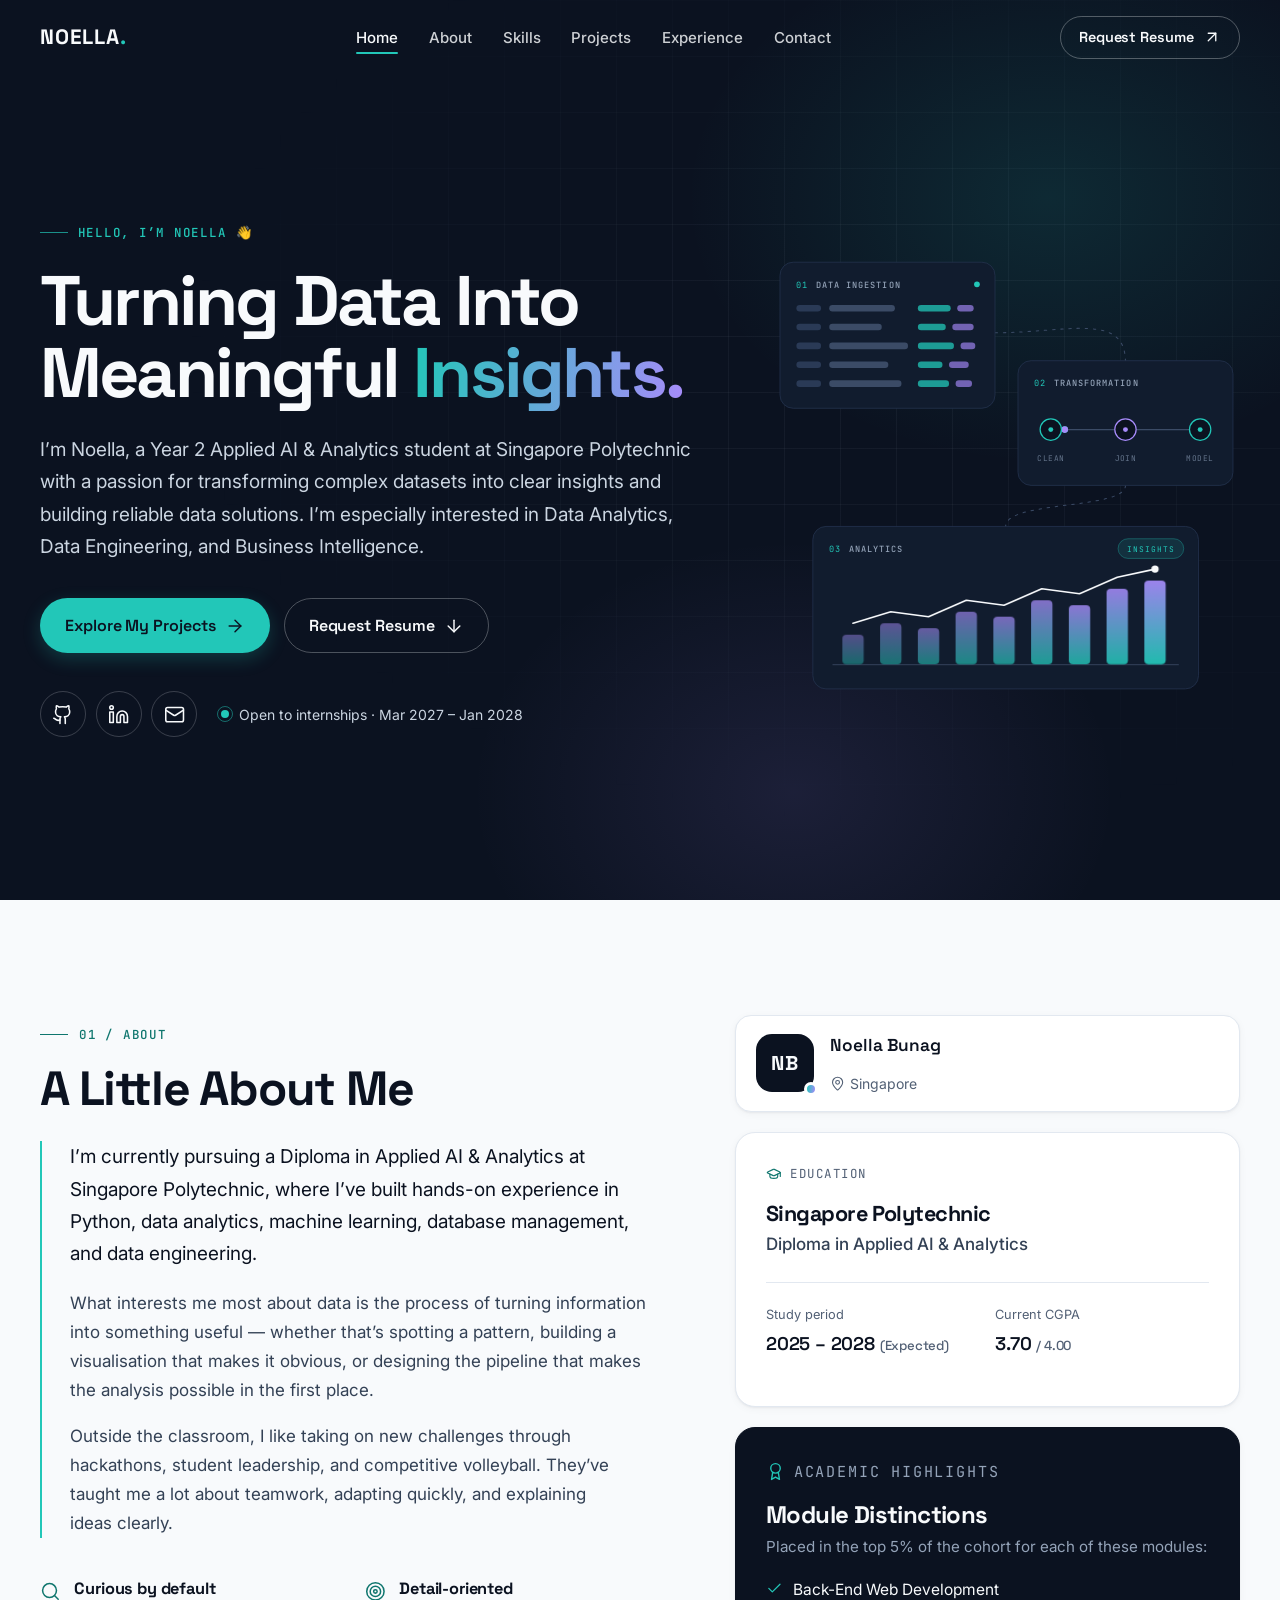
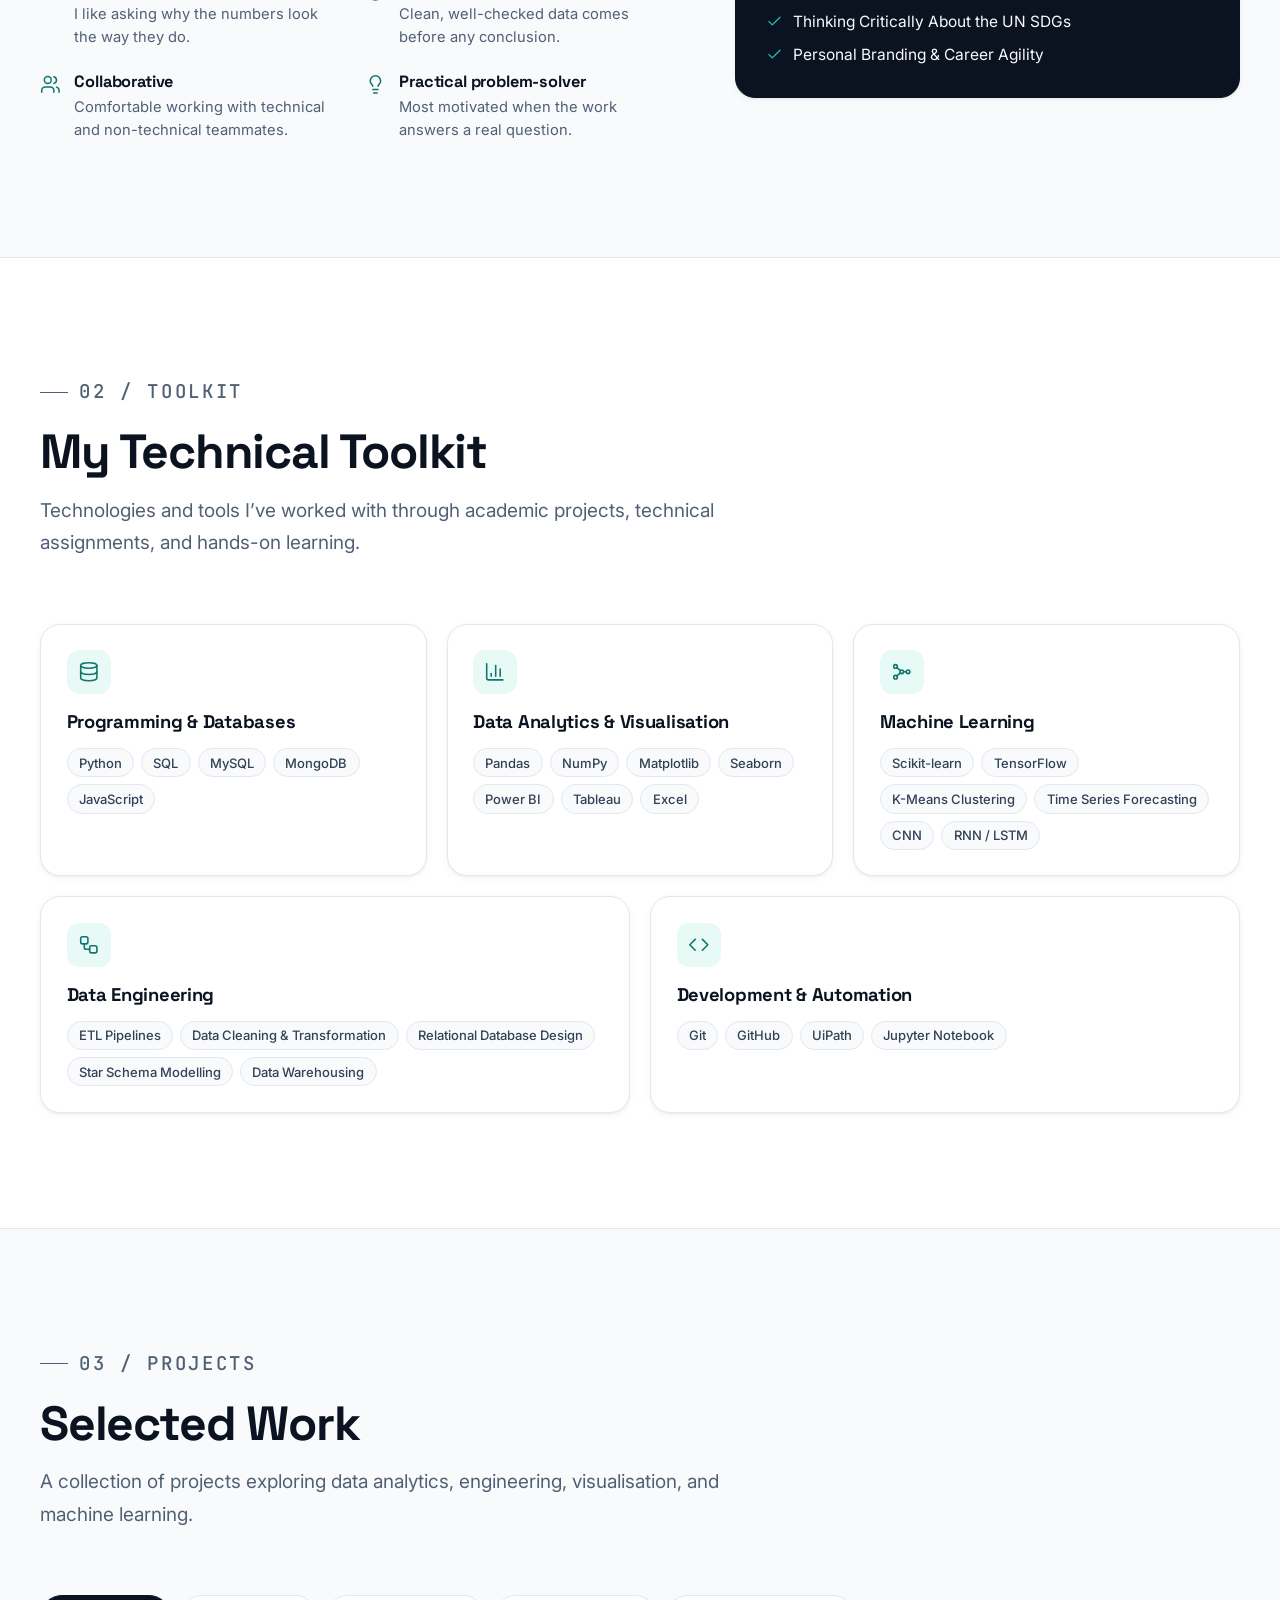
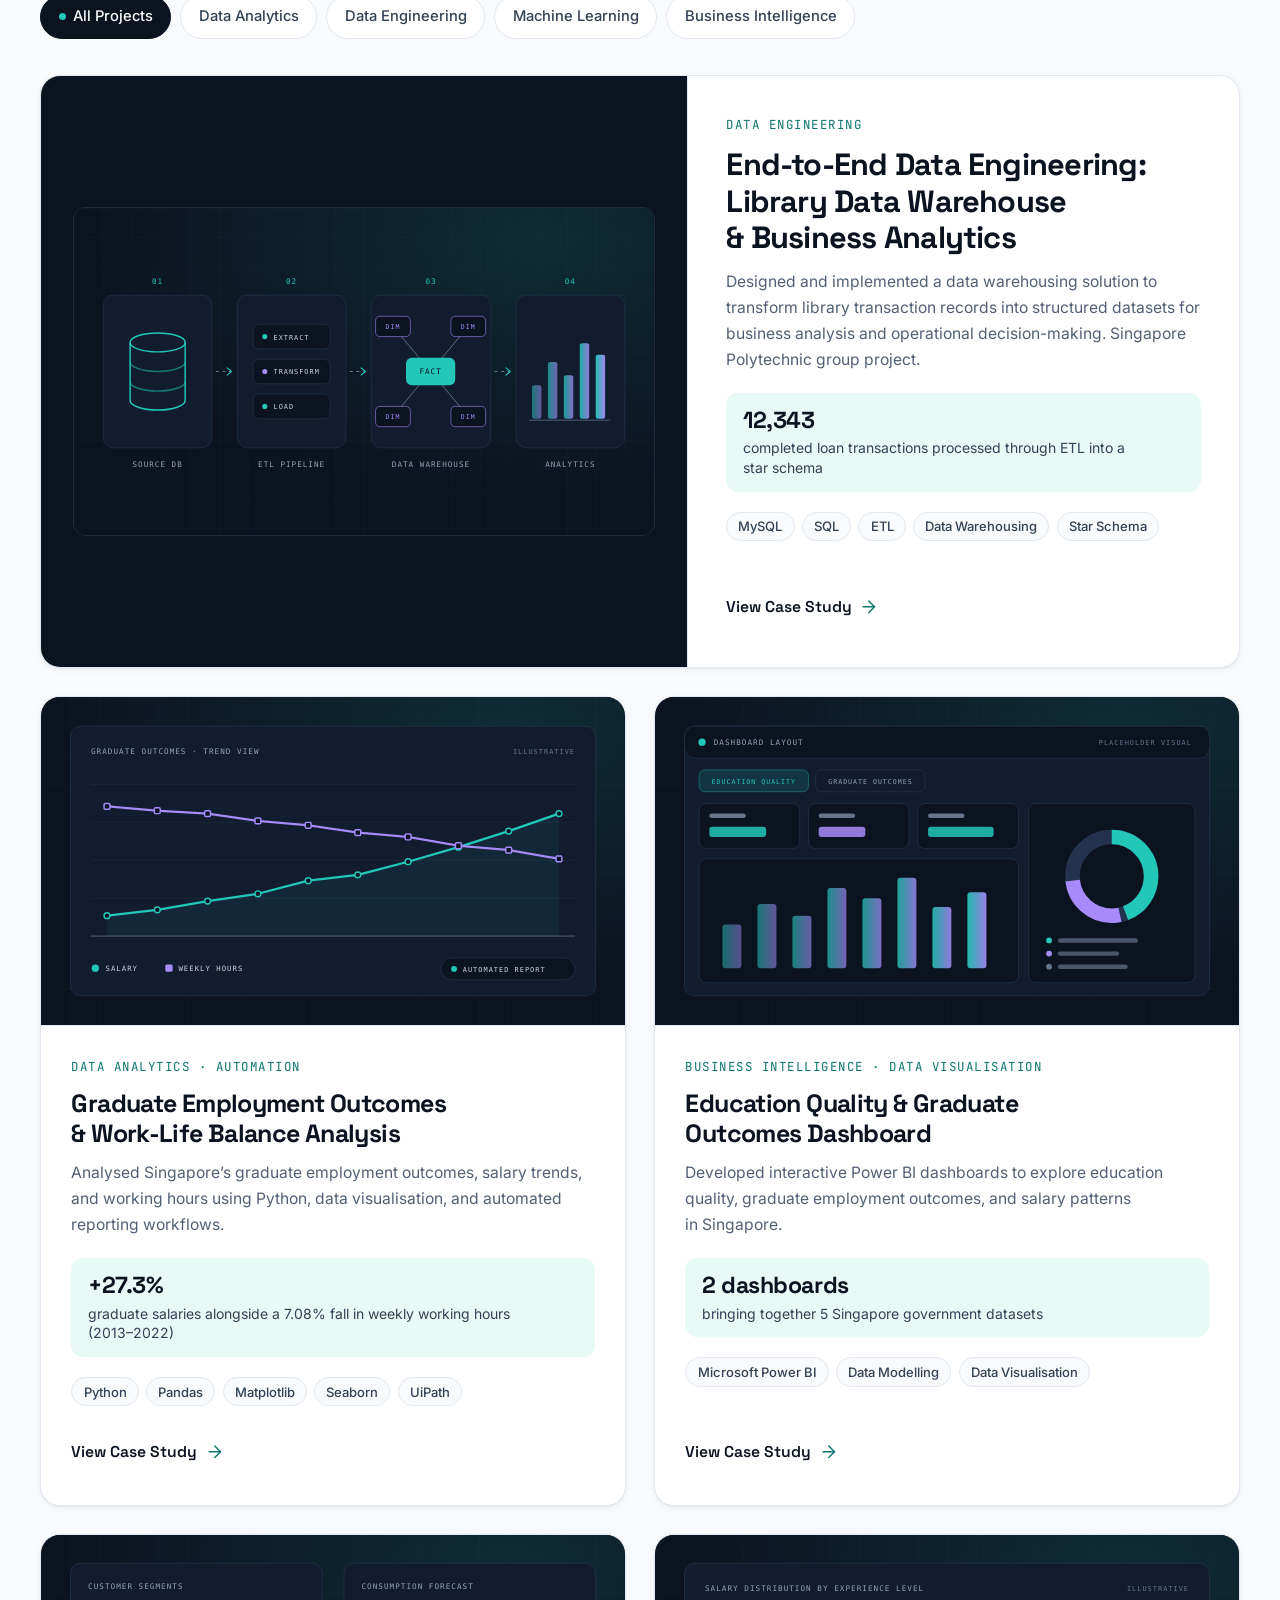
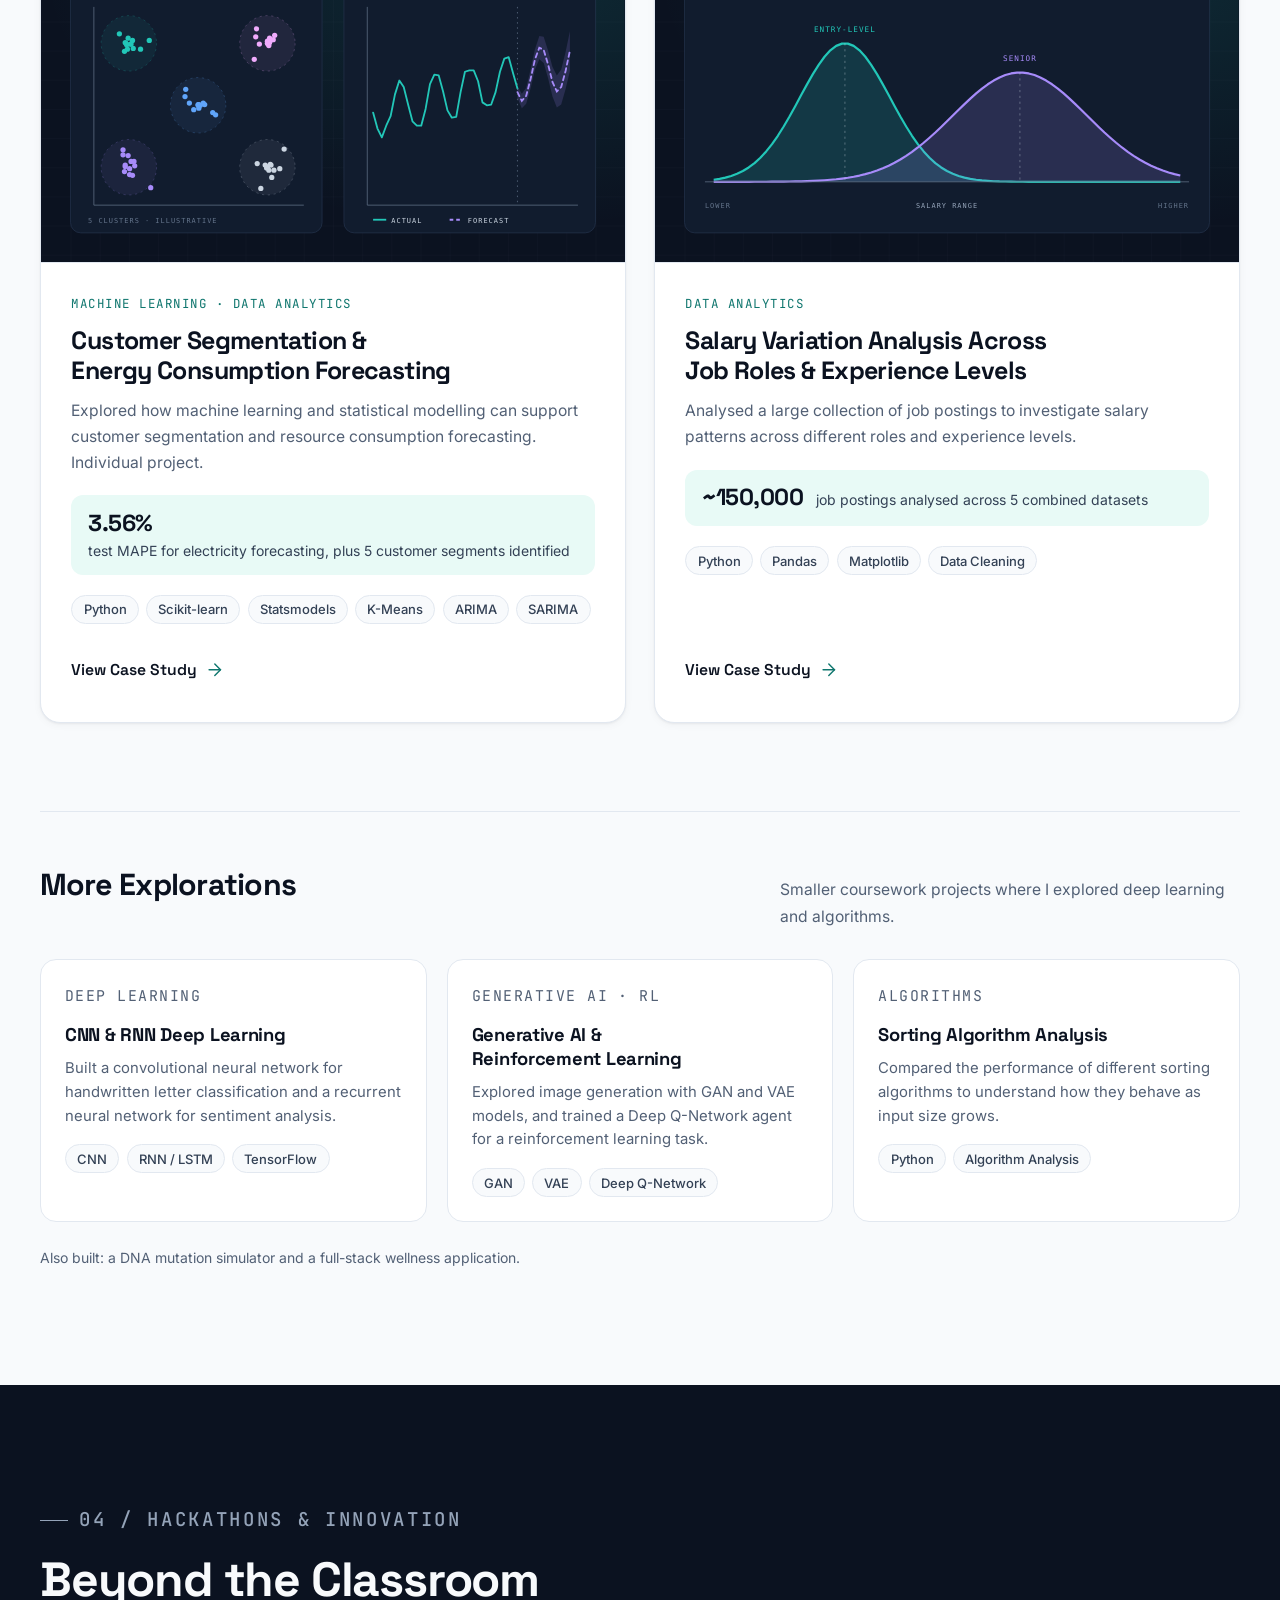
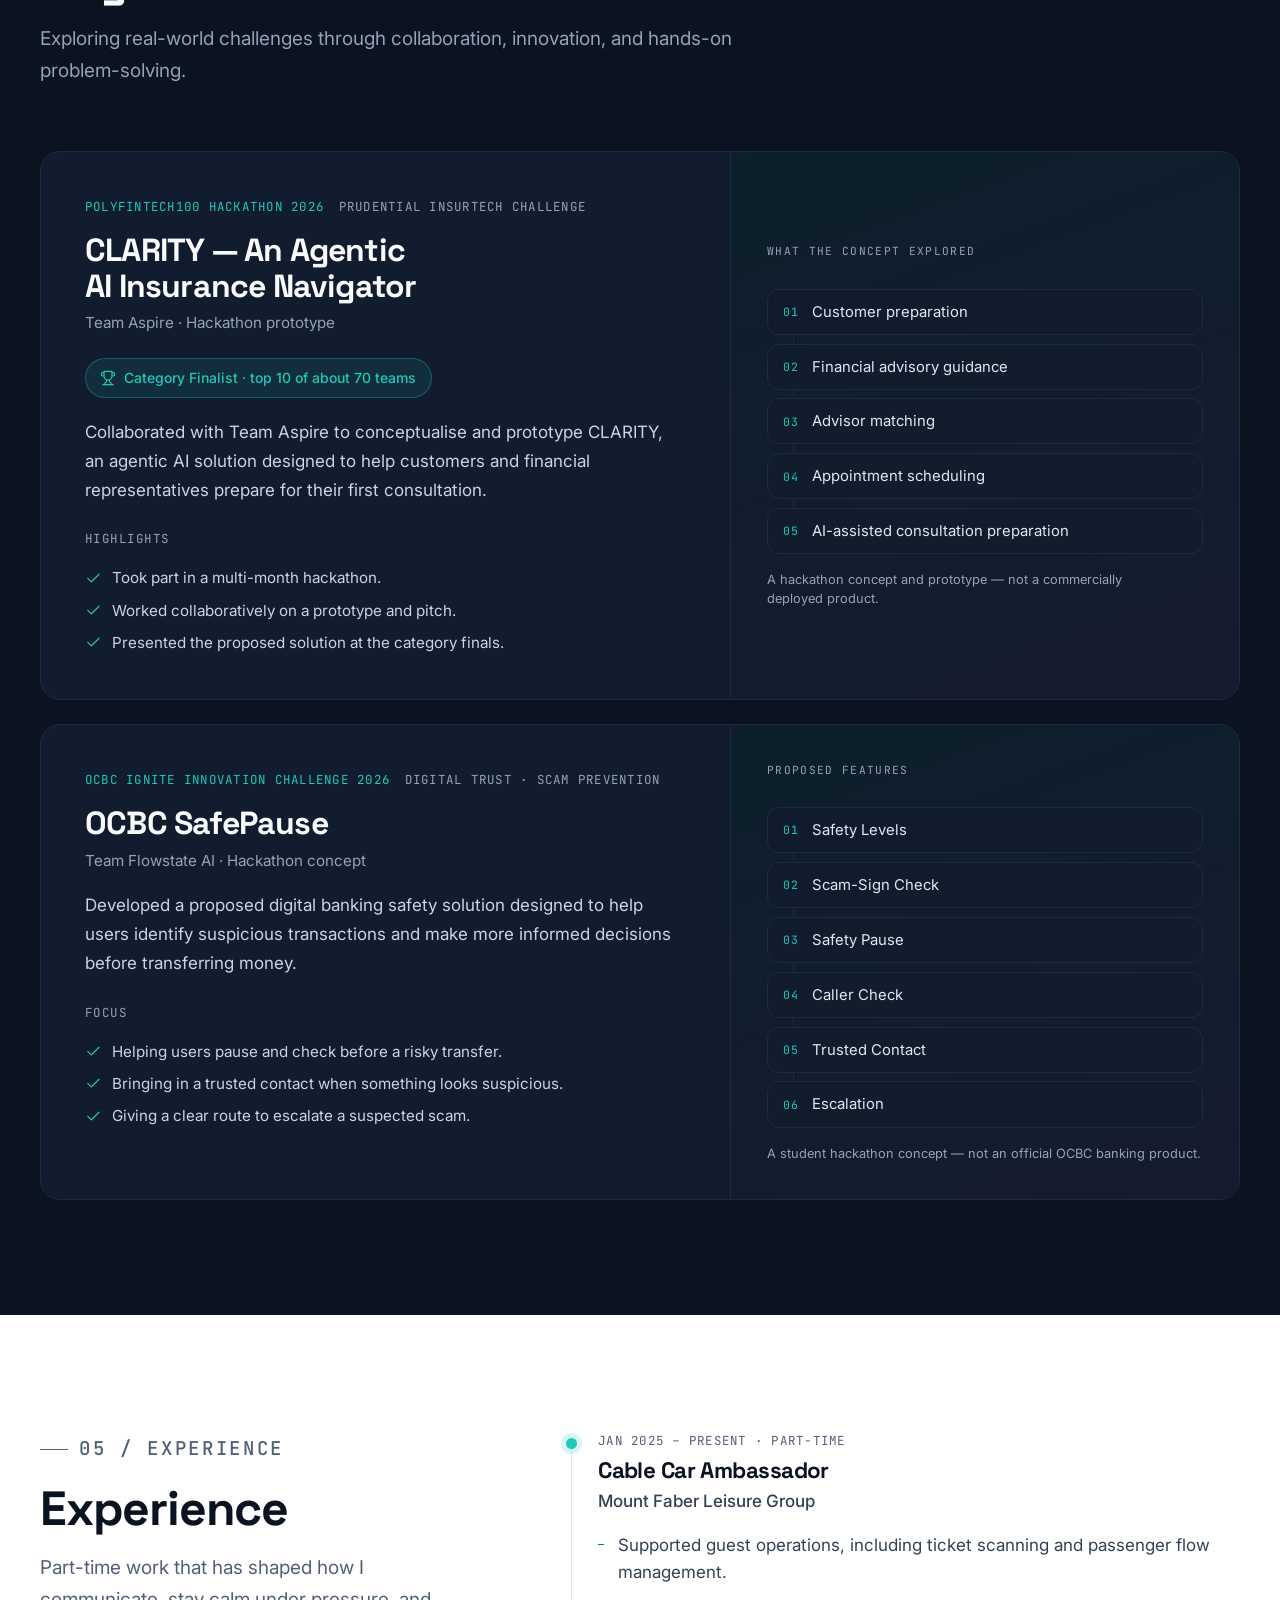
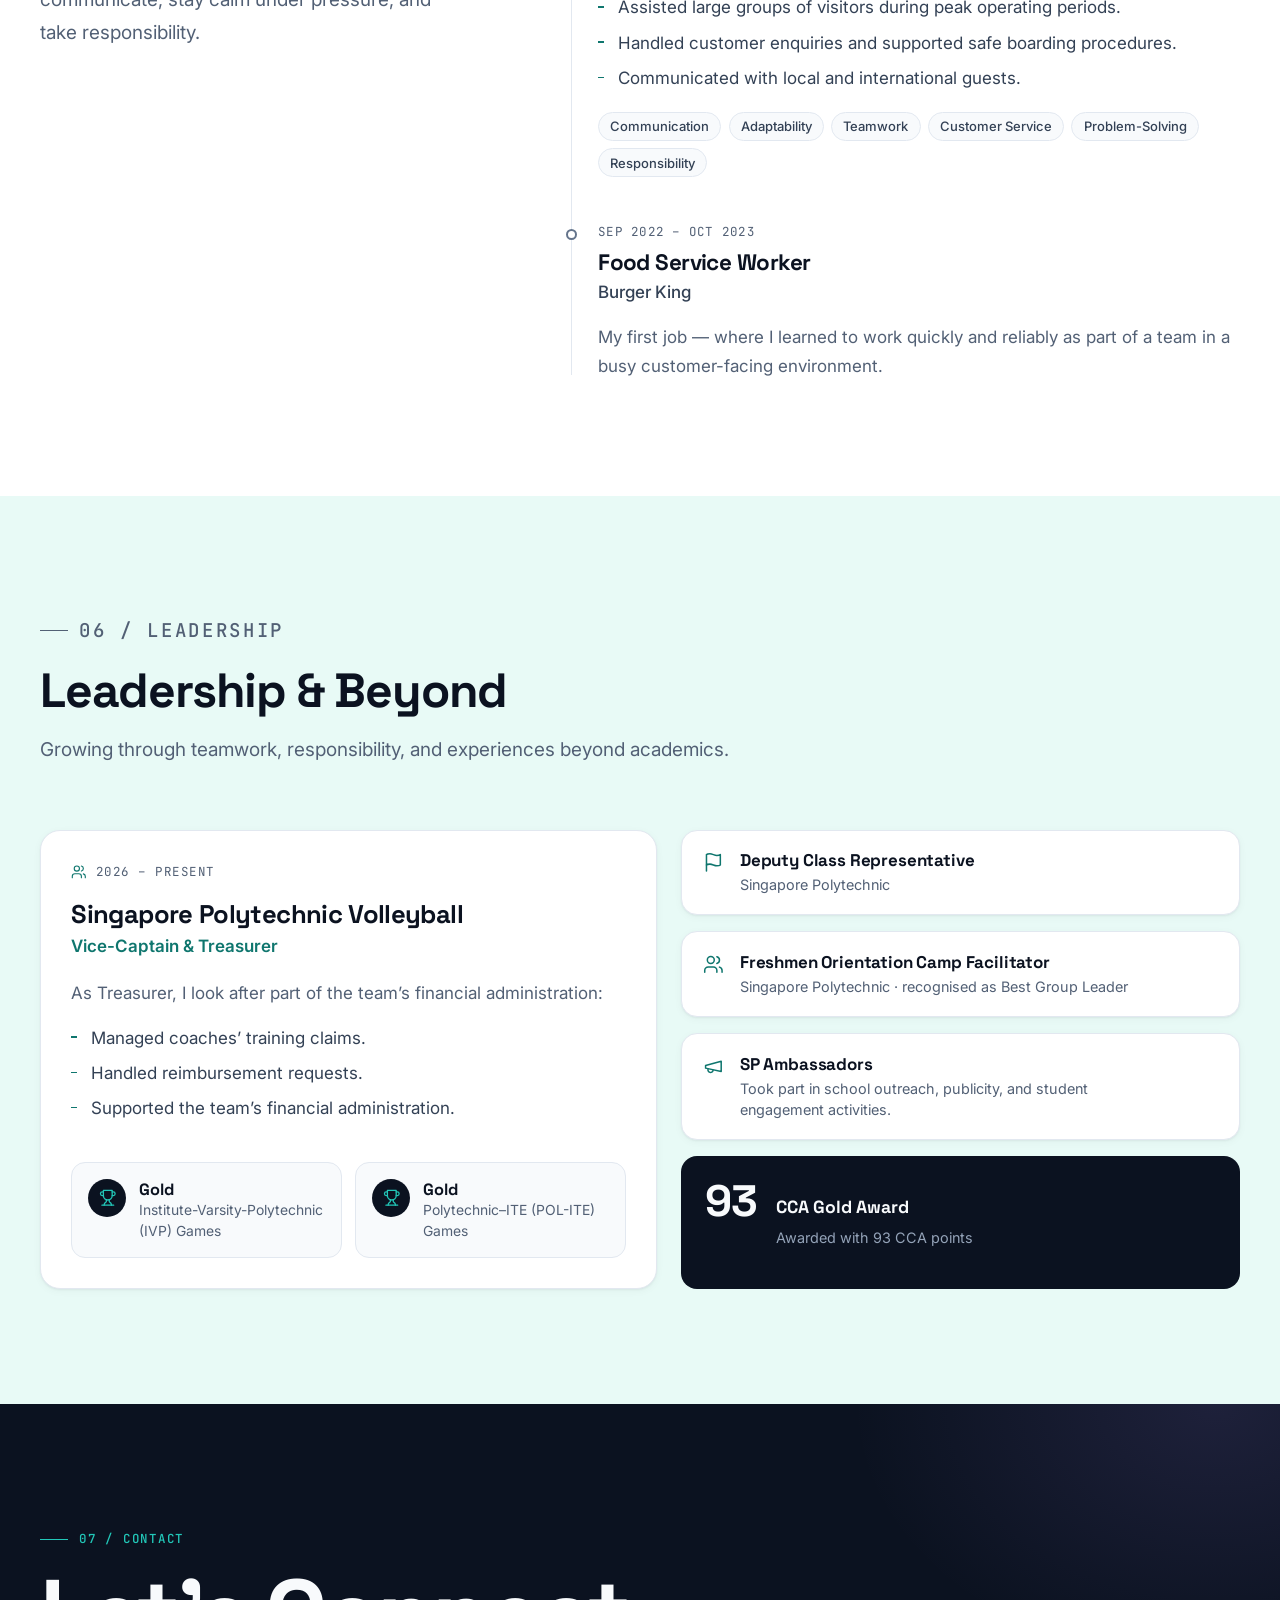
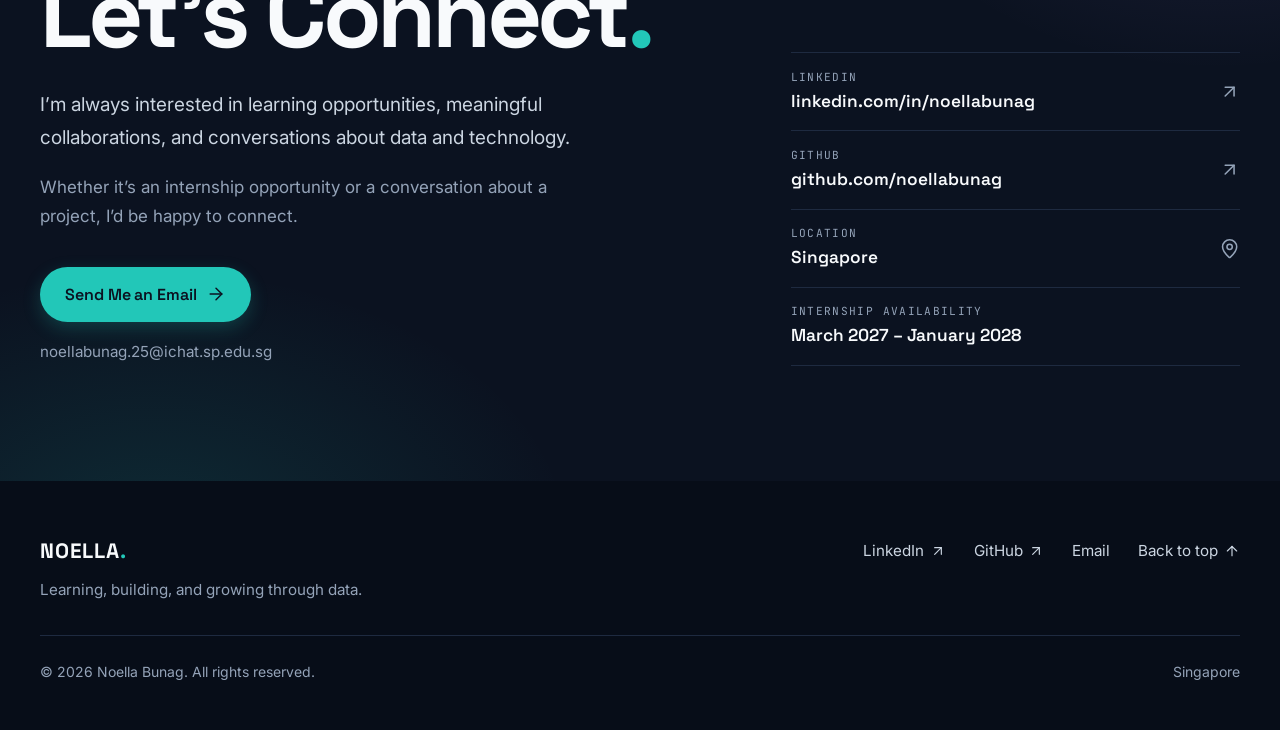
==== index.html @ 925e1ce2 "first commit" ====
<!DOCTYPE html>
<html lang="en-SG" data-root="">
<head>
  <meta charset="utf-8">
  <meta name="viewport" content="width=device-width, initial-scale=1">
  <title>Noella Bunag | Data Analytics &amp; Data Engineering Portfolio</title>
  <meta name="description" content="Explore Noella Bunag's portfolio featuring projects in data analytics, data engineering, machine learning, Power BI, SQL, and Python.">
  <meta name="author" content="Noella Bunag">
  <meta name="theme-color" content="#0B1220">
  <link rel="canonical" href="https://noellabunag.github.io/">

  <!-- Open Graph / social sharing preview -->
  <meta property="og:type" content="website">
  <meta property="og:site_name" content="Noella Bunag — Portfolio">
  <meta property="og:title" content="Noella Bunag | Data Analytics &amp; Data Engineering Portfolio">
  <meta property="og:description" content="Explore Noella Bunag's portfolio featuring projects in data analytics, data engineering, machine learning, Power BI, SQL, and Python.">
  <meta property="og:url" content="https://noellabunag.github.io/">
  <meta property="og:image" content="https://noellabunag.github.io/assets/images/og-image.png">
  <meta property="og:image:width" content="1200">
  <meta property="og:image:height" content="630">
  <meta name="twitter:card" content="summary_large_image">

  <link rel="icon" href="assets/icons/favicon.svg" type="image/svg+xml">
  <link rel="apple-touch-icon" href="assets/icons/apple-touch-icon.png">

  <!-- Fonts: Space Grotesk (headings), Inter (body), JetBrains Mono (small labels) -->
  <link rel="preconnect" href="https://fonts.googleapis.com">
  <link rel="preconnect" href="https://fonts.gstatic.com" crossorigin>
  <link href="https://fonts.googleapis.com/css2?family=Inter:wght@400;500;600&family=JetBrains+Mono:wght@500&family=Space+Grotesk:wght@500;600;700&display=swap" rel="stylesheet">

  <link rel="stylesheet" href="css/styles.css">
  <!-- Marks that JavaScript is available, so scroll-reveal can safely hide content first -->
  <script>document.documentElement.classList.add('js');</script>
</head>
<body id="top">
  <script type="application/ld+json">
  {"@context":"https://schema.org","@type":"Person","name":"Noella Bunag","url":"https://noellabunag.github.io/","jobTitle":"Applied AI & Analytics student","affiliation":{"@type":"CollegeOrUniversity","name":"Singapore Polytechnic"},"address":{"@type":"PostalAddress","addressCountry":"SG"},"sameAs":["https://www.linkedin.com/in/noellabunag","https://github.com/noellabunag"]}
  </script>

  <a class="skip-link" href="#main">Skip to main content</a>

  <!-- ===== NAVIGATION ===== -->
  <header class="nav on-dark">
    <div class="container nav__inner">
      <a class="logo" href="index.html" aria-label="Noella Bunag — home">NOELLA<span>.</span></a>
      <nav aria-label="Primary">
        <ul class="nav__links">
        <li><a class="nav__link" href="#home" data-nav-link="home">Home</a></li>
        <li><a class="nav__link" href="#about" data-nav-link="about">About</a></li>
        <li><a class="nav__link" href="#skills" data-nav-link="skills">Skills</a></li>
        <li><a class="nav__link" href="#projects" data-nav-link="projects">Projects</a></li>
        <li><a class="nav__link" href="#experience" data-nav-link="experience">Experience</a></li>
        <li><a class="nav__link" href="#contact" data-nav-link="contact">Contact</a></li>
        </ul>
      </nav>
      <div class="nav__right">
        <a class="btn btn--sm nav__resume" data-resume="view" href="mailto:noellabunag.25@ichat.sp.edu.sg?subject=Resume%20request%20%E2%80%94%20Noella%20Bunag"><span data-resume-label>Request Resume</span><svg class="icon icon--move-xy" viewBox="0 0 24 24" aria-hidden="true" focusable="false"><path d="M7 7h10v10"/><path d="M7 17 17 7"/></svg></a>
        <button class="nav__toggle" type="button" aria-label="Open menu" aria-expanded="false" aria-controls="mobile-menu">
          <span class="nav__toggle-box" aria-hidden="true"><span></span><span></span><span></span></span>
        </button>
      </div>
    </div>
  </header>

  <!-- Mobile menu (opened by the hamburger button) -->
  <div class="mobile-menu" id="mobile-menu" aria-label="Mobile navigation" role="dialog">
    <ul class="mobile-menu__links">
      <li><a href="#home" data-nav-link="home">Home<svg class="icon" viewBox="0 0 24 24" aria-hidden="true" focusable="false"><path d="M5 12h14"/><path d="m12 5 7 7-7 7"/></svg></a></li>
      <li><a href="#about" data-nav-link="about">About<svg class="icon" viewBox="0 0 24 24" aria-hidden="true" focusable="false"><path d="M5 12h14"/><path d="m12 5 7 7-7 7"/></svg></a></li>
      <li><a href="#skills" data-nav-link="skills">Skills<svg class="icon" viewBox="0 0 24 24" aria-hidden="true" focusable="false"><path d="M5 12h14"/><path d="m12 5 7 7-7 7"/></svg></a></li>
      <li><a href="#projects" data-nav-link="projects">Projects<svg class="icon" viewBox="0 0 24 24" aria-hidden="true" focusable="false"><path d="M5 12h14"/><path d="m12 5 7 7-7 7"/></svg></a></li>
      <li><a href="#experience" data-nav-link="experience">Experience<svg class="icon" viewBox="0 0 24 24" aria-hidden="true" focusable="false"><path d="M5 12h14"/><path d="m12 5 7 7-7 7"/></svg></a></li>
      <li><a href="#contact" data-nav-link="contact">Contact<svg class="icon" viewBox="0 0 24 24" aria-hidden="true" focusable="false"><path d="M5 12h14"/><path d="m12 5 7 7-7 7"/></svg></a></li>
    </ul>
    <div class="mobile-menu__footer">
      <a class="btn btn--outline" data-resume="view" href="mailto:noellabunag.25@ichat.sp.edu.sg?subject=Resume%20request%20%E2%80%94%20Noella%20Bunag"><span data-resume-label>Request Resume</span><svg class="icon icon--move-xy" viewBox="0 0 24 24" aria-hidden="true" focusable="false"><path d="M7 7h10v10"/><path d="M7 17 17 7"/></svg></a>
      <div class="social-links">
        <a class="social-link" href="https://github.com/noellabunag" target="_blank" rel="noopener" aria-label="GitHub profile (opens in a new tab)"><svg class="icon" viewBox="0 0 24 24" aria-hidden="true" focusable="false"><path d="M15 22v-4a4.8 4.8 0 0 0-1-3.5c3 0 6-2 6-5.5.08-1.25-.27-2.48-1-3.5.28-1.15.28-2.35 0-3.5 0 0-1 0-3 1.5-2.64-.5-5.36-.5-8 0C6 2 5 2 5 2c-.3 1.15-.3 2.35 0 3.5A5.403 5.403 0 0 0 4 9c0 3.5 3 5.5 6 5.5-.39.49-.68 1.05-.85 1.65-.17.6-.22 1.23-.15 1.85v4"/><path d="M9 18c-4.51 2-5-2-7-2"/></svg></a>
        <a class="social-link" href="https://www.linkedin.com/in/noellabunag" target="_blank" rel="noopener" aria-label="LinkedIn profile (opens in a new tab)"><svg class="icon" viewBox="0 0 24 24" aria-hidden="true" focusable="false"><path d="M16 8a6 6 0 0 1 6 6v7h-4v-7a2 2 0 0 0-2-2 2 2 0 0 0-2 2v7h-4v-7a6 6 0 0 1 6-6z"/><rect width="4" height="12" x="2" y="9"/><circle cx="4" cy="4" r="2"/></svg></a>
        <a class="social-link" href="mailto:noellabunag.25@ichat.sp.edu.sg" aria-label="Email Noella"><svg class="icon" viewBox="0 0 24 24" aria-hidden="true" focusable="false"><rect width="20" height="16" x="2" y="4" rx="2"/><path d="m22 7-8.97 5.7a1.94 1.94 0 0 1-2.06 0L2 7"/></svg></a>
      </div>
    </div>
  </div>

  <main id="main">

    <!-- ===== HERO ===== -->
    <section class="hero on-dark" id="home" data-nav="home" aria-labelledby="hero-title">
      <div class="hero__bg" aria-hidden="true"></div>
      <div class="container hero__grid">
        <div class="hero__content">
          <p class="hero__label hero-in hero-in--fade" style="--i:0">HELLO, I&rsquo;M NOELLA <span aria-hidden="true">👋</span></p>
          <h1 class="hero__title hero-in" id="hero-title" style="--i:1">
            <span>Turning Data Into</span>
            <span>Meaningful <em class="gradient-text" style="font-style:normal">Insights.</em></span>
          </h1>
          <!-- EDIT: hero introduction -->
          <p class="hero__desc hero-in hero-in--fade" style="--i:2">I&rsquo;m Noella, a Year 2 Applied AI &amp; Analytics student at Singapore Polytechnic with a passion for transforming complex datasets into clear insights and building reliable data solutions. I&rsquo;m especially interested in Data Analytics, Data Engineering, and Business Intelligence.</p>
          <div class="hero__actions hero-in" style="--i:3">
            <a class="btn btn--primary" href="#projects">Explore My Projects<svg class="icon icon--move-x" viewBox="0 0 24 24" aria-hidden="true" focusable="false"><path d="M5 12h14"/><path d="m12 5 7 7-7 7"/></svg></a>
            <a class="btn btn--ghost-dark" data-resume="download" href="mailto:noellabunag.25@ichat.sp.edu.sg?subject=Resume%20request%20%E2%80%94%20Noella%20Bunag"><span data-resume-label>Request Resume</span><svg class="icon icon--move-y" viewBox="0 0 24 24" aria-hidden="true" focusable="false"><path d="M12 5v14"/><path d="m19 12-7 7-7-7"/></svg></a>
          </div>
          <div class="hero__meta hero-in hero-in--fade" style="--i:4">
            <div class="social-links">
              <a class="social-link" href="https://github.com/noellabunag" target="_blank" rel="noopener" aria-label="GitHub profile (opens in a new tab)"><svg class="icon" viewBox="0 0 24 24" aria-hidden="true" focusable="false"><path d="M15 22v-4a4.8 4.8 0 0 0-1-3.5c3 0 6-2 6-5.5.08-1.25-.27-2.48-1-3.5.28-1.15.28-2.35 0-3.5 0 0-1 0-3 1.5-2.64-.5-5.36-.5-8 0C6 2 5 2 5 2c-.3 1.15-.3 2.35 0 3.5A5.403 5.403 0 0 0 4 9c0 3.5 3 5.5 6 5.5-.39.49-.68 1.05-.85 1.65-.17.6-.22 1.23-.15 1.85v4"/><path d="M9 18c-4.51 2-5-2-7-2"/></svg></a>
              <a class="social-link" href="https://www.linkedin.com/in/noellabunag" target="_blank" rel="noopener" aria-label="LinkedIn profile (opens in a new tab)"><svg class="icon" viewBox="0 0 24 24" aria-hidden="true" focusable="false"><path d="M16 8a6 6 0 0 1 6 6v7h-4v-7a2 2 0 0 0-2-2 2 2 0 0 0-2 2v7h-4v-7a6 6 0 0 1 6-6z"/><rect width="4" height="12" x="2" y="9"/><circle cx="4" cy="4" r="2"/></svg></a>
              <a class="social-link" href="mailto:noellabunag.25@ichat.sp.edu.sg" aria-label="Email Noella"><svg class="icon" viewBox="0 0 24 24" aria-hidden="true" focusable="false"><rect width="20" height="16" x="2" y="4" rx="2"/><path d="m22 7-8.97 5.7a1.94 1.94 0 0 1-2.06 0L2 7"/></svg></a>
            </div>
            <!-- EDIT: internship availability (also appears in the Contact section) -->
            <p class="availability"><span class="availability__dot" aria-hidden="true"></span>Open to internships &middot; Mar 2027 &ndash; Jan 2028</p>
          </div>
        </div>
        <div class="hero__visual hero-in hero-in--visual">
          <svg class="dataviz" viewBox="0 0 560 540" role="img" aria-labelledby="dv-title">
            <title id="dv-title">Decorative illustration of data moving from ingestion, through transformation, to analytics</title>
            <defs>
              <linearGradient id="dv-grad" x1="0" y1="1" x2="0" y2="0"><stop offset="0" stop-color="#22C7B8"/><stop offset="1" stop-color="#A78BFA"/></linearGradient>
              <linearGradient id="dv-grad-h" x1="0" x2="1"><stop offset="0" stop-color="#22C7B8"/><stop offset="1" stop-color="#A78BFA"/></linearGradient>
            </defs>
            <!-- connectors -->
            <path class="dv-connector" d="M262 96 C 350 96, 421 70, 421 132"/>
            <path class="dv-connector" d="M421 282 C 421 312, 275 300, 275 332"/>
            <!-- 01 ingestion -->
            <g transform="translate(0 10)"><g class="dv-float">
              <rect class="dv-card" width="262" height="178" rx="16"/>
              <text class="dv-num" x="20" y="31">01</text><text class="dv-label" x="44" y="31">DATA INGESTION</text>
              <circle cx="240" cy="27" r="3.5" fill="#22C7B8"/>
              <g class="dv-row"><rect x="20" y="52" width="30" height="8" rx="4" fill="#2A3A56"/><rect x="60" y="52" width="80" height="8" rx="4" fill="#3B4B66"/><rect x="168" y="52" width="40" height="8" rx="4" fill="#22C7B8" fill-opacity=".75"/><rect x="216" y="52" width="20" height="8" rx="4" fill="#A78BFA" fill-opacity=".65"/></g><g class="dv-row"><rect x="20" y="75" width="30" height="8" rx="4" fill="#2A3A56"/><rect x="60" y="75" width="64" height="8" rx="4" fill="#3B4B66"/><rect x="168" y="75" width="34" height="8" rx="4" fill="#22C7B8" fill-opacity=".75"/><rect x="210" y="75" width="26" height="8" rx="4" fill="#A78BFA" fill-opacity=".65"/></g><g class="dv-row"><rect x="20" y="98" width="30" height="8" rx="4" fill="#2A3A56"/><rect x="60" y="98" width="96" height="8" rx="4" fill="#3B4B66"/><rect x="168" y="98" width="44" height="8" rx="4" fill="#22C7B8" fill-opacity=".75"/><rect x="220" y="98" width="18" height="8" rx="4" fill="#A78BFA" fill-opacity=".65"/></g><g class="dv-row"><rect x="20" y="121" width="30" height="8" rx="4" fill="#2A3A56"/><rect x="60" y="121" width="72" height="8" rx="4" fill="#3B4B66"/><rect x="168" y="121" width="30" height="8" rx="4" fill="#22C7B8" fill-opacity=".75"/><rect x="206" y="121" width="24" height="8" rx="4" fill="#A78BFA" fill-opacity=".65"/></g><g class="dv-row"><rect x="20" y="144" width="30" height="8" rx="4" fill="#2A3A56"/><rect x="60" y="144" width="88" height="8" rx="4" fill="#3B4B66"/><rect x="168" y="144" width="38" height="8" rx="4" fill="#22C7B8" fill-opacity=".75"/><rect x="214" y="144" width="20" height="8" rx="4" fill="#A78BFA" fill-opacity=".65"/></g>
            </g></g>
            <!-- 02 transformation -->
            <g transform="translate(290 130)"><g class="dv-float dv-float--2">
              <rect class="dv-card" width="262" height="152" rx="16"/>
              <text class="dv-num" x="20" y="31">02</text><text class="dv-label" x="44" y="31">TRANSFORMATION</text>
              <path d="M40 84H222" stroke="#3B4B66" stroke-width="1.5"/>
              <circle class="dv-packet" cx="57" cy="84" r="4" fill="#22C7B8"/>
              <circle class="dv-packet dv-packet--2" cx="57" cy="84" r="4" fill="#A78BFA"/>
              <circle cx="40" cy="84" r="13" fill="#0B1220" stroke="#22C7B8" stroke-width="1.5"/>
              <circle cx="131" cy="84" r="13" fill="#0B1220" stroke="#A78BFA" stroke-width="1.5"/>
              <circle cx="222" cy="84" r="13" fill="#0B1220" stroke="#22C7B8" stroke-width="1.5"/>
              <circle cx="40" cy="84" r="3" fill="#22C7B8"/><circle cx="131" cy="84" r="3" fill="#A78BFA"/><circle cx="222" cy="84" r="3" fill="#22C7B8"/>
              <text class="dv-muted" x="40" y="122" text-anchor="middle">CLEAN</text><text class="dv-muted" x="131" y="122" text-anchor="middle">JOIN</text><text class="dv-muted" x="222" y="122" text-anchor="middle">MODEL</text>
            </g></g>
            <!-- 03 analytics -->
            <g transform="translate(40 332)"><g class="dv-float dv-float--3">
              <rect class="dv-card" width="470" height="198" rx="16"/>
              <text class="dv-num" x="20" y="31">03</text><text class="dv-label" x="44" y="31">ANALYTICS</text>
              <rect x="372" y="15" width="80" height="24" rx="12" fill="#22C7B8" fill-opacity=".12" stroke="#22C7B8" stroke-opacity=".4"/>
              <text x="412" y="31" text-anchor="middle" font-size="9.5" letter-spacing="1.2" fill="#22C7B8">INSIGHTS</text>
              <path d="M24 168.5H446" stroke="#3B4B66"/>
              <rect class="dv-bar" style="animation-delay:700ms" x="36" y="132" width="26" height="36" rx="5" fill="url(#dv-grad)" fill-opacity="0.45"/><rect class="dv-bar" style="animation-delay:790ms" x="82" y="118" width="26" height="50" rx="5" fill="url(#dv-grad)" fill-opacity="0.51"/><rect class="dv-bar" style="animation-delay:880ms" x="128" y="124" width="26" height="44" rx="5" fill="url(#dv-grad)" fill-opacity="0.57"/><rect class="dv-bar" style="animation-delay:970ms" x="174" y="104" width="26" height="64" rx="5" fill="url(#dv-grad)" fill-opacity="0.63"/><rect class="dv-bar" style="animation-delay:1060ms" x="220" y="110" width="26" height="58" rx="5" fill="url(#dv-grad)" fill-opacity="0.69"/><rect class="dv-bar" style="animation-delay:1150ms" x="266" y="90" width="26" height="78" rx="5" fill="url(#dv-grad)" fill-opacity="0.75"/><rect class="dv-bar" style="animation-delay:1240ms" x="312" y="96" width="26" height="72" rx="5" fill="url(#dv-grad)" fill-opacity="0.81"/><rect class="dv-bar" style="animation-delay:1330ms" x="358" y="76" width="26" height="92" rx="5" fill="url(#dv-grad)" fill-opacity="0.87"/><rect class="dv-bar" style="animation-delay:1420ms" x="404" y="66" width="26" height="102" rx="5" fill="url(#dv-grad)" fill-opacity="0.93"/>
              <path class="dv-line" d="M49 118 L95 104 L141 110 L187 90 L233 96 L279 76 L325 82 L371 62 L417 52" fill="none" stroke="#F8FAFC" stroke-width="2" stroke-linecap="round" stroke-linejoin="round"/>
              <circle class="dv-point" cx="417" cy="52" r="4.5" fill="#F8FAFC"/>
            </g></g>
          </svg>
        </div>
      </div>
    </section>

    <!-- ===== ABOUT ===== -->
    <section class="section section--off" id="about" data-nav="about" aria-labelledby="about-title">
      <div class="container about__grid">
        <div class="about__intro">
          <p class="eyebrow" data-reveal>01 / ABOUT</p>
          <h2 id="about-title" data-reveal>A Little About Me</h2>
          <!-- EDIT: About Me text -->
          <div class="about__text" data-reveal>
            <p>I&rsquo;m currently pursuing a Diploma in Applied AI &amp; Analytics at Singapore Polytechnic, where I&rsquo;ve built hands-on experience in Python, data analytics, machine learning, database management, and data engineering.</p>
            <p>What interests me most about data is the process of turning information into something useful &mdash; whether that&rsquo;s spotting a pattern, building a visualisation that makes it obvious, or designing the pipeline that makes the analysis possible in the first place.</p>
            <p>Outside the classroom, I like taking on new challenges through hackathons, student leadership, and competitive volleyball. They&rsquo;ve taught me a lot about teamwork, adapting quickly, and explaining ideas clearly.</p>
          </div>
          <ul class="values" data-reveal-group>
            <li class="value" data-reveal><svg class="icon" viewBox="0 0 24 24" aria-hidden="true" focusable="false"><circle cx="11" cy="11" r="8"/><path d="m21 21-4.3-4.3"/></svg><h3>Curious by default</h3><p>I like asking why the numbers look the way they do.</p></li>
            <li class="value" data-reveal><svg class="icon" viewBox="0 0 24 24" aria-hidden="true" focusable="false"><circle cx="12" cy="12" r="10"/><circle cx="12" cy="12" r="6"/><circle cx="12" cy="12" r="2"/></svg><h3>Detail-oriented</h3><p>Clean, well-checked data comes before any conclusion.</p></li>
            <li class="value" data-reveal><svg class="icon" viewBox="0 0 24 24" aria-hidden="true" focusable="false"><path d="M16 21v-2a4 4 0 0 0-4-4H6a4 4 0 0 0-4 4v2"/><circle cx="9" cy="7" r="4"/><path d="M22 21v-2a4 4 0 0 0-3-3.87"/><path d="M16 3.13a4 4 0 0 1 0 7.75"/></svg><h3>Collaborative</h3><p>Comfortable working with technical and non-technical teammates.</p></li>
            <li class="value" data-reveal><svg class="icon" viewBox="0 0 24 24" aria-hidden="true" focusable="false"><path d="M15 14c.2-1 .7-1.7 1.5-2.5 1-.9 1.5-2.2 1.5-3.5A6 6 0 0 0 6 8c0 1 .2 2.2 1.5 3.5.7.7 1.3 1.5 1.5 2.5"/><path d="M9 18h6"/><path d="M10 22h4"/></svg><h3>Practical problem-solver</h3><p>Most motivated when the work answers a real question.</p></li>
          </ul>
        </div>

        <div class="about__aside" data-reveal-group>
          <!-- Optional: to use a profile photo instead of the "NB" monogram, see README > "Adding a profile photo" -->
          <div class="id-card" data-reveal>
            <div class="monogram" aria-hidden="true">NB</div>
            <div>
              <p class="id-card__name">Noella Bunag</p>
              <p class="id-card__meta"><svg class="icon" viewBox="0 0 24 24" aria-hidden="true" focusable="false"><path d="M20 10c0 4.993-5.539 10.193-7.399 11.799a1 1 0 0 1-1.202 0C9.539 20.193 4 14.993 4 10a8 8 0 0 1 16 0"/><circle cx="12" cy="10" r="3"/></svg>Singapore</p>
            </div>
          </div>

          <!-- EDIT: education details and CGPA -->
          <article class="card edu-card" data-reveal>
            <p class="card__label"><svg class="icon" viewBox="0 0 24 24" aria-hidden="true" focusable="false"><path d="M21.42 10.922a1 1 0 0 0-.019-1.838L12.83 5.18a2 2 0 0 0-1.66 0L2.6 9.08a1 1 0 0 0 0 1.832l8.57 3.908a2 2 0 0 0 1.66 0z"/><path d="M22 10v6"/><path d="M6 12.5V16a6 3 0 0 0 12 0v-3.5"/></svg>EDUCATION</p>
            <h3>Singapore Polytechnic</h3>
            <p class="edu-card__course">Diploma in Applied AI &amp; Analytics</p>
            <dl class="edu-card__facts">
              <div class="fact"><dt>Study period</dt><dd>2025 &ndash; 2028 <small>(Expected)</small></dd></div>
              <div class="fact"><dt>Current CGPA</dt><dd>3.70 <small>/ 4.00</small></dd></div>
            </dl>
          </article>

          <!-- EDIT: academic highlights. The Top 5% distinction applies to these modules only, not the overall CGPA. -->
          <article class="card highlight-card" data-reveal>
            <p class="card__label"><svg class="icon" viewBox="0 0 24 24" aria-hidden="true" focusable="false"><circle cx="12" cy="8" r="6"/><path d="M15.477 12.89 17 22l-5-3-5 3 1.523-9.11"/></svg>ACADEMIC HIGHLIGHTS</p>
            <h3>Module Distinctions</h3>
            <p>Placed in the top 5% of the cohort for each of these modules:</p>
            <ul class="check-list"><li><svg class="icon" viewBox="0 0 24 24" aria-hidden="true" focusable="false"><path d="M20 6 9 17l-5-5"/></svg><span>Back-End Web Development</span></li><li><svg class="icon" viewBox="0 0 24 24" aria-hidden="true" focusable="false"><path d="M20 6 9 17l-5-5"/></svg><span>Thinking Critically About the UN SDGs</span></li><li><svg class="icon" viewBox="0 0 24 24" aria-hidden="true" focusable="false"><path d="M20 6 9 17l-5-5"/></svg><span>Personal Branding &amp; Career Agility</span></li></ul>
          </article>
        </div>
      </div>
    </section>

    <!-- ===== SKILLS ===== -->
    <section class="section section--white section--bordered" id="skills" data-nav="skills" aria-labelledby="skills-title">
      <div class="container">
        <header class="section-head">
          <p class="eyebrow" data-reveal>02 / TOOLKIT</p>
          <h2 id="skills-title" data-reveal>My Technical Toolkit</h2>
          <p data-reveal>Technologies and tools I&rsquo;ve worked with through academic projects, technical assignments, and hands-on learning.</p>
        </header>
        <!-- EDIT: skills. Each <li class="tag"> is one skill — add, remove or reorder freely. -->
        <div class="skills__grid" data-reveal-group>
          <article class="skill-card" data-reveal>
            <div class="skill-card__icon"><svg class="icon" viewBox="0 0 24 24" aria-hidden="true" focusable="false"><ellipse cx="12" cy="5" rx="9" ry="3"/><path d="M3 5v14a9 3 0 0 0 18 0V5"/><path d="M3 12a9 3 0 0 0 18 0"/></svg></div>
            <h3>Programming &amp; Databases</h3>
            <ul class="tag-list"><li class="tag">Python</li><li class="tag">SQL</li><li class="tag">MySQL</li><li class="tag">MongoDB</li><li class="tag">JavaScript</li></ul>
          </article>
          <article class="skill-card" data-reveal>
            <div class="skill-card__icon"><svg class="icon" viewBox="0 0 24 24" aria-hidden="true" focusable="false"><path d="M3 3v16a2 2 0 0 0 2 2h16"/><path d="M18 17V9"/><path d="M13 17V5"/><path d="M8 17v-3"/></svg></div>
            <h3>Data Analytics &amp; Visualisation</h3>
            <ul class="tag-list"><li class="tag">Pandas</li><li class="tag">NumPy</li><li class="tag">Matplotlib</li><li class="tag">Seaborn</li><li class="tag">Power BI</li><li class="tag">Tableau</li><li class="tag">Excel</li></ul>
          </article>
          <article class="skill-card" data-reveal>
            <div class="skill-card__icon"><svg class="icon" viewBox="0 0 24 24" aria-hidden="true" focusable="false"><circle cx="5" cy="6" r="2"/><circle cx="5" cy="18" r="2"/><circle cx="12" cy="12" r="2"/><circle cx="19" cy="12" r="2"/><path d="m6.5 7.4 4 3.3"/><path d="m6.5 16.6 4-3.3"/><path d="M14 12h3"/></svg></div>
            <h3>Machine Learning</h3>
            <ul class="tag-list"><li class="tag">Scikit-learn</li><li class="tag">TensorFlow</li><li class="tag">K-Means Clustering</li><li class="tag">Time Series Forecasting</li><li class="tag">CNN</li><li class="tag">RNN / LSTM</li></ul>
          </article>
          <article class="skill-card" data-reveal>
            <div class="skill-card__icon"><svg class="icon" viewBox="0 0 24 24" aria-hidden="true" focusable="false"><rect width="8" height="8" x="3" y="3" rx="2"/><path d="M7 11v4a2 2 0 0 0 2 2h4"/><rect width="8" height="8" x="13" y="13" rx="2"/></svg></div>
            <h3>Data Engineering</h3>
            <ul class="tag-list"><li class="tag">ETL Pipelines</li><li class="tag">Data Cleaning &amp; Transformation</li><li class="tag">Relational Database Design</li><li class="tag">Star Schema Modelling</li><li class="tag">Data Warehousing</li></ul>
          </article>
          <article class="skill-card" data-reveal>
            <div class="skill-card__icon"><svg class="icon" viewBox="0 0 24 24" aria-hidden="true" focusable="false"><path d="m16 18 6-6-6-6"/><path d="m8 6-6 6 6 6"/></svg></div>
            <h3>Development &amp; Automation</h3>
            <ul class="tag-list"><li class="tag">Git</li><li class="tag">GitHub</li><li class="tag">UiPath</li><li class="tag">Jupyter Notebook</li></ul>
          </article>
        </div>
        <!-- OPTIONAL "Currently Exploring" row. Un-comment and edit once you want to show tools you are still learning.
        <p class="skills__note"><strong>Currently exploring:</strong> Docker &middot; AWS &middot; MLflow &middot; Prefect</p>
        -->
      </div>
    </section>

    <!-- ===== PROJECTS ===== -->
    <section class="section section--off section--bordered" id="projects" data-nav="projects" aria-labelledby="projects-title">
      <div class="container">
        <header class="section-head">
          <p class="eyebrow" data-reveal>03 / PROJECTS</p>
          <h2 id="projects-title" data-reveal>Selected Work</h2>
          <p data-reveal>A collection of projects exploring data analytics, engineering, visualisation, and machine learning.</p>
        </header>

        <div class="filters" role="group" aria-label="Filter projects by category" data-reveal>
          <button class="filter-btn" type="button" data-filter="all" aria-pressed="true">All Projects</button>
          <button class="filter-btn" type="button" data-filter="data-analytics" aria-pressed="false">Data Analytics</button>
          <button class="filter-btn" type="button" data-filter="data-engineering" aria-pressed="false">Data Engineering</button>
          <button class="filter-btn" type="button" data-filter="machine-learning" aria-pressed="false">Machine Learning</button>
          <button class="filter-btn" type="button" data-filter="business-intelligence" aria-pressed="false">Business Intelligence</button>
        </div>
        <p class="sr-only" id="filter-status" role="status" aria-live="polite"></p>

        <div class="projects__grid" id="projects-grid">
          <!-- PROJECT 1: library-data-warehouse
               To add a GitHub link later, un-comment the "card-link--secondary" line below and paste the real repository URL. -->
          <article class="project-card project-card--featured" data-category="data-engineering" data-reveal>
            <div class="project-card__thumb">
              <img src="assets/images/thumbs/library-data-warehouse.svg" width="800" height="450" alt="Illustrative diagram: a source database flows through an ETL pipeline into a star-schema data warehouse and on to analytics">
            </div>
            <div class="project-card__body">
              <p class="project-card__cat">DATA ENGINEERING</p>
              <h3>End-to-End Data Engineering: Library Data Warehouse &amp; Business Analytics</h3>
              <p class="project-card__desc">Designed and implemented a data warehousing solution to transform library transaction records into structured datasets for business analysis and operational decision-making. Singapore Polytechnic group project.</p>
              <p class="project-card__result"><strong>12,343</strong><span>completed loan transactions processed through ETL into a star schema</span></p>
              <ul class="tag-list"><li class="tag">MySQL</li><li class="tag">SQL</li><li class="tag">ETL</li><li class="tag">Data Warehousing</li><li class="tag">Star Schema</li></ul>
              <div class="project-card__footer">
                <a class="card-link" href="projects/library-data-warehouse.html" aria-label="View case study: End-to-End Data Engineering: Library Data Warehouse and Business Analytics">View Case Study<svg class="icon" viewBox="0 0 24 24" aria-hidden="true" focusable="false"><path d="M5 12h14"/><path d="m12 5 7 7-7 7"/></svg></a>
                <!-- <a class="card-link card-link--secondary" href="[ADD VERIFIED GITHUB REPOSITORY LINK]" target="_blank" rel="noopener">GitHub ↗</a> -->
              </div>
            </div>
          </article>
          <!-- PROJECT 2: graduate-employment-analysis
               To add a GitHub link later, un-comment the "card-link--secondary" line below and paste the real repository URL. -->
          <article class="project-card" data-category="data-analytics" data-reveal>
            <div class="project-card__thumb">
              <img src="assets/images/thumbs/graduate-employment-analysis.svg" width="800" height="450" alt="Illustrative chart with one rising trend line and one falling trend line" loading="lazy">
            </div>
            <div class="project-card__body">
              <p class="project-card__cat">DATA ANALYTICS · AUTOMATION</p>
              <h3>Graduate Employment Outcomes &amp; Work-Life Balance Analysis</h3>
              <p class="project-card__desc">Analysed Singapore&rsquo;s graduate employment outcomes, salary trends, and working hours using Python, data visualisation, and automated reporting workflows.</p>
              <p class="project-card__result"><strong>+27.3%</strong><span>graduate salaries alongside a 7.08% fall in weekly working hours (2013&ndash;2022)</span></p>
              <ul class="tag-list"><li class="tag">Python</li><li class="tag">Pandas</li><li class="tag">Matplotlib</li><li class="tag">Seaborn</li><li class="tag">UiPath</li></ul>
              <div class="project-card__footer">
                <a class="card-link" href="projects/graduate-employment-analysis.html" aria-label="View case study: Graduate Employment Outcomes and Work-Life Balance Analysis">View Case Study<svg class="icon" viewBox="0 0 24 24" aria-hidden="true" focusable="false"><path d="M5 12h14"/><path d="m12 5 7 7-7 7"/></svg></a>
                <!-- <a class="card-link card-link--secondary" href="[ADD VERIFIED GITHUB REPOSITORY LINK]" target="_blank" rel="noopener">GitHub ↗</a> -->
              </div>
            </div>
          </article>
          <!-- PROJECT 3: education-dashboard
               To add a GitHub link later, un-comment the "card-link--secondary" line below and paste the real repository URL. -->
          <article class="project-card" data-category="business-intelligence" data-reveal>
            <div class="project-card__thumb">
              <img src="assets/images/thumbs/education-dashboard.svg" width="800" height="450" alt="Abstract wireframe of a dashboard layout with tiles, a bar chart and a donut chart" loading="lazy">
            </div>
            <div class="project-card__body">
              <p class="project-card__cat">BUSINESS INTELLIGENCE · DATA VISUALISATION</p>
              <h3>Education Quality &amp; Graduate Outcomes Dashboard</h3>
              <p class="project-card__desc">Developed interactive Power BI dashboards to explore education quality, graduate employment outcomes, and salary patterns in Singapore.</p>
              <p class="project-card__result"><strong>2 dashboards</strong><span>bringing together 5 Singapore government datasets</span></p>
              <ul class="tag-list"><li class="tag">Microsoft Power BI</li><li class="tag">Data Modelling</li><li class="tag">Data Visualisation</li></ul>
              <div class="project-card__footer">
                <a class="card-link" href="projects/education-dashboard.html" aria-label="View case study: Education Quality and Graduate Outcomes Dashboard">View Case Study<svg class="icon" viewBox="0 0 24 24" aria-hidden="true" focusable="false"><path d="M5 12h14"/><path d="m12 5 7 7-7 7"/></svg></a>
                <!-- <a class="card-link card-link--secondary" href="[ADD VERIFIED GITHUB REPOSITORY LINK]" target="_blank" rel="noopener">GitHub ↗</a> -->
              </div>
            </div>
          </article>
          <!-- PROJECT 4: customer-segmentation
               To add a GitHub link later, un-comment the "card-link--secondary" line below and paste the real repository URL. -->
          <article class="project-card" data-category="machine-learning data-analytics" data-reveal>
            <div class="project-card__thumb">
              <img src="assets/images/thumbs/customer-segmentation.svg" width="800" height="450" alt="Illustrative graphic: a scatter plot with five clusters beside a time-series line with a dashed forecast" loading="lazy">
            </div>
            <div class="project-card__body">
              <p class="project-card__cat">MACHINE LEARNING · DATA ANALYTICS</p>
              <h3>Customer Segmentation &amp; Energy Consumption Forecasting</h3>
              <p class="project-card__desc">Explored how machine learning and statistical modelling can support customer segmentation and resource consumption forecasting. Individual project.</p>
              <p class="project-card__result"><strong>3.56%</strong><span>test MAPE for electricity forecasting, plus 5 customer segments identified</span></p>
              <ul class="tag-list"><li class="tag">Python</li><li class="tag">Scikit-learn</li><li class="tag">Statsmodels</li><li class="tag">K-Means</li><li class="tag">ARIMA</li><li class="tag">SARIMA</li></ul>
              <div class="project-card__footer">
                <a class="card-link" href="projects/customer-segmentation.html" aria-label="View case study: Customer Segmentation and Energy Consumption Forecasting">View Case Study<svg class="icon" viewBox="0 0 24 24" aria-hidden="true" focusable="false"><path d="M5 12h14"/><path d="m12 5 7 7-7 7"/></svg></a>
                <!-- <a class="card-link card-link--secondary" href="[ADD VERIFIED GITHUB REPOSITORY LINK]" target="_blank" rel="noopener">GitHub ↗</a> -->
              </div>
            </div>
          </article>
          <!-- PROJECT 5: salary-analysis
               To add a GitHub link later, un-comment the "card-link--secondary" line below and paste the real repository URL. -->
          <article class="project-card" data-category="data-analytics" data-reveal>
            <div class="project-card__thumb">
              <img src="assets/images/thumbs/salary-analysis.svg" width="800" height="450" alt="Illustrative graphic: two overlapping salary distribution curves for entry-level and senior roles" loading="lazy">
            </div>
            <div class="project-card__body">
              <p class="project-card__cat">DATA ANALYTICS</p>
              <h3>Salary Variation Analysis Across Job Roles &amp; Experience Levels</h3>
              <p class="project-card__desc">Analysed a large collection of job postings to investigate salary patterns across different roles and experience levels.</p>
              <p class="project-card__result"><strong>~150,000</strong><span>job postings analysed across 5 combined datasets</span></p>
              <ul class="tag-list"><li class="tag">Python</li><li class="tag">Pandas</li><li class="tag">Matplotlib</li><li class="tag">Data Cleaning</li></ul>
              <div class="project-card__footer">
                <a class="card-link" href="projects/salary-analysis.html" aria-label="View case study: Salary Variation Analysis Across Job Roles and Experience Levels">View Case Study<svg class="icon" viewBox="0 0 24 24" aria-hidden="true" focusable="false"><path d="M5 12h14"/><path d="m12 5 7 7-7 7"/></svg></a>
                <!-- <a class="card-link card-link--secondary" href="[ADD VERIFIED GITHUB REPOSITORY LINK]" target="_blank" rel="noopener">GitHub ↗</a> -->
              </div>
            </div>
          </article>
        </div>
        <p class="projects__empty" id="projects-empty" hidden>No projects in this category yet.</p>

        <!-- More explorations: smaller, secondary projects -->
        <div class="more">
          <div class="more__head" data-reveal>
            <h3>More Explorations</h3>
            <p>Smaller coursework projects where I explored deep learning and algorithms.</p>
          </div>
          <div class="more__grid" data-reveal-group>
            <article class="mini-card" data-reveal>
              <p class="mini-card__num">DEEP LEARNING</p>
              <h4>CNN &amp; RNN Deep Learning</h4>
              <p>Built a convolutional neural network for handwritten letter classification and a recurrent neural network for sentiment analysis.</p>
              <ul class="tag-list"><li class="tag">CNN</li><li class="tag">RNN / LSTM</li><li class="tag">TensorFlow</li></ul>
            </article>
            <article class="mini-card" data-reveal>
              <p class="mini-card__num">GENERATIVE AI · RL</p>
              <h4>Generative AI &amp; Reinforcement Learning</h4>
              <p>Explored image generation with GAN and VAE models, and trained a Deep Q-Network agent for a reinforcement learning task.</p>
              <ul class="tag-list"><li class="tag">GAN</li><li class="tag">VAE</li><li class="tag">Deep Q-Network</li></ul>
            </article>
            <article class="mini-card" data-reveal>
              <p class="mini-card__num">ALGORITHMS</p>
              <h4>Sorting Algorithm Analysis</h4>
              <p>Compared the performance of different sorting algorithms to understand how they behave as input size grows.</p>
              <ul class="tag-list"><li class="tag">Python</li><li class="tag">Algorithm Analysis</li></ul>
            </article>
          </div>
          <p class="more__also" data-reveal>Also built: a DNA mutation simulator and a full-stack wellness application.</p>
        </div>
      </div>
    </section>

    <!-- ===== HACKATHONS & INNOVATION ===== -->
    <section class="section section--dark on-dark" id="beyond" data-nav="projects" aria-labelledby="beyond-title">
      <div class="container">
        <header class="section-head">
          <p class="eyebrow" data-reveal>04 / HACKATHONS &amp; INNOVATION</p>
          <h2 id="beyond-title" data-reveal>Beyond the Classroom</h2>
          <p data-reveal>Exploring real-world challenges through collaboration, innovation, and hands-on problem-solving.</p>
        </header>

        <div class="hack-list">
          <!-- HACKATHON 1 -->
          <article class="hack-card" data-reveal>
            <div class="hack-card__body">
              <p class="hack-card__event"><span>POLYFINTECH100 HACKATHON 2026</span><span>PRUDENTIAL INSURTECH CHALLENGE</span></p>
              <h3>CLARITY &mdash; An Agentic AI Insurance Navigator</h3>
              <p class="hack-card__team">Team Aspire &middot; Hackathon prototype</p>
              <p class="badge"><svg class="icon" viewBox="0 0 24 24" aria-hidden="true" focusable="false"><path d="M6 9H4.5a2.5 2.5 0 0 1 0-5H6"/><path d="M18 9h1.5a2.5 2.5 0 0 0 0-5H18"/><path d="M4 22h16"/><path d="M10 14.66V17c0 .55-.47.98-.97 1.21C7.85 18.75 7 20.24 7 22"/><path d="M14 14.66V17c0 .55.47.98.97 1.21C16.15 18.75 17 20.24 17 22"/><path d="M18 2H6v7a6 6 0 0 0 12 0V2Z"/></svg>Category Finalist &middot; top 10 of about 70 teams</p>
              <p class="hack-card__desc">Collaborated with Team Aspire to conceptualise and prototype CLARITY, an agentic AI solution designed to help customers and financial representatives prepare for their first consultation.</p>
              <p class="hack-card__sub">HIGHLIGHTS</p>
              <ul class="check-list"><li><svg class="icon" viewBox="0 0 24 24" aria-hidden="true" focusable="false"><path d="M20 6 9 17l-5-5"/></svg><span>Took part in a multi-month hackathon.</span></li><li><svg class="icon" viewBox="0 0 24 24" aria-hidden="true" focusable="false"><path d="M20 6 9 17l-5-5"/></svg><span>Worked collaboratively on a prototype and pitch.</span></li><li><svg class="icon" viewBox="0 0 24 24" aria-hidden="true" focusable="false"><path d="M20 6 9 17l-5-5"/></svg><span>Presented the proposed solution at the category finals.</span></li></ul>
            </div>
            <div class="hack-card__visual">
              <!-- [ADD ACTUAL PHOTO] To show a team photo / prototype screenshot here, see README > "Adding hackathon photos".
              <figure class="hack-card__photo"><img src="assets/images/hackathons/clarity-team.jpg" alt="Team Aspire at the PolyFinTech100 category finals" loading="lazy"></figure>
              -->
              <p class="concept-label">WHAT THE CONCEPT EXPLORED</p>
              <ol class="flow">
                <li>Customer preparation</li>
                <li>Financial advisory guidance</li>
                <li>Advisor matching</li>
                <li>Appointment scheduling</li>
                <li>AI-assisted consultation preparation</li>
              </ol>
              <p class="concept-note">A hackathon concept and prototype &mdash; not a commercially deployed product.</p>
            </div>
          </article>

          <!-- HACKATHON 2 -->
          <article class="hack-card" data-reveal>
            <div class="hack-card__body">
              <p class="hack-card__event"><span>OCBC IGNITE INNOVATION CHALLENGE 2026</span><span>DIGITAL TRUST · SCAM PREVENTION</span></p>
              <h3>OCBC SafePause</h3>
              <p class="hack-card__team">Team Flowstate AI &middot; Hackathon concept</p>
              <p class="hack-card__desc">Developed a proposed digital banking safety solution designed to help users identify suspicious transactions and make more informed decisions before transferring money.</p>
              <p class="hack-card__sub">FOCUS</p>
              <ul class="check-list"><li><svg class="icon" viewBox="0 0 24 24" aria-hidden="true" focusable="false"><path d="M20 6 9 17l-5-5"/></svg><span>Helping users pause and check before a risky transfer.</span></li><li><svg class="icon" viewBox="0 0 24 24" aria-hidden="true" focusable="false"><path d="M20 6 9 17l-5-5"/></svg><span>Bringing in a trusted contact when something looks suspicious.</span></li><li><svg class="icon" viewBox="0 0 24 24" aria-hidden="true" focusable="false"><path d="M20 6 9 17l-5-5"/></svg><span>Giving a clear route to escalate a suspected scam.</span></li></ul>
            </div>
            <div class="hack-card__visual">
              <!-- [ADD ACTUAL PROJECT SCREENSHOT] Replace/extend with a mock-up from your real slides — see README.
              <figure class="hack-card__photo"><img src="assets/images/hackathons/safepause-mockup.jpg" alt="SafePause concept mock-up from the team's pitch slides" loading="lazy"></figure>
              -->
              <p class="concept-label">PROPOSED FEATURES</p>
              <ol class="flow">
                <li>Safety Levels</li>
                <li>Scam-Sign Check</li>
                <li>Safety Pause</li>
                <li>Caller Check</li>
                <li>Trusted Contact</li>
                <li>Escalation</li>
              </ol>
              <p class="concept-note">A student hackathon concept &mdash; not an official OCBC banking product.</p>
            </div>
          </article>
        </div>
      </div>
    </section>

    <!-- ===== EXPERIENCE ===== -->
    <section class="section section--white" id="experience" data-nav="experience" aria-labelledby="experience-title">
      <div class="container exp__grid">
        <header class="section-head">
          <p class="eyebrow" data-reveal>05 / EXPERIENCE</p>
          <h2 id="experience-title" data-reveal>Experience</h2>
          <p data-reveal>Part-time work that has shaped how I communicate, stay calm under pressure, and take responsibility.</p>
        </header>

        <ol class="timeline">
          <li class="timeline__item timeline__item--current" data-reveal>
            <p class="timeline__date">JAN 2025 &ndash; PRESENT &middot; PART-TIME</p>
            <h3>Cable Car Ambassador</h3>
            <p class="timeline__org">Mount Faber Leisure Group</p>
            <ul class="bullet-list"><li>Supported guest operations, including ticket scanning and passenger flow management.</li><li>Assisted large groups of visitors during peak operating periods.</li><li>Handled customer enquiries and supported safe boarding procedures.</li><li>Communicated with local and international guests.</li></ul>
            <ul class="tag-list"><li class="tag">Communication</li><li class="tag">Adaptability</li><li class="tag">Teamwork</li><li class="tag">Customer Service</li><li class="tag">Problem-Solving</li><li class="tag">Responsibility</li></ul>
          </li>
          <li class="timeline__item" data-reveal>
            <p class="timeline__date">SEP 2022 &ndash; OCT 2023</p>
            <h3>Food Service Worker</h3>
            <p class="timeline__org">Burger King</p>
            <p class="text-muted">My first job &mdash; where I learned to work quickly and reliably as part of a team in a busy customer-facing environment.</p>
          </li>
        </ol>
      </div>
    </section>

    <!-- ===== LEADERSHIP & ACHIEVEMENTS ===== -->
    <section class="section section--tint" id="leadership" data-nav="experience" aria-labelledby="leadership-title">
      <div class="container">
        <header class="section-head">
          <p class="eyebrow" data-reveal>06 / LEADERSHIP</p>
          <h2 id="leadership-title" data-reveal>Leadership &amp; Beyond</h2>
          <p data-reveal>Growing through teamwork, responsibility, and experiences beyond academics.</p>
        </header>

        <div class="lead__grid">
          <article class="card lead-main" data-reveal>
            <p class="card__label"><svg class="icon" viewBox="0 0 24 24" aria-hidden="true" focusable="false"><path d="M16 21v-2a4 4 0 0 0-4-4H6a4 4 0 0 0-4 4v2"/><circle cx="9" cy="7" r="4"/><path d="M22 21v-2a4 4 0 0 0-3-3.87"/><path d="M16 3.13a4 4 0 0 1 0 7.75"/></svg>2026 &ndash; PRESENT</p>
            <h3>Singapore Polytechnic Volleyball</h3>
            <p class="lead-main__role">Vice-Captain &amp; Treasurer</p>
            <p class="text-muted">As Treasurer, I look after part of the team&rsquo;s financial administration:</p>
            <ul class="bullet-list"><li>Managed coaches&rsquo; training claims.</li><li>Handled reimbursement requests.</li><li>Supported the team&rsquo;s financial administration.</li></ul>
            <div class="honours">
              <div class="honour"><div class="honour__icon"><svg class="icon" viewBox="0 0 24 24" aria-hidden="true" focusable="false"><path d="M6 9H4.5a2.5 2.5 0 0 1 0-5H6"/><path d="M18 9h1.5a2.5 2.5 0 0 0 0-5H18"/><path d="M4 22h16"/><path d="M10 14.66V17c0 .55-.47.98-.97 1.21C7.85 18.75 7 20.24 7 22"/><path d="M14 14.66V17c0 .55.47.98.97 1.21C16.15 18.75 17 20.24 17 22"/><path d="M18 2H6v7a6 6 0 0 0 12 0V2Z"/></svg></div><div><strong>Gold</strong><span>Institute-Varsity-Polytechnic (IVP) Games</span></div></div>
              <div class="honour"><div class="honour__icon"><svg class="icon" viewBox="0 0 24 24" aria-hidden="true" focusable="false"><path d="M6 9H4.5a2.5 2.5 0 0 1 0-5H6"/><path d="M18 9h1.5a2.5 2.5 0 0 0 0-5H18"/><path d="M4 22h16"/><path d="M10 14.66V17c0 .55-.47.98-.97 1.21C7.85 18.75 7 20.24 7 22"/><path d="M14 14.66V17c0 .55.47.98.97 1.21C16.15 18.75 17 20.24 17 22"/><path d="M18 2H6v7a6 6 0 0 0 12 0V2Z"/></svg></div><div><strong>Gold</strong><span>Polytechnic&ndash;ITE (POL-ITE) Games</span></div></div>
            </div>
          </article>

          <div class="lead-side" data-reveal-group>
            <article class="role-row" data-reveal><svg class="icon" viewBox="0 0 24 24" aria-hidden="true" focusable="false"><path d="M4 15s1-1 4-1 5 2 8 2 4-1 4-1V3s-1 1-4 1-5-2-8-2-4 1-4 1z"/><path d="M4 22v-7"/></svg><h3>Deputy Class Representative</h3><p>Singapore Polytechnic</p></article>
            <article class="role-row" data-reveal><svg class="icon" viewBox="0 0 24 24" aria-hidden="true" focusable="false"><path d="M16 21v-2a4 4 0 0 0-4-4H6a4 4 0 0 0-4 4v2"/><circle cx="9" cy="7" r="4"/><path d="M22 21v-2a4 4 0 0 0-3-3.87"/><path d="M16 3.13a4 4 0 0 1 0 7.75"/></svg><h3>Freshmen Orientation Camp Facilitator</h3><p>Singapore Polytechnic &middot; recognised as Best Group Leader</p></article>
            <article class="role-row" data-reveal><svg class="icon" viewBox="0 0 24 24" aria-hidden="true" focusable="false"><path d="m3 11 18-5v12L3 14v-3z"/><path d="M11.6 16.8a3 3 0 1 1-5.8-1.6"/></svg><h3>SP Ambassadors</h3><p>Took part in school outreach, publicity, and student engagement activities.</p></article>
            <div class="cca-card" data-reveal>
              <p class="cca-card__num" aria-hidden="true">93</p>
              <p><strong>CCA Gold Award</strong><span>Awarded with 93 CCA points</span></p>
            </div>
          </div>
        </div>
      </div>
    </section>

    <!-- ===== CONTACT ===== -->
    <section class="section section--dark on-dark contact" id="contact" data-nav="contact" aria-labelledby="contact-title">
      <div class="container contact__grid">
        <div>
          <p class="eyebrow" data-reveal>07 / CONTACT</p>
          <h2 id="contact-title" data-reveal>Let&rsquo;s Connect<span>.</span></h2>
          <p class="contact__lede" data-reveal>I&rsquo;m always interested in learning opportunities, meaningful collaborations, and conversations about data and technology.</p>
          <p class="contact__sub" data-reveal>Whether it&rsquo;s an internship opportunity or a conversation about a project, I&rsquo;d be happy to connect.</p>
          <div data-reveal>
            <a class="btn btn--primary" href="mailto:noellabunag.25@ichat.sp.edu.sg">Send Me an Email<svg class="icon icon--move-x" viewBox="0 0 24 24" aria-hidden="true" focusable="false"><path d="M5 12h14"/><path d="m12 5 7 7-7 7"/></svg></a><br>
            <a class="contact__email" href="mailto:noellabunag.25@ichat.sp.edu.sg">noellabunag.25@ichat.sp.edu.sg</a>
          </div>
        </div>
        <div class="contact__list" data-reveal>
          <a class="contact__item" href="https://www.linkedin.com/in/noellabunag" target="_blank" rel="noopener"><span><small>LINKEDIN</small><strong>linkedin.com/in/noellabunag</strong></span><svg class="icon" viewBox="0 0 24 24" aria-hidden="true" focusable="false"><path d="M7 7h10v10"/><path d="M7 17 17 7"/></svg><span class="sr-only">(opens in a new tab)</span></a>
          <a class="contact__item" href="https://github.com/noellabunag" target="_blank" rel="noopener"><span><small>GITHUB</small><strong>github.com/noellabunag</strong></span><svg class="icon" viewBox="0 0 24 24" aria-hidden="true" focusable="false"><path d="M7 7h10v10"/><path d="M7 17 17 7"/></svg><span class="sr-only">(opens in a new tab)</span></a>
          <div class="contact__item"><span><small>LOCATION</small><strong>Singapore</strong></span><svg class="icon" viewBox="0 0 24 24" aria-hidden="true" focusable="false"><path d="M20 10c0 4.993-5.539 10.193-7.399 11.799a1 1 0 0 1-1.202 0C9.539 20.193 4 14.993 4 10a8 8 0 0 1 16 0"/><circle cx="12" cy="10" r="3"/></svg></div>
          <!-- EDIT: internship availability (also appears in the hero) -->
          <div class="contact__item"><span><small>INTERNSHIP AVAILABILITY</small><strong>March 2027 &ndash; January 2028</strong></span></div>
        </div>
      </div>
    </section>
  </main>

  <!-- ===== FOOTER ===== -->
  <footer class="footer on-dark">
    <div class="container">
      <div class="footer__top">
        <div>
          <a class="logo" href="index.html" aria-label="Noella Bunag — home">NOELLA<span>.</span></a>
          <p class="footer__tagline">Learning, building, and growing through data.</p>
        </div>
        <ul class="footer__links">
          <li><a href="https://www.linkedin.com/in/noellabunag" target="_blank" rel="noopener">LinkedIn<svg class="icon" viewBox="0 0 24 24" aria-hidden="true" focusable="false"><path d="M7 7h10v10"/><path d="M7 17 17 7"/></svg><span class="sr-only">(opens in a new tab)</span></a></li>
          <li><a href="https://github.com/noellabunag" target="_blank" rel="noopener">GitHub<svg class="icon" viewBox="0 0 24 24" aria-hidden="true" focusable="false"><path d="M7 7h10v10"/><path d="M7 17 17 7"/></svg><span class="sr-only">(opens in a new tab)</span></a></li>
          <li><a href="mailto:noellabunag.25@ichat.sp.edu.sg">Email</a></li>
          <li><a href="#top" data-to-top>Back to top<svg class="icon" viewBox="0 0 24 24" aria-hidden="true" focusable="false"><path d="m5 12 7-7 7 7"/><path d="M12 19V5"/></svg></a></li>
        </ul>
      </div>
      <div class="footer__bottom">
        <p>&copy; <span data-year>2026</span> Noella Bunag. All rights reserved.</p>
        <p>Singapore</p>
      </div>
    </div>
  </footer>

  <button class="to-top" type="button" data-to-top aria-label="Back to top"><svg class="icon" viewBox="0 0 24 24" aria-hidden="true" focusable="false"><path d="m5 12 7-7 7 7"/><path d="M12 19V5"/></svg></button>
  <div class="draft-banner" role="status">Draft mode — purple boxes are notes only you can see</div>

  <script src="js/main.js" defer></script>
  <script src="js/projects.js" defer></script>
</body>
</html>
---- css/styles.css ----
/* ==========================================================================
   NOELLA BUNAG — PORTFOLIO STYLESHEET
   --------------------------------------------------------------------------
   Contents
   01. Design tokens (colours, type, spacing)  <- edit colours/fonts here
   02. Reset & base
   03. Utilities & layout
   04. Buttons, tags, icons
   05. Navigation (desktop + mobile menu)
   06. Hero
   07. Section headers
   08. About
   09. Skills
   10. Projects (filters, cards, more explorations)
   11. Hackathons
   12. Experience
   13. Leadership
   14. Contact & footer
   15. Back-to-top
   16. Case study pages
   17. Animations (hero entrance, scroll reveal)
   18. Reduced motion & print
   ========================================================================== */

/* 01. DESIGN TOKENS ======================================================== */
:root {
  /* Brand palette */
  --navy: #0B1220;
  --navy-deep: #070D18;
  --navy-card: #111C2E;
  --navy-line: #1E2A40;
  --off-white: #F8FAFC;
  --white: #FFFFFF;
  --teal: #22C7B8;
  --teal-ink: #0F766E;
  /* teal for TEXT on light backgrounds (passes AA) */
  --teal-tint: #E8FAF6;
  --lavender: #A78BFA;
  --slate: #64748B;
  /* icons, borders, large metadata */
  --slate-ink: #526075;
  /* secondary TEXT on light backgrounds (passes AA) */
  --slate-on-dark: #94A3B8;
  /* secondary text on navy */
  --border: #E2E8F0;

  --gradient-accent: linear-gradient(100deg, var(--teal) 0%, var(--lavender) 100%);

  /* Typography */
  --font-display: "Space Grotesk", "Segoe UI", system-ui, -apple-system, sans-serif;
  --font-body: "Inter", system-ui, -apple-system, "Segoe UI", Roboto, sans-serif;
  --font-mono: "JetBrains Mono", ui-monospace, "SF Mono", Menlo, Consolas, monospace;

  --fs-hero: clamp(2.5rem, 1.5rem + 3.6vw, 4.5rem);
  --fs-h2: clamp(2.125rem, 1.6rem + 1.9vw, 3rem);
  --fs-h3: clamp(1.3rem, 1.2rem + 0.45vw, 1.6rem);
  --fs-body: clamp(1rem, 0.97rem + 0.15vw, 1.0625rem);
  --fs-lede: clamp(1.0625rem, 1rem + 0.35vw, 1.1875rem);
  --fs-small: 0.875rem;
  --fs-label: 0.78rem;

  /* Layout */
  --container: 1200px;
  --gutter: clamp(1.25rem, 4.5vw, 2.5rem);
  --section-y: clamp(4.5rem, 9vw, 8rem);
  --nav-h: 76px;
  --nav-h-compact: 64px;

  /* Shape & depth */
  --radius-sm: 10px;
  --radius: 16px;
  --radius-lg: 20px;
  --radius-pill: 999px;
  --shadow-sm: 0 1px 2px rgba(11, 18, 32, 0.05), 0 2px 8px rgba(11, 18, 32, 0.04);
  --shadow-md: 0 2px 4px rgba(11, 18, 32, 0.04), 0 12px 28px rgba(11, 18, 32, 0.08);
  --shadow-lg: 0 4px 8px rgba(11, 18, 32, 0.05), 0 24px 48px rgba(11, 18, 32, 0.12);

  /* Motion */
  --ease: cubic-bezier(0.22, 1, 0.36, 1);
  --t-fast: 200ms;
  --t-med: 300ms;
}

/* 02. RESET & BASE ========================================================= */
*,
*::before,
*::after {
  box-sizing: border-box;
}

html {
  scroll-behavior: smooth;
  scroll-padding-top: calc(var(--nav-h-compact) + 16px);
  -webkit-text-size-adjust: 100%;
}

body {
  margin: 0;
  font-family: var(--font-body);
  font-size: var(--fs-body);
  line-height: 1.7;
  color: var(--navy);
  background: var(--off-white);
  -webkit-font-smoothing: antialiased;
  text-rendering: optimizeLegibility;
  overflow-x: hidden;
}

body.is-locked {
  overflow: hidden;
}

h1,
h2,
h3,
h4 {
  font-family: var(--font-display);
  font-weight: 700;
  line-height: 1.1;
  letter-spacing: -0.025em;
  margin: 0;
  text-wrap: balance;
}

p {
  margin: 0 0 1em;
  text-wrap: pretty;
}

p:last-child {
  margin-bottom: 0;
}

ul,
ol {
  margin: 0;
  padding: 0;
  list-style: none;
}

img,
svg {
  display: block;
  max-width: 100%;
}

img {
  height: auto;
}

a {
  color: inherit;
  text-decoration: none;
}

button {
  font: inherit;
  color: inherit;
  background: none;
  border: 0;
  padding: 0;
  cursor: pointer;
}

[hidden] {
  display: none !important;
}

:focus-visible {
  outline: 2px solid var(--teal-ink);
  outline-offset: 3px;
  border-radius: 6px;
}

.on-dark :focus-visible,
.on-dark:focus-visible {
  outline-color: var(--teal);
}

::selection {
  background: var(--teal);
  color: var(--navy);
}

/* 03. UTILITIES & LAYOUT =================================================== */
.container {
  width: 100%;
  max-width: calc(var(--container) + var(--gutter) * 2);
  margin-inline: auto;
  padding-inline: var(--gutter);
}

.sr-only {
  position: absolute;
  width: 1px;
  height: 1px;
  padding: 0;
  margin: -1px;
  overflow: hidden;
  clip: rect(0, 0, 0, 0);
  white-space: nowrap;
  border: 0;
}

.skip-link {
  position: fixed;
  top: 12px;
  left: 12px;
  z-index: 200;
  padding: 0.75rem 1.1rem;
  background: var(--teal);
  color: var(--navy);
  font-weight: 600;
  border-radius: var(--radius-sm);
  transform: translateY(-200%);
  transition: transform var(--t-fast) var(--ease);
}

.skip-link:focus {
  transform: none;
  outline-color: var(--white);
}

.section {
  padding-block: var(--section-y);
  position: relative;
}

.section--white {
  background: var(--white);
}

.section--off {
  background: var(--off-white);
}

.section--tint {
  background: var(--teal-tint);
}

.section--dark {
  background: var(--navy);
  color: var(--off-white);
}

.section--bordered {
  border-top: 1px solid var(--border);
}

.text-muted {
  color: var(--slate-ink);
}

.on-dark .text-muted,
.section--dark .text-muted {
  color: var(--slate-on-dark);
}

.gradient-text {
  background: var(--gradient-accent);
  -webkit-background-clip: text;
  background-clip: text;
  -webkit-text-fill-color: transparent;
  color: var(--teal);
}

/* Subtle dotted texture used behind a few sections */
.dots {
  position: absolute;
  inset: 0;
  pointer-events: none;
  background-image: radial-gradient(rgba(100, 116, 139, 0.22) 1px, transparent 1px);
  background-size: 22px 22px;
  -webkit-mask-image: linear-gradient(180deg, #000, transparent 55%);
  mask-image: linear-gradient(180deg, #000, transparent 55%);
  opacity: 0.6;
}

/* 04. BUTTONS, TAGS, ICONS ================================================= */
.icon {
  width: 1.25em;
  height: 1.25em;
  flex: none;
  fill: none;
  stroke: currentColor;
  stroke-width: 1.75;
  stroke-linecap: round;
  stroke-linejoin: round;
}

.btn {
  display: inline-flex;
  align-items: center;
  justify-content: center;
  gap: 0.6rem;
  min-height: 48px;
  padding: 0.8rem 1.5rem;
  font-family: var(--font-display);
  font-weight: 600;
  font-size: 1rem;
  letter-spacing: -0.005em;
  border-radius: var(--radius-pill);
  border: 1.5px solid transparent;
  transition: background-color var(--t-fast) ease, border-color var(--t-fast) ease,
    color var(--t-fast) ease, box-shadow var(--t-med) ease, transform var(--t-fast) var(--ease);
  white-space: nowrap;
}

.btn .icon {
  transition: transform var(--t-fast) var(--ease);
}

.btn:hover .icon--move-x {
  transform: translateX(4px);
}

.btn:hover .icon--move-y {
  transform: translateY(3px);
}

.btn:hover .icon--move-xy {
  transform: translate(2px, -2px);
}

.btn:active {
  transform: translateY(1px) scale(0.985);
}

.btn--primary {
  background: var(--teal);
  color: var(--navy);
  box-shadow: 0 6px 18px rgba(34, 199, 184, 0.22);
}

.btn--primary:hover {
  background: #3AD6C8;
  box-shadow: 0 10px 26px rgba(34, 199, 184, 0.34);
}

.btn--ghost-dark {
  color: var(--off-white);
  border-color: rgba(248, 250, 252, 0.28);
}

.btn--ghost-dark:hover {
  border-color: var(--teal);
  background: rgba(34, 199, 184, 0.08);
}

.btn--outline {
  color: var(--navy);
  border-color: var(--navy);
}

.btn--outline:hover {
  background: var(--navy);
  color: var(--off-white);
}

.btn--sm {
  min-height: 42px;
  padding: 0.5rem 1.1rem;
  font-size: 0.9rem;
}

.tag-list {
  display: flex;
  flex-wrap: wrap;
  gap: 0.45rem;
}

.tag {
  display: inline-flex;
  align-items: center;
  padding: 0.28rem 0.7rem;
  font-size: 0.8125rem;
  font-weight: 500;
  line-height: 1.4;
  color: #334155;
  background: var(--off-white);
  border: 1px solid var(--border);
  border-radius: var(--radius-pill);
}

.section--dark .tag,
.on-dark .tag {
  color: #CBD5E1;
  background: rgba(248, 250, 252, 0.05);
  border-color: var(--navy-line);
}

.social-links {
  display: flex;
  gap: 0.6rem;
}

.social-link {
  display: inline-flex;
  align-items: center;
  justify-content: center;
  width: 46px;
  height: 46px;
  border-radius: 50%;
  border: 1.5px solid rgba(248, 250, 252, 0.2);
  color: var(--off-white);
  transition: border-color var(--t-fast) ease, color var(--t-fast) ease,
    background-color var(--t-fast) ease, transform var(--t-fast) var(--ease);
}

.social-link:hover {
  border-color: var(--teal);
  color: var(--teal);
  background: rgba(34, 199, 184, 0.08);
  transform: translateY(-2px);
}

/* 05. NAVIGATION =========================================================== */
.nav {
  position: fixed;
  inset: 0 0 auto 0;
  z-index: 100;
  height: var(--nav-h);
  color: var(--off-white);
  border-bottom: 1px solid transparent;
  transition: height var(--t-med) var(--ease), background-color var(--t-med) ease,
    border-color var(--t-med) ease, box-shadow var(--t-med) ease, color var(--t-med) ease;
}

.nav__inner {
  height: 100%;
  display: flex;
  align-items: center;
  justify-content: space-between;
  gap: 1.5rem;
}

.nav.is-scrolled,
.nav.is-open {
  height: var(--nav-h-compact);
  color: var(--navy);
  background: rgba(248, 250, 252, 0.88);
  -webkit-backdrop-filter: saturate(160%) blur(14px);
  backdrop-filter: saturate(160%) blur(14px);
  border-bottom-color: var(--border);
  box-shadow: 0 6px 24px rgba(11, 18, 32, 0.06);
}

.nav.is-open {
  background: var(--off-white);
  box-shadow: none;
}

.logo {
  font-family: var(--font-display);
  font-weight: 700;
  font-size: 1.3rem;
  letter-spacing: 0.04em;
  display: inline-flex;
  align-items: center;
  min-height: 44px;
}

.logo span {
  color: var(--teal);
}

.nav.is-scrolled .logo span,
.nav.is-open .logo span {
  color: var(--teal-ink);
}

.nav__links {
  display: flex;
  align-items: center;
  gap: clamp(1.1rem, 2.4vw, 2.1rem);
}

.nav__link {
  position: relative;
  display: inline-flex;
  align-items: center;
  min-height: 44px;
  font-size: 0.94rem;
  font-weight: 500;
  opacity: 0.82;
  transition: opacity var(--t-fast) ease;
}

.nav__link::after {
  content: "";
  position: absolute;
  left: 0;
  right: 0;
  bottom: 6px;
  height: 2px;
  background: var(--teal);
  border-radius: 2px;
  transform: scaleX(0);
  transform-origin: left;
  transition: transform var(--t-med) var(--ease);
}

.nav__link:hover,
.nav__link.is-active {
  opacity: 1;
}

.nav__link:hover::after,
.nav__link.is-active::after {
  transform: scaleX(1);
}

.nav.is-scrolled .nav__link::after {
  background: var(--teal-ink);
}

.nav__right {
  display: flex;
  align-items: center;
  gap: 0.75rem;
}

.nav__resume {
  border-color: rgba(248, 250, 252, 0.3);
  color: inherit;
}

.nav__resume:hover {
  border-color: var(--teal);
  background: rgba(34, 199, 184, 0.1);
}

.nav.is-scrolled .nav__resume,
.nav.is-open .nav__resume {
  border-color: var(--navy);
}

.nav.is-scrolled .nav__resume:hover {
  background: var(--navy);
  color: var(--off-white);
}

.nav__toggle {
  display: none;
  width: 46px;
  height: 46px;
  border-radius: 50%;
  align-items: center;
  justify-content: center;
}

.nav__toggle-box {
  position: relative;
  width: 22px;
  height: 16px;
}

.nav__toggle-box span {
  position: absolute;
  left: 0;
  width: 100%;
  height: 2px;
  border-radius: 2px;
  background: currentColor;
  transition: transform var(--t-med) var(--ease), opacity var(--t-fast) ease, top var(--t-med) var(--ease);
}

.nav__toggle-box span:nth-child(1) {
  top: 0;
}

.nav__toggle-box span:nth-child(2) {
  top: 7px;
}

.nav__toggle-box span:nth-child(3) {
  top: 14px;
}

.nav.is-open .nav__toggle-box span:nth-child(1) {
  top: 7px;
  transform: rotate(45deg);
}

.nav.is-open .nav__toggle-box span:nth-child(2) {
  opacity: 0;
}

.nav.is-open .nav__toggle-box span:nth-child(3) {
  top: 7px;
  transform: rotate(-45deg);
}

/* Mobile menu panel */
.mobile-menu {
  position: fixed;
  inset: var(--nav-h-compact) 0 0 0;
  z-index: 99;
  background: var(--off-white);
  color: var(--navy);
  padding: 1.5rem var(--gutter) 2rem;
  display: flex;
  flex-direction: column;
  gap: 1.5rem;
  overflow-y: auto;
  opacity: 0;
  visibility: hidden;
  transform: translateY(-10px);
  transition: opacity var(--t-med) ease, transform var(--t-med) var(--ease), visibility 0s linear var(--t-med);
}

.mobile-menu.is-open {
  opacity: 1;
  visibility: visible;
  transform: none;
  transition-delay: 0s;
}

.mobile-menu__links a {
  display: flex;
  align-items: center;
  justify-content: space-between;
  min-height: 60px;
  padding: 0.5rem 0;
  font-family: var(--font-display);
  font-size: 1.6rem;
  font-weight: 600;
  letter-spacing: -0.02em;
  border-bottom: 1px solid var(--border);
}

.mobile-menu__links a .icon {
  color: var(--slate);
  width: 1.1rem;
  height: 1.1rem;
}

.mobile-menu__links a.is-active {
  color: var(--teal-ink);
}

.mobile-menu__footer {
  margin-top: auto;
  display: grid;
  gap: 1rem;
}

.mobile-menu__footer .btn {
  width: 100%;
}

.mobile-menu .social-link {
  color: var(--navy);
  border-color: var(--border);
  background: var(--white);
}

@media (max-width: 899px) {

  .nav__links,
  .nav__resume {
    display: none;
  }

  .nav__toggle {
    display: inline-flex;
  }
}

@media (min-width: 900px) {
  .mobile-menu {
    display: none;
  }
}

/* 06. HERO ================================================================= */
.hero {
  position: relative;
  isolation: isolate;
  overflow: hidden;
  background: var(--navy);
  color: var(--off-white);
  padding-top: calc(var(--nav-h) + clamp(2.5rem, 6vw, 5rem));
  padding-bottom: clamp(4rem, 8vw, 7rem);
  min-height: min(100svh, 920px);
  display: flex;
  align-items: center;
}

.hero__bg {
  position: absolute;
  inset: 0;
  z-index: -1;
  pointer-events: none;
}

.hero__bg::before {
  /* fine grid */
  content: "";
  position: absolute;
  inset: 0;
  background-image:
    linear-gradient(rgba(148, 163, 184, 0.07) 1px, transparent 1px),
    linear-gradient(90deg, rgba(148, 163, 184, 0.07) 1px, transparent 1px);
  background-size: 56px 56px;
  -webkit-mask-image: radial-gradient(ellipse 75% 70% at 70% 40%, #000 20%, transparent 75%);
  mask-image: radial-gradient(ellipse 75% 70% at 70% 40%, #000 20%, transparent 75%);
}

.hero__bg::after {
  /* very soft colour wash */
  content: "";
  position: absolute;
  inset: 0;
  background:
    radial-gradient(520px 380px at 82% 22%, rgba(34, 199, 184, 0.13), transparent 70%),
    radial-gradient(460px 360px at 62% 88%, rgba(167, 139, 250, 0.11), transparent 70%);
}

.hero__grid {
  display: grid;
  align-items: center;
  grid-template-columns: minmax(0, 1.2fr) minmax(0, 0.8fr);
  gap: clamp(2rem, 4vw, 3.5rem);
}

.hero__label {
  display: inline-flex;
  align-items: center;
  gap: 0.6rem;
  font-family: var(--font-mono);
  font-size: var(--fs-label);
  font-weight: 500;
  letter-spacing: 0.14em;
  color: var(--teal);
  margin-bottom: 1.4rem;
}

.hero__label::before {
  content: "";
  width: 28px;
  height: 1px;
  background: currentColor;
  opacity: 0.7;
}

.hero__title {
  font-size: var(--fs-hero);
  line-height: 1.02;
  letter-spacing: -0.04em;
  margin-bottom: 1.6rem;
}

.hero__title span {
  display: block;
}

.hero__desc {
  font-size: var(--fs-lede);
  line-height: 1.7;
  color: #CBD5E1;
  max-width: 56ch;
  margin-bottom: 2.2rem;
}

.hero__actions {
  display: flex;
  flex-wrap: wrap;
  gap: 0.85rem;
  margin-bottom: 2.4rem;
}

.hero__meta {
  display: flex;
  flex-wrap: wrap;
  align-items: center;
  gap: 1.1rem 1.5rem;
}

.availability {
  display: inline-flex;
  align-items: center;
  gap: 0.6rem;
  font-size: var(--fs-small);
  color: #CBD5E1;
}

.availability__dot {
  position: relative;
  width: 8px;
  height: 8px;
  border-radius: 50%;
  background: var(--teal);
  flex: none;
}

.availability__dot::after {
  content: "";
  position: absolute;
  inset: -4px;
  border-radius: 50%;
  border: 1px solid var(--teal);
  opacity: 0.5;
  animation: pulse-ring 3s ease-out infinite;
}

/* Hero data visual (inline SVG) */
.hero__visual {
  position: relative;
  width: 100%;
  max-width: 560px;
  justify-self: end;
}

.dataviz {
  width: 100%;
  height: auto;
  overflow: visible;
}

.dataviz text {
  font-family: var(--font-mono);
}

.dv-card {
  fill: var(--navy-card);
  stroke: #24334D;
  stroke-width: 1;
}

.dv-label {
  fill: #94A3B8;
  font-size: 10.5px;
  letter-spacing: 0.12em;
  font-weight: 500;
}

.dv-num {
  fill: var(--teal);
  font-size: 10.5px;
  letter-spacing: 0.08em;
}

.dv-muted {
  fill: #64748B;
  font-size: 9.5px;
  letter-spacing: 0.06em;
}

.dv-connector {
  fill: none;
  stroke: #3B4B66;
  stroke-width: 1.25;
  stroke-dasharray: 3 7;
  stroke-linecap: round;
  animation: dash-flow 6s linear infinite;
}

.dv-float {
  animation: float-y 7s ease-in-out infinite;
}

.dv-float--2 {
  animation-duration: 8s;
  animation-delay: -2.5s;
}

.dv-float--3 {
  animation-duration: 9s;
  animation-delay: -5s;
}

.dv-row {
  animation: row-shimmer 6s ease-in-out infinite;
}

.dv-row:nth-of-type(2) {
  animation-delay: 0.5s;
}

.dv-row:nth-of-type(3) {
  animation-delay: 1s;
}

.dv-row:nth-of-type(4) {
  animation-delay: 1.5s;
}

.dv-row:nth-of-type(5) {
  animation-delay: 2s;
}

.dv-packet {
  animation: packet-move 5s cubic-bezier(0.45, 0, 0.55, 1) infinite;
}

.dv-packet--2 {
  animation-delay: 2.5s;
}

.dv-bar {
  transform-box: fill-box;
  transform-origin: 50% 100%;
  animation: bar-grow 900ms var(--ease) both;
}

.dv-line {
  stroke-dasharray: 420;
  stroke-dashoffset: 420;
  animation: line-draw 1800ms var(--ease) 1300ms forwards;
}

.dv-point {
  transform-box: fill-box;
  transform-origin: center;
  animation: point-pulse 4s ease-in-out 3s infinite;
}

@media (max-width: 899px) {
  .hero {
    min-height: 0;
  }

  .hero__grid {
    grid-template-columns: 1fr;
  }

  .hero__visual {
    justify-self: center;
    max-width: 480px;
    margin-top: 1rem;
  }
}

@media (max-width: 420px) {
  .hero__actions .btn {
    width: 100%;
  }
}

/* 07. SECTION HEADERS ====================================================== */
.eyebrow {
  display: inline-flex;
  align-items: center;
  gap: 0.7rem;
  font-family: var(--font-mono);
  font-size: var(--fs-label);
  font-weight: 500;
  letter-spacing: 0.14em;
  color: var(--teal-ink);
  margin-bottom: 1.1rem;
}

.eyebrow::before {
  content: "";
  width: 28px;
  height: 1px;
  background: currentColor;
}

.section--dark .eyebrow,
.on-dark .eyebrow {
  color: var(--teal);
}

.section-head {
  max-width: 720px;
  margin-bottom: clamp(2.5rem, 5vw, 4rem);
}

.section-head h2 {
  font-size: var(--fs-h2);
  margin-bottom: 1rem;
}

.section-head p {
  font-size: var(--fs-lede);
  color: var(--slate-ink);
  max-width: 58ch;
}

.section--dark .section-head p {
  color: var(--slate-on-dark);
}

/* 08. ABOUT ================================================================ */
.about__grid {
  display: grid;
  grid-template-columns: minmax(0, 1.1fr) minmax(0, 0.9fr);
  gap: clamp(2.5rem, 6vw, 5.5rem);
  align-items: start;
}

.about__intro h2 {
  font-size: var(--fs-h2);
  margin-bottom: 1.6rem;
}

.about__text {
  border-left: 2px solid var(--teal);
  padding-left: clamp(1.1rem, 2.5vw, 1.75rem);
  max-width: 60ch;
}

.about__text p {
  color: #334155;
}

.about__text p:first-child {
  font-size: var(--fs-lede);
  color: var(--navy);
}

.values {
  margin-top: 2.5rem;
  display: grid;
  grid-template-columns: repeat(2, minmax(0, 1fr));
  gap: 1.4rem 2rem;
}

.value {
  display: grid;
  grid-template-columns: auto 1fr;
  gap: 0.2rem 0.85rem;
  align-items: start;
}

.value .icon {
  grid-row: span 2;
  color: var(--teal-ink);
  margin-top: 0.2rem;
  width: 1.3rem;
  height: 1.3rem;
}

.value h3 {
  font-size: 1.02rem;
  letter-spacing: -0.01em;
  line-height: 1.35;
}

.value p {
  font-size: 0.92rem;
  line-height: 1.55;
  color: var(--slate-ink);
}

.about__aside {
  display: grid;
  gap: 1.25rem;
}

.id-card {
  display: flex;
  align-items: center;
  gap: 1rem;
  padding: 1.1rem 1.25rem;
  background: var(--white);
  border: 1px solid var(--border);
  border-radius: var(--radius);
  box-shadow: var(--shadow-sm);
}

.monogram {
  flex: none;
  width: 58px;
  height: 58px;
  border-radius: 16px;
  display: grid;
  place-items: center;
  background: var(--navy);
  color: var(--off-white);
  font-family: var(--font-display);
  font-weight: 700;
  font-size: 1.25rem;
  letter-spacing: 0.02em;
  position: relative;
}

.monogram::after {
  content: "";
  position: absolute;
  right: -4px;
  bottom: -4px;
  width: 14px;
  height: 14px;
  border-radius: 50%;
  background: var(--gradient-accent);
  border: 3px solid var(--white);
}

.id-card__name {
  font-family: var(--font-display);
  font-weight: 600;
  font-size: 1.08rem;
  line-height: 1.3;
}

.id-card__meta {
  font-size: var(--fs-small);
  color: var(--slate-ink);
  display: flex;
  align-items: center;
  gap: 0.35rem;
  line-height: 1.4;
}

.id-card__meta .icon {
  width: 0.95rem;
  height: 0.95rem;
}

.card {
  background: var(--white);
  border: 1px solid var(--border);
  border-radius: var(--radius-lg);
  padding: clamp(1.4rem, 3vw, 1.9rem);
  box-shadow: var(--shadow-sm);
}

.card__label {
  display: flex;
  align-items: center;
  gap: 0.55rem;
  font-family: var(--font-mono);
  font-size: var(--fs-label);
  letter-spacing: 0.12em;
  color: var(--slate-ink);
  margin-bottom: 1.1rem;
}

.card__label .icon {
  color: var(--teal-ink);
}

.edu-card h3 {
  font-size: 1.35rem;
  margin-bottom: 0.3rem;
}

.edu-card__course {
  color: #334155;
  font-weight: 500;
}

.edu-card__facts {
  display: grid;
  grid-template-columns: 1fr 1fr;
  gap: 1rem;
  margin-top: 1.4rem;
  padding-top: 1.3rem;
  border-top: 1px solid var(--border);
}

.fact dt {
  font-size: 0.8rem;
  color: var(--slate-ink);
  margin-bottom: 0.15rem;
}

.fact dd {
  margin: 0;
  font-family: var(--font-display);
  font-weight: 600;
  font-size: 1.15rem;
  letter-spacing: -0.01em;
}

.fact dd small {
  font-size: 0.82rem;
  font-weight: 500;
  color: var(--slate-ink);
}

.highlight-card {
  background: var(--navy);
  color: var(--off-white);
  border-color: var(--navy);
}

.highlight-card .card__label {
  color: var(--slate-on-dark);
}

.highlight-card .card__label .icon {
  color: var(--teal);
}

.highlight-card h3 {
  font-size: 1.5rem;
  margin-bottom: 0.35rem;
}

.highlight-card p {
  color: var(--slate-on-dark);
  font-size: 0.95rem;
}

.check-list {
  display: grid;
  gap: 0.6rem;
  margin-top: 1.1rem;
}

.check-list li {
  display: flex;
  gap: 0.65rem;
  align-items: flex-start;
  font-size: 0.97rem;
  line-height: 1.5;
}

.check-list .icon {
  color: var(--teal);
  margin-top: 0.15rem;
  width: 1.05rem;
  height: 1.05rem;
}

@media (max-width: 899px) {
  .about__grid {
    grid-template-columns: 1fr;
  }
}

@media (max-width: 520px) {
  .values {
    grid-template-columns: 1fr;
  }
}

/* 09. SKILLS =============================================================== */
.skills__grid {
  display: grid;
  grid-template-columns: repeat(6, minmax(0, 1fr));
  gap: 1.25rem;
}

.skill-card {
  grid-column: span 2;
  background: var(--white);
  border: 1px solid var(--border);
  border-radius: var(--radius-lg);
  padding: 1.6rem;
  box-shadow: var(--shadow-sm);
  transition: transform var(--t-med) var(--ease), border-color var(--t-med) ease, box-shadow var(--t-med) ease;
}

.skill-card:nth-child(4),
.skill-card:nth-child(5) {
  grid-column: span 3;
}

.skill-card:hover {
  transform: translateY(-4px);
  border-color: rgba(34, 199, 184, 0.65);
  box-shadow: var(--shadow-md);
}

.skill-card__icon {
  width: 44px;
  height: 44px;
  border-radius: 12px;
  display: grid;
  place-items: center;
  background: var(--teal-tint);
  color: var(--teal-ink);
  margin-bottom: 1.1rem;
}

.skill-card__icon .icon {
  width: 1.35rem;
  height: 1.35rem;
}

.skill-card h3 {
  font-size: 1.15rem;
  letter-spacing: -0.015em;
  margin-bottom: 1rem;
}

.skills__note {
  margin-top: 1.5rem;
  font-size: var(--fs-small);
  color: var(--slate-ink);
}

@media (max-width: 899px) {
  .skills__grid {
    grid-template-columns: repeat(2, minmax(0, 1fr));
  }

  .skill-card,
  .skill-card:nth-child(4),
  .skill-card:nth-child(5) {
    grid-column: span 1;
  }

  .skill-card:last-child:nth-child(odd) {
    grid-column: 1 / -1;
  }
}

@media (max-width: 599px) {
  .skills__grid {
    grid-template-columns: 1fr;
  }
}

/* 10. PROJECTS ============================================================= */
.filters {
  display: flex;
  flex-wrap: wrap;
  gap: 0.55rem;
  margin-bottom: 2.25rem;
}

.filter-btn {
  min-height: 44px;
  padding: 0.5rem 1.1rem;
  font-size: 0.92rem;
  font-weight: 500;
  color: #334155;
  background: var(--white);
  border: 1.5px solid var(--border);
  border-radius: var(--radius-pill);
  display: inline-flex;
  align-items: center;
  gap: 0.45rem;
  transition: background-color var(--t-fast) ease, border-color var(--t-fast) ease, color var(--t-fast) ease;
}

.filter-btn:hover {
  border-color: var(--navy);
  color: var(--navy);
}

.filter-btn[aria-pressed="true"] {
  background: var(--navy);
  border-color: var(--navy);
  color: var(--off-white);
}

.filter-btn[aria-pressed="true"]::before {
  /* not colour-only: selected state also gets a marker */
  content: "";
  width: 7px;
  height: 7px;
  border-radius: 50%;
  background: var(--teal);
}

.projects__grid {
  display: grid;
  grid-template-columns: repeat(2, minmax(0, 1fr));
  gap: clamp(1.25rem, 2.5vw, 1.75rem);
}

.project-card {
  position: relative;
  display: flex;
  flex-direction: column;
  background: var(--white);
  border: 1px solid var(--border);
  border-radius: var(--radius-lg);
  overflow: hidden;
  box-shadow: var(--shadow-sm);
  transition: transform 320ms var(--ease), box-shadow 320ms ease, border-color 320ms ease, opacity 220ms ease;
}

.project-card.is-fading {
  opacity: 0;
}

.project-card:hover,
.project-card:focus-within {
  transform: translateY(-5px);
  box-shadow: var(--shadow-lg);
  border-color: rgba(34, 199, 184, 0.7);
}

.project-card::before {
  /* pointer-following highlight (desktop only, set by JS) */
  content: "";
  position: absolute;
  inset: 0;
  z-index: 1;
  pointer-events: none;
  opacity: 0;
  background: radial-gradient(340px circle at var(--mx, 50%) var(--my, 50%), rgba(34, 199, 184, 0.09), transparent 65%);
  transition: opacity var(--t-med) ease;
}

@media (hover: hover) and (pointer: fine) {
  .project-card:hover::before {
    opacity: 1;
  }
}

.project-card__thumb {
  overflow: hidden;
  background: var(--navy);
  aspect-ratio: 16 / 9;
  border-bottom: 1px solid var(--border);
}

.project-card__thumb img {
  width: 100%;
  height: 100%;
  object-fit: cover;
  transition: transform 500ms var(--ease);
}

.project-card:hover .project-card__thumb img {
  transform: scale(1.03);
}

.project-card__body {
  display: flex;
  flex-direction: column;
  flex: 1;
  padding: clamp(1.35rem, 2.6vw, 1.9rem);
}

.project-card__cat {
  font-family: var(--font-mono);
  font-size: var(--fs-label);
  letter-spacing: 0.12em;
  color: var(--teal-ink);
  margin-bottom: 0.7rem;
}

.project-card h3 {
  font-size: var(--fs-h3);
  line-height: 1.2;
  margin-bottom: 0.75rem;
}

.project-card__desc {
  color: var(--slate-ink);
  font-size: 0.98rem;
  line-height: 1.65;
  margin-bottom: 1.25rem;
}

.project-card__result {
  display: flex;
  align-items: baseline;
  flex-wrap: wrap;
  gap: 0.2rem 0.8rem;
  padding: 0.9rem 1.05rem;
  margin-bottom: 1.25rem;
  background: var(--teal-tint);
  border-radius: 12px;
}

.project-card__result strong {
  font-family: var(--font-display);
  font-size: 1.45rem;
  letter-spacing: -0.02em;
  line-height: 1.2;
  color: var(--navy);
}

.project-card__result span {
  font-size: 0.875rem;
  color: #334155;
  line-height: 1.4;
}

.project-card__footer {
  margin-top: auto;
  padding-top: 1.25rem;
  display: flex;
  align-items: center;
  justify-content: space-between;
  gap: 1rem;
}

.project-card .tag-list {
  margin-bottom: 0.25rem;
}

.card-link {
  display: inline-flex;
  align-items: center;
  gap: 0.45rem;
  min-height: 44px;
  font-family: var(--font-display);
  font-weight: 600;
  font-size: 0.98rem;
  color: var(--navy);
}

.card-link::after {
  content: "";
  position: absolute;
  inset: 0;
  z-index: 2;
}

/* whole card is clickable */
.card-link .icon {
  color: var(--teal-ink);
  transition: transform var(--t-med) var(--ease);
}

.project-card:hover .card-link .icon {
  transform: translateX(5px);
}

.card-link:focus-visible {
  outline: none;
}

.project-card:has(.card-link:focus-visible) {
  outline: 2px solid var(--teal-ink);
  outline-offset: 3px;
}

.card-link--secondary {
  position: relative;
  z-index: 3;
  color: var(--slate-ink);
  font-size: 0.9rem;
}

.card-link--secondary::after {
  content: none;
}

/* Featured (first) card spans both columns on desktop */
@media (min-width: 900px) {
  .project-card--featured {
    grid-column: 1 / -1;
    flex-direction: row;
  }

  .project-card--featured .project-card__thumb {
    flex: 0 0 54%;
    aspect-ratio: auto;
    min-height: 0;
    border-bottom: 0;
    border-right: 1px solid var(--border);
  }

  .project-card--featured .project-card__thumb {
    display: flex;
    align-items: center;
    padding: clamp(1.25rem, 2.5vw, 2rem);
  }

  .project-card--featured .project-card__thumb img {
    height: auto;
    border-radius: 12px;
    border: 1px solid var(--navy-line);
  }

  .project-card--featured .project-card__body {
    justify-content: center;
    padding: clamp(1.75rem, 3vw, 2.75rem);
  }

  .project-card--featured h3 {
    font-size: clamp(1.5rem, 1.2rem + 0.9vw, 1.95rem);
  }

  .project-card--featured .project-card__footer {
    margin-top: 1.25rem;
  }
}

@media (max-width: 699px) {
  .projects__grid {
    grid-template-columns: 1fr;
  }
}

.projects__empty {
  padding: 2rem;
  text-align: center;
  color: var(--slate-ink);
  border: 1px dashed var(--border);
  border-radius: var(--radius-lg);
}

/* More explorations */
.more {
  margin-top: clamp(3.5rem, 7vw, 5.5rem);
  padding-top: clamp(2.5rem, 5vw, 3.5rem);
  border-top: 1px solid var(--border);
}

.more__head {
  display: flex;
  flex-wrap: wrap;
  align-items: baseline;
  justify-content: space-between;
  gap: 0.5rem 2rem;
  margin-bottom: 1.75rem;
}

.more__head h3 {
  font-size: clamp(1.5rem, 1.3rem + 0.8vw, 1.9rem);
}

.more__head p {
  color: var(--slate-ink);
  max-width: 46ch;
  font-size: 0.98rem;
}

.more__grid {
  display: grid;
  grid-template-columns: repeat(3, minmax(0, 1fr));
  gap: 1.25rem;
}

.mini-card {
  padding: 1.5rem;
  background: var(--white);
  border: 1px solid var(--border);
  border-radius: var(--radius);
  transition: transform var(--t-med) var(--ease), border-color var(--t-med) ease, box-shadow var(--t-med) ease;
}

.mini-card:hover {
  transform: translateY(-3px);
  border-color: rgba(34, 199, 184, 0.6);
  box-shadow: var(--shadow-md);
}

.mini-card__num {
  font-family: var(--font-mono);
  font-size: var(--fs-label);
  color: var(--teal-ink);
  letter-spacing: 0.1em;
}

.mini-card h4 {
  font-size: 1.15rem;
  letter-spacing: -0.015em;
  margin: 0.55rem 0 0.6rem;
  line-height: 1.3;
}

.mini-card p {
  font-size: 0.93rem;
  color: var(--slate-ink);
  line-height: 1.6;
  margin-bottom: 1rem;
}

.more__also {
  margin-top: 1.5rem;
  font-size: var(--fs-small);
  color: var(--slate-ink);
}

@media (max-width: 899px) {
  .more__grid {
    grid-template-columns: 1fr;
  }
}

/* 11. HACKATHONS =========================================================== */
.hack-list {
  display: grid;
  gap: 1.5rem;
}

.hack-card {
  display: grid;
  grid-template-columns: minmax(0, 1.15fr) minmax(0, 0.85fr);
  background: var(--navy-card);
  border: 1px solid var(--navy-line);
  border-radius: var(--radius-lg);
  overflow: hidden;
  transition: border-color var(--t-med) ease, transform var(--t-med) var(--ease);
}

.hack-card:hover {
  border-color: rgba(34, 199, 184, 0.45);
  transform: translateY(-3px);
}

.hack-card__body {
  padding: clamp(1.5rem, 3.5vw, 2.75rem);
}

.hack-card__event {
  display: flex;
  flex-wrap: wrap;
  gap: 0.35rem 0.9rem;
  align-items: center;
  font-family: var(--font-mono);
  font-size: var(--fs-label);
  letter-spacing: 0.1em;
  color: var(--teal);
  margin-bottom: 1rem;
}

.hack-card__event span+span {
  color: var(--slate-on-dark);
}

.hack-card h3 {
  font-size: clamp(1.5rem, 1.25rem + 1vw, 2rem);
  margin-bottom: 0.4rem;
}

.hack-card__team {
  color: var(--slate-on-dark);
  font-size: 0.95rem;
  margin-bottom: 1.1rem;
}

.hack-card__desc {
  color: #CBD5E1;
  max-width: 58ch;
}

.badge {
  display: inline-flex;
  align-items: center;
  gap: 0.5rem;
  margin: 0.25rem 0 1.25rem;
  padding: 0.45rem 0.9rem;
  border-radius: var(--radius-pill);
  background: rgba(34, 199, 184, 0.1);
  border: 1px solid rgba(34, 199, 184, 0.35);
  color: var(--teal);
  font-size: 0.875rem;
  font-weight: 500;
}

.badge .icon {
  width: 1rem;
  height: 1rem;
}

.hack-card__sub {
  font-family: var(--font-mono);
  font-size: var(--fs-label);
  letter-spacing: 0.12em;
  color: var(--slate-on-dark);
  margin: 1.5rem 0 0.75rem;
}

.hack-card .check-list li {
  color: #CBD5E1;
  font-size: 0.95rem;
}

.hack-card__visual {
  position: relative;
  display: flex;
  flex-direction: column;
  justify-content: center;
  gap: 1rem;
  padding: clamp(1.5rem, 3vw, 2.25rem);
  background: linear-gradient(160deg, rgba(34, 199, 184, 0.07), rgba(167, 139, 250, 0.07)), var(--navy);
  border-left: 1px solid var(--navy-line);
}

.concept-label {
  font-family: var(--font-mono);
  font-size: 0.7rem;
  letter-spacing: 0.12em;
  color: var(--slate-on-dark);
}

.flow {
  display: grid;
  gap: 0.55rem;
  counter-reset: step;
}

.flow li {
  counter-increment: step;
  position: relative;
  display: flex;
  align-items: center;
  gap: 0.85rem;
  padding: 0.75rem 0.95rem;
  border-radius: 12px;
  background: rgba(17, 28, 46, 0.9);
  border: 1px solid var(--navy-line);
  font-size: 0.93rem;
  color: #E2E8F0;
  line-height: 1.35;
}

.flow li::before {
  content: counter(step, decimal-leading-zero);
  font-family: var(--font-mono);
  font-size: 0.72rem;
  color: var(--teal);
  letter-spacing: 0.06em;
}

.flow li:not(:last-child)::after {
  content: "";
  position: absolute;
  left: 1.55rem;
  top: 100%;
  height: 0.55rem;
  width: 1px;
  background: var(--navy-line);
}

.concept-note {
  font-size: 0.8rem;
  color: var(--slate-on-dark);
  line-height: 1.5;
}

/* Optional photo slot for hackathons — see README "Adding hackathon photos" */
.hack-card__photo {
  border-radius: 12px;
  overflow: hidden;
  border: 1px solid var(--navy-line);
}

.hack-card__photo img {
  width: 100%;
  aspect-ratio: 16 / 10;
  object-fit: cover;
}

@media (max-width: 899px) {
  .hack-card {
    grid-template-columns: 1fr;
  }

  .hack-card__visual {
    border-left: 0;
    border-top: 1px solid var(--navy-line);
  }
}

/* 12. EXPERIENCE =========================================================== */
.exp__grid {
  display: grid;
  grid-template-columns: minmax(0, 0.8fr) minmax(0, 1.2fr);
  gap: clamp(2rem, 6vw, 5rem);
  align-items: start;
}

.exp__grid .section-head {
  margin-bottom: 0;
  position: sticky;
  top: calc(var(--nav-h-compact) + 2rem);
}

.timeline {
  position: relative;
  display: grid;
  gap: 2.75rem;
  padding-left: 2rem;
}

.timeline::before {
  content: "";
  position: absolute;
  left: 5px;
  top: 10px;
  bottom: 6px;
  width: 1px;
  background: var(--border);
}

.timeline__item {
  position: relative;
}

.timeline__item::before {
  content: "";
  position: absolute;
  left: -2rem;
  top: 8px;
  width: 11px;
  height: 11px;
  border-radius: 50%;
  background: var(--white);
  border: 2px solid var(--slate);
}

.timeline__item--current::before {
  border-color: var(--teal);
  background: var(--teal);
  box-shadow: 0 0 0 5px rgba(34, 199, 184, 0.18);
}

.timeline__date {
  font-family: var(--font-mono);
  font-size: var(--fs-label);
  letter-spacing: 0.1em;
  color: var(--slate-ink);
  margin-bottom: 0.5rem;
}

.timeline__item h3 {
  font-size: 1.4rem;
  margin-bottom: 0.2rem;
}

.timeline__org {
  color: #334155;
  font-weight: 500;
  margin-bottom: 1rem;
}

.timeline__org span {
  color: var(--slate-ink);
  font-weight: 400;
}

.bullet-list {
  display: grid;
  gap: 0.5rem;
  margin-bottom: 1.25rem;
}

.bullet-list li {
  position: relative;
  padding-left: 1.25rem;
  color: #334155;
  line-height: 1.6;
}

.bullet-list li::before {
  content: "";
  position: absolute;
  left: 0;
  top: 0.7em;
  width: 6px;
  height: 1.5px;
  background: var(--teal-ink);
}

@media (max-width: 899px) {
  .exp__grid {
    grid-template-columns: 1fr;
  }

  .exp__grid .section-head {
    position: static;
  }
}

/* 13. LEADERSHIP =========================================================== */
.lead__grid {
  display: grid;
  grid-template-columns: minmax(0, 1.05fr) minmax(0, 0.95fr);
  gap: 1.5rem;
  align-items: stretch;
}

.lead-main {
  display: flex;
  flex-direction: column;
}

.lead-main h3 {
  font-size: 1.6rem;
  margin-bottom: 0.25rem;
}

.lead-main__role {
  color: var(--teal-ink);
  font-weight: 600;
  margin-bottom: 1.1rem;
}

.lead-main .bullet-list {
  margin-bottom: 1.75rem;
}

.honours {
  margin-top: auto;
  display: grid;
  grid-template-columns: 1fr 1fr;
  gap: 0.85rem;
}

.honour {
  display: flex;
  gap: 0.8rem;
  align-items: flex-start;
  padding: 1rem;
  border-radius: 14px;
  background: var(--off-white);
  border: 1px solid var(--border);
}

.honour__icon {
  flex: none;
  width: 38px;
  height: 38px;
  border-radius: 50%;
  display: grid;
  place-items: center;
  background: var(--navy);
  color: var(--teal);
}

.honour__icon .icon {
  width: 1.1rem;
  height: 1.1rem;
}

.honour strong {
  display: block;
  font-family: var(--font-display);
  font-size: 1.02rem;
  line-height: 1.3;
}

.honour span {
  font-size: 0.87rem;
  color: var(--slate-ink);
  line-height: 1.45;
  display: block;
}

.lead-side {
  display: grid;
  gap: 1rem;
}

.role-row {
  display: grid;
  grid-template-columns: auto 1fr;
  gap: 0.15rem 1rem;
  align-items: start;
  padding: 1.15rem 1.3rem;
  background: var(--white);
  border: 1px solid var(--border);
  border-radius: var(--radius);
  box-shadow: var(--shadow-sm);
}

.role-row .icon {
  grid-row: span 2;
  color: var(--teal-ink);
  margin-top: 0.2rem;
  width: 1.3rem;
  height: 1.3rem;
}

.role-row h3 {
  font-size: 1.06rem;
  letter-spacing: -0.01em;
  line-height: 1.35;
}

.role-row p {
  font-size: 0.9rem;
  color: var(--slate-ink);
  line-height: 1.5;
}

.cca-card {
  display: flex;
  align-items: center;
  gap: 1.25rem;
  padding: 1.4rem 1.5rem;
  border-radius: var(--radius);
  background: var(--navy);
  color: var(--off-white);
}

.cca-card__num {
  font-family: var(--font-display);
  font-weight: 700;
  font-size: 2.75rem;
  line-height: 1;
  letter-spacing: -0.04em;
}

.cca-card strong {
  display: block;
  font-family: var(--font-display);
  font-size: 1.1rem;
}

.cca-card span {
  font-size: 0.9rem;
  color: var(--slate-on-dark);
}

@media (max-width: 899px) {
  .lead__grid {
    grid-template-columns: 1fr;
  }
}

@media (max-width: 480px) {
  .honours {
    grid-template-columns: 1fr;
  }
}

/* 14. CONTACT & FOOTER ===================================================== */
.contact {
  position: relative;
  overflow: hidden;
  isolation: isolate;
}

.contact::before {
  content: "";
  position: absolute;
  inset: 0;
  z-index: -1;
  background:
    radial-gradient(600px 400px at 12% 110%, rgba(34, 199, 184, 0.14), transparent 70%),
    radial-gradient(520px 380px at 95% 0%, rgba(167, 139, 250, 0.12), transparent 70%);
}

.contact__grid {
  display: grid;
  grid-template-columns: minmax(0, 1.2fr) minmax(0, 0.8fr);
  gap: clamp(2.5rem, 6vw, 5rem);
  align-items: end;
}

.contact h2 {
  font-size: clamp(3rem, 1.6rem + 6vw, 6rem);
  letter-spacing: -0.045em;
  line-height: 0.98;
  margin-bottom: 1.75rem;
}

.contact h2 span {
  color: var(--teal);
}

.contact__lede {
  font-size: var(--fs-lede);
  color: #CBD5E1;
  max-width: 52ch;
}

.contact__sub {
  color: var(--slate-on-dark);
  max-width: 52ch;
  margin-bottom: 2.25rem;
}

.contact__email {
  display: inline-block;
  margin-top: 1.1rem;
  font-size: 0.95rem;
  color: var(--slate-on-dark);
  word-break: break-all;
  border-bottom: 1px solid transparent;
  transition: color var(--t-fast) ease, border-color var(--t-fast) ease;
}

.contact__email:hover {
  color: var(--teal);
  border-color: var(--teal);
}

.contact__list {
  display: grid;
}

.contact__item {
  display: flex;
  align-items: center;
  justify-content: space-between;
  gap: 1rem;
  min-height: 68px;
  padding: 0.9rem 0;
  border-top: 1px solid var(--navy-line);
  transition: color var(--t-fast) ease, padding var(--t-med) var(--ease);
}

.contact__item:last-child {
  border-bottom: 1px solid var(--navy-line);
}

.contact__item small {
  display: block;
  font-family: var(--font-mono);
  font-size: 0.7rem;
  letter-spacing: 0.12em;
  color: var(--slate-on-dark);
}

.contact__item strong {
  font-family: var(--font-display);
  font-weight: 600;
  font-size: 1.08rem;
  word-break: break-word;
}

.contact__item .icon {
  color: var(--slate-on-dark);
  transition: transform var(--t-med) var(--ease), color var(--t-fast) ease;
}

a.contact__item:hover {
  color: var(--teal);
}

a.contact__item:hover .icon {
  color: var(--teal);
  transform: translate(3px, -3px);
}

@media (max-width: 899px) {
  .contact__grid {
    grid-template-columns: 1fr;
    align-items: start;
  }
}

.footer {
  background: var(--navy-deep);
  color: var(--off-white);
  padding-block: 3rem 2rem;
}

.footer__top {
  display: flex;
  flex-wrap: wrap;
  justify-content: space-between;
  align-items: flex-start;
  gap: 2rem;
  padding-bottom: 2rem;
  border-bottom: 1px solid var(--navy-line);
}

.footer__tagline {
  color: var(--slate-on-dark);
  font-size: 0.95rem;
  margin-top: 0.25rem;
}

.footer__links {
  display: flex;
  flex-wrap: wrap;
  gap: 0.25rem 1.75rem;
}

.footer__links a {
  display: inline-flex;
  align-items: center;
  gap: 0.35rem;
  min-height: 44px;
  font-size: 0.95rem;
  color: #CBD5E1;
  transition: color var(--t-fast) ease;
}

.footer__links a:hover {
  color: var(--teal);
}

.footer__links .icon {
  width: 1rem;
  height: 1rem;
}

.footer__bottom {
  padding-top: 1.5rem;
  font-size: var(--fs-small);
  color: var(--slate-on-dark);
  display: flex;
  flex-wrap: wrap;
  justify-content: space-between;
  gap: 0.5rem 2rem;
}

/* 15. BACK TO TOP ========================================================== */
.to-top {
  position: fixed;
  right: clamp(1rem, 3vw, 2rem);
  bottom: clamp(1rem, 3vw, 2rem);
  z-index: 90;
  width: 48px;
  height: 48px;
  border-radius: 50%;
  display: grid;
  place-items: center;
  background: var(--navy);
  color: var(--off-white);
  border: 1px solid var(--navy-line);
  box-shadow: var(--shadow-md);
  opacity: 0;
  visibility: hidden;
  transform: translateY(10px);
  transition: opacity var(--t-med) ease, transform var(--t-med) var(--ease), visibility 0s linear var(--t-med), background-color var(--t-fast) ease, color var(--t-fast) ease;
}

.to-top.is-visible {
  opacity: 1;
  visibility: visible;
  transform: none;
  transition-delay: 0s;
}

.to-top:hover {
  background: var(--teal);
  color: var(--navy);
}

/* 16. CASE STUDY PAGES ===================================================== */
.cs-hero {
  position: relative;
  isolation: isolate;
  overflow: hidden;
  background: var(--navy);
  color: var(--off-white);
  padding-top: calc(var(--nav-h) + clamp(2rem, 5vw, 3.5rem));
  padding-bottom: clamp(6rem, 12vw, 10rem);
}

.cs-hero .hero__bg::before {
  -webkit-mask-image: radial-gradient(ellipse 80% 80% at 80% 20%, #000 10%, transparent 75%);
  mask-image: radial-gradient(ellipse 80% 80% at 80% 20%, #000 10%, transparent 75%);
}

.back-link {
  display: inline-flex;
  align-items: center;
  gap: 0.5rem;
  min-height: 44px;
  font-size: 0.93rem;
  font-weight: 500;
  color: #CBD5E1;
  margin-bottom: 2rem;
  transition: color var(--t-fast) ease;
}

.cs-hero .back-link {
  display: flex;
  width: fit-content;
}

.back-link .icon {
  transition: transform var(--t-med) var(--ease);
}

.back-link:hover {
  color: var(--teal);
}

.back-link:hover .icon {
  transform: translateX(-4px);
}

.cs-hero h1 {
  font-size: clamp(2.1rem, 1.3rem + 3.4vw, 3.75rem);
  letter-spacing: -0.035em;
  max-width: 20ch;
  margin-bottom: 1.4rem;
}

.cs-hero__overview {
  font-size: var(--fs-lede);
  color: #CBD5E1;
  max-width: 62ch;
  margin-bottom: 2rem;
}

.cs-meta {
  display: grid;
  grid-template-columns: repeat(4, minmax(0, 1fr));
  gap: 1.5rem;
  margin-top: 2.5rem;
  padding-top: 2rem;
  border-top: 1px solid var(--navy-line);
}

.cs-meta dt {
  font-family: var(--font-mono);
  font-size: 0.7rem;
  letter-spacing: 0.12em;
  color: var(--slate-on-dark);
  margin-bottom: 0.35rem;
}

.cs-meta dd {
  margin: 0;
  font-weight: 500;
  line-height: 1.45;
  font-size: 0.98rem;
}

@media (max-width: 799px) {
  .cs-meta {
    grid-template-columns: repeat(2, minmax(0, 1fr));
  }
}

.cs-cover {
  margin-top: calc(clamp(6rem, 12vw, 10rem) * -0.62);
  position: relative;
  z-index: 2;
}

.cs-cover__frame {
  border-radius: var(--radius-lg);
  overflow: hidden;
  border: 1px solid var(--navy-line);
  box-shadow: var(--shadow-lg);
  background: var(--navy);
}

.cs-cover__frame img {
  width: 100%;
  aspect-ratio: 16 / 9;
  object-fit: cover;
}

.cs-cover figcaption,
.cs-figure figcaption {
  margin-top: 0.75rem;
  font-size: 0.85rem;
  color: var(--slate-ink);
}

.cs-layout {
  display: grid;
  grid-template-columns: 230px minmax(0, 1fr);
  gap: clamp(2rem, 6vw, 5rem);
  padding-block: clamp(3rem, 7vw, 5.5rem);
  align-items: start;
}

.cs-toc {
  position: sticky;
  top: calc(var(--nav-h-compact) + 2rem);
}

.cs-toc__title {
  font-family: var(--font-mono);
  font-size: var(--fs-label);
  letter-spacing: 0.12em;
  color: var(--slate-ink);
  margin-bottom: 0.9rem;
}

.cs-toc ol {
  display: grid;
  border-left: 1px solid var(--border);
}

.cs-toc a {
  display: block;
  padding: 0.42rem 0 0.42rem 1rem;
  margin-left: -1px;
  font-size: 0.92rem;
  color: var(--slate-ink);
  border-left: 2px solid transparent;
  line-height: 1.4;
  transition: color var(--t-fast) ease, border-color var(--t-fast) ease;
}

.cs-toc a:hover {
  color: var(--navy);
}

.cs-toc a.is-active {
  color: var(--navy);
  font-weight: 600;
  border-left-color: var(--teal);
}

@media (max-width: 999px) {
  .cs-layout {
    grid-template-columns: 1fr;
  }

  .cs-toc {
    position: static;
    padding: 1.25rem 1.4rem;
    background: var(--white);
    border: 1px solid var(--border);
    border-radius: var(--radius);
  }

  .cs-toc ol {
    grid-template-columns: repeat(2, minmax(0, 1fr));
    border-left: 0;
    column-gap: 1rem;
  }

  .cs-toc a {
    padding-left: 0;
    border-left: 0;
    min-height: 40px;
    display: flex;
    align-items: center;
  }
}

@media (max-width: 479px) {
  .cs-toc ol {
    grid-template-columns: 1fr;
  }
}

.cs-article {
  max-width: 760px;
  min-width: 0;
}

.cs-section {
  padding-bottom: clamp(2.5rem, 5vw, 3.75rem);
  margin-bottom: clamp(2.5rem, 5vw, 3.75rem);
  border-bottom: 1px solid var(--border);
}

.cs-section:last-child {
  border-bottom: 0;
  margin-bottom: 0;
  padding-bottom: 0;
}

.cs-section__num {
  font-family: var(--font-mono);
  font-size: var(--fs-label);
  letter-spacing: 0.12em;
  color: var(--teal-ink);
  margin-bottom: 0.6rem;
}

.cs-section h2 {
  font-size: clamp(1.6rem, 1.35rem + 1vw, 2.1rem);
  margin-bottom: 1.1rem;
}

.cs-section h3 {
  font-size: 1.2rem;
  letter-spacing: -0.015em;
  margin: 1.75rem 0 0.7rem;
}

.cs-section p,
.cs-section li {
  color: #334155;
}

.cs-section .bullet-list {
  margin: 0.25rem 0 1.25rem;
}

.cs-section .tag-list {
  margin: 1rem 0;
}

.stat-row {
  display: grid;
  grid-template-columns: repeat(auto-fit, minmax(170px, 1fr));
  gap: 1rem;
  margin: 1.5rem 0;
}

.stat {
  padding: 1.25rem 1.3rem;
  background: var(--white);
  border: 1px solid var(--border);
  border-radius: var(--radius);
  box-shadow: var(--shadow-sm);
}

.stat strong {
  display: block;
  font-family: var(--font-display);
  font-size: 1.9rem;
  letter-spacing: -0.03em;
  line-height: 1.1;
  margin-bottom: 0.35rem;
}

.stat span {
  font-size: 0.88rem;
  color: var(--slate-ink);
  line-height: 1.45;
  display: block;
}

.callout {
  display: flex;
  gap: 0.9rem;
  padding: 1.1rem 1.25rem;
  margin: 1.5rem 0;
  background: var(--teal-tint);
  border-radius: var(--radius);
  border: 1px solid rgba(15, 118, 110, 0.18);
}

.callout .icon {
  color: var(--teal-ink);
  margin-top: 0.2rem;
}

.callout p {
  color: #1E293B;
  font-size: 0.96rem;
  line-height: 1.6;
}

/* Pipeline / flow diagram */
.pipeline {
  display: grid;
  grid-auto-flow: column;
  grid-auto-columns: 1fr;
  gap: 1.75rem;
  margin: 1.75rem 0;
}

.pipeline__step {
  position: relative;
  padding: 1.1rem;
  background: var(--navy);
  color: var(--off-white);
  border-radius: 14px;
}

.pipeline__step:not(:last-child)::after {
  content: "";
  position: absolute;
  top: 50%;
  left: 100%;
  width: 1.75rem;
  height: 0;
  border-top: 1.5px dashed var(--slate);
}

.pipeline__step small {
  display: block;
  font-family: var(--font-mono);
  font-size: 0.68rem;
  letter-spacing: 0.12em;
  color: var(--teal);
  margin-bottom: 0.4rem;
}

.pipeline__step strong {
  display: block;
  font-family: var(--font-display);
  font-size: 1.02rem;
  line-height: 1.25;
  margin-bottom: 0.3rem;
}

.pipeline__step span {
  font-size: 0.82rem;
  color: var(--slate-on-dark);
  line-height: 1.45;
  display: block;
}

@media (max-width: 699px) {
  .pipeline {
    grid-auto-flow: row;
  }

  .pipeline__step:not(:last-child)::after {
    top: 100%;
    left: 1.6rem;
    width: 0;
    height: 1.75rem;
    border-top: 0;
    border-left: 1.5px dashed var(--slate);
  }
}

.cs-figure {
  margin: 1.75rem 0;
}

.cs-figure__frame {
  border: 1px solid var(--border);
  border-radius: var(--radius);
  overflow: hidden;
  background: var(--white);
}

.cs-figure__frame--dark {
  background: var(--navy);
  border-color: var(--navy-line);
}

.cs-figure img,
.cs-figure svg {
  width: 100%;
  height: auto;
}

.split {
  display: grid;
  grid-template-columns: 1fr 1fr;
  gap: 1rem;
  margin: 1.5rem 0;
}

.split>div {
  padding: 1.25rem;
  background: var(--white);
  border: 1px solid var(--border);
  border-radius: var(--radius);
}

.split h3 {
  margin-top: 0;
  font-size: 1.05rem;
}

.split p,
.split li {
  font-size: 0.94rem;
}

@media (max-width: 599px) {
  .split {
    grid-template-columns: 1fr;
  }
}

/* Draft-only placeholders: hidden on the live site, visible with ?draft in the URL */
.ph {
  display: none;
}

html.is-draft .ph {
  display: block;
  margin: 1.25rem 0;
  padding: 1.1rem 1.25rem;
  border: 2px dashed var(--lavender);
  border-radius: var(--radius);
  background: #F5F1FF;
  font-family: var(--font-mono);
  font-size: 0.82rem;
  line-height: 1.6;
  color: #4C1D95;
}

.draft-banner {
  display: none;
}

html.is-draft .draft-banner {
  display: block;
  position: fixed;
  left: 50%;
  bottom: 1rem;
  transform: translateX(-50%);
  z-index: 150;
  padding: 0.6rem 1.1rem;
  border-radius: var(--radius-pill);
  background: #4C1D95;
  color: #fff;
  font-size: 0.82rem;
  font-family: var(--font-mono);
  box-shadow: var(--shadow-lg);
  max-width: calc(100vw - 2rem);
  text-align: center;
}

.cs-next {
  background: var(--white);
  border-top: 1px solid var(--border);
  padding-block: clamp(3rem, 6vw, 4.5rem);
}

.cs-next__inner {
  display: flex;
  flex-wrap: wrap;
  justify-content: space-between;
  align-items: center;
  gap: 1.5rem;
}

.cs-next__label {
  font-family: var(--font-mono);
  font-size: var(--fs-label);
  letter-spacing: 0.12em;
  color: var(--slate-ink);
  margin-bottom: 0.5rem;
}

.cs-next__title {
  display: inline-flex;
  align-items: center;
  gap: 0.75rem;
  font-family: var(--font-display);
  font-weight: 700;
  font-size: clamp(1.35rem, 1.1rem + 1.2vw, 2rem);
  letter-spacing: -0.025em;
  line-height: 1.2;
}

.cs-next__title .icon {
  color: var(--teal-ink);
  transition: transform var(--t-med) var(--ease);
  flex: none;
}

.cs-next__title:hover .icon {
  transform: translateX(6px);
}

/* 404 */
.notfound {
  min-height: 100svh;
  display: grid;
  place-items: center;
  text-align: center;
  background: var(--navy);
  color: var(--off-white);
  padding: 2rem;
}

.notfound h1 {
  font-size: clamp(4rem, 14vw, 8rem);
  letter-spacing: -0.05em;
}

.notfound p {
  color: #CBD5E1;
  margin: 1rem 0 2rem;
}

/* 17. ANIMATIONS =========================================================== */
@keyframes rise-in {
  from {
    opacity: 0;
    transform: translateY(20px);
  }

  to {
    opacity: 1;
    transform: none;
  }
}

@keyframes fade-in {
  from {
    opacity: 0;
  }

  to {
    opacity: 1;
  }
}

@keyframes float-y {

  0%,
  100% {
    transform: translateY(0);
  }

  50% {
    transform: translateY(-7px);
  }
}

@keyframes dash-flow {
  to {
    stroke-dashoffset: -100;
  }
}

@keyframes row-shimmer {

  0%,
  100% {
    opacity: 0.35;
  }

  12%,
  40% {
    opacity: 1;
  }

  60% {
    opacity: 0.35;
  }
}

@keyframes packet-move {
  0% {
    transform: translateX(0);
    opacity: 0;
  }

  12% {
    opacity: 1;
  }

  88% {
    opacity: 1;
  }

  100% {
    transform: translateX(148px);
    opacity: 0;
  }
}

@keyframes bar-grow {
  from {
    transform: scaleY(0);
  }

  to {
    transform: scaleY(1);
  }
}

@keyframes line-draw {
  to {
    stroke-dashoffset: 0;
  }
}

@keyframes point-pulse {

  0%,
  100% {
    transform: scale(1);
    opacity: 1;
  }

  50% {
    transform: scale(1.5);
    opacity: 0.65;
  }
}

@keyframes pulse-ring {
  0% {
    transform: scale(0.6);
    opacity: 0.7;
  }

  80%,
  100% {
    transform: scale(1.6);
    opacity: 0;
  }
}

/* Hero entrance — pure CSS, staggered */
.hero-in {
  animation: rise-in 750ms var(--ease) both;
  animation-delay: calc(var(--i, 0) * 110ms + 120ms);
}

.hero-in--fade {
  animation-name: fade-in;
}

.hero-in--visual {
  animation-duration: 900ms;
  animation-delay: 480ms;
}

/* Scroll reveal — only hides content when JS is running (html.js) */
.js [data-reveal] {
  opacity: 0;
  transform: translateY(20px);
  transition: opacity 700ms var(--ease), transform 700ms var(--ease);
  transition-delay: var(--reveal-delay, 0ms);
}

.js [data-reveal].is-visible {
  opacity: 1;
  transform: none;
}

/* 18. REDUCED MOTION & PRINT =============================================== */
@media (prefers-reduced-motion: reduce) {
  html {
    scroll-behavior: auto;
  }

  *,
  *::before,
  *::after {
    animation-duration: 0.01ms !important;
    animation-delay: 0ms !important;
    animation-iteration-count: 1 !important;
    transition-duration: 0.01ms !important;
    transition-delay: 0ms !important;
  }

  .dv-float,
  .dv-connector,
  .dv-row,
  .dv-packet,
  .dv-point,
  .availability__dot::after {
    animation: none !important;
  }

  .dv-packet {
    opacity: 0;
  }

  .dv-line {
    stroke-dashoffset: 0;
  }

  .js [data-reveal] {
    opacity: 1;
    transform: none;
  }

  .project-card:hover,
  .skill-card:hover,
  .hack-card:hover,
  .mini-card:hover,
  .social-link:hover {
    transform: none;
  }

  .project-card:hover .project-card__thumb img {
    transform: none;
  }
}

@media print {

  .nav,
  .mobile-menu,
  .to-top,
  .filters,
  .hero__visual,
  .draft-banner {
    display: none !important;
  }

  .hero,
  .section--dark,
  .cs-hero,
  .footer {
    background: #fff !important;
    color: #000 !important;
  }

  .js [data-reveal] {
    opacity: 1 !important;
    transform: none !important;
  }
}
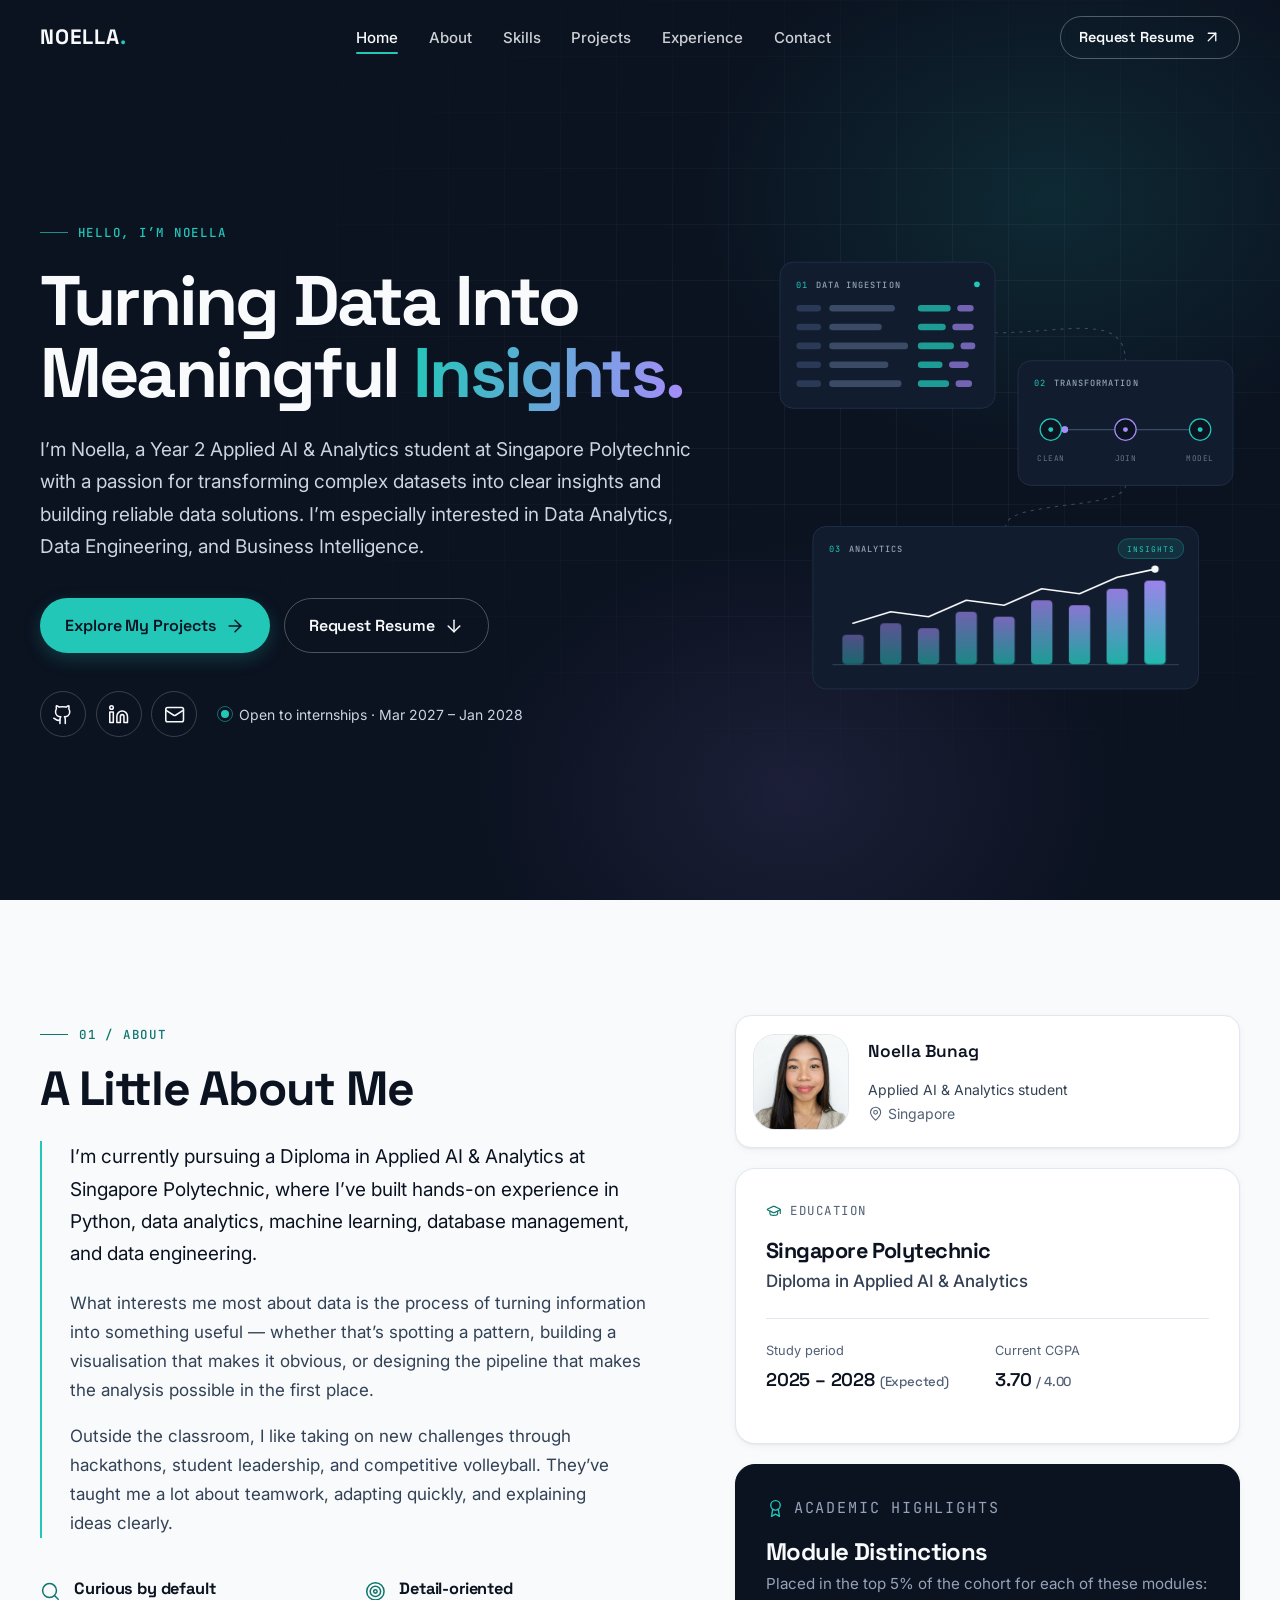
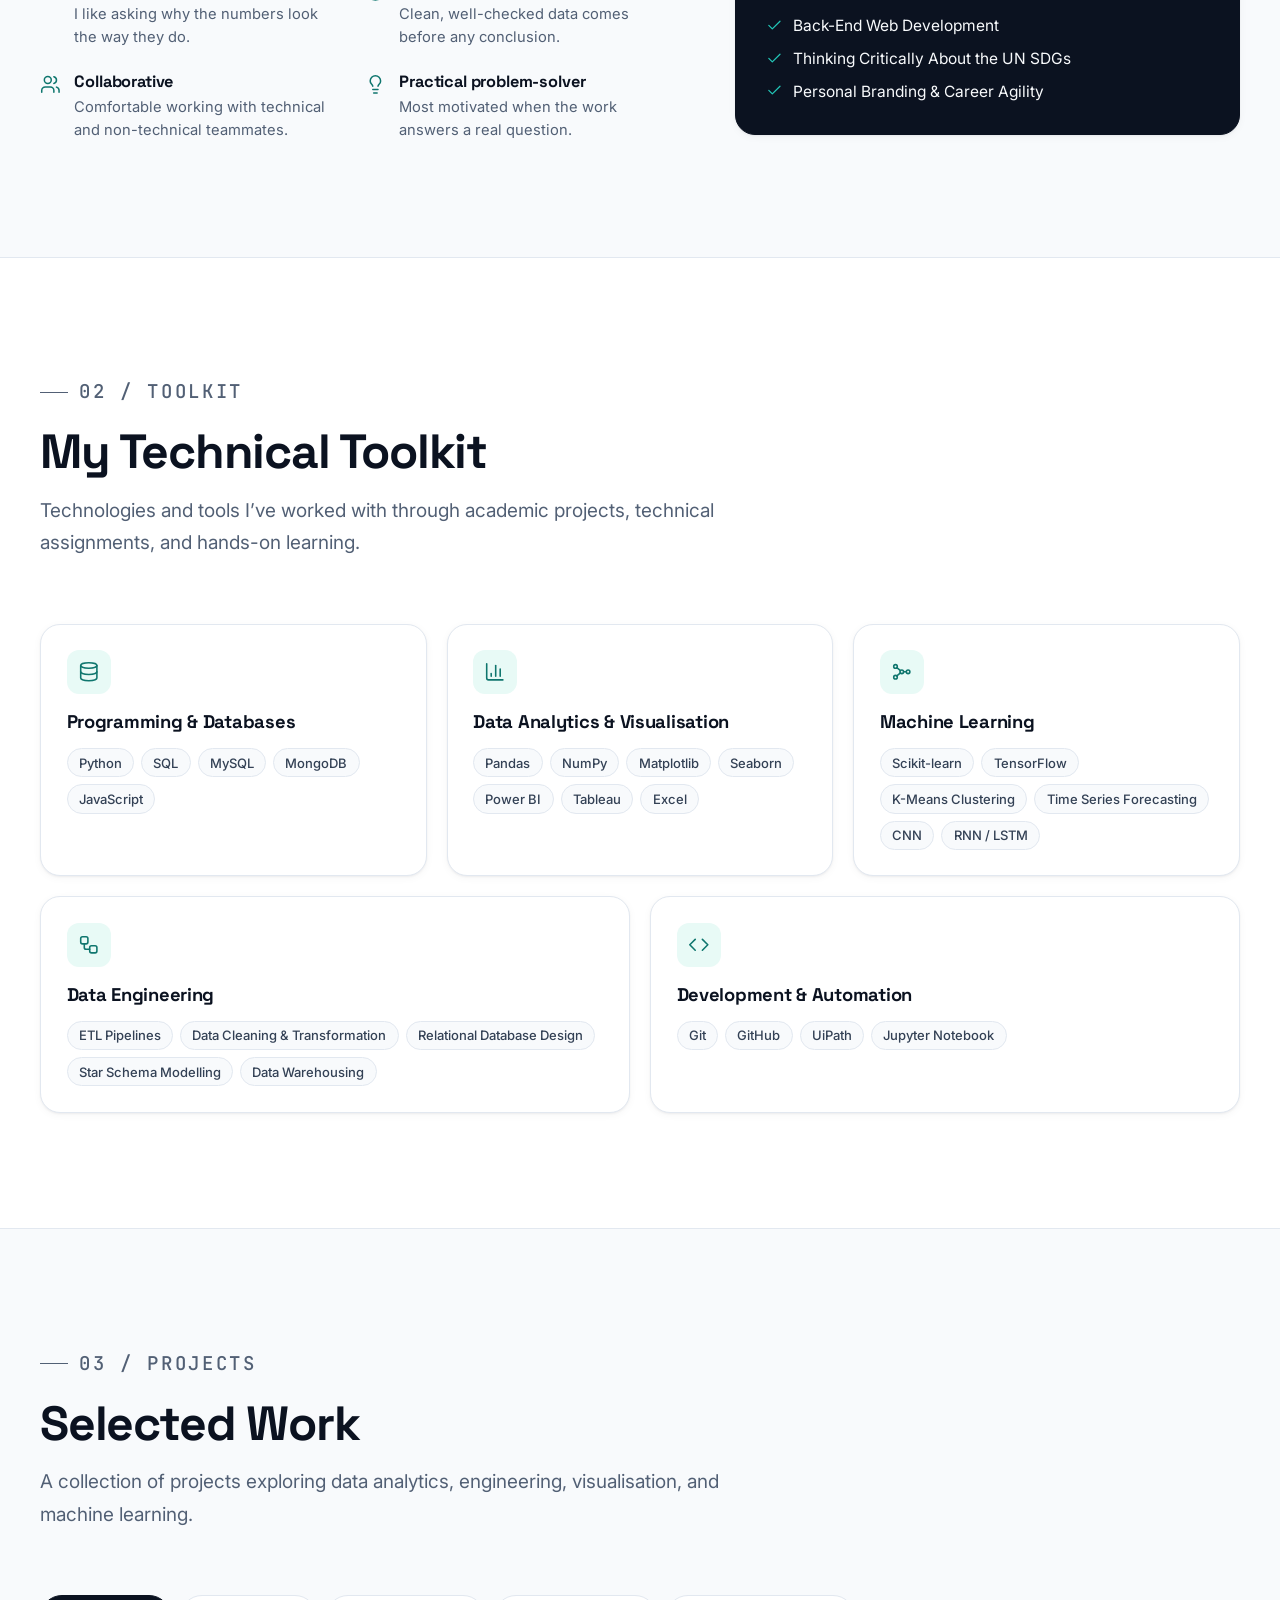
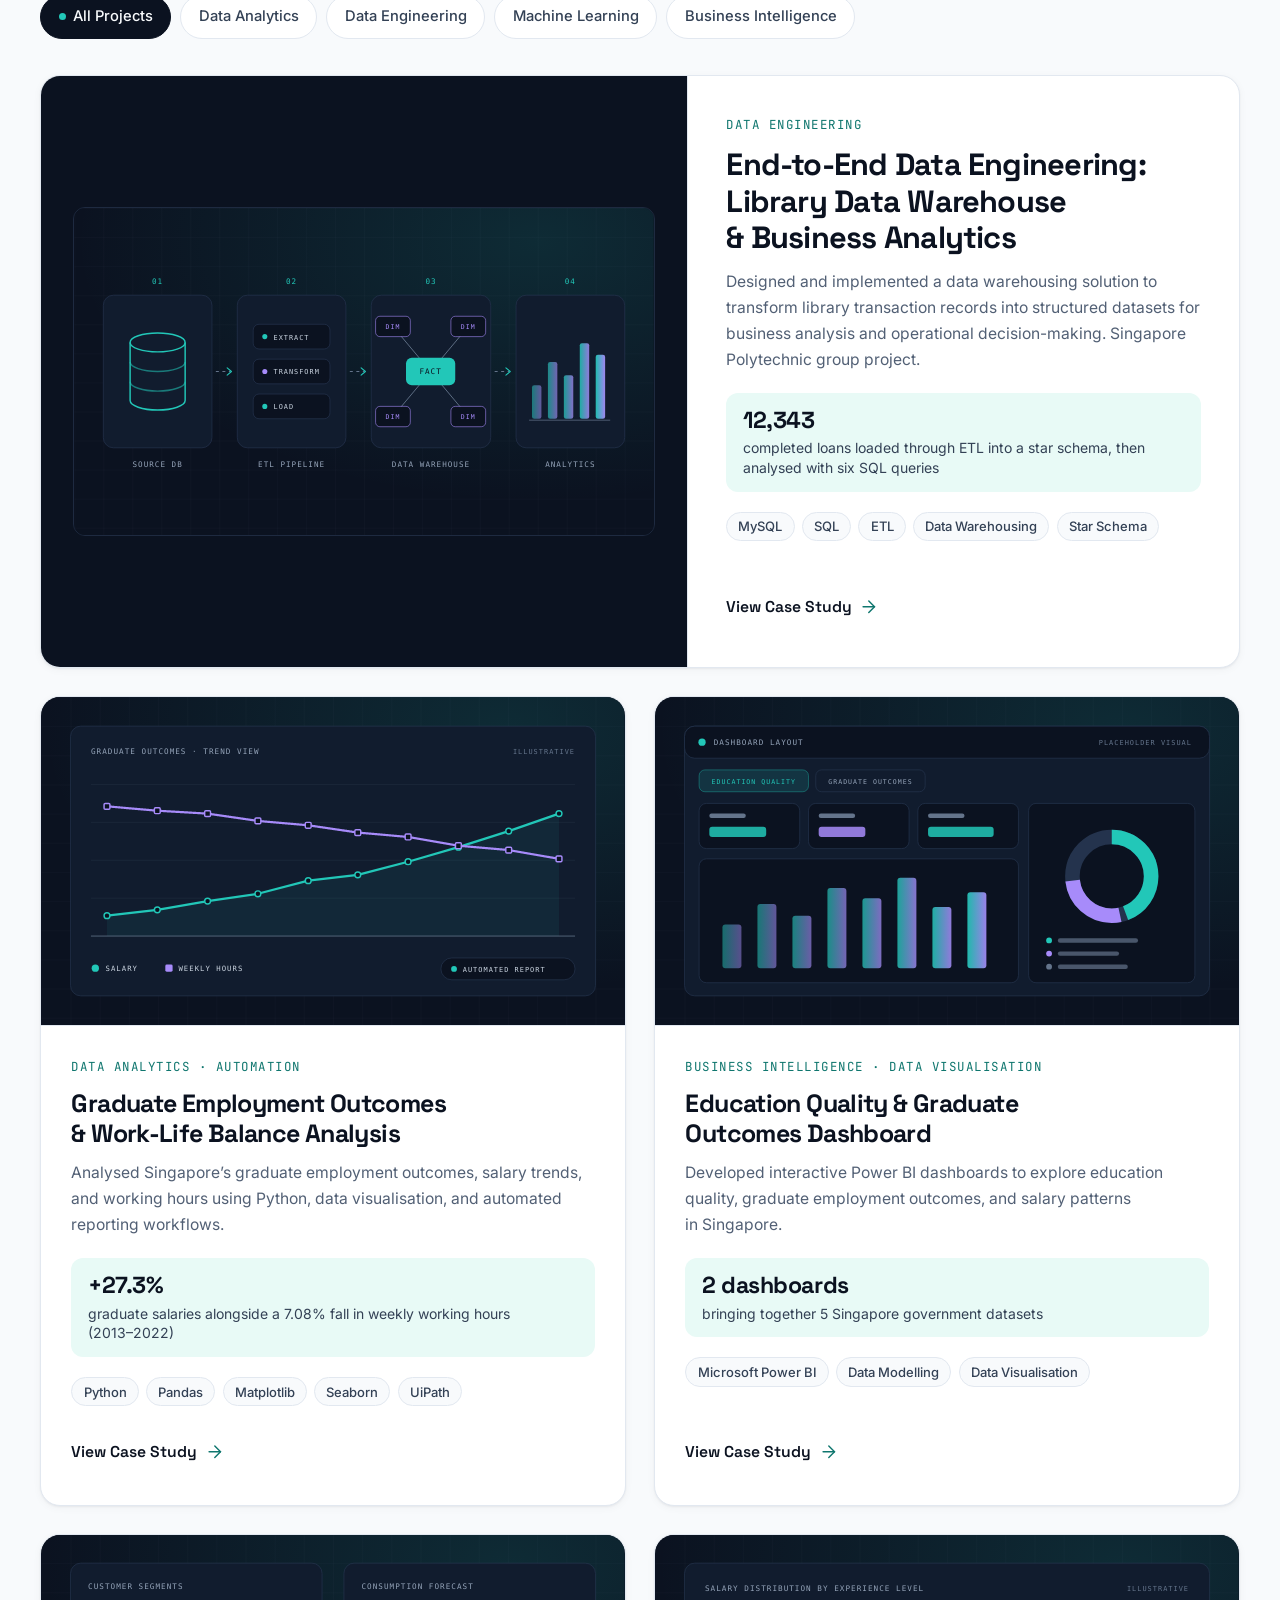
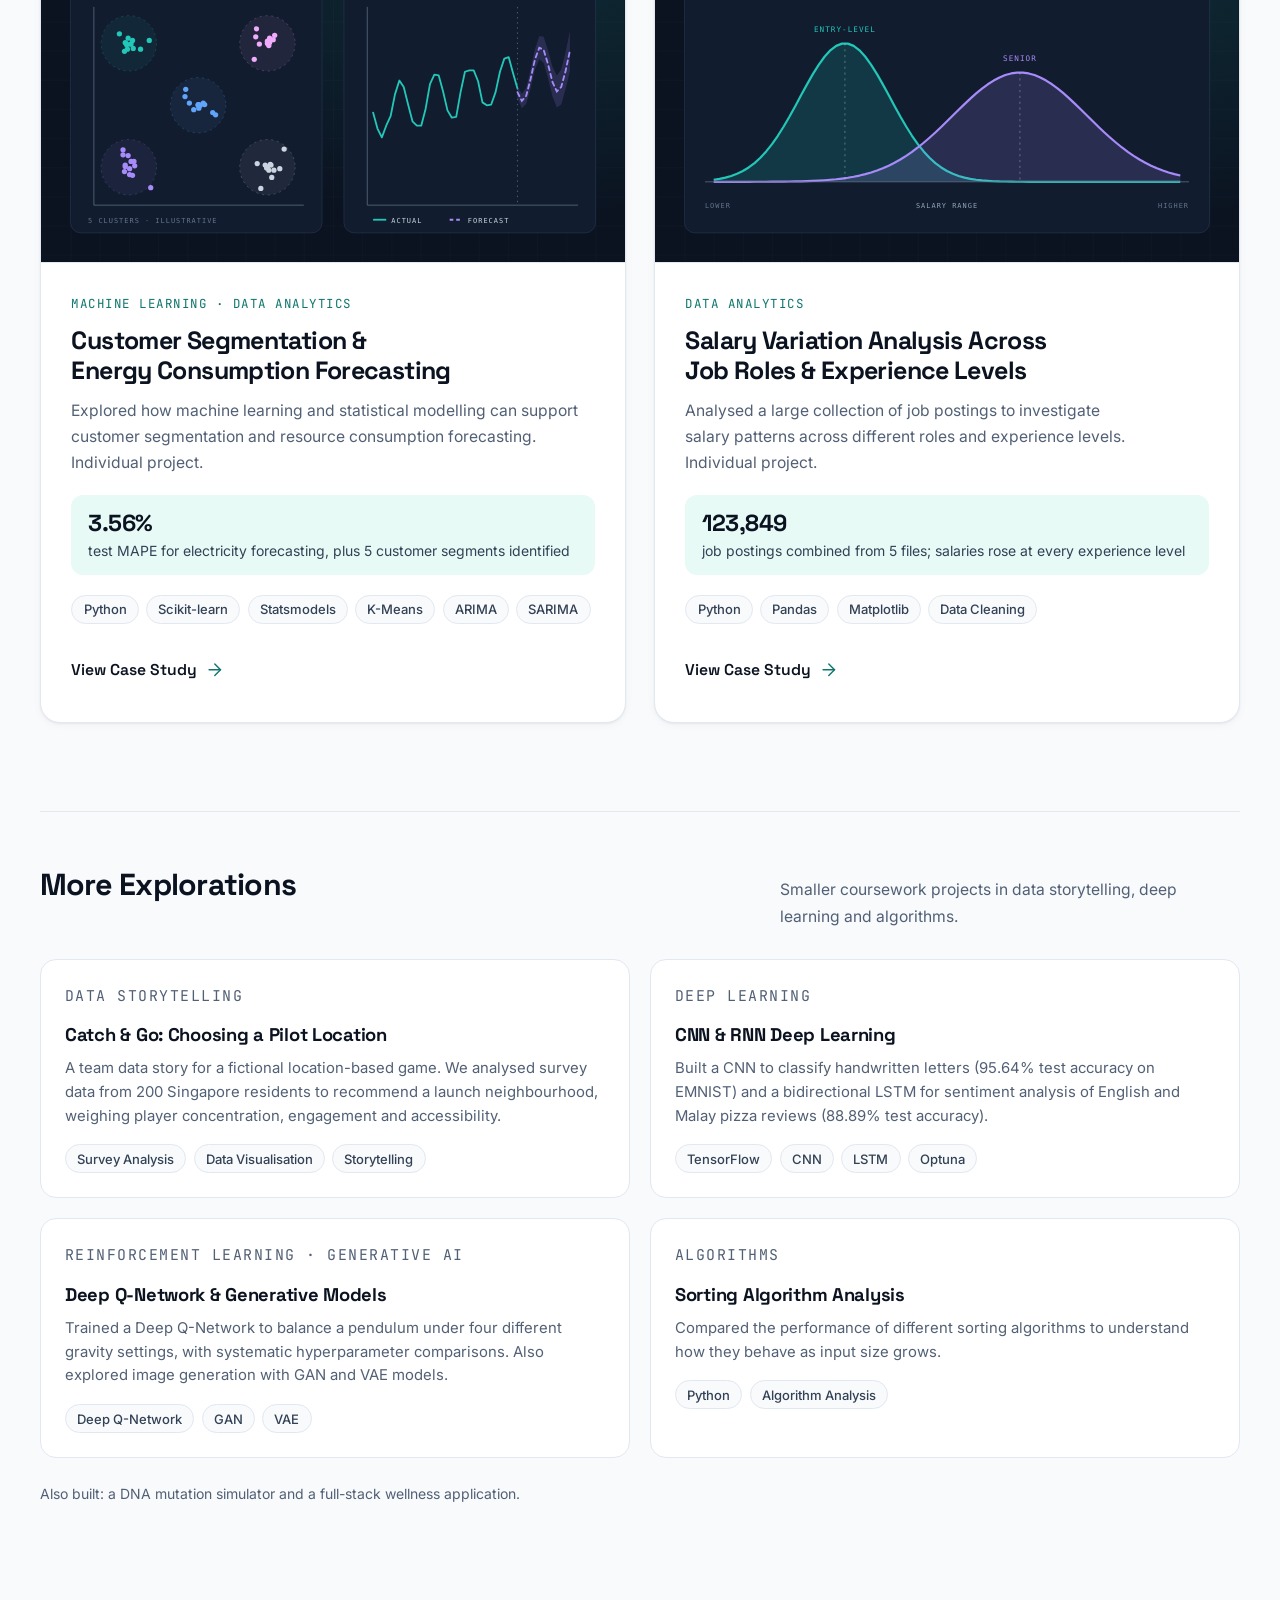
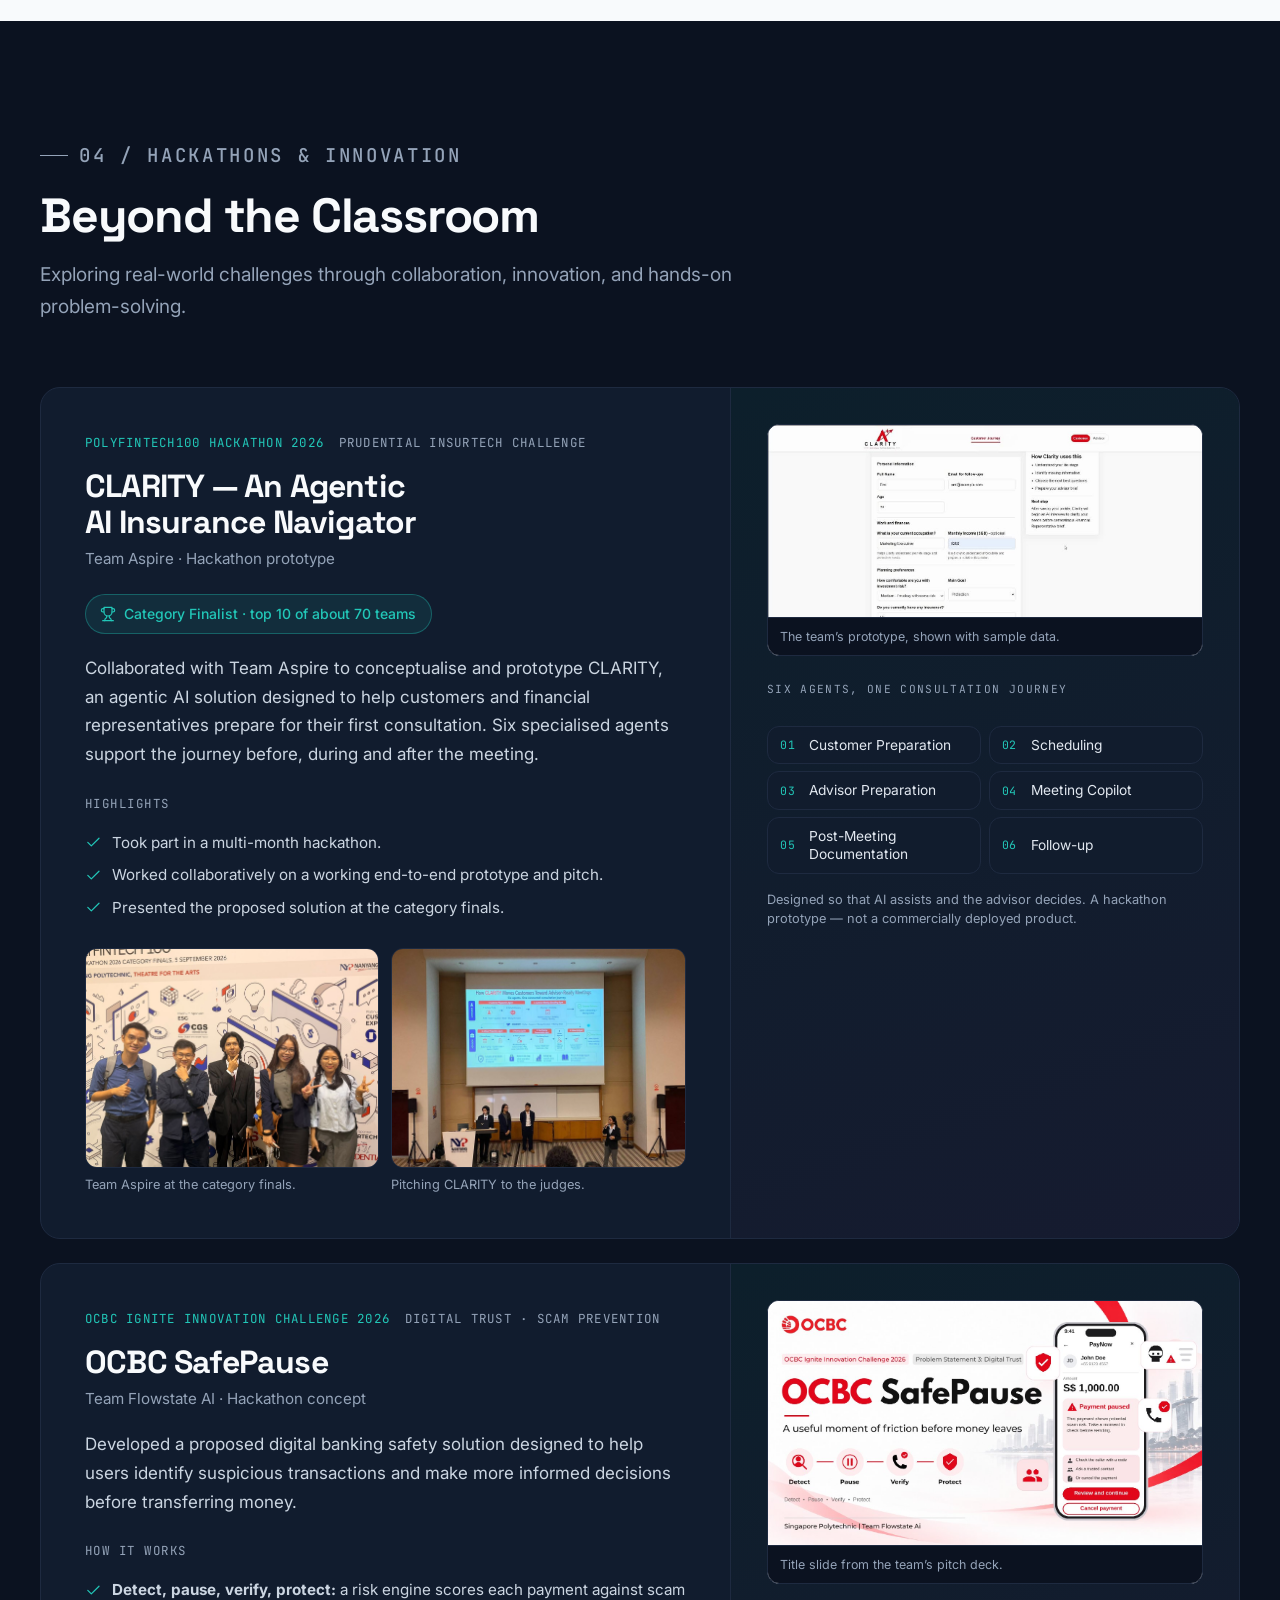
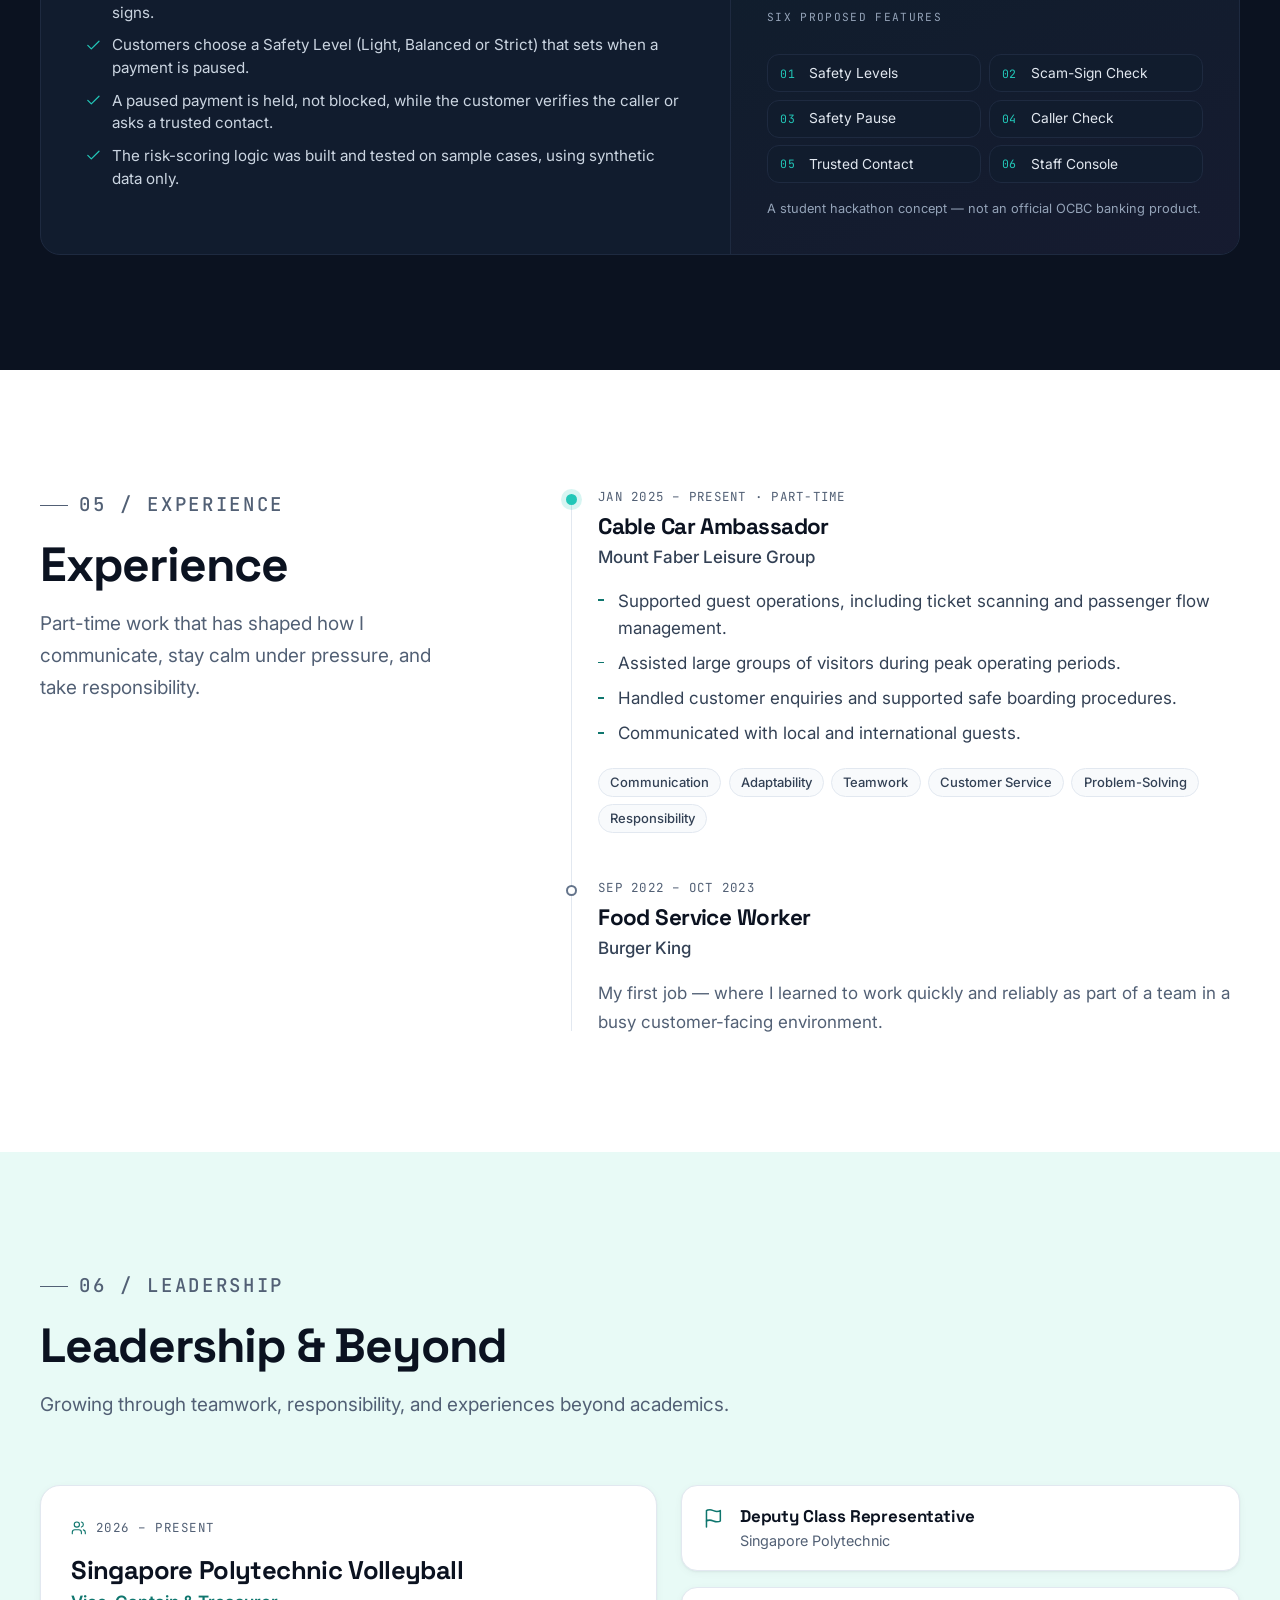
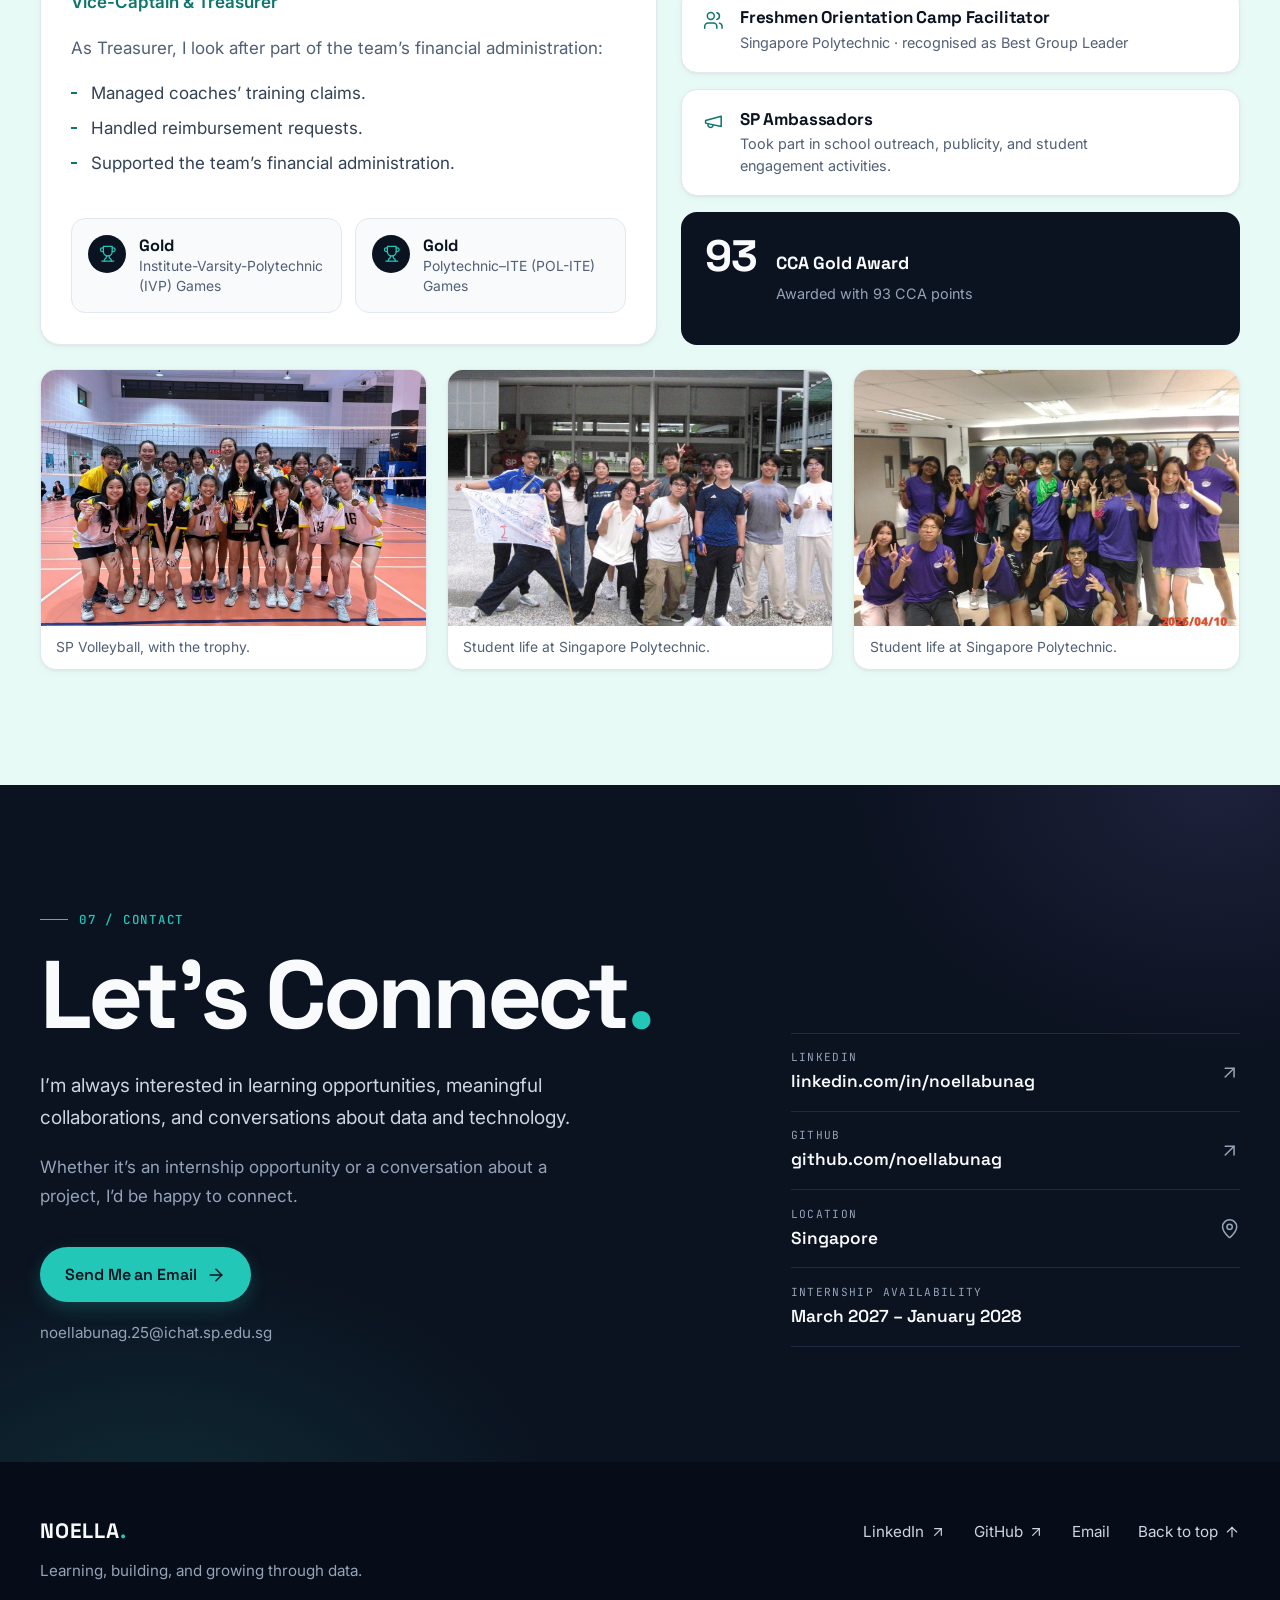
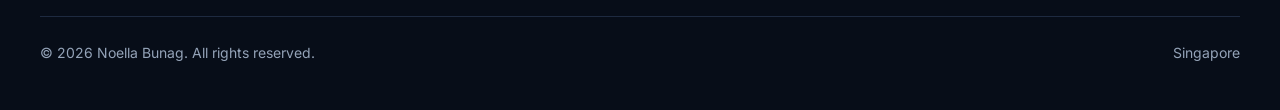
==== commit 081060f3: "Added photos" ====
--- a/index.html
+++ b/index.html
@@ -1,10 +1,12 @@
 <!DOCTYPE html>
 <html lang="en-SG" data-root="">
+
 <head>
   <meta charset="utf-8">
   <meta name="viewport" content="width=device-width, initial-scale=1">
   <title>Noella Bunag | Data Analytics &amp; Data Engineering Portfolio</title>
-  <meta name="description" content="Explore Noella Bunag's portfolio featuring projects in data analytics, data engineering, machine learning, Power BI, SQL, and Python.">
+  <meta name="description"
+    content="Explore Noella Bunag's portfolio featuring projects in data analytics, data engineering, machine learning, Power BI, SQL, and Python.">
   <meta name="author" content="Noella Bunag">
   <meta name="theme-color" content="#0B1220">
   <link rel="canonical" href="https://noellabunag.github.io/">
@@ -13,7 +15,8 @@
   <meta property="og:type" content="website">
   <meta property="og:site_name" content="Noella Bunag — Portfolio">
   <meta property="og:title" content="Noella Bunag | Data Analytics &amp; Data Engineering Portfolio">
-  <meta property="og:description" content="Explore Noella Bunag's portfolio featuring projects in data analytics, data engineering, machine learning, Power BI, SQL, and Python.">
+  <meta property="og:description"
+    content="Explore Noella Bunag's portfolio featuring projects in data analytics, data engineering, machine learning, Power BI, SQL, and Python.">
   <meta property="og:url" content="https://noellabunag.github.io/">
   <meta property="og:image" content="https://noellabunag.github.io/assets/images/og-image.png">
   <meta property="og:image:width" content="1200">
@@ -26,12 +29,15 @@
   <!-- Fonts: Space Grotesk (headings), Inter (body), JetBrains Mono (small labels) -->
   <link rel="preconnect" href="https://fonts.googleapis.com">
   <link rel="preconnect" href="https://fonts.gstatic.com" crossorigin>
-  <link href="https://fonts.googleapis.com/css2?family=Inter:wght@400;500;600&family=JetBrains+Mono:wght@500&family=Space+Grotesk:wght@500;600;700&display=swap" rel="stylesheet">
+  <link
+    href="https://fonts.googleapis.com/css2?family=Inter:wght@400;500;600&family=JetBrains+Mono:wght@500&family=Space+Grotesk:wght@500;600;700&display=swap"
+    rel="stylesheet">
 
   <link rel="stylesheet" href="css/styles.css">
   <!-- Marks that JavaScript is available, so scroll-reveal can safely hide content first -->
   <script>document.documentElement.classList.add('js');</script>
 </head>
+
 <body id="top">
   <script type="application/ld+json">
   {"@context":"https://schema.org","@type":"Person","name":"Noella Bunag","url":"https://noellabunag.github.io/","jobTitle":"Applied AI & Analytics student","affiliation":{"@type":"CollegeOrUniversity","name":"Singapore Polytechnic"},"address":{"@type":"PostalAddress","addressCountry":"SG"},"sameAs":["https://www.linkedin.com/in/noellabunag","https://github.com/noellabunag"]}
@@ -45,17 +51,24 @@
       <a class="logo" href="index.html" aria-label="Noella Bunag — home">NOELLA<span>.</span></a>
       <nav aria-label="Primary">
         <ul class="nav__links">
-        <li><a class="nav__link" href="#home" data-nav-link="home">Home</a></li>
-        <li><a class="nav__link" href="#about" data-nav-link="about">About</a></li>
-        <li><a class="nav__link" href="#skills" data-nav-link="skills">Skills</a></li>
-        <li><a class="nav__link" href="#projects" data-nav-link="projects">Projects</a></li>
-        <li><a class="nav__link" href="#experience" data-nav-link="experience">Experience</a></li>
-        <li><a class="nav__link" href="#contact" data-nav-link="contact">Contact</a></li>
+          <li><a class="nav__link" href="#home" data-nav-link="home">Home</a></li>
+          <li><a class="nav__link" href="#about" data-nav-link="about">About</a></li>
+          <li><a class="nav__link" href="#skills" data-nav-link="skills">Skills</a></li>
+          <li><a class="nav__link" href="#projects" data-nav-link="projects">Projects</a></li>
+          <li><a class="nav__link" href="#experience" data-nav-link="experience">Experience</a></li>
+          <li><a class="nav__link" href="#contact" data-nav-link="contact">Contact</a></li>
         </ul>
       </nav>
       <div class="nav__right">
-        <a class="btn btn--sm nav__resume" data-resume="view" href="mailto:noellabunag.25@ichat.sp.edu.sg?subject=Resume%20request%20%E2%80%94%20Noella%20Bunag"><span data-resume-label>Request Resume</span><svg class="icon icon--move-xy" viewBox="0 0 24 24" aria-hidden="true" focusable="false"><path d="M7 7h10v10"/><path d="M7 17 17 7"/></svg></a>
-        <button class="nav__toggle" type="button" aria-label="Open menu" aria-expanded="false" aria-controls="mobile-menu">
+        <a class="btn btn--sm nav__resume" data-resume="view"
+          href="mailto:noellabunag.25@ichat.sp.edu.sg?subject=Resume%20request%20%E2%80%94%20Noella%20Bunag"><span
+            data-resume-label>Request Resume</span><svg class="icon icon--move-xy" viewBox="0 0 24 24"
+            aria-hidden="true" focusable="false">
+            <path d="M7 7h10v10" />
+            <path d="M7 17 17 7" />
+          </svg></a>
+        <button class="nav__toggle" type="button" aria-label="Open menu" aria-expanded="false"
+          aria-controls="mobile-menu">
           <span class="nav__toggle-box" aria-hidden="true"><span></span><span></span><span></span></span>
         </button>
       </div>
@@ -65,19 +78,65 @@
   <!-- Mobile menu (opened by the hamburger button) -->
   <div class="mobile-menu" id="mobile-menu" aria-label="Mobile navigation" role="dialog">
     <ul class="mobile-menu__links">
-      <li><a href="#home" data-nav-link="home">Home<svg class="icon" viewBox="0 0 24 24" aria-hidden="true" focusable="false"><path d="M5 12h14"/><path d="m12 5 7 7-7 7"/></svg></a></li>
-      <li><a href="#about" data-nav-link="about">About<svg class="icon" viewBox="0 0 24 24" aria-hidden="true" focusable="false"><path d="M5 12h14"/><path d="m12 5 7 7-7 7"/></svg></a></li>
-      <li><a href="#skills" data-nav-link="skills">Skills<svg class="icon" viewBox="0 0 24 24" aria-hidden="true" focusable="false"><path d="M5 12h14"/><path d="m12 5 7 7-7 7"/></svg></a></li>
-      <li><a href="#projects" data-nav-link="projects">Projects<svg class="icon" viewBox="0 0 24 24" aria-hidden="true" focusable="false"><path d="M5 12h14"/><path d="m12 5 7 7-7 7"/></svg></a></li>
-      <li><a href="#experience" data-nav-link="experience">Experience<svg class="icon" viewBox="0 0 24 24" aria-hidden="true" focusable="false"><path d="M5 12h14"/><path d="m12 5 7 7-7 7"/></svg></a></li>
-      <li><a href="#contact" data-nav-link="contact">Contact<svg class="icon" viewBox="0 0 24 24" aria-hidden="true" focusable="false"><path d="M5 12h14"/><path d="m12 5 7 7-7 7"/></svg></a></li>
+      <li><a href="#home" data-nav-link="home">Home<svg class="icon" viewBox="0 0 24 24" aria-hidden="true"
+            focusable="false">
+            <path d="M5 12h14" />
+            <path d="m12 5 7 7-7 7" />
+          </svg></a></li>
+      <li><a href="#about" data-nav-link="about">About<svg class="icon" viewBox="0 0 24 24" aria-hidden="true"
+            focusable="false">
+            <path d="M5 12h14" />
+            <path d="m12 5 7 7-7 7" />
+          </svg></a></li>
+      <li><a href="#skills" data-nav-link="skills">Skills<svg class="icon" viewBox="0 0 24 24" aria-hidden="true"
+            focusable="false">
+            <path d="M5 12h14" />
+            <path d="m12 5 7 7-7 7" />
+          </svg></a></li>
+      <li><a href="#projects" data-nav-link="projects">Projects<svg class="icon" viewBox="0 0 24 24" aria-hidden="true"
+            focusable="false">
+            <path d="M5 12h14" />
+            <path d="m12 5 7 7-7 7" />
+          </svg></a></li>
+      <li><a href="#experience" data-nav-link="experience">Experience<svg class="icon" viewBox="0 0 24 24"
+            aria-hidden="true" focusable="false">
+            <path d="M5 12h14" />
+            <path d="m12 5 7 7-7 7" />
+          </svg></a></li>
+      <li><a href="#contact" data-nav-link="contact">Contact<svg class="icon" viewBox="0 0 24 24" aria-hidden="true"
+            focusable="false">
+            <path d="M5 12h14" />
+            <path d="m12 5 7 7-7 7" />
+          </svg></a></li>
     </ul>
     <div class="mobile-menu__footer">
-      <a class="btn btn--outline" data-resume="view" href="mailto:noellabunag.25@ichat.sp.edu.sg?subject=Resume%20request%20%E2%80%94%20Noella%20Bunag"><span data-resume-label>Request Resume</span><svg class="icon icon--move-xy" viewBox="0 0 24 24" aria-hidden="true" focusable="false"><path d="M7 7h10v10"/><path d="M7 17 17 7"/></svg></a>
+      <a class="btn btn--outline" data-resume="view"
+        href="mailto:noellabunag.25@ichat.sp.edu.sg?subject=Resume%20request%20%E2%80%94%20Noella%20Bunag"><span
+          data-resume-label>Request Resume</span><svg class="icon icon--move-xy" viewBox="0 0 24 24" aria-hidden="true"
+          focusable="false">
+          <path d="M7 7h10v10" />
+          <path d="M7 17 17 7" />
+        </svg></a>
       <div class="social-links">
-        <a class="social-link" href="https://github.com/noellabunag" target="_blank" rel="noopener" aria-label="GitHub profile (opens in a new tab)"><svg class="icon" viewBox="0 0 24 24" aria-hidden="true" focusable="false"><path d="M15 22v-4a4.8 4.8 0 0 0-1-3.5c3 0 6-2 6-5.5.08-1.25-.27-2.48-1-3.5.28-1.15.28-2.35 0-3.5 0 0-1 0-3 1.5-2.64-.5-5.36-.5-8 0C6 2 5 2 5 2c-.3 1.15-.3 2.35 0 3.5A5.403 5.403 0 0 0 4 9c0 3.5 3 5.5 6 5.5-.39.49-.68 1.05-.85 1.65-.17.6-.22 1.23-.15 1.85v4"/><path d="M9 18c-4.51 2-5-2-7-2"/></svg></a>
-        <a class="social-link" href="https://www.linkedin.com/in/noellabunag" target="_blank" rel="noopener" aria-label="LinkedIn profile (opens in a new tab)"><svg class="icon" viewBox="0 0 24 24" aria-hidden="true" focusable="false"><path d="M16 8a6 6 0 0 1 6 6v7h-4v-7a2 2 0 0 0-2-2 2 2 0 0 0-2 2v7h-4v-7a6 6 0 0 1 6-6z"/><rect width="4" height="12" x="2" y="9"/><circle cx="4" cy="4" r="2"/></svg></a>
-        <a class="social-link" href="mailto:noellabunag.25@ichat.sp.edu.sg" aria-label="Email Noella"><svg class="icon" viewBox="0 0 24 24" aria-hidden="true" focusable="false"><rect width="20" height="16" x="2" y="4" rx="2"/><path d="m22 7-8.97 5.7a1.94 1.94 0 0 1-2.06 0L2 7"/></svg></a>
+        <a class="social-link" href="https://github.com/noellabunag" target="_blank" rel="noopener"
+          aria-label="GitHub profile (opens in a new tab)"><svg class="icon" viewBox="0 0 24 24" aria-hidden="true"
+            focusable="false">
+            <path
+              d="M15 22v-4a4.8 4.8 0 0 0-1-3.5c3 0 6-2 6-5.5.08-1.25-.27-2.48-1-3.5.28-1.15.28-2.35 0-3.5 0 0-1 0-3 1.5-2.64-.5-5.36-.5-8 0C6 2 5 2 5 2c-.3 1.15-.3 2.35 0 3.5A5.403 5.403 0 0 0 4 9c0 3.5 3 5.5 6 5.5-.39.49-.68 1.05-.85 1.65-.17.6-.22 1.23-.15 1.85v4" />
+            <path d="M9 18c-4.51 2-5-2-7-2" />
+          </svg></a>
+        <a class="social-link" href="https://www.linkedin.com/in/noellabunag" target="_blank" rel="noopener"
+          aria-label="LinkedIn profile (opens in a new tab)"><svg class="icon" viewBox="0 0 24 24" aria-hidden="true"
+            focusable="false">
+            <path d="M16 8a6 6 0 0 1 6 6v7h-4v-7a2 2 0 0 0-2-2 2 2 0 0 0-2 2v7h-4v-7a6 6 0 0 1 6-6z" />
+            <rect width="4" height="12" x="2" y="9" />
+            <circle cx="4" cy="4" r="2" />
+          </svg></a>
+        <a class="social-link" href="mailto:noellabunag.25@ichat.sp.edu.sg" aria-label="Email Noella"><svg class="icon"
+            viewBox="0 0 24 24" aria-hidden="true" focusable="false">
+            <rect width="20" height="16" x="2" y="4" rx="2" />
+            <path d="m22 7-8.97 5.7a1.94 1.94 0 0 1-2.06 0L2 7" />
+          </svg></a>
       </div>
     </div>
   </div>
@@ -89,68 +148,165 @@
       <div class="hero__bg" aria-hidden="true"></div>
       <div class="container hero__grid">
         <div class="hero__content">
-          <p class="hero__label hero-in hero-in--fade" style="--i:0">HELLO, I&rsquo;M NOELLA <span aria-hidden="true">👋</span></p>
+          <p class="hero__label hero-in hero-in--fade" style="--i:0">HELLO, I&rsquo;M NOELLA <span
+              aria-hidden="true"></span></p>
           <h1 class="hero__title hero-in" id="hero-title" style="--i:1">
             <span>Turning Data Into</span>
             <span>Meaningful <em class="gradient-text" style="font-style:normal">Insights.</em></span>
           </h1>
           <!-- EDIT: hero introduction -->
-          <p class="hero__desc hero-in hero-in--fade" style="--i:2">I&rsquo;m Noella, a Year 2 Applied AI &amp; Analytics student at Singapore Polytechnic with a passion for transforming complex datasets into clear insights and building reliable data solutions. I&rsquo;m especially interested in Data Analytics, Data Engineering, and Business Intelligence.</p>
+          <p class="hero__desc hero-in hero-in--fade" style="--i:2">I&rsquo;m Noella, a Year 2 Applied AI &amp;
+            Analytics student at Singapore Polytechnic with a passion for transforming complex datasets into clear
+            insights and building reliable data solutions. I&rsquo;m especially interested in Data Analytics, Data
+            Engineering, and Business Intelligence.</p>
           <div class="hero__actions hero-in" style="--i:3">
-            <a class="btn btn--primary" href="#projects">Explore My Projects<svg class="icon icon--move-x" viewBox="0 0 24 24" aria-hidden="true" focusable="false"><path d="M5 12h14"/><path d="m12 5 7 7-7 7"/></svg></a>
-            <a class="btn btn--ghost-dark" data-resume="download" href="mailto:noellabunag.25@ichat.sp.edu.sg?subject=Resume%20request%20%E2%80%94%20Noella%20Bunag"><span data-resume-label>Request Resume</span><svg class="icon icon--move-y" viewBox="0 0 24 24" aria-hidden="true" focusable="false"><path d="M12 5v14"/><path d="m19 12-7 7-7-7"/></svg></a>
+            <a class="btn btn--primary" href="#projects">Explore My Projects<svg class="icon icon--move-x"
+                viewBox="0 0 24 24" aria-hidden="true" focusable="false">
+                <path d="M5 12h14" />
+                <path d="m12 5 7 7-7 7" />
+              </svg></a>
+            <a class="btn btn--ghost-dark" data-resume="download"
+              href="mailto:noellabunag.25@ichat.sp.edu.sg?subject=Resume%20request%20%E2%80%94%20Noella%20Bunag"><span
+                data-resume-label>Request Resume</span><svg class="icon icon--move-y" viewBox="0 0 24 24"
+                aria-hidden="true" focusable="false">
+                <path d="M12 5v14" />
+                <path d="m19 12-7 7-7-7" />
+              </svg></a>
           </div>
           <div class="hero__meta hero-in hero-in--fade" style="--i:4">
             <div class="social-links">
-              <a class="social-link" href="https://github.com/noellabunag" target="_blank" rel="noopener" aria-label="GitHub profile (opens in a new tab)"><svg class="icon" viewBox="0 0 24 24" aria-hidden="true" focusable="false"><path d="M15 22v-4a4.8 4.8 0 0 0-1-3.5c3 0 6-2 6-5.5.08-1.25-.27-2.48-1-3.5.28-1.15.28-2.35 0-3.5 0 0-1 0-3 1.5-2.64-.5-5.36-.5-8 0C6 2 5 2 5 2c-.3 1.15-.3 2.35 0 3.5A5.403 5.403 0 0 0 4 9c0 3.5 3 5.5 6 5.5-.39.49-.68 1.05-.85 1.65-.17.6-.22 1.23-.15 1.85v4"/><path d="M9 18c-4.51 2-5-2-7-2"/></svg></a>
-              <a class="social-link" href="https://www.linkedin.com/in/noellabunag" target="_blank" rel="noopener" aria-label="LinkedIn profile (opens in a new tab)"><svg class="icon" viewBox="0 0 24 24" aria-hidden="true" focusable="false"><path d="M16 8a6 6 0 0 1 6 6v7h-4v-7a2 2 0 0 0-2-2 2 2 0 0 0-2 2v7h-4v-7a6 6 0 0 1 6-6z"/><rect width="4" height="12" x="2" y="9"/><circle cx="4" cy="4" r="2"/></svg></a>
-              <a class="social-link" href="mailto:noellabunag.25@ichat.sp.edu.sg" aria-label="Email Noella"><svg class="icon" viewBox="0 0 24 24" aria-hidden="true" focusable="false"><rect width="20" height="16" x="2" y="4" rx="2"/><path d="m22 7-8.97 5.7a1.94 1.94 0 0 1-2.06 0L2 7"/></svg></a>
+              <a class="social-link" href="https://github.com/noellabunag" target="_blank" rel="noopener"
+                aria-label="GitHub profile (opens in a new tab)"><svg class="icon" viewBox="0 0 24 24"
+                  aria-hidden="true" focusable="false">
+                  <path
+                    d="M15 22v-4a4.8 4.8 0 0 0-1-3.5c3 0 6-2 6-5.5.08-1.25-.27-2.48-1-3.5.28-1.15.28-2.35 0-3.5 0 0-1 0-3 1.5-2.64-.5-5.36-.5-8 0C6 2 5 2 5 2c-.3 1.15-.3 2.35 0 3.5A5.403 5.403 0 0 0 4 9c0 3.5 3 5.5 6 5.5-.39.49-.68 1.05-.85 1.65-.17.6-.22 1.23-.15 1.85v4" />
+                  <path d="M9 18c-4.51 2-5-2-7-2" />
+                </svg></a>
+              <a class="social-link" href="https://www.linkedin.com/in/noellabunag" target="_blank" rel="noopener"
+                aria-label="LinkedIn profile (opens in a new tab)"><svg class="icon" viewBox="0 0 24 24"
+                  aria-hidden="true" focusable="false">
+                  <path d="M16 8a6 6 0 0 1 6 6v7h-4v-7a2 2 0 0 0-2-2 2 2 0 0 0-2 2v7h-4v-7a6 6 0 0 1 6-6z" />
+                  <rect width="4" height="12" x="2" y="9" />
+                  <circle cx="4" cy="4" r="2" />
+                </svg></a>
+              <a class="social-link" href="mailto:noellabunag.25@ichat.sp.edu.sg" aria-label="Email Noella"><svg
+                  class="icon" viewBox="0 0 24 24" aria-hidden="true" focusable="false">
+                  <rect width="20" height="16" x="2" y="4" rx="2" />
+                  <path d="m22 7-8.97 5.7a1.94 1.94 0 0 1-2.06 0L2 7" />
+                </svg></a>
             </div>
             <!-- EDIT: internship availability (also appears in the Contact section) -->
-            <p class="availability"><span class="availability__dot" aria-hidden="true"></span>Open to internships &middot; Mar 2027 &ndash; Jan 2028</p>
+            <p class="availability"><span class="availability__dot" aria-hidden="true"></span>Open to internships
+              &middot; Mar 2027 &ndash; Jan 2028</p>
           </div>
         </div>
         <div class="hero__visual hero-in hero-in--visual">
           <svg class="dataviz" viewBox="0 0 560 540" role="img" aria-labelledby="dv-title">
-            <title id="dv-title">Decorative illustration of data moving from ingestion, through transformation, to analytics</title>
+            <title id="dv-title">Decorative illustration of data moving from ingestion, through transformation, to
+              analytics</title>
             <defs>
-              <linearGradient id="dv-grad" x1="0" y1="1" x2="0" y2="0"><stop offset="0" stop-color="#22C7B8"/><stop offset="1" stop-color="#A78BFA"/></linearGradient>
-              <linearGradient id="dv-grad-h" x1="0" x2="1"><stop offset="0" stop-color="#22C7B8"/><stop offset="1" stop-color="#A78BFA"/></linearGradient>
+              <linearGradient id="dv-grad" x1="0" y1="1" x2="0" y2="0">
+                <stop offset="0" stop-color="#22C7B8" />
+                <stop offset="1" stop-color="#A78BFA" />
+              </linearGradient>
+              <linearGradient id="dv-grad-h" x1="0" x2="1">
+                <stop offset="0" stop-color="#22C7B8" />
+                <stop offset="1" stop-color="#A78BFA" />
+              </linearGradient>
             </defs>
             <!-- connectors -->
-            <path class="dv-connector" d="M262 96 C 350 96, 421 70, 421 132"/>
-            <path class="dv-connector" d="M421 282 C 421 312, 275 300, 275 332"/>
+            <path class="dv-connector" d="M262 96 C 350 96, 421 70, 421 132" />
+            <path class="dv-connector" d="M421 282 C 421 312, 275 300, 275 332" />
             <!-- 01 ingestion -->
-            <g transform="translate(0 10)"><g class="dv-float">
-              <rect class="dv-card" width="262" height="178" rx="16"/>
-              <text class="dv-num" x="20" y="31">01</text><text class="dv-label" x="44" y="31">DATA INGESTION</text>
-              <circle cx="240" cy="27" r="3.5" fill="#22C7B8"/>
-              <g class="dv-row"><rect x="20" y="52" width="30" height="8" rx="4" fill="#2A3A56"/><rect x="60" y="52" width="80" height="8" rx="4" fill="#3B4B66"/><rect x="168" y="52" width="40" height="8" rx="4" fill="#22C7B8" fill-opacity=".75"/><rect x="216" y="52" width="20" height="8" rx="4" fill="#A78BFA" fill-opacity=".65"/></g><g class="dv-row"><rect x="20" y="75" width="30" height="8" rx="4" fill="#2A3A56"/><rect x="60" y="75" width="64" height="8" rx="4" fill="#3B4B66"/><rect x="168" y="75" width="34" height="8" rx="4" fill="#22C7B8" fill-opacity=".75"/><rect x="210" y="75" width="26" height="8" rx="4" fill="#A78BFA" fill-opacity=".65"/></g><g class="dv-row"><rect x="20" y="98" width="30" height="8" rx="4" fill="#2A3A56"/><rect x="60" y="98" width="96" height="8" rx="4" fill="#3B4B66"/><rect x="168" y="98" width="44" height="8" rx="4" fill="#22C7B8" fill-opacity=".75"/><rect x="220" y="98" width="18" height="8" rx="4" fill="#A78BFA" fill-opacity=".65"/></g><g class="dv-row"><rect x="20" y="121" width="30" height="8" rx="4" fill="#2A3A56"/><rect x="60" y="121" width="72" height="8" rx="4" fill="#3B4B66"/><rect x="168" y="121" width="30" height="8" rx="4" fill="#22C7B8" fill-opacity=".75"/><rect x="206" y="121" width="24" height="8" rx="4" fill="#A78BFA" fill-opacity=".65"/></g><g class="dv-row"><rect x="20" y="144" width="30" height="8" rx="4" fill="#2A3A56"/><rect x="60" y="144" width="88" height="8" rx="4" fill="#3B4B66"/><rect x="168" y="144" width="38" height="8" rx="4" fill="#22C7B8" fill-opacity=".75"/><rect x="214" y="144" width="20" height="8" rx="4" fill="#A78BFA" fill-opacity=".65"/></g>
-            </g></g>
+            <g transform="translate(0 10)">
+              <g class="dv-float">
+                <rect class="dv-card" width="262" height="178" rx="16" />
+                <text class="dv-num" x="20" y="31">01</text><text class="dv-label" x="44" y="31">DATA INGESTION</text>
+                <circle cx="240" cy="27" r="3.5" fill="#22C7B8" />
+                <g class="dv-row">
+                  <rect x="20" y="52" width="30" height="8" rx="4" fill="#2A3A56" />
+                  <rect x="60" y="52" width="80" height="8" rx="4" fill="#3B4B66" />
+                  <rect x="168" y="52" width="40" height="8" rx="4" fill="#22C7B8" fill-opacity=".75" />
+                  <rect x="216" y="52" width="20" height="8" rx="4" fill="#A78BFA" fill-opacity=".65" />
+                </g>
+                <g class="dv-row">
+                  <rect x="20" y="75" width="30" height="8" rx="4" fill="#2A3A56" />
+                  <rect x="60" y="75" width="64" height="8" rx="4" fill="#3B4B66" />
+                  <rect x="168" y="75" width="34" height="8" rx="4" fill="#22C7B8" fill-opacity=".75" />
+                  <rect x="210" y="75" width="26" height="8" rx="4" fill="#A78BFA" fill-opacity=".65" />
+                </g>
+                <g class="dv-row">
+                  <rect x="20" y="98" width="30" height="8" rx="4" fill="#2A3A56" />
+                  <rect x="60" y="98" width="96" height="8" rx="4" fill="#3B4B66" />
+                  <rect x="168" y="98" width="44" height="8" rx="4" fill="#22C7B8" fill-opacity=".75" />
+                  <rect x="220" y="98" width="18" height="8" rx="4" fill="#A78BFA" fill-opacity=".65" />
+                </g>
+                <g class="dv-row">
+                  <rect x="20" y="121" width="30" height="8" rx="4" fill="#2A3A56" />
+                  <rect x="60" y="121" width="72" height="8" rx="4" fill="#3B4B66" />
+                  <rect x="168" y="121" width="30" height="8" rx="4" fill="#22C7B8" fill-opacity=".75" />
+                  <rect x="206" y="121" width="24" height="8" rx="4" fill="#A78BFA" fill-opacity=".65" />
+                </g>
+                <g class="dv-row">
+                  <rect x="20" y="144" width="30" height="8" rx="4" fill="#2A3A56" />
+                  <rect x="60" y="144" width="88" height="8" rx="4" fill="#3B4B66" />
+                  <rect x="168" y="144" width="38" height="8" rx="4" fill="#22C7B8" fill-opacity=".75" />
+                  <rect x="214" y="144" width="20" height="8" rx="4" fill="#A78BFA" fill-opacity=".65" />
+                </g>
+              </g>
+            </g>
             <!-- 02 transformation -->
-            <g transform="translate(290 130)"><g class="dv-float dv-float--2">
-              <rect class="dv-card" width="262" height="152" rx="16"/>
-              <text class="dv-num" x="20" y="31">02</text><text class="dv-label" x="44" y="31">TRANSFORMATION</text>
-              <path d="M40 84H222" stroke="#3B4B66" stroke-width="1.5"/>
-              <circle class="dv-packet" cx="57" cy="84" r="4" fill="#22C7B8"/>
-              <circle class="dv-packet dv-packet--2" cx="57" cy="84" r="4" fill="#A78BFA"/>
-              <circle cx="40" cy="84" r="13" fill="#0B1220" stroke="#22C7B8" stroke-width="1.5"/>
-              <circle cx="131" cy="84" r="13" fill="#0B1220" stroke="#A78BFA" stroke-width="1.5"/>
-              <circle cx="222" cy="84" r="13" fill="#0B1220" stroke="#22C7B8" stroke-width="1.5"/>
-              <circle cx="40" cy="84" r="3" fill="#22C7B8"/><circle cx="131" cy="84" r="3" fill="#A78BFA"/><circle cx="222" cy="84" r="3" fill="#22C7B8"/>
-              <text class="dv-muted" x="40" y="122" text-anchor="middle">CLEAN</text><text class="dv-muted" x="131" y="122" text-anchor="middle">JOIN</text><text class="dv-muted" x="222" y="122" text-anchor="middle">MODEL</text>
-            </g></g>
+            <g transform="translate(290 130)">
+              <g class="dv-float dv-float--2">
+                <rect class="dv-card" width="262" height="152" rx="16" />
+                <text class="dv-num" x="20" y="31">02</text><text class="dv-label" x="44" y="31">TRANSFORMATION</text>
+                <path d="M40 84H222" stroke="#3B4B66" stroke-width="1.5" />
+                <circle class="dv-packet" cx="57" cy="84" r="4" fill="#22C7B8" />
+                <circle class="dv-packet dv-packet--2" cx="57" cy="84" r="4" fill="#A78BFA" />
+                <circle cx="40" cy="84" r="13" fill="#0B1220" stroke="#22C7B8" stroke-width="1.5" />
+                <circle cx="131" cy="84" r="13" fill="#0B1220" stroke="#A78BFA" stroke-width="1.5" />
+                <circle cx="222" cy="84" r="13" fill="#0B1220" stroke="#22C7B8" stroke-width="1.5" />
+                <circle cx="40" cy="84" r="3" fill="#22C7B8" />
+                <circle cx="131" cy="84" r="3" fill="#A78BFA" />
+                <circle cx="222" cy="84" r="3" fill="#22C7B8" />
+                <text class="dv-muted" x="40" y="122" text-anchor="middle">CLEAN</text><text class="dv-muted" x="131"
+                  y="122" text-anchor="middle">JOIN</text><text class="dv-muted" x="222" y="122"
+                  text-anchor="middle">MODEL</text>
+              </g>
+            </g>
             <!-- 03 analytics -->
-            <g transform="translate(40 332)"><g class="dv-float dv-float--3">
-              <rect class="dv-card" width="470" height="198" rx="16"/>
-              <text class="dv-num" x="20" y="31">03</text><text class="dv-label" x="44" y="31">ANALYTICS</text>
-              <rect x="372" y="15" width="80" height="24" rx="12" fill="#22C7B8" fill-opacity=".12" stroke="#22C7B8" stroke-opacity=".4"/>
-              <text x="412" y="31" text-anchor="middle" font-size="9.5" letter-spacing="1.2" fill="#22C7B8">INSIGHTS</text>
-              <path d="M24 168.5H446" stroke="#3B4B66"/>
-              <rect class="dv-bar" style="animation-delay:700ms" x="36" y="132" width="26" height="36" rx="5" fill="url(#dv-grad)" fill-opacity="0.45"/><rect class="dv-bar" style="animation-delay:790ms" x="82" y="118" width="26" height="50" rx="5" fill="url(#dv-grad)" fill-opacity="0.51"/><rect class="dv-bar" style="animation-delay:880ms" x="128" y="124" width="26" height="44" rx="5" fill="url(#dv-grad)" fill-opacity="0.57"/><rect class="dv-bar" style="animation-delay:970ms" x="174" y="104" width="26" height="64" rx="5" fill="url(#dv-grad)" fill-opacity="0.63"/><rect class="dv-bar" style="animation-delay:1060ms" x="220" y="110" width="26" height="58" rx="5" fill="url(#dv-grad)" fill-opacity="0.69"/><rect class="dv-bar" style="animation-delay:1150ms" x="266" y="90" width="26" height="78" rx="5" fill="url(#dv-grad)" fill-opacity="0.75"/><rect class="dv-bar" style="animation-delay:1240ms" x="312" y="96" width="26" height="72" rx="5" fill="url(#dv-grad)" fill-opacity="0.81"/><rect class="dv-bar" style="animation-delay:1330ms" x="358" y="76" width="26" height="92" rx="5" fill="url(#dv-grad)" fill-opacity="0.87"/><rect class="dv-bar" style="animation-delay:1420ms" x="404" y="66" width="26" height="102" rx="5" fill="url(#dv-grad)" fill-opacity="0.93"/>
-              <path class="dv-line" d="M49 118 L95 104 L141 110 L187 90 L233 96 L279 76 L325 82 L371 62 L417 52" fill="none" stroke="#F8FAFC" stroke-width="2" stroke-linecap="round" stroke-linejoin="round"/>
-              <circle class="dv-point" cx="417" cy="52" r="4.5" fill="#F8FAFC"/>
-            </g></g>
+            <g transform="translate(40 332)">
+              <g class="dv-float dv-float--3">
+                <rect class="dv-card" width="470" height="198" rx="16" />
+                <text class="dv-num" x="20" y="31">03</text><text class="dv-label" x="44" y="31">ANALYTICS</text>
+                <rect x="372" y="15" width="80" height="24" rx="12" fill="#22C7B8" fill-opacity=".12" stroke="#22C7B8"
+                  stroke-opacity=".4" />
+                <text x="412" y="31" text-anchor="middle" font-size="9.5" letter-spacing="1.2"
+                  fill="#22C7B8">INSIGHTS</text>
+                <path d="M24 168.5H446" stroke="#3B4B66" />
+                <rect class="dv-bar" style="animation-delay:700ms" x="36" y="132" width="26" height="36" rx="5"
+                  fill="url(#dv-grad)" fill-opacity="0.45" />
+                <rect class="dv-bar" style="animation-delay:790ms" x="82" y="118" width="26" height="50" rx="5"
+                  fill="url(#dv-grad)" fill-opacity="0.51" />
+                <rect class="dv-bar" style="animation-delay:880ms" x="128" y="124" width="26" height="44" rx="5"
+                  fill="url(#dv-grad)" fill-opacity="0.57" />
+                <rect class="dv-bar" style="animation-delay:970ms" x="174" y="104" width="26" height="64" rx="5"
+                  fill="url(#dv-grad)" fill-opacity="0.63" />
+                <rect class="dv-bar" style="animation-delay:1060ms" x="220" y="110" width="26" height="58" rx="5"
+                  fill="url(#dv-grad)" fill-opacity="0.69" />
+                <rect class="dv-bar" style="animation-delay:1150ms" x="266" y="90" width="26" height="78" rx="5"
+                  fill="url(#dv-grad)" fill-opacity="0.75" />
+                <rect class="dv-bar" style="animation-delay:1240ms" x="312" y="96" width="26" height="72" rx="5"
+                  fill="url(#dv-grad)" fill-opacity="0.81" />
+                <rect class="dv-bar" style="animation-delay:1330ms" x="358" y="76" width="26" height="92" rx="5"
+                  fill="url(#dv-grad)" fill-opacity="0.87" />
+                <rect class="dv-bar" style="animation-delay:1420ms" x="404" y="66" width="26" height="102" rx="5"
+                  fill="url(#dv-grad)" fill-opacity="0.93" />
+                <path class="dv-line" d="M49 118 L95 104 L141 110 L187 90 L233 96 L279 76 L325 82 L371 62 L417 52"
+                  fill="none" stroke="#F8FAFC" stroke-width="2" stroke-linecap="round" stroke-linejoin="round" />
+                <circle class="dv-point" cx="417" cy="52" r="4.5" fill="#F8FAFC" />
+              </g>
+            </g>
           </svg>
         </div>
       </div>
@@ -164,84 +320,207 @@
           <h2 id="about-title" data-reveal>A Little About Me</h2>
           <!-- EDIT: About Me text -->
           <div class="about__text" data-reveal>
-            <p>I&rsquo;m currently pursuing a Diploma in Applied AI &amp; Analytics at Singapore Polytechnic, where I&rsquo;ve built hands-on experience in Python, data analytics, machine learning, database management, and data engineering.</p>
-            <p>What interests me most about data is the process of turning information into something useful &mdash; whether that&rsquo;s spotting a pattern, building a visualisation that makes it obvious, or designing the pipeline that makes the analysis possible in the first place.</p>
-            <p>Outside the classroom, I like taking on new challenges through hackathons, student leadership, and competitive volleyball. They&rsquo;ve taught me a lot about teamwork, adapting quickly, and explaining ideas clearly.</p>
+            <p>I&rsquo;m currently pursuing a Diploma in Applied AI &amp; Analytics at Singapore Polytechnic, where
+              I&rsquo;ve built hands-on experience in Python, data analytics, machine learning, database management, and
+              data engineering.</p>
+            <p>What interests me most about data is the process of turning information into something useful &mdash;
+              whether that&rsquo;s spotting a pattern, building a visualisation that makes it obvious, or designing the
+              pipeline that makes the analysis possible in the first place.</p>
+            <p>Outside the classroom, I like taking on new challenges through hackathons, student leadership, and
+              competitive volleyball. They&rsquo;ve taught me a lot about teamwork, adapting quickly, and explaining
+              ideas clearly.</p>
           </div>
           <ul class="values" data-reveal-group>
-            <li class="value" data-reveal><svg class="icon" viewBox="0 0 24 24" aria-hidden="true" focusable="false"><circle cx="11" cy="11" r="8"/><path d="m21 21-4.3-4.3"/></svg><h3>Curious by default</h3><p>I like asking why the numbers look the way they do.</p></li>
-            <li class="value" data-reveal><svg class="icon" viewBox="0 0 24 24" aria-hidden="true" focusable="false"><circle cx="12" cy="12" r="10"/><circle cx="12" cy="12" r="6"/><circle cx="12" cy="12" r="2"/></svg><h3>Detail-oriented</h3><p>Clean, well-checked data comes before any conclusion.</p></li>
-            <li class="value" data-reveal><svg class="icon" viewBox="0 0 24 24" aria-hidden="true" focusable="false"><path d="M16 21v-2a4 4 0 0 0-4-4H6a4 4 0 0 0-4 4v2"/><circle cx="9" cy="7" r="4"/><path d="M22 21v-2a4 4 0 0 0-3-3.87"/><path d="M16 3.13a4 4 0 0 1 0 7.75"/></svg><h3>Collaborative</h3><p>Comfortable working with technical and non-technical teammates.</p></li>
-            <li class="value" data-reveal><svg class="icon" viewBox="0 0 24 24" aria-hidden="true" focusable="false"><path d="M15 14c.2-1 .7-1.7 1.5-2.5 1-.9 1.5-2.2 1.5-3.5A6 6 0 0 0 6 8c0 1 .2 2.2 1.5 3.5.7.7 1.3 1.5 1.5 2.5"/><path d="M9 18h6"/><path d="M10 22h4"/></svg><h3>Practical problem-solver</h3><p>Most motivated when the work answers a real question.</p></li>
+            <li class="value" data-reveal><svg class="icon" viewBox="0 0 24 24" aria-hidden="true" focusable="false">
+                <circle cx="11" cy="11" r="8" />
+                <path d="m21 21-4.3-4.3" />
+              </svg>
+              <h3>Curious by default</h3>
+              <p>I like asking why the numbers look the way they do.</p>
+            </li>
+            <li class="value" data-reveal><svg class="icon" viewBox="0 0 24 24" aria-hidden="true" focusable="false">
+                <circle cx="12" cy="12" r="10" />
+                <circle cx="12" cy="12" r="6" />
+                <circle cx="12" cy="12" r="2" />
+              </svg>
+              <h3>Detail-oriented</h3>
+              <p>Clean, well-checked data comes before any conclusion.</p>
+            </li>
+            <li class="value" data-reveal><svg class="icon" viewBox="0 0 24 24" aria-hidden="true" focusable="false">
+                <path d="M16 21v-2a4 4 0 0 0-4-4H6a4 4 0 0 0-4 4v2" />
+                <circle cx="9" cy="7" r="4" />
+                <path d="M22 21v-2a4 4 0 0 0-3-3.87" />
+                <path d="M16 3.13a4 4 0 0 1 0 7.75" />
+              </svg>
+              <h3>Collaborative</h3>
+              <p>Comfortable working with technical and non-technical teammates.</p>
+            </li>
+            <li class="value" data-reveal><svg class="icon" viewBox="0 0 24 24" aria-hidden="true" focusable="false">
+                <path
+                  d="M15 14c.2-1 .7-1.7 1.5-2.5 1-.9 1.5-2.2 1.5-3.5A6 6 0 0 0 6 8c0 1 .2 2.2 1.5 3.5.7.7 1.3 1.5 1.5 2.5" />
+                <path d="M9 18h6" />
+                <path d="M10 22h4" />
+              </svg>
+              <h3>Practical problem-solver</h3>
+              <p>Most motivated when the work answers a real question.</p>
+            </li>
           </ul>
         </div>
 
         <div class="about__aside" data-reveal-group>
-          <!-- Optional: to use a profile photo instead of the "NB" monogram, see README > "Adding a profile photo" -->
+          <!-- Profile photo: replace assets/images/profile.jpg with a new square photo to change it -->
           <div class="id-card" data-reveal>
-            <div class="monogram" aria-hidden="true">NB</div>
+            <img class="portrait" src="assets/images/profile.jpg" width="480" height="480"
+              alt="Portrait of Noella Bunag">
             <div>
               <p class="id-card__name">Noella Bunag</p>
-              <p class="id-card__meta"><svg class="icon" viewBox="0 0 24 24" aria-hidden="true" focusable="false"><path d="M20 10c0 4.993-5.539 10.193-7.399 11.799a1 1 0 0 1-1.202 0C9.539 20.193 4 14.993 4 10a8 8 0 0 1 16 0"/><circle cx="12" cy="10" r="3"/></svg>Singapore</p>
+              <p class="id-card__role">Applied AI &amp; Analytics student</p>
+              <p class="id-card__meta"><svg class="icon" viewBox="0 0 24 24" aria-hidden="true" focusable="false">
+                  <path
+                    d="M20 10c0 4.993-5.539 10.193-7.399 11.799a1 1 0 0 1-1.202 0C9.539 20.193 4 14.993 4 10a8 8 0 0 1 16 0" />
+                  <circle cx="12" cy="10" r="3" />
+                </svg>Singapore</p>
             </div>
           </div>
 
           <!-- EDIT: education details and CGPA -->
           <article class="card edu-card" data-reveal>
-            <p class="card__label"><svg class="icon" viewBox="0 0 24 24" aria-hidden="true" focusable="false"><path d="M21.42 10.922a1 1 0 0 0-.019-1.838L12.83 5.18a2 2 0 0 0-1.66 0L2.6 9.08a1 1 0 0 0 0 1.832l8.57 3.908a2 2 0 0 0 1.66 0z"/><path d="M22 10v6"/><path d="M6 12.5V16a6 3 0 0 0 12 0v-3.5"/></svg>EDUCATION</p>
+            <p class="card__label"><svg class="icon" viewBox="0 0 24 24" aria-hidden="true" focusable="false">
+                <path
+                  d="M21.42 10.922a1 1 0 0 0-.019-1.838L12.83 5.18a2 2 0 0 0-1.66 0L2.6 9.08a1 1 0 0 0 0 1.832l8.57 3.908a2 2 0 0 0 1.66 0z" />
+                <path d="M22 10v6" />
+                <path d="M6 12.5V16a6 3 0 0 0 12 0v-3.5" />
+              </svg>EDUCATION</p>
             <h3>Singapore Polytechnic</h3>
             <p class="edu-card__course">Diploma in Applied AI &amp; Analytics</p>
             <dl class="edu-card__facts">
-              <div class="fact"><dt>Study period</dt><dd>2025 &ndash; 2028 <small>(Expected)</small></dd></div>
-              <div class="fact"><dt>Current CGPA</dt><dd>3.70 <small>/ 4.00</small></dd></div>
+              <div class="fact">
+                <dt>Study period</dt>
+                <dd>2025 &ndash; 2028 <small>(Expected)</small></dd>
+              </div>
+              <div class="fact">
+                <dt>Current CGPA</dt>
+                <dd>3.70 <small>/ 4.00</small></dd>
+              </div>
             </dl>
           </article>
 
           <!-- EDIT: academic highlights. The Top 5% distinction applies to these modules only, not the overall CGPA. -->
           <article class="card highlight-card" data-reveal>
-            <p class="card__label"><svg class="icon" viewBox="0 0 24 24" aria-hidden="true" focusable="false"><circle cx="12" cy="8" r="6"/><path d="M15.477 12.89 17 22l-5-3-5 3 1.523-9.11"/></svg>ACADEMIC HIGHLIGHTS</p>
+            <p class="card__label"><svg class="icon" viewBox="0 0 24 24" aria-hidden="true" focusable="false">
+                <circle cx="12" cy="8" r="6" />
+                <path d="M15.477 12.89 17 22l-5-3-5 3 1.523-9.11" />
+              </svg>ACADEMIC HIGHLIGHTS</p>
             <h3>Module Distinctions</h3>
             <p>Placed in the top 5% of the cohort for each of these modules:</p>
-            <ul class="check-list"><li><svg class="icon" viewBox="0 0 24 24" aria-hidden="true" focusable="false"><path d="M20 6 9 17l-5-5"/></svg><span>Back-End Web Development</span></li><li><svg class="icon" viewBox="0 0 24 24" aria-hidden="true" focusable="false"><path d="M20 6 9 17l-5-5"/></svg><span>Thinking Critically About the UN SDGs</span></li><li><svg class="icon" viewBox="0 0 24 24" aria-hidden="true" focusable="false"><path d="M20 6 9 17l-5-5"/></svg><span>Personal Branding &amp; Career Agility</span></li></ul>
+            <ul class="check-list">
+              <li><svg class="icon" viewBox="0 0 24 24" aria-hidden="true" focusable="false">
+                  <path d="M20 6 9 17l-5-5" />
+                </svg><span>Back-End Web Development</span></li>
+              <li><svg class="icon" viewBox="0 0 24 24" aria-hidden="true" focusable="false">
+                  <path d="M20 6 9 17l-5-5" />
+                </svg><span>Thinking Critically About the UN SDGs</span></li>
+              <li><svg class="icon" viewBox="0 0 24 24" aria-hidden="true" focusable="false">
+                  <path d="M20 6 9 17l-5-5" />
+                </svg><span>Personal Branding &amp; Career Agility</span></li>
+            </ul>
           </article>
         </div>
       </div>
     </section>
 
     <!-- ===== SKILLS ===== -->
-    <section class="section section--white section--bordered" id="skills" data-nav="skills" aria-labelledby="skills-title">
+    <section class="section section--white section--bordered" id="skills" data-nav="skills"
+      aria-labelledby="skills-title">
       <div class="container">
         <header class="section-head">
           <p class="eyebrow" data-reveal>02 / TOOLKIT</p>
           <h2 id="skills-title" data-reveal>My Technical Toolkit</h2>
-          <p data-reveal>Technologies and tools I&rsquo;ve worked with through academic projects, technical assignments, and hands-on learning.</p>
+          <p data-reveal>Technologies and tools I&rsquo;ve worked with through academic projects, technical assignments,
+            and hands-on learning.</p>
         </header>
         <!-- EDIT: skills. Each <li class="tag"> is one skill — add, remove or reorder freely. -->
         <div class="skills__grid" data-reveal-group>
           <article class="skill-card" data-reveal>
-            <div class="skill-card__icon"><svg class="icon" viewBox="0 0 24 24" aria-hidden="true" focusable="false"><ellipse cx="12" cy="5" rx="9" ry="3"/><path d="M3 5v14a9 3 0 0 0 18 0V5"/><path d="M3 12a9 3 0 0 0 18 0"/></svg></div>
+            <div class="skill-card__icon"><svg class="icon" viewBox="0 0 24 24" aria-hidden="true" focusable="false">
+                <ellipse cx="12" cy="5" rx="9" ry="3" />
+                <path d="M3 5v14a9 3 0 0 0 18 0V5" />
+                <path d="M3 12a9 3 0 0 0 18 0" />
+              </svg></div>
             <h3>Programming &amp; Databases</h3>
-            <ul class="tag-list"><li class="tag">Python</li><li class="tag">SQL</li><li class="tag">MySQL</li><li class="tag">MongoDB</li><li class="tag">JavaScript</li></ul>
+            <ul class="tag-list">
+              <li class="tag">Python</li>
+              <li class="tag">SQL</li>
+              <li class="tag">MySQL</li>
+              <li class="tag">MongoDB</li>
+              <li class="tag">JavaScript</li>
+            </ul>
           </article>
           <article class="skill-card" data-reveal>
-            <div class="skill-card__icon"><svg class="icon" viewBox="0 0 24 24" aria-hidden="true" focusable="false"><path d="M3 3v16a2 2 0 0 0 2 2h16"/><path d="M18 17V9"/><path d="M13 17V5"/><path d="M8 17v-3"/></svg></div>
+            <div class="skill-card__icon"><svg class="icon" viewBox="0 0 24 24" aria-hidden="true" focusable="false">
+                <path d="M3 3v16a2 2 0 0 0 2 2h16" />
+                <path d="M18 17V9" />
+                <path d="M13 17V5" />
+                <path d="M8 17v-3" />
+              </svg></div>
             <h3>Data Analytics &amp; Visualisation</h3>
-            <ul class="tag-list"><li class="tag">Pandas</li><li class="tag">NumPy</li><li class="tag">Matplotlib</li><li class="tag">Seaborn</li><li class="tag">Power BI</li><li class="tag">Tableau</li><li class="tag">Excel</li></ul>
+            <ul class="tag-list">
+              <li class="tag">Pandas</li>
+              <li class="tag">NumPy</li>
+              <li class="tag">Matplotlib</li>
+              <li class="tag">Seaborn</li>
+              <li class="tag">Power BI</li>
+              <li class="tag">Tableau</li>
+              <li class="tag">Excel</li>
+            </ul>
           </article>
           <article class="skill-card" data-reveal>
-            <div class="skill-card__icon"><svg class="icon" viewBox="0 0 24 24" aria-hidden="true" focusable="false"><circle cx="5" cy="6" r="2"/><circle cx="5" cy="18" r="2"/><circle cx="12" cy="12" r="2"/><circle cx="19" cy="12" r="2"/><path d="m6.5 7.4 4 3.3"/><path d="m6.5 16.6 4-3.3"/><path d="M14 12h3"/></svg></div>
+            <div class="skill-card__icon"><svg class="icon" viewBox="0 0 24 24" aria-hidden="true" focusable="false">
+                <circle cx="5" cy="6" r="2" />
+                <circle cx="5" cy="18" r="2" />
+                <circle cx="12" cy="12" r="2" />
+                <circle cx="19" cy="12" r="2" />
+                <path d="m6.5 7.4 4 3.3" />
+                <path d="m6.5 16.6 4-3.3" />
+                <path d="M14 12h3" />
+              </svg></div>
             <h3>Machine Learning</h3>
-            <ul class="tag-list"><li class="tag">Scikit-learn</li><li class="tag">TensorFlow</li><li class="tag">K-Means Clustering</li><li class="tag">Time Series Forecasting</li><li class="tag">CNN</li><li class="tag">RNN / LSTM</li></ul>
+            <ul class="tag-list">
+              <li class="tag">Scikit-learn</li>
+              <li class="tag">TensorFlow</li>
+              <li class="tag">K-Means Clustering</li>
+              <li class="tag">Time Series Forecasting</li>
+              <li class="tag">CNN</li>
+              <li class="tag">RNN / LSTM</li>
+            </ul>
           </article>
           <article class="skill-card" data-reveal>
-            <div class="skill-card__icon"><svg class="icon" viewBox="0 0 24 24" aria-hidden="true" focusable="false"><rect width="8" height="8" x="3" y="3" rx="2"/><path d="M7 11v4a2 2 0 0 0 2 2h4"/><rect width="8" height="8" x="13" y="13" rx="2"/></svg></div>
+            <div class="skill-card__icon"><svg class="icon" viewBox="0 0 24 24" aria-hidden="true" focusable="false">
+                <rect width="8" height="8" x="3" y="3" rx="2" />
+                <path d="M7 11v4a2 2 0 0 0 2 2h4" />
+                <rect width="8" height="8" x="13" y="13" rx="2" />
+              </svg></div>
             <h3>Data Engineering</h3>
-            <ul class="tag-list"><li class="tag">ETL Pipelines</li><li class="tag">Data Cleaning &amp; Transformation</li><li class="tag">Relational Database Design</li><li class="tag">Star Schema Modelling</li><li class="tag">Data Warehousing</li></ul>
+            <ul class="tag-list">
+              <li class="tag">ETL Pipelines</li>
+              <li class="tag">Data Cleaning &amp; Transformation</li>
+              <li class="tag">Relational Database Design</li>
+              <li class="tag">Star Schema Modelling</li>
+              <li class="tag">Data Warehousing</li>
+            </ul>
           </article>
           <article class="skill-card" data-reveal>
-            <div class="skill-card__icon"><svg class="icon" viewBox="0 0 24 24" aria-hidden="true" focusable="false"><path d="m16 18 6-6-6-6"/><path d="m8 6-6 6 6 6"/></svg></div>
+            <div class="skill-card__icon"><svg class="icon" viewBox="0 0 24 24" aria-hidden="true" focusable="false">
+                <path d="m16 18 6-6-6-6" />
+                <path d="m8 6-6 6 6 6" />
+              </svg></div>
             <h3>Development &amp; Automation</h3>
-            <ul class="tag-list"><li class="tag">Git</li><li class="tag">GitHub</li><li class="tag">UiPath</li><li class="tag">Jupyter Notebook</li></ul>
+            <ul class="tag-list">
+              <li class="tag">Git</li>
+              <li class="tag">GitHub</li>
+              <li class="tag">UiPath</li>
+              <li class="tag">Jupyter Notebook</li>
+            </ul>
           </article>
         </div>
         <!-- OPTIONAL "Currently Exploring" row. Un-comment and edit once you want to show tools you are still learning.
@@ -251,20 +530,26 @@
     </section>
 
     <!-- ===== PROJECTS ===== -->
-    <section class="section section--off section--bordered" id="projects" data-nav="projects" aria-labelledby="projects-title">
+    <section class="section section--off section--bordered" id="projects" data-nav="projects"
+      aria-labelledby="projects-title">
       <div class="container">
         <header class="section-head">
           <p class="eyebrow" data-reveal>03 / PROJECTS</p>
           <h2 id="projects-title" data-reveal>Selected Work</h2>
-          <p data-reveal>A collection of projects exploring data analytics, engineering, visualisation, and machine learning.</p>
+          <p data-reveal>A collection of projects exploring data analytics, engineering, visualisation, and machine
+            learning.</p>
         </header>
 
         <div class="filters" role="group" aria-label="Filter projects by category" data-reveal>
           <button class="filter-btn" type="button" data-filter="all" aria-pressed="true">All Projects</button>
-          <button class="filter-btn" type="button" data-filter="data-analytics" aria-pressed="false">Data Analytics</button>
-          <button class="filter-btn" type="button" data-filter="data-engineering" aria-pressed="false">Data Engineering</button>
-          <button class="filter-btn" type="button" data-filter="machine-learning" aria-pressed="false">Machine Learning</button>
-          <button class="filter-btn" type="button" data-filter="business-intelligence" aria-pressed="false">Business Intelligence</button>
+          <button class="filter-btn" type="button" data-filter="data-analytics" aria-pressed="false">Data
+            Analytics</button>
+          <button class="filter-btn" type="button" data-filter="data-engineering" aria-pressed="false">Data
+            Engineering</button>
+          <button class="filter-btn" type="button" data-filter="machine-learning" aria-pressed="false">Machine
+            Learning</button>
+          <button class="filter-btn" type="button" data-filter="business-intelligence" aria-pressed="false">Business
+            Intelligence</button>
         </div>
         <p class="sr-only" id="filter-status" role="status" aria-live="polite"></p>
 
@@ -273,16 +558,31 @@
                To add a GitHub link later, un-comment the "card-link--secondary" line below and paste the real repository URL. -->
           <article class="project-card project-card--featured" data-category="data-engineering" data-reveal>
             <div class="project-card__thumb">
-              <img src="assets/images/thumbs/library-data-warehouse.svg" width="800" height="450" alt="Illustrative diagram: a source database flows through an ETL pipeline into a star-schema data warehouse and on to analytics">
+              <img src="assets/images/thumbs/library-data-warehouse.svg" width="800" height="450"
+                alt="Illustrative diagram: a source database flows through an ETL pipeline into a star-schema data warehouse and on to analytics">
             </div>
             <div class="project-card__body">
               <p class="project-card__cat">DATA ENGINEERING</p>
               <h3>End-to-End Data Engineering: Library Data Warehouse &amp; Business Analytics</h3>
-              <p class="project-card__desc">Designed and implemented a data warehousing solution to transform library transaction records into structured datasets for business analysis and operational decision-making. Singapore Polytechnic group project.</p>
-              <p class="project-card__result"><strong>12,343</strong><span>completed loan transactions processed through ETL into a star schema</span></p>
-              <ul class="tag-list"><li class="tag">MySQL</li><li class="tag">SQL</li><li class="tag">ETL</li><li class="tag">Data Warehousing</li><li class="tag">Star Schema</li></ul>
+              <p class="project-card__desc">Designed and implemented a data warehousing solution to transform library
+                transaction records into structured datasets for business analysis and operational decision-making.
+                Singapore Polytechnic group project.</p>
+              <p class="project-card__result"><strong>12,343</strong><span>completed loans loaded through ETL into a
+                  star schema, then analysed with six SQL queries</span></p>
+              <ul class="tag-list">
+                <li class="tag">MySQL</li>
+                <li class="tag">SQL</li>
+                <li class="tag">ETL</li>
+                <li class="tag">Data Warehousing</li>
+                <li class="tag">Star Schema</li>
+              </ul>
               <div class="project-card__footer">
-                <a class="card-link" href="projects/library-data-warehouse.html" aria-label="View case study: End-to-End Data Engineering: Library Data Warehouse and Business Analytics">View Case Study<svg class="icon" viewBox="0 0 24 24" aria-hidden="true" focusable="false"><path d="M5 12h14"/><path d="m12 5 7 7-7 7"/></svg></a>
+                <a class="card-link" href="projects/library-data-warehouse.html"
+                  aria-label="View case study: End-to-End Data Engineering: Library Data Warehouse and Business Analytics">View
+                  Case Study<svg class="icon" viewBox="0 0 24 24" aria-hidden="true" focusable="false">
+                    <path d="M5 12h14" />
+                    <path d="m12 5 7 7-7 7" />
+                  </svg></a>
                 <!-- <a class="card-link card-link--secondary" href="[ADD VERIFIED GITHUB REPOSITORY LINK]" target="_blank" rel="noopener">GitHub ↗</a> -->
               </div>
             </div>
@@ -291,16 +591,30 @@
                To add a GitHub link later, un-comment the "card-link--secondary" line below and paste the real repository URL. -->
           <article class="project-card" data-category="data-analytics" data-reveal>
             <div class="project-card__thumb">
-              <img src="assets/images/thumbs/graduate-employment-analysis.svg" width="800" height="450" alt="Illustrative chart with one rising trend line and one falling trend line" loading="lazy">
+              <img src="assets/images/thumbs/graduate-employment-analysis.svg" width="800" height="450"
+                alt="Illustrative chart with one rising trend line and one falling trend line" loading="lazy">
             </div>
             <div class="project-card__body">
               <p class="project-card__cat">DATA ANALYTICS · AUTOMATION</p>
               <h3>Graduate Employment Outcomes &amp; Work-Life Balance Analysis</h3>
-              <p class="project-card__desc">Analysed Singapore&rsquo;s graduate employment outcomes, salary trends, and working hours using Python, data visualisation, and automated reporting workflows.</p>
-              <p class="project-card__result"><strong>+27.3%</strong><span>graduate salaries alongside a 7.08% fall in weekly working hours (2013&ndash;2022)</span></p>
-              <ul class="tag-list"><li class="tag">Python</li><li class="tag">Pandas</li><li class="tag">Matplotlib</li><li class="tag">Seaborn</li><li class="tag">UiPath</li></ul>
+              <p class="project-card__desc">Analysed Singapore&rsquo;s graduate employment outcomes, salary trends, and
+                working hours using Python, data visualisation, and automated reporting workflows.</p>
+              <p class="project-card__result"><strong>+27.3%</strong><span>graduate salaries alongside a 7.08% fall in
+                  weekly working hours (2013&ndash;2022)</span></p>
+              <ul class="tag-list">
+                <li class="tag">Python</li>
+                <li class="tag">Pandas</li>
+                <li class="tag">Matplotlib</li>
+                <li class="tag">Seaborn</li>
+                <li class="tag">UiPath</li>
+              </ul>
               <div class="project-card__footer">
-                <a class="card-link" href="projects/graduate-employment-analysis.html" aria-label="View case study: Graduate Employment Outcomes and Work-Life Balance Analysis">View Case Study<svg class="icon" viewBox="0 0 24 24" aria-hidden="true" focusable="false"><path d="M5 12h14"/><path d="m12 5 7 7-7 7"/></svg></a>
+                <a class="card-link" href="projects/graduate-employment-analysis.html"
+                  aria-label="View case study: Graduate Employment Outcomes and Work-Life Balance Analysis">View Case
+                  Study<svg class="icon" viewBox="0 0 24 24" aria-hidden="true" focusable="false">
+                    <path d="M5 12h14" />
+                    <path d="m12 5 7 7-7 7" />
+                  </svg></a>
                 <!-- <a class="card-link card-link--secondary" href="[ADD VERIFIED GITHUB REPOSITORY LINK]" target="_blank" rel="noopener">GitHub ↗</a> -->
               </div>
             </div>
@@ -309,16 +623,28 @@
                To add a GitHub link later, un-comment the "card-link--secondary" line below and paste the real repository URL. -->
           <article class="project-card" data-category="business-intelligence" data-reveal>
             <div class="project-card__thumb">
-              <img src="assets/images/thumbs/education-dashboard.svg" width="800" height="450" alt="Abstract wireframe of a dashboard layout with tiles, a bar chart and a donut chart" loading="lazy">
+              <img src="assets/images/thumbs/education-dashboard.svg" width="800" height="450"
+                alt="Abstract wireframe of a dashboard layout with tiles, a bar chart and a donut chart" loading="lazy">
             </div>
             <div class="project-card__body">
               <p class="project-card__cat">BUSINESS INTELLIGENCE · DATA VISUALISATION</p>
               <h3>Education Quality &amp; Graduate Outcomes Dashboard</h3>
-              <p class="project-card__desc">Developed interactive Power BI dashboards to explore education quality, graduate employment outcomes, and salary patterns in Singapore.</p>
-              <p class="project-card__result"><strong>2 dashboards</strong><span>bringing together 5 Singapore government datasets</span></p>
-              <ul class="tag-list"><li class="tag">Microsoft Power BI</li><li class="tag">Data Modelling</li><li class="tag">Data Visualisation</li></ul>
+              <p class="project-card__desc">Developed interactive Power BI dashboards to explore education quality,
+                graduate employment outcomes, and salary patterns in Singapore.</p>
+              <p class="project-card__result"><strong>2 dashboards</strong><span>bringing together 5 Singapore
+                  government datasets</span></p>
+              <ul class="tag-list">
+                <li class="tag">Microsoft Power BI</li>
+                <li class="tag">Data Modelling</li>
+                <li class="tag">Data Visualisation</li>
+              </ul>
               <div class="project-card__footer">
-                <a class="card-link" href="projects/education-dashboard.html" aria-label="View case study: Education Quality and Graduate Outcomes Dashboard">View Case Study<svg class="icon" viewBox="0 0 24 24" aria-hidden="true" focusable="false"><path d="M5 12h14"/><path d="m12 5 7 7-7 7"/></svg></a>
+                <a class="card-link" href="projects/education-dashboard.html"
+                  aria-label="View case study: Education Quality and Graduate Outcomes Dashboard">View Case Study<svg
+                    class="icon" viewBox="0 0 24 24" aria-hidden="true" focusable="false">
+                    <path d="M5 12h14" />
+                    <path d="m12 5 7 7-7 7" />
+                  </svg></a>
                 <!-- <a class="card-link card-link--secondary" href="[ADD VERIFIED GITHUB REPOSITORY LINK]" target="_blank" rel="noopener">GitHub ↗</a> -->
               </div>
             </div>
@@ -327,16 +653,32 @@
                To add a GitHub link later, un-comment the "card-link--secondary" line below and paste the real repository URL. -->
           <article class="project-card" data-category="machine-learning data-analytics" data-reveal>
             <div class="project-card__thumb">
-              <img src="assets/images/thumbs/customer-segmentation.svg" width="800" height="450" alt="Illustrative graphic: a scatter plot with five clusters beside a time-series line with a dashed forecast" loading="lazy">
+              <img src="assets/images/thumbs/customer-segmentation.svg" width="800" height="450"
+                alt="Illustrative graphic: a scatter plot with five clusters beside a time-series line with a dashed forecast"
+                loading="lazy">
             </div>
             <div class="project-card__body">
               <p class="project-card__cat">MACHINE LEARNING · DATA ANALYTICS</p>
               <h3>Customer Segmentation &amp; Energy Consumption Forecasting</h3>
-              <p class="project-card__desc">Explored how machine learning and statistical modelling can support customer segmentation and resource consumption forecasting. Individual project.</p>
-              <p class="project-card__result"><strong>3.56%</strong><span>test MAPE for electricity forecasting, plus 5 customer segments identified</span></p>
-              <ul class="tag-list"><li class="tag">Python</li><li class="tag">Scikit-learn</li><li class="tag">Statsmodels</li><li class="tag">K-Means</li><li class="tag">ARIMA</li><li class="tag">SARIMA</li></ul>
+              <p class="project-card__desc">Explored how machine learning and statistical modelling can support customer
+                segmentation and resource consumption forecasting. Individual project.</p>
+              <p class="project-card__result"><strong>3.56%</strong><span>test MAPE for electricity forecasting, plus 5
+                  customer segments identified</span></p>
+              <ul class="tag-list">
+                <li class="tag">Python</li>
+                <li class="tag">Scikit-learn</li>
+                <li class="tag">Statsmodels</li>
+                <li class="tag">K-Means</li>
+                <li class="tag">ARIMA</li>
+                <li class="tag">SARIMA</li>
+              </ul>
               <div class="project-card__footer">
-                <a class="card-link" href="projects/customer-segmentation.html" aria-label="View case study: Customer Segmentation and Energy Consumption Forecasting">View Case Study<svg class="icon" viewBox="0 0 24 24" aria-hidden="true" focusable="false"><path d="M5 12h14"/><path d="m12 5 7 7-7 7"/></svg></a>
+                <a class="card-link" href="projects/customer-segmentation.html"
+                  aria-label="View case study: Customer Segmentation and Energy Consumption Forecasting">View Case
+                  Study<svg class="icon" viewBox="0 0 24 24" aria-hidden="true" focusable="false">
+                    <path d="M5 12h14" />
+                    <path d="m12 5 7 7-7 7" />
+                  </svg></a>
                 <!-- <a class="card-link card-link--secondary" href="[ADD VERIFIED GITHUB REPOSITORY LINK]" target="_blank" rel="noopener">GitHub ↗</a> -->
               </div>
             </div>
@@ -345,16 +687,30 @@
                To add a GitHub link later, un-comment the "card-link--secondary" line below and paste the real repository URL. -->
           <article class="project-card" data-category="data-analytics" data-reveal>
             <div class="project-card__thumb">
-              <img src="assets/images/thumbs/salary-analysis.svg" width="800" height="450" alt="Illustrative graphic: two overlapping salary distribution curves for entry-level and senior roles" loading="lazy">
+              <img src="assets/images/thumbs/salary-analysis.svg" width="800" height="450"
+                alt="Illustrative graphic: two overlapping salary distribution curves for entry-level and senior roles"
+                loading="lazy">
             </div>
             <div class="project-card__body">
               <p class="project-card__cat">DATA ANALYTICS</p>
               <h3>Salary Variation Analysis Across Job Roles &amp; Experience Levels</h3>
-              <p class="project-card__desc">Analysed a large collection of job postings to investigate salary patterns across different roles and experience levels.</p>
-              <p class="project-card__result"><strong>~150,000</strong><span>job postings analysed across 5 combined datasets</span></p>
-              <ul class="tag-list"><li class="tag">Python</li><li class="tag">Pandas</li><li class="tag">Matplotlib</li><li class="tag">Data Cleaning</li></ul>
+              <p class="project-card__desc">Analysed a large collection of job postings to investigate salary patterns
+                across different roles and experience levels. Individual project.</p>
+              <p class="project-card__result"><strong>123,849</strong><span>job postings combined from 5 files; salaries
+                  rose at every experience level</span></p>
+              <ul class="tag-list">
+                <li class="tag">Python</li>
+                <li class="tag">Pandas</li>
+                <li class="tag">Matplotlib</li>
+                <li class="tag">Data Cleaning</li>
+              </ul>
               <div class="project-card__footer">
-                <a class="card-link" href="projects/salary-analysis.html" aria-label="View case study: Salary Variation Analysis Across Job Roles and Experience Levels">View Case Study<svg class="icon" viewBox="0 0 24 24" aria-hidden="true" focusable="false"><path d="M5 12h14"/><path d="m12 5 7 7-7 7"/></svg></a>
+                <a class="card-link" href="projects/salary-analysis.html"
+                  aria-label="View case study: Salary Variation Analysis Across Job Roles and Experience Levels">View
+                  Case Study<svg class="icon" viewBox="0 0 24 24" aria-hidden="true" focusable="false">
+                    <path d="M5 12h14" />
+                    <path d="m12 5 7 7-7 7" />
+                  </svg></a>
                 <!-- <a class="card-link card-link--secondary" href="[ADD VERIFIED GITHUB REPOSITORY LINK]" target="_blank" rel="noopener">GitHub ↗</a> -->
               </div>
             </div>
@@ -366,29 +722,57 @@
         <div class="more">
           <div class="more__head" data-reveal>
             <h3>More Explorations</h3>
-            <p>Smaller coursework projects where I explored deep learning and algorithms.</p>
+            <p>Smaller coursework projects in data storytelling, deep learning and algorithms.</p>
           </div>
           <div class="more__grid" data-reveal-group>
             <article class="mini-card" data-reveal>
+              <p class="mini-card__num">DATA STORYTELLING</p>
+              <h4>Catch &amp; Go: Choosing a Pilot Location</h4>
+              <p>A team data story for a fictional location-based game. We analysed survey data from 200 Singapore
+                residents to recommend a launch neighbourhood, weighing player concentration, engagement and
+                accessibility.</p>
+              <ul class="tag-list">
+                <li class="tag">Survey Analysis</li>
+                <li class="tag">Data Visualisation</li>
+                <li class="tag">Storytelling</li>
+              </ul>
+            </article>
+            <article class="mini-card" data-reveal>
               <p class="mini-card__num">DEEP LEARNING</p>
               <h4>CNN &amp; RNN Deep Learning</h4>
-              <p>Built a convolutional neural network for handwritten letter classification and a recurrent neural network for sentiment analysis.</p>
-              <ul class="tag-list"><li class="tag">CNN</li><li class="tag">RNN / LSTM</li><li class="tag">TensorFlow</li></ul>
+              <p>Built a CNN to classify handwritten letters (95.64% test accuracy on EMNIST) and a bidirectional LSTM
+                for sentiment analysis of English and Malay pizza reviews (88.89% test accuracy).</p>
+              <ul class="tag-list">
+                <li class="tag">TensorFlow</li>
+                <li class="tag">CNN</li>
+                <li class="tag">LSTM</li>
+                <li class="tag">Optuna</li>
+              </ul>
             </article>
             <article class="mini-card" data-reveal>
-              <p class="mini-card__num">GENERATIVE AI · RL</p>
-              <h4>Generative AI &amp; Reinforcement Learning</h4>
-              <p>Explored image generation with GAN and VAE models, and trained a Deep Q-Network agent for a reinforcement learning task.</p>
-              <ul class="tag-list"><li class="tag">GAN</li><li class="tag">VAE</li><li class="tag">Deep Q-Network</li></ul>
+              <p class="mini-card__num">REINFORCEMENT LEARNING · GENERATIVE AI</p>
+              <h4>Deep Q-Network &amp; Generative Models</h4>
+              <p>Trained a Deep Q-Network to balance a pendulum under four different gravity settings, with systematic
+                hyperparameter comparisons. Also explored image generation with GAN and VAE models.</p>
+              <ul class="tag-list">
+                <li class="tag">Deep Q-Network</li>
+                <li class="tag">GAN</li>
+                <li class="tag">VAE</li>
+              </ul>
             </article>
             <article class="mini-card" data-reveal>
               <p class="mini-card__num">ALGORITHMS</p>
               <h4>Sorting Algorithm Analysis</h4>
-              <p>Compared the performance of different sorting algorithms to understand how they behave as input size grows.</p>
-              <ul class="tag-list"><li class="tag">Python</li><li class="tag">Algorithm Analysis</li></ul>
+              <p>Compared the performance of different sorting algorithms to understand how they behave as input size
+                grows.</p>
+              <ul class="tag-list">
+                <li class="tag">Python</li>
+                <li class="tag">Algorithm Analysis</li>
+              </ul>
             </article>
           </div>
-          <p class="more__also" data-reveal>Also built: a DNA mutation simulator and a full-stack wellness application.</p>
+          <p class="more__also" data-reveal>Also built: a DNA mutation simulator and a full-stack wellness application.
+          </p>
         </div>
       </div>
     </section>
@@ -399,59 +783,119 @@
         <header class="section-head">
           <p class="eyebrow" data-reveal>04 / HACKATHONS &amp; INNOVATION</p>
           <h2 id="beyond-title" data-reveal>Beyond the Classroom</h2>
-          <p data-reveal>Exploring real-world challenges through collaboration, innovation, and hands-on problem-solving.</p>
+          <p data-reveal>Exploring real-world challenges through collaboration, innovation, and hands-on
+            problem-solving.</p>
         </header>
 
         <div class="hack-list">
           <!-- HACKATHON 1 -->
           <article class="hack-card" data-reveal>
             <div class="hack-card__body">
-              <p class="hack-card__event"><span>POLYFINTECH100 HACKATHON 2026</span><span>PRUDENTIAL INSURTECH CHALLENGE</span></p>
+              <p class="hack-card__event"><span>POLYFINTECH100 HACKATHON 2026</span><span>PRUDENTIAL INSURTECH
+                  CHALLENGE</span></p>
               <h3>CLARITY &mdash; An Agentic AI Insurance Navigator</h3>
               <p class="hack-card__team">Team Aspire &middot; Hackathon prototype</p>
-              <p class="badge"><svg class="icon" viewBox="0 0 24 24" aria-hidden="true" focusable="false"><path d="M6 9H4.5a2.5 2.5 0 0 1 0-5H6"/><path d="M18 9h1.5a2.5 2.5 0 0 0 0-5H18"/><path d="M4 22h16"/><path d="M10 14.66V17c0 .55-.47.98-.97 1.21C7.85 18.75 7 20.24 7 22"/><path d="M14 14.66V17c0 .55.47.98.97 1.21C16.15 18.75 17 20.24 17 22"/><path d="M18 2H6v7a6 6 0 0 0 12 0V2Z"/></svg>Category Finalist &middot; top 10 of about 70 teams</p>
-              <p class="hack-card__desc">Collaborated with Team Aspire to conceptualise and prototype CLARITY, an agentic AI solution designed to help customers and financial representatives prepare for their first consultation.</p>
+              <p class="badge"><svg class="icon" viewBox="0 0 24 24" aria-hidden="true" focusable="false">
+                  <path d="M6 9H4.5a2.5 2.5 0 0 1 0-5H6" />
+                  <path d="M18 9h1.5a2.5 2.5 0 0 0 0-5H18" />
+                  <path d="M4 22h16" />
+                  <path d="M10 14.66V17c0 .55-.47.98-.97 1.21C7.85 18.75 7 20.24 7 22" />
+                  <path d="M14 14.66V17c0 .55.47.98.97 1.21C16.15 18.75 17 20.24 17 22" />
+                  <path d="M18 2H6v7a6 6 0 0 0 12 0V2Z" />
+                </svg>Category Finalist &middot; top 10 of about 70 teams</p>
+              <p class="hack-card__desc">Collaborated with Team Aspire to conceptualise and prototype CLARITY, an
+                agentic AI solution designed to help customers and financial representatives prepare for their first
+                consultation. Six specialised agents support the journey before, during and after the meeting.</p>
               <p class="hack-card__sub">HIGHLIGHTS</p>
-              <ul class="check-list"><li><svg class="icon" viewBox="0 0 24 24" aria-hidden="true" focusable="false"><path d="M20 6 9 17l-5-5"/></svg><span>Took part in a multi-month hackathon.</span></li><li><svg class="icon" viewBox="0 0 24 24" aria-hidden="true" focusable="false"><path d="M20 6 9 17l-5-5"/></svg><span>Worked collaboratively on a prototype and pitch.</span></li><li><svg class="icon" viewBox="0 0 24 24" aria-hidden="true" focusable="false"><path d="M20 6 9 17l-5-5"/></svg><span>Presented the proposed solution at the category finals.</span></li></ul>
+              <ul class="check-list">
+                <li><svg class="icon" viewBox="0 0 24 24" aria-hidden="true" focusable="false">
+                    <path d="M20 6 9 17l-5-5" />
+                  </svg><span>Took part in a multi-month hackathon.</span></li>
+                <li><svg class="icon" viewBox="0 0 24 24" aria-hidden="true" focusable="false">
+                    <path d="M20 6 9 17l-5-5" />
+                  </svg><span>Worked collaboratively on a working end-to-end prototype and pitch.</span></li>
+                <li><svg class="icon" viewBox="0 0 24 24" aria-hidden="true" focusable="false">
+                    <path d="M20 6 9 17l-5-5" />
+                  </svg><span>Presented the proposed solution at the category finals.</span></li>
+              </ul>
+              <div class="hack-photos">
+                <figure><img src="assets/images/hackathons/clarity-team-finals.jpg" width="1182" height="880"
+                    alt="Five members of Team Aspire standing in front of the PolyFinTech100 Hackathon 2026 category finals backdrop"
+                    loading="lazy">
+                  <figcaption>Team Aspire at the category finals.</figcaption>
+                </figure>
+                <figure><img src="assets/images/hackathons/clarity-pitch.jpg" width="1200" height="900"
+                    alt="Team members presenting on stage beside a projected slide explaining how CLARITY works"
+                    loading="lazy">
+                  <figcaption>Pitching CLARITY to the judges.</figcaption>
+                </figure>
+              </div>
             </div>
             <div class="hack-card__visual">
-              <!-- [ADD ACTUAL PHOTO] To show a team photo / prototype screenshot here, see README > "Adding hackathon photos".
-              <figure class="hack-card__photo"><img src="assets/images/hackathons/clarity-team.jpg" alt="Team Aspire at the PolyFinTech100 category finals" loading="lazy"></figure>
-              -->
-              <p class="concept-label">WHAT THE CONCEPT EXPLORED</p>
-              <ol class="flow">
-                <li>Customer preparation</li>
-                <li>Financial advisory guidance</li>
-                <li>Advisor matching</li>
-                <li>Appointment scheduling</li>
-                <li>AI-assisted consultation preparation</li>
+              <figure class="hack-card__photo">
+                <img src="assets/images/hackathons/clarity-prototype.jpg" width="1181" height="521"
+                  alt="Screenshot of the CLARITY prototype: a customer profile form with a panel explaining how the information is used"
+                  loading="lazy">
+                <figcaption>The team&rsquo;s prototype, shown with sample data.</figcaption>
+              </figure>
+              <p class="concept-label">SIX AGENTS, ONE CONSULTATION JOURNEY</p>
+              <ol class="flow flow--compact">
+                <li>Customer Preparation</li>
+                <li>Scheduling</li>
+                <li>Advisor Preparation</li>
+                <li>Meeting Copilot</li>
+                <li>Post-Meeting Documentation</li>
+                <li>Follow-up</li>
               </ol>
-              <p class="concept-note">A hackathon concept and prototype &mdash; not a commercially deployed product.</p>
+              <p class="concept-note">Designed so that AI assists and the advisor decides. A hackathon prototype &mdash;
+                not a commercially deployed product.</p>
             </div>
           </article>
 
           <!-- HACKATHON 2 -->
           <article class="hack-card" data-reveal>
             <div class="hack-card__body">
-              <p class="hack-card__event"><span>OCBC IGNITE INNOVATION CHALLENGE 2026</span><span>DIGITAL TRUST · SCAM PREVENTION</span></p>
+              <p class="hack-card__event"><span>OCBC IGNITE INNOVATION CHALLENGE 2026</span><span>DIGITAL TRUST · SCAM
+                  PREVENTION</span></p>
               <h3>OCBC SafePause</h3>
               <p class="hack-card__team">Team Flowstate AI &middot; Hackathon concept</p>
-              <p class="hack-card__desc">Developed a proposed digital banking safety solution designed to help users identify suspicious transactions and make more informed decisions before transferring money.</p>
-              <p class="hack-card__sub">FOCUS</p>
-              <ul class="check-list"><li><svg class="icon" viewBox="0 0 24 24" aria-hidden="true" focusable="false"><path d="M20 6 9 17l-5-5"/></svg><span>Helping users pause and check before a risky transfer.</span></li><li><svg class="icon" viewBox="0 0 24 24" aria-hidden="true" focusable="false"><path d="M20 6 9 17l-5-5"/></svg><span>Bringing in a trusted contact when something looks suspicious.</span></li><li><svg class="icon" viewBox="0 0 24 24" aria-hidden="true" focusable="false"><path d="M20 6 9 17l-5-5"/></svg><span>Giving a clear route to escalate a suspected scam.</span></li></ul>
+              <p class="hack-card__desc">Developed a proposed digital banking safety solution designed to help users
+                identify suspicious transactions and make more informed decisions before transferring money.</p>
+              <p class="hack-card__sub">HOW IT WORKS</p>
+              <ul class="check-list">
+                <li><svg class="icon" viewBox="0 0 24 24" aria-hidden="true" focusable="false">
+                    <path d="M20 6 9 17l-5-5" />
+                  </svg><span><strong>Detect, pause, verify, protect:</strong> a risk engine scores each payment against
+                    scam signs.</span></li>
+                <li><svg class="icon" viewBox="0 0 24 24" aria-hidden="true" focusable="false">
+                    <path d="M20 6 9 17l-5-5" />
+                  </svg><span>Customers choose a Safety Level (Light, Balanced or Strict) that sets when a payment is
+                    paused.</span></li>
+                <li><svg class="icon" viewBox="0 0 24 24" aria-hidden="true" focusable="false">
+                    <path d="M20 6 9 17l-5-5" />
+                  </svg><span>A paused payment is held, not blocked, while the customer verifies the caller or asks a
+                    trusted contact.</span></li>
+                <li><svg class="icon" viewBox="0 0 24 24" aria-hidden="true" focusable="false">
+                    <path d="M20 6 9 17l-5-5" />
+                  </svg><span>The risk-scoring logic was built and tested on sample cases, using synthetic data
+                    only.</span></li>
+              </ul>
             </div>
             <div class="hack-card__visual">
-              <!-- [ADD ACTUAL PROJECT SCREENSHOT] Replace/extend with a mock-up from your real slides — see README.
-              <figure class="hack-card__photo"><img src="assets/images/hackathons/safepause-mockup.jpg" alt="SafePause concept mock-up from the team's pitch slides" loading="lazy"></figure>
-              -->
-              <p class="concept-label">PROPOSED FEATURES</p>
-              <ol class="flow">
+              <figure class="hack-card__photo">
+                <img src="assets/images/hackathons/safepause-title.jpg" width="1200" height="675"
+                  alt="Title slide of the team&rsquo;s pitch deck: OCBC SafePause, a useful moment of friction before money leaves, with a phone mock-up showing a paused payment"
+                  loading="lazy">
+                <figcaption>Title slide from the team&rsquo;s pitch deck.</figcaption>
+              </figure>
+              <p class="concept-label">SIX PROPOSED FEATURES</p>
+              <ol class="flow flow--compact">
                 <li>Safety Levels</li>
                 <li>Scam-Sign Check</li>
                 <li>Safety Pause</li>
                 <li>Caller Check</li>
                 <li>Trusted Contact</li>
-                <li>Escalation</li>
+                <li>Staff Console</li>
               </ol>
               <p class="concept-note">A student hackathon concept &mdash; not an official OCBC banking product.</p>
             </div>
@@ -466,7 +910,8 @@
         <header class="section-head">
           <p class="eyebrow" data-reveal>05 / EXPERIENCE</p>
           <h2 id="experience-title" data-reveal>Experience</h2>
-          <p data-reveal>Part-time work that has shaped how I communicate, stay calm under pressure, and take responsibility.</p>
+          <p data-reveal>Part-time work that has shaped how I communicate, stay calm under pressure, and take
+            responsibility.</p>
         </header>
 
         <ol class="timeline">
@@ -474,14 +919,27 @@
             <p class="timeline__date">JAN 2025 &ndash; PRESENT &middot; PART-TIME</p>
             <h3>Cable Car Ambassador</h3>
             <p class="timeline__org">Mount Faber Leisure Group</p>
-            <ul class="bullet-list"><li>Supported guest operations, including ticket scanning and passenger flow management.</li><li>Assisted large groups of visitors during peak operating periods.</li><li>Handled customer enquiries and supported safe boarding procedures.</li><li>Communicated with local and international guests.</li></ul>
-            <ul class="tag-list"><li class="tag">Communication</li><li class="tag">Adaptability</li><li class="tag">Teamwork</li><li class="tag">Customer Service</li><li class="tag">Problem-Solving</li><li class="tag">Responsibility</li></ul>
+            <ul class="bullet-list">
+              <li>Supported guest operations, including ticket scanning and passenger flow management.</li>
+              <li>Assisted large groups of visitors during peak operating periods.</li>
+              <li>Handled customer enquiries and supported safe boarding procedures.</li>
+              <li>Communicated with local and international guests.</li>
+            </ul>
+            <ul class="tag-list">
+              <li class="tag">Communication</li>
+              <li class="tag">Adaptability</li>
+              <li class="tag">Teamwork</li>
+              <li class="tag">Customer Service</li>
+              <li class="tag">Problem-Solving</li>
+              <li class="tag">Responsibility</li>
+            </ul>
           </li>
           <li class="timeline__item" data-reveal>
             <p class="timeline__date">SEP 2022 &ndash; OCT 2023</p>
             <h3>Food Service Worker</h3>
             <p class="timeline__org">Burger King</p>
-            <p class="text-muted">My first job &mdash; where I learned to work quickly and reliably as part of a team in a busy customer-facing environment.</p>
+            <p class="text-muted">My first job &mdash; where I learned to work quickly and reliably as part of a team in
+              a busy customer-facing environment.</p>
           </li>
         </ol>
       </div>
@@ -498,49 +956,140 @@
 
         <div class="lead__grid">
           <article class="card lead-main" data-reveal>
-            <p class="card__label"><svg class="icon" viewBox="0 0 24 24" aria-hidden="true" focusable="false"><path d="M16 21v-2a4 4 0 0 0-4-4H6a4 4 0 0 0-4 4v2"/><circle cx="9" cy="7" r="4"/><path d="M22 21v-2a4 4 0 0 0-3-3.87"/><path d="M16 3.13a4 4 0 0 1 0 7.75"/></svg>2026 &ndash; PRESENT</p>
+            <p class="card__label"><svg class="icon" viewBox="0 0 24 24" aria-hidden="true" focusable="false">
+                <path d="M16 21v-2a4 4 0 0 0-4-4H6a4 4 0 0 0-4 4v2" />
+                <circle cx="9" cy="7" r="4" />
+                <path d="M22 21v-2a4 4 0 0 0-3-3.87" />
+                <path d="M16 3.13a4 4 0 0 1 0 7.75" />
+              </svg>2026 &ndash; PRESENT</p>
             <h3>Singapore Polytechnic Volleyball</h3>
             <p class="lead-main__role">Vice-Captain &amp; Treasurer</p>
             <p class="text-muted">As Treasurer, I look after part of the team&rsquo;s financial administration:</p>
-            <ul class="bullet-list"><li>Managed coaches&rsquo; training claims.</li><li>Handled reimbursement requests.</li><li>Supported the team&rsquo;s financial administration.</li></ul>
+            <ul class="bullet-list">
+              <li>Managed coaches&rsquo; training claims.</li>
+              <li>Handled reimbursement requests.</li>
+              <li>Supported the team&rsquo;s financial administration.</li>
+            </ul>
             <div class="honours">
-              <div class="honour"><div class="honour__icon"><svg class="icon" viewBox="0 0 24 24" aria-hidden="true" focusable="false"><path d="M6 9H4.5a2.5 2.5 0 0 1 0-5H6"/><path d="M18 9h1.5a2.5 2.5 0 0 0 0-5H18"/><path d="M4 22h16"/><path d="M10 14.66V17c0 .55-.47.98-.97 1.21C7.85 18.75 7 20.24 7 22"/><path d="M14 14.66V17c0 .55.47.98.97 1.21C16.15 18.75 17 20.24 17 22"/><path d="M18 2H6v7a6 6 0 0 0 12 0V2Z"/></svg></div><div><strong>Gold</strong><span>Institute-Varsity-Polytechnic (IVP) Games</span></div></div>
-              <div class="honour"><div class="honour__icon"><svg class="icon" viewBox="0 0 24 24" aria-hidden="true" focusable="false"><path d="M6 9H4.5a2.5 2.5 0 0 1 0-5H6"/><path d="M18 9h1.5a2.5 2.5 0 0 0 0-5H18"/><path d="M4 22h16"/><path d="M10 14.66V17c0 .55-.47.98-.97 1.21C7.85 18.75 7 20.24 7 22"/><path d="M14 14.66V17c0 .55.47.98.97 1.21C16.15 18.75 17 20.24 17 22"/><path d="M18 2H6v7a6 6 0 0 0 12 0V2Z"/></svg></div><div><strong>Gold</strong><span>Polytechnic&ndash;ITE (POL-ITE) Games</span></div></div>
+              <div class="honour">
+                <div class="honour__icon"><svg class="icon" viewBox="0 0 24 24" aria-hidden="true" focusable="false">
+                    <path d="M6 9H4.5a2.5 2.5 0 0 1 0-5H6" />
+                    <path d="M18 9h1.5a2.5 2.5 0 0 0 0-5H18" />
+                    <path d="M4 22h16" />
+                    <path d="M10 14.66V17c0 .55-.47.98-.97 1.21C7.85 18.75 7 20.24 7 22" />
+                    <path d="M14 14.66V17c0 .55.47.98.97 1.21C16.15 18.75 17 20.24 17 22" />
+                    <path d="M18 2H6v7a6 6 0 0 0 12 0V2Z" />
+                  </svg></div>
+                <div><strong>Gold</strong><span>Institute-Varsity-Polytechnic (IVP) Games</span></div>
+              </div>
+              <div class="honour">
+                <div class="honour__icon"><svg class="icon" viewBox="0 0 24 24" aria-hidden="true" focusable="false">
+                    <path d="M6 9H4.5a2.5 2.5 0 0 1 0-5H6" />
+                    <path d="M18 9h1.5a2.5 2.5 0 0 0 0-5H18" />
+                    <path d="M4 22h16" />
+                    <path d="M10 14.66V17c0 .55-.47.98-.97 1.21C7.85 18.75 7 20.24 7 22" />
+                    <path d="M14 14.66V17c0 .55.47.98.97 1.21C16.15 18.75 17 20.24 17 22" />
+                    <path d="M18 2H6v7a6 6 0 0 0 12 0V2Z" />
+                  </svg></div>
+                <div><strong>Gold</strong><span>Polytechnic&ndash;ITE (POL-ITE) Games</span></div>
+              </div>
             </div>
           </article>
 
           <div class="lead-side" data-reveal-group>
-            <article class="role-row" data-reveal><svg class="icon" viewBox="0 0 24 24" aria-hidden="true" focusable="false"><path d="M4 15s1-1 4-1 5 2 8 2 4-1 4-1V3s-1 1-4 1-5-2-8-2-4 1-4 1z"/><path d="M4 22v-7"/></svg><h3>Deputy Class Representative</h3><p>Singapore Polytechnic</p></article>
-            <article class="role-row" data-reveal><svg class="icon" viewBox="0 0 24 24" aria-hidden="true" focusable="false"><path d="M16 21v-2a4 4 0 0 0-4-4H6a4 4 0 0 0-4 4v2"/><circle cx="9" cy="7" r="4"/><path d="M22 21v-2a4 4 0 0 0-3-3.87"/><path d="M16 3.13a4 4 0 0 1 0 7.75"/></svg><h3>Freshmen Orientation Camp Facilitator</h3><p>Singapore Polytechnic &middot; recognised as Best Group Leader</p></article>
-            <article class="role-row" data-reveal><svg class="icon" viewBox="0 0 24 24" aria-hidden="true" focusable="false"><path d="m3 11 18-5v12L3 14v-3z"/><path d="M11.6 16.8a3 3 0 1 1-5.8-1.6"/></svg><h3>SP Ambassadors</h3><p>Took part in school outreach, publicity, and student engagement activities.</p></article>
+            <article class="role-row" data-reveal><svg class="icon" viewBox="0 0 24 24" aria-hidden="true"
+                focusable="false">
+                <path d="M4 15s1-1 4-1 5 2 8 2 4-1 4-1V3s-1 1-4 1-5-2-8-2-4 1-4 1z" />
+                <path d="M4 22v-7" />
+              </svg>
+              <h3>Deputy Class Representative</h3>
+              <p>Singapore Polytechnic</p>
+            </article>
+            <article class="role-row" data-reveal><svg class="icon" viewBox="0 0 24 24" aria-hidden="true"
+                focusable="false">
+                <path d="M16 21v-2a4 4 0 0 0-4-4H6a4 4 0 0 0-4 4v2" />
+                <circle cx="9" cy="7" r="4" />
+                <path d="M22 21v-2a4 4 0 0 0-3-3.87" />
+                <path d="M16 3.13a4 4 0 0 1 0 7.75" />
+              </svg>
+              <h3>Freshmen Orientation Camp Facilitator</h3>
+              <p>Singapore Polytechnic &middot; recognised as Best Group Leader</p>
+            </article>
+            <article class="role-row" data-reveal><svg class="icon" viewBox="0 0 24 24" aria-hidden="true"
+                focusable="false">
+                <path d="m3 11 18-5v12L3 14v-3z" />
+                <path d="M11.6 16.8a3 3 0 1 1-5.8-1.6" />
+              </svg>
+              <h3>SP Ambassadors</h3>
+              <p>Took part in school outreach, publicity, and student engagement activities.</p>
+            </article>
             <div class="cca-card" data-reveal>
               <p class="cca-card__num" aria-hidden="true">93</p>
               <p><strong>CCA Gold Award</strong><span>Awarded with 93 CCA points</span></p>
             </div>
           </div>
         </div>
+
+        <!-- Photos: captions are provisional — edit them to say what each photo shows -->
+        <div class="photo-row" data-reveal-group>
+          <figure data-reveal><img src="assets/images/life/volleyball-team.jpg" width="1200" height="900"
+              alt="Volleyball team posing together on court with a trophy and medals" loading="lazy">
+            <figcaption>SP Volleyball, with the trophy.</figcaption>
+          </figure>
+          <figure data-reveal><img src="assets/images/life/sp-group-outdoors.jpg" width="1200" height="675"
+              alt="A group of students posing outdoors on campus with a decorated flag" loading="lazy">
+            <figcaption>Student life at Singapore Polytechnic.</figcaption>
+          </figure>
+          <figure data-reveal><img src="assets/images/life/sp-group-indoors.jpg" width="1200" height="900"
+              alt="A large group of students in matching purple shirts posing together indoors" loading="lazy">
+            <figcaption>Student life at Singapore Polytechnic.</figcaption>
+          </figure>
+        </div>
       </div>
     </section>
 
     <!-- ===== CONTACT ===== -->
-    <section class="section section--dark on-dark contact" id="contact" data-nav="contact" aria-labelledby="contact-title">
+    <section class="section section--dark on-dark contact" id="contact" data-nav="contact"
+      aria-labelledby="contact-title">
       <div class="container contact__grid">
         <div>
           <p class="eyebrow" data-reveal>07 / CONTACT</p>
           <h2 id="contact-title" data-reveal>Let&rsquo;s Connect<span>.</span></h2>
-          <p class="contact__lede" data-reveal>I&rsquo;m always interested in learning opportunities, meaningful collaborations, and conversations about data and technology.</p>
-          <p class="contact__sub" data-reveal>Whether it&rsquo;s an internship opportunity or a conversation about a project, I&rsquo;d be happy to connect.</p>
+          <p class="contact__lede" data-reveal>I&rsquo;m always interested in learning opportunities, meaningful
+            collaborations, and conversations about data and technology.</p>
+          <p class="contact__sub" data-reveal>Whether it&rsquo;s an internship opportunity or a conversation about a
+            project, I&rsquo;d be happy to connect.</p>
           <div data-reveal>
-            <a class="btn btn--primary" href="mailto:noellabunag.25@ichat.sp.edu.sg">Send Me an Email<svg class="icon icon--move-x" viewBox="0 0 24 24" aria-hidden="true" focusable="false"><path d="M5 12h14"/><path d="m12 5 7 7-7 7"/></svg></a><br>
+            <a class="btn btn--primary" href="mailto:noellabunag.25@ichat.sp.edu.sg">Send Me an Email<svg
+                class="icon icon--move-x" viewBox="0 0 24 24" aria-hidden="true" focusable="false">
+                <path d="M5 12h14" />
+                <path d="m12 5 7 7-7 7" />
+              </svg></a><br>
             <a class="contact__email" href="mailto:noellabunag.25@ichat.sp.edu.sg">noellabunag.25@ichat.sp.edu.sg</a>
           </div>
         </div>
         <div class="contact__list" data-reveal>
-          <a class="contact__item" href="https://www.linkedin.com/in/noellabunag" target="_blank" rel="noopener"><span><small>LINKEDIN</small><strong>linkedin.com/in/noellabunag</strong></span><svg class="icon" viewBox="0 0 24 24" aria-hidden="true" focusable="false"><path d="M7 7h10v10"/><path d="M7 17 17 7"/></svg><span class="sr-only">(opens in a new tab)</span></a>
-          <a class="contact__item" href="https://github.com/noellabunag" target="_blank" rel="noopener"><span><small>GITHUB</small><strong>github.com/noellabunag</strong></span><svg class="icon" viewBox="0 0 24 24" aria-hidden="true" focusable="false"><path d="M7 7h10v10"/><path d="M7 17 17 7"/></svg><span class="sr-only">(opens in a new tab)</span></a>
-          <div class="contact__item"><span><small>LOCATION</small><strong>Singapore</strong></span><svg class="icon" viewBox="0 0 24 24" aria-hidden="true" focusable="false"><path d="M20 10c0 4.993-5.539 10.193-7.399 11.799a1 1 0 0 1-1.202 0C9.539 20.193 4 14.993 4 10a8 8 0 0 1 16 0"/><circle cx="12" cy="10" r="3"/></svg></div>
+          <a class="contact__item" href="https://www.linkedin.com/in/noellabunag" target="_blank"
+            rel="noopener"><span><small>LINKEDIN</small><strong>linkedin.com/in/noellabunag</strong></span><svg
+              class="icon" viewBox="0 0 24 24" aria-hidden="true" focusable="false">
+              <path d="M7 7h10v10" />
+              <path d="M7 17 17 7" />
+            </svg><span class="sr-only">(opens in a new tab)</span></a>
+          <a class="contact__item" href="https://github.com/noellabunag" target="_blank"
+            rel="noopener"><span><small>GITHUB</small><strong>github.com/noellabunag</strong></span><svg class="icon"
+              viewBox="0 0 24 24" aria-hidden="true" focusable="false">
+              <path d="M7 7h10v10" />
+              <path d="M7 17 17 7" />
+            </svg><span class="sr-only">(opens in a new tab)</span></a>
+          <div class="contact__item"><span><small>LOCATION</small><strong>Singapore</strong></span><svg class="icon"
+              viewBox="0 0 24 24" aria-hidden="true" focusable="false">
+              <path
+                d="M20 10c0 4.993-5.539 10.193-7.399 11.799a1 1 0 0 1-1.202 0C9.539 20.193 4 14.993 4 10a8 8 0 0 1 16 0" />
+              <circle cx="12" cy="10" r="3" />
+            </svg></div>
           <!-- EDIT: internship availability (also appears in the hero) -->
-          <div class="contact__item"><span><small>INTERNSHIP AVAILABILITY</small><strong>March 2027 &ndash; January 2028</strong></span></div>
+          <div class="contact__item"><span><small>INTERNSHIP AVAILABILITY</small><strong>March 2027 &ndash; January
+                2028</strong></span></div>
         </div>
       </div>
     </section>
@@ -555,10 +1104,22 @@
           <p class="footer__tagline">Learning, building, and growing through data.</p>
         </div>
         <ul class="footer__links">
-          <li><a href="https://www.linkedin.com/in/noellabunag" target="_blank" rel="noopener">LinkedIn<svg class="icon" viewBox="0 0 24 24" aria-hidden="true" focusable="false"><path d="M7 7h10v10"/><path d="M7 17 17 7"/></svg><span class="sr-only">(opens in a new tab)</span></a></li>
-          <li><a href="https://github.com/noellabunag" target="_blank" rel="noopener">GitHub<svg class="icon" viewBox="0 0 24 24" aria-hidden="true" focusable="false"><path d="M7 7h10v10"/><path d="M7 17 17 7"/></svg><span class="sr-only">(opens in a new tab)</span></a></li>
+          <li><a href="https://www.linkedin.com/in/noellabunag" target="_blank" rel="noopener">LinkedIn<svg class="icon"
+                viewBox="0 0 24 24" aria-hidden="true" focusable="false">
+                <path d="M7 7h10v10" />
+                <path d="M7 17 17 7" />
+              </svg><span class="sr-only">(opens in a new tab)</span></a></li>
+          <li><a href="https://github.com/noellabunag" target="_blank" rel="noopener">GitHub<svg class="icon"
+                viewBox="0 0 24 24" aria-hidden="true" focusable="false">
+                <path d="M7 7h10v10" />
+                <path d="M7 17 17 7" />
+              </svg><span class="sr-only">(opens in a new tab)</span></a></li>
           <li><a href="mailto:noellabunag.25@ichat.sp.edu.sg">Email</a></li>
-          <li><a href="#top" data-to-top>Back to top<svg class="icon" viewBox="0 0 24 24" aria-hidden="true" focusable="false"><path d="m5 12 7-7 7 7"/><path d="M12 19V5"/></svg></a></li>
+          <li><a href="#top" data-to-top>Back to top<svg class="icon" viewBox="0 0 24 24" aria-hidden="true"
+                focusable="false">
+                <path d="m5 12 7-7 7 7" />
+                <path d="M12 19V5" />
+              </svg></a></li>
         </ul>
       </div>
       <div class="footer__bottom">
@@ -568,10 +1129,15 @@
     </div>
   </footer>
 
-  <button class="to-top" type="button" data-to-top aria-label="Back to top"><svg class="icon" viewBox="0 0 24 24" aria-hidden="true" focusable="false"><path d="m5 12 7-7 7 7"/><path d="M12 19V5"/></svg></button>
+  <button class="to-top" type="button" data-to-top aria-label="Back to top"><svg class="icon" viewBox="0 0 24 24"
+      aria-hidden="true" focusable="false">
+      <path d="m5 12 7-7 7 7" />
+      <path d="M12 19V5" />
+    </svg></button>
   <div class="draft-banner" role="status">Draft mode — purple boxes are notes only you can see</div>
 
   <script src="js/main.js" defer></script>
   <script src="js/projects.js" defer></script>
 </body>
-</html>
+
+</html>
--- a/css/styles.css
+++ b/css/styles.css
@@ -32,16 +32,12 @@
   --off-white: #F8FAFC;
   --white: #FFFFFF;
   --teal: #22C7B8;
-  --teal-ink: #0F766E;
-  /* teal for TEXT on light backgrounds (passes AA) */
+  --teal-ink: #0F766E;      /* teal for TEXT on light backgrounds (passes AA) */
   --teal-tint: #E8FAF6;
   --lavender: #A78BFA;
-  --slate: #64748B;
-  /* icons, borders, large metadata */
-  --slate-ink: #526075;
-  /* secondary TEXT on light backgrounds (passes AA) */
-  --slate-on-dark: #94A3B8;
-  /* secondary text on navy */
+  --slate: #64748B;         /* icons, borders, large metadata */
+  --slate-ink: #526075;     /* secondary TEXT on light backgrounds (passes AA) */
+  --slate-on-dark: #94A3B8; /* secondary text on navy */
   --border: #E2E8F0;
 
   --gradient-accent: linear-gradient(100deg, var(--teal) 0%, var(--lavender) 100%);
@@ -82,11 +78,7 @@
 }
 
 /* 02. RESET & BASE ========================================================= */
-*,
-*::before,
-*::after {
-  box-sizing: border-box;
-}
+*, *::before, *::after { box-sizing: border-box; }
 
 html {
   scroll-behavior: smooth;
@@ -106,14 +98,9 @@
   overflow-x: hidden;
 }
 
-body.is-locked {
-  overflow: hidden;
-}
-
-h1,
-h2,
-h3,
-h4 {
+body.is-locked { overflow: hidden; }
+
+h1, h2, h3, h4 {
   font-family: var(--font-display);
   font-weight: 700;
   line-height: 1.1;
@@ -122,65 +109,23 @@
   text-wrap: balance;
 }
 
-p {
-  margin: 0 0 1em;
-  text-wrap: pretty;
-}
-
-p:last-child {
-  margin-bottom: 0;
-}
-
-ul,
-ol {
-  margin: 0;
-  padding: 0;
-  list-style: none;
-}
-
-img,
-svg {
-  display: block;
-  max-width: 100%;
-}
-
-img {
-  height: auto;
-}
-
-a {
-  color: inherit;
-  text-decoration: none;
-}
-
-button {
-  font: inherit;
-  color: inherit;
-  background: none;
-  border: 0;
-  padding: 0;
-  cursor: pointer;
-}
-
-[hidden] {
-  display: none !important;
-}
+p { margin: 0 0 1em; text-wrap: pretty; }
+p:last-child { margin-bottom: 0; }
+ul, ol { margin: 0; padding: 0; list-style: none; }
+img, svg { display: block; max-width: 100%; }
+img { height: auto; }
+a { color: inherit; text-decoration: none; }
+button { font: inherit; color: inherit; background: none; border: 0; padding: 0; cursor: pointer; }
+[hidden] { display: none !important; }
 
 :focus-visible {
   outline: 2px solid var(--teal-ink);
   outline-offset: 3px;
   border-radius: 6px;
 }
-
-.on-dark :focus-visible,
-.on-dark:focus-visible {
-  outline-color: var(--teal);
-}
-
-::selection {
-  background: var(--teal);
-  color: var(--navy);
-}
+.on-dark :focus-visible, .on-dark:focus-visible { outline-color: var(--teal); }
+
+::selection { background: var(--teal); color: var(--navy); }
 
 /* 03. UTILITIES & LAYOUT =================================================== */
 .container {
@@ -191,2865 +136,890 @@
 }
 
 .sr-only {
-  position: absolute;
-  width: 1px;
-  height: 1px;
-  padding: 0;
-  margin: -1px;
-  overflow: hidden;
-  clip: rect(0, 0, 0, 0);
-  white-space: nowrap;
-  border: 0;
+  position: absolute; width: 1px; height: 1px; padding: 0; margin: -1px;
+  overflow: hidden; clip: rect(0, 0, 0, 0); white-space: nowrap; border: 0;
 }
 
 .skip-link {
-  position: fixed;
-  top: 12px;
-  left: 12px;
-  z-index: 200;
+  position: fixed; top: 12px; left: 12px; z-index: 200;
   padding: 0.75rem 1.1rem;
-  background: var(--teal);
-  color: var(--navy);
-  font-weight: 600;
-  border-radius: var(--radius-sm);
+  background: var(--teal); color: var(--navy);
+  font-weight: 600; border-radius: var(--radius-sm);
   transform: translateY(-200%);
   transition: transform var(--t-fast) var(--ease);
 }
-
-.skip-link:focus {
-  transform: none;
-  outline-color: var(--white);
-}
-
-.section {
-  padding-block: var(--section-y);
-  position: relative;
-}
-
-.section--white {
-  background: var(--white);
-}
-
-.section--off {
-  background: var(--off-white);
-}
-
-.section--tint {
-  background: var(--teal-tint);
-}
-
-.section--dark {
-  background: var(--navy);
-  color: var(--off-white);
-}
-
-.section--bordered {
-  border-top: 1px solid var(--border);
-}
-
-.text-muted {
-  color: var(--slate-ink);
-}
-
-.on-dark .text-muted,
-.section--dark .text-muted {
-  color: var(--slate-on-dark);
-}
+.skip-link:focus { transform: none; outline-color: var(--white); }
+
+.section { padding-block: var(--section-y); position: relative; }
+.section--white { background: var(--white); }
+.section--off { background: var(--off-white); }
+.section--tint { background: var(--teal-tint); }
+.section--dark { background: var(--navy); color: var(--off-white); }
+.section--bordered { border-top: 1px solid var(--border); }
+
+.text-muted { color: var(--slate-ink); }
+.on-dark .text-muted, .section--dark .text-muted { color: var(--slate-on-dark); }
 
 .gradient-text {
   background: var(--gradient-accent);
-  -webkit-background-clip: text;
-  background-clip: text;
-  -webkit-text-fill-color: transparent;
-  color: var(--teal);
+  -webkit-background-clip: text; background-clip: text;
+  -webkit-text-fill-color: transparent; color: var(--teal);
 }
 
 /* Subtle dotted texture used behind a few sections */
 .dots {
-  position: absolute;
-  inset: 0;
-  pointer-events: none;
+  position: absolute; inset: 0; pointer-events: none;
   background-image: radial-gradient(rgba(100, 116, 139, 0.22) 1px, transparent 1px);
   background-size: 22px 22px;
   -webkit-mask-image: linear-gradient(180deg, #000, transparent 55%);
-  mask-image: linear-gradient(180deg, #000, transparent 55%);
+          mask-image: linear-gradient(180deg, #000, transparent 55%);
   opacity: 0.6;
 }
 
 /* 04. BUTTONS, TAGS, ICONS ================================================= */
 .icon {
-  width: 1.25em;
-  height: 1.25em;
-  flex: none;
-  fill: none;
-  stroke: currentColor;
-  stroke-width: 1.75;
-  stroke-linecap: round;
-  stroke-linejoin: round;
+  width: 1.25em; height: 1.25em; flex: none;
+  fill: none; stroke: currentColor; stroke-width: 1.75;
+  stroke-linecap: round; stroke-linejoin: round;
 }
 
 .btn {
-  display: inline-flex;
-  align-items: center;
-  justify-content: center;
-  gap: 0.6rem;
-  min-height: 48px;
-  padding: 0.8rem 1.5rem;
-  font-family: var(--font-display);
-  font-weight: 600;
-  font-size: 1rem;
-  letter-spacing: -0.005em;
-  border-radius: var(--radius-pill);
-  border: 1.5px solid transparent;
+  display: inline-flex; align-items: center; justify-content: center; gap: 0.6rem;
+  min-height: 48px; padding: 0.8rem 1.5rem;
+  font-family: var(--font-display); font-weight: 600; font-size: 1rem; letter-spacing: -0.005em;
+  border-radius: var(--radius-pill); border: 1.5px solid transparent;
   transition: background-color var(--t-fast) ease, border-color var(--t-fast) ease,
-    color var(--t-fast) ease, box-shadow var(--t-med) ease, transform var(--t-fast) var(--ease);
+              color var(--t-fast) ease, box-shadow var(--t-med) ease, transform var(--t-fast) var(--ease);
   white-space: nowrap;
 }
-
-.btn .icon {
-  transition: transform var(--t-fast) var(--ease);
-}
-
-.btn:hover .icon--move-x {
-  transform: translateX(4px);
-}
-
-.btn:hover .icon--move-y {
-  transform: translateY(3px);
-}
-
-.btn:hover .icon--move-xy {
-  transform: translate(2px, -2px);
-}
-
-.btn:active {
-  transform: translateY(1px) scale(0.985);
-}
-
-.btn--primary {
-  background: var(--teal);
-  color: var(--navy);
-  box-shadow: 0 6px 18px rgba(34, 199, 184, 0.22);
-}
-
-.btn--primary:hover {
-  background: #3AD6C8;
-  box-shadow: 0 10px 26px rgba(34, 199, 184, 0.34);
-}
-
-.btn--ghost-dark {
-  color: var(--off-white);
-  border-color: rgba(248, 250, 252, 0.28);
-}
-
-.btn--ghost-dark:hover {
-  border-color: var(--teal);
-  background: rgba(34, 199, 184, 0.08);
-}
-
-.btn--outline {
-  color: var(--navy);
-  border-color: var(--navy);
-}
-
-.btn--outline:hover {
-  background: var(--navy);
-  color: var(--off-white);
-}
-
-.btn--sm {
-  min-height: 42px;
-  padding: 0.5rem 1.1rem;
-  font-size: 0.9rem;
-}
-
-.tag-list {
-  display: flex;
-  flex-wrap: wrap;
-  gap: 0.45rem;
-}
-
+.btn .icon { transition: transform var(--t-fast) var(--ease); }
+.btn:hover .icon--move-x { transform: translateX(4px); }
+.btn:hover .icon--move-y { transform: translateY(3px); }
+.btn:hover .icon--move-xy { transform: translate(2px, -2px); }
+.btn:active { transform: translateY(1px) scale(0.985); }
+
+.btn--primary { background: var(--teal); color: var(--navy); box-shadow: 0 6px 18px rgba(34, 199, 184, 0.22); }
+.btn--primary:hover { background: #3AD6C8; box-shadow: 0 10px 26px rgba(34, 199, 184, 0.34); }
+
+.btn--ghost-dark { color: var(--off-white); border-color: rgba(248, 250, 252, 0.28); }
+.btn--ghost-dark:hover { border-color: var(--teal); background: rgba(34, 199, 184, 0.08); }
+
+.btn--outline { color: var(--navy); border-color: var(--navy); }
+.btn--outline:hover { background: var(--navy); color: var(--off-white); }
+
+.btn--sm { min-height: 42px; padding: 0.5rem 1.1rem; font-size: 0.9rem; }
+
+.tag-list { display: flex; flex-wrap: wrap; gap: 0.45rem; }
 .tag {
-  display: inline-flex;
-  align-items: center;
+  display: inline-flex; align-items: center;
   padding: 0.28rem 0.7rem;
-  font-size: 0.8125rem;
-  font-weight: 500;
-  line-height: 1.4;
-  color: #334155;
-  background: var(--off-white);
-  border: 1px solid var(--border);
-  border-radius: var(--radius-pill);
-}
-
-.section--dark .tag,
-.on-dark .tag {
-  color: #CBD5E1;
-  background: rgba(248, 250, 252, 0.05);
-  border-color: var(--navy-line);
-}
-
-.social-links {
-  display: flex;
-  gap: 0.6rem;
-}
-
+  font-size: 0.8125rem; font-weight: 500; line-height: 1.4;
+  color: #334155; background: var(--off-white);
+  border: 1px solid var(--border); border-radius: var(--radius-pill);
+}
+.section--dark .tag, .on-dark .tag {
+  color: #CBD5E1; background: rgba(248, 250, 252, 0.05); border-color: var(--navy-line);
+}
+
+.social-links { display: flex; gap: 0.6rem; }
 .social-link {
-  display: inline-flex;
-  align-items: center;
-  justify-content: center;
-  width: 46px;
-  height: 46px;
-  border-radius: 50%;
-  border: 1.5px solid rgba(248, 250, 252, 0.2);
-  color: var(--off-white);
+  display: inline-flex; align-items: center; justify-content: center;
+  width: 46px; height: 46px; border-radius: 50%;
+  border: 1.5px solid rgba(248, 250, 252, 0.2); color: var(--off-white);
   transition: border-color var(--t-fast) ease, color var(--t-fast) ease,
-    background-color var(--t-fast) ease, transform var(--t-fast) var(--ease);
-}
-
-.social-link:hover {
-  border-color: var(--teal);
-  color: var(--teal);
-  background: rgba(34, 199, 184, 0.08);
-  transform: translateY(-2px);
-}
+              background-color var(--t-fast) ease, transform var(--t-fast) var(--ease);
+}
+.social-link:hover { border-color: var(--teal); color: var(--teal); background: rgba(34, 199, 184, 0.08); transform: translateY(-2px); }
 
 /* 05. NAVIGATION =========================================================== */
 .nav {
-  position: fixed;
-  inset: 0 0 auto 0;
-  z-index: 100;
+  position: fixed; inset: 0 0 auto 0; z-index: 100;
   height: var(--nav-h);
   color: var(--off-white);
   border-bottom: 1px solid transparent;
   transition: height var(--t-med) var(--ease), background-color var(--t-med) ease,
-    border-color var(--t-med) ease, box-shadow var(--t-med) ease, color var(--t-med) ease;
-}
-
-.nav__inner {
-  height: 100%;
-  display: flex;
-  align-items: center;
-  justify-content: space-between;
-  gap: 1.5rem;
-}
-
-.nav.is-scrolled,
-.nav.is-open {
+              border-color var(--t-med) ease, box-shadow var(--t-med) ease, color var(--t-med) ease;
+}
+.nav__inner { height: 100%; display: flex; align-items: center; justify-content: space-between; gap: 1.5rem; }
+
+.nav.is-scrolled, .nav.is-open {
   height: var(--nav-h-compact);
   color: var(--navy);
   background: rgba(248, 250, 252, 0.88);
   -webkit-backdrop-filter: saturate(160%) blur(14px);
-  backdrop-filter: saturate(160%) blur(14px);
+          backdrop-filter: saturate(160%) blur(14px);
   border-bottom-color: var(--border);
   box-shadow: 0 6px 24px rgba(11, 18, 32, 0.06);
 }
-
-.nav.is-open {
-  background: var(--off-white);
-  box-shadow: none;
-}
+.nav.is-open { background: var(--off-white); box-shadow: none; }
 
 .logo {
-  font-family: var(--font-display);
-  font-weight: 700;
-  font-size: 1.3rem;
-  letter-spacing: 0.04em;
-  display: inline-flex;
-  align-items: center;
-  min-height: 44px;
-}
-
-.logo span {
-  color: var(--teal);
-}
-
-.nav.is-scrolled .logo span,
-.nav.is-open .logo span {
-  color: var(--teal-ink);
-}
-
-.nav__links {
-  display: flex;
-  align-items: center;
-  gap: clamp(1.1rem, 2.4vw, 2.1rem);
-}
-
+  font-family: var(--font-display); font-weight: 700; font-size: 1.3rem; letter-spacing: 0.04em;
+  display: inline-flex; align-items: center; min-height: 44px;
+}
+.logo span { color: var(--teal); }
+.nav.is-scrolled .logo span, .nav.is-open .logo span { color: var(--teal-ink); }
+
+.nav__links { display: flex; align-items: center; gap: clamp(1.1rem, 2.4vw, 2.1rem); }
 .nav__link {
-  position: relative;
-  display: inline-flex;
-  align-items: center;
-  min-height: 44px;
-  font-size: 0.94rem;
-  font-weight: 500;
-  opacity: 0.82;
+  position: relative; display: inline-flex; align-items: center; min-height: 44px;
+  font-size: 0.94rem; font-weight: 500; opacity: 0.82;
   transition: opacity var(--t-fast) ease;
 }
-
 .nav__link::after {
-  content: "";
-  position: absolute;
-  left: 0;
-  right: 0;
-  bottom: 6px;
-  height: 2px;
-  background: var(--teal);
-  border-radius: 2px;
-  transform: scaleX(0);
-  transform-origin: left;
+  content: ""; position: absolute; left: 0; right: 0; bottom: 6px; height: 2px;
+  background: var(--teal); border-radius: 2px;
+  transform: scaleX(0); transform-origin: left;
   transition: transform var(--t-med) var(--ease);
 }
-
-.nav__link:hover,
-.nav__link.is-active {
-  opacity: 1;
-}
-
-.nav__link:hover::after,
-.nav__link.is-active::after {
-  transform: scaleX(1);
-}
-
-.nav.is-scrolled .nav__link::after {
-  background: var(--teal-ink);
-}
-
-.nav__right {
-  display: flex;
-  align-items: center;
-  gap: 0.75rem;
-}
-
-.nav__resume {
-  border-color: rgba(248, 250, 252, 0.3);
-  color: inherit;
-}
-
-.nav__resume:hover {
-  border-color: var(--teal);
-  background: rgba(34, 199, 184, 0.1);
-}
-
-.nav.is-scrolled .nav__resume,
-.nav.is-open .nav__resume {
-  border-color: var(--navy);
-}
-
-.nav.is-scrolled .nav__resume:hover {
-  background: var(--navy);
-  color: var(--off-white);
-}
+.nav__link:hover, .nav__link.is-active { opacity: 1; }
+.nav__link:hover::after, .nav__link.is-active::after { transform: scaleX(1); }
+.nav.is-scrolled .nav__link::after { background: var(--teal-ink); }
+
+.nav__right { display: flex; align-items: center; gap: 0.75rem; }
+.nav__resume { border-color: rgba(248, 250, 252, 0.3); color: inherit; }
+.nav__resume:hover { border-color: var(--teal); background: rgba(34, 199, 184, 0.1); }
+.nav.is-scrolled .nav__resume, .nav.is-open .nav__resume { border-color: var(--navy); }
+.nav.is-scrolled .nav__resume:hover { background: var(--navy); color: var(--off-white); }
 
 .nav__toggle {
-  display: none;
-  width: 46px;
-  height: 46px;
-  border-radius: 50%;
-  align-items: center;
-  justify-content: center;
-}
-
-.nav__toggle-box {
-  position: relative;
-  width: 22px;
-  height: 16px;
-}
-
+  display: none; width: 46px; height: 46px; border-radius: 50%;
+  align-items: center; justify-content: center;
+}
+.nav__toggle-box { position: relative; width: 22px; height: 16px; }
 .nav__toggle-box span {
-  position: absolute;
-  left: 0;
-  width: 100%;
-  height: 2px;
-  border-radius: 2px;
-  background: currentColor;
+  position: absolute; left: 0; width: 100%; height: 2px; border-radius: 2px; background: currentColor;
   transition: transform var(--t-med) var(--ease), opacity var(--t-fast) ease, top var(--t-med) var(--ease);
 }
-
-.nav__toggle-box span:nth-child(1) {
-  top: 0;
-}
-
-.nav__toggle-box span:nth-child(2) {
-  top: 7px;
-}
-
-.nav__toggle-box span:nth-child(3) {
-  top: 14px;
-}
-
-.nav.is-open .nav__toggle-box span:nth-child(1) {
-  top: 7px;
-  transform: rotate(45deg);
-}
-
-.nav.is-open .nav__toggle-box span:nth-child(2) {
-  opacity: 0;
-}
-
-.nav.is-open .nav__toggle-box span:nth-child(3) {
-  top: 7px;
-  transform: rotate(-45deg);
-}
+.nav__toggle-box span:nth-child(1) { top: 0; }
+.nav__toggle-box span:nth-child(2) { top: 7px; }
+.nav__toggle-box span:nth-child(3) { top: 14px; }
+.nav.is-open .nav__toggle-box span:nth-child(1) { top: 7px; transform: rotate(45deg); }
+.nav.is-open .nav__toggle-box span:nth-child(2) { opacity: 0; }
+.nav.is-open .nav__toggle-box span:nth-child(3) { top: 7px; transform: rotate(-45deg); }
 
 /* Mobile menu panel */
 .mobile-menu {
-  position: fixed;
-  inset: var(--nav-h-compact) 0 0 0;
-  z-index: 99;
-  background: var(--off-white);
-  color: var(--navy);
+  position: fixed; inset: var(--nav-h-compact) 0 0 0; z-index: 99;
+  background: var(--off-white); color: var(--navy);
   padding: 1.5rem var(--gutter) 2rem;
-  display: flex;
-  flex-direction: column;
-  gap: 1.5rem;
+  display: flex; flex-direction: column; gap: 1.5rem;
   overflow-y: auto;
-  opacity: 0;
-  visibility: hidden;
-  transform: translateY(-10px);
+  opacity: 0; visibility: hidden; transform: translateY(-10px);
   transition: opacity var(--t-med) ease, transform var(--t-med) var(--ease), visibility 0s linear var(--t-med);
 }
-
-.mobile-menu.is-open {
-  opacity: 1;
-  visibility: visible;
-  transform: none;
-  transition-delay: 0s;
-}
-
+.mobile-menu.is-open { opacity: 1; visibility: visible; transform: none; transition-delay: 0s; }
 .mobile-menu__links a {
-  display: flex;
-  align-items: center;
-  justify-content: space-between;
-  min-height: 60px;
-  padding: 0.5rem 0;
-  font-family: var(--font-display);
-  font-size: 1.6rem;
-  font-weight: 600;
-  letter-spacing: -0.02em;
+  display: flex; align-items: center; justify-content: space-between;
+  min-height: 60px; padding: 0.5rem 0;
+  font-family: var(--font-display); font-size: 1.6rem; font-weight: 600; letter-spacing: -0.02em;
   border-bottom: 1px solid var(--border);
 }
-
-.mobile-menu__links a .icon {
-  color: var(--slate);
-  width: 1.1rem;
-  height: 1.1rem;
-}
-
-.mobile-menu__links a.is-active {
-  color: var(--teal-ink);
-}
-
-.mobile-menu__footer {
-  margin-top: auto;
-  display: grid;
-  gap: 1rem;
-}
-
-.mobile-menu__footer .btn {
-  width: 100%;
-}
-
-.mobile-menu .social-link {
-  color: var(--navy);
-  border-color: var(--border);
-  background: var(--white);
-}
+.mobile-menu__links a .icon { color: var(--slate); width: 1.1rem; height: 1.1rem; }
+.mobile-menu__links a.is-active { color: var(--teal-ink); }
+.mobile-menu__footer { margin-top: auto; display: grid; gap: 1rem; }
+.mobile-menu__footer .btn { width: 100%; }
+.mobile-menu .social-link { color: var(--navy); border-color: var(--border); background: var(--white); }
 
 @media (max-width: 899px) {
-
-  .nav__links,
-  .nav__resume {
-    display: none;
-  }
-
-  .nav__toggle {
-    display: inline-flex;
-  }
-}
-
-@media (min-width: 900px) {
-  .mobile-menu {
-    display: none;
-  }
-}
+  .nav__links, .nav__resume { display: none; }
+  .nav__toggle { display: inline-flex; }
+}
+@media (min-width: 900px) { .mobile-menu { display: none; } }
 
 /* 06. HERO ================================================================= */
 .hero {
-  position: relative;
-  isolation: isolate;
-  overflow: hidden;
-  background: var(--navy);
-  color: var(--off-white);
+  position: relative; isolation: isolate; overflow: hidden;
+  background: var(--navy); color: var(--off-white);
   padding-top: calc(var(--nav-h) + clamp(2.5rem, 6vw, 5rem));
   padding-bottom: clamp(4rem, 8vw, 7rem);
   min-height: min(100svh, 920px);
-  display: flex;
-  align-items: center;
-}
-
-.hero__bg {
-  position: absolute;
-  inset: 0;
-  z-index: -1;
-  pointer-events: none;
-}
-
-.hero__bg::before {
-  /* fine grid */
-  content: "";
-  position: absolute;
-  inset: 0;
+  display: flex; align-items: center;
+}
+.hero__bg { position: absolute; inset: 0; z-index: -1; pointer-events: none; }
+.hero__bg::before {       /* fine grid */
+  content: ""; position: absolute; inset: 0;
   background-image:
     linear-gradient(rgba(148, 163, 184, 0.07) 1px, transparent 1px),
     linear-gradient(90deg, rgba(148, 163, 184, 0.07) 1px, transparent 1px);
   background-size: 56px 56px;
   -webkit-mask-image: radial-gradient(ellipse 75% 70% at 70% 40%, #000 20%, transparent 75%);
-  mask-image: radial-gradient(ellipse 75% 70% at 70% 40%, #000 20%, transparent 75%);
-}
-
-.hero__bg::after {
-  /* very soft colour wash */
-  content: "";
-  position: absolute;
-  inset: 0;
+          mask-image: radial-gradient(ellipse 75% 70% at 70% 40%, #000 20%, transparent 75%);
+}
+.hero__bg::after {        /* very soft colour wash */
+  content: ""; position: absolute; inset: 0;
   background:
     radial-gradient(520px 380px at 82% 22%, rgba(34, 199, 184, 0.13), transparent 70%),
     radial-gradient(460px 360px at 62% 88%, rgba(167, 139, 250, 0.11), transparent 70%);
 }
 
 .hero__grid {
-  display: grid;
-  align-items: center;
+  display: grid; align-items: center;
   grid-template-columns: minmax(0, 1.2fr) minmax(0, 0.8fr);
   gap: clamp(2rem, 4vw, 3.5rem);
 }
 
 .hero__label {
-  display: inline-flex;
-  align-items: center;
-  gap: 0.6rem;
-  font-family: var(--font-mono);
-  font-size: var(--fs-label);
-  font-weight: 500;
-  letter-spacing: 0.14em;
-  color: var(--teal);
+  display: inline-flex; align-items: center; gap: 0.6rem;
+  font-family: var(--font-mono); font-size: var(--fs-label); font-weight: 500;
+  letter-spacing: 0.14em; color: var(--teal);
   margin-bottom: 1.4rem;
 }
-
-.hero__label::before {
-  content: "";
-  width: 28px;
-  height: 1px;
-  background: currentColor;
-  opacity: 0.7;
-}
-
-.hero__title {
-  font-size: var(--fs-hero);
-  line-height: 1.02;
-  letter-spacing: -0.04em;
-  margin-bottom: 1.6rem;
-}
-
-.hero__title span {
-  display: block;
-}
-
-.hero__desc {
-  font-size: var(--fs-lede);
-  line-height: 1.7;
-  color: #CBD5E1;
-  max-width: 56ch;
-  margin-bottom: 2.2rem;
-}
-
-.hero__actions {
-  display: flex;
-  flex-wrap: wrap;
-  gap: 0.85rem;
-  margin-bottom: 2.4rem;
-}
-
-.hero__meta {
-  display: flex;
-  flex-wrap: wrap;
-  align-items: center;
-  gap: 1.1rem 1.5rem;
-}
-
+.hero__label::before { content: ""; width: 28px; height: 1px; background: currentColor; opacity: 0.7; }
+
+.hero__title { font-size: var(--fs-hero); line-height: 1.02; letter-spacing: -0.04em; margin-bottom: 1.6rem; }
+.hero__title span { display: block; }
+
+.hero__desc { font-size: var(--fs-lede); line-height: 1.7; color: #CBD5E1; max-width: 56ch; margin-bottom: 2.2rem; }
+
+.hero__actions { display: flex; flex-wrap: wrap; gap: 0.85rem; margin-bottom: 2.4rem; }
+
+.hero__meta { display: flex; flex-wrap: wrap; align-items: center; gap: 1.1rem 1.5rem; }
 .availability {
-  display: inline-flex;
-  align-items: center;
-  gap: 0.6rem;
-  font-size: var(--fs-small);
-  color: #CBD5E1;
-}
-
+  display: inline-flex; align-items: center; gap: 0.6rem;
+  font-size: var(--fs-small); color: #CBD5E1;
+}
 .availability__dot {
-  position: relative;
-  width: 8px;
-  height: 8px;
-  border-radius: 50%;
-  background: var(--teal);
-  flex: none;
-}
-
+  position: relative; width: 8px; height: 8px; border-radius: 50%; background: var(--teal); flex: none;
+}
 .availability__dot::after {
-  content: "";
-  position: absolute;
-  inset: -4px;
-  border-radius: 50%;
-  border: 1px solid var(--teal);
-  opacity: 0.5;
+  content: ""; position: absolute; inset: -4px; border-radius: 50%;
+  border: 1px solid var(--teal); opacity: 0.5;
   animation: pulse-ring 3s ease-out infinite;
 }
 
 /* Hero data visual (inline SVG) */
-.hero__visual {
-  position: relative;
-  width: 100%;
-  max-width: 560px;
-  justify-self: end;
-}
-
-.dataviz {
-  width: 100%;
-  height: auto;
-  overflow: visible;
-}
-
-.dataviz text {
-  font-family: var(--font-mono);
-}
-
-.dv-card {
-  fill: var(--navy-card);
-  stroke: #24334D;
-  stroke-width: 1;
-}
-
-.dv-label {
-  fill: #94A3B8;
-  font-size: 10.5px;
-  letter-spacing: 0.12em;
-  font-weight: 500;
-}
-
-.dv-num {
-  fill: var(--teal);
-  font-size: 10.5px;
-  letter-spacing: 0.08em;
-}
-
-.dv-muted {
-  fill: #64748B;
-  font-size: 9.5px;
-  letter-spacing: 0.06em;
-}
-
-.dv-connector {
-  fill: none;
-  stroke: #3B4B66;
-  stroke-width: 1.25;
-  stroke-dasharray: 3 7;
-  stroke-linecap: round;
-  animation: dash-flow 6s linear infinite;
-}
-
-.dv-float {
-  animation: float-y 7s ease-in-out infinite;
-}
-
-.dv-float--2 {
-  animation-duration: 8s;
-  animation-delay: -2.5s;
-}
-
-.dv-float--3 {
-  animation-duration: 9s;
-  animation-delay: -5s;
-}
-
-.dv-row {
-  animation: row-shimmer 6s ease-in-out infinite;
-}
-
-.dv-row:nth-of-type(2) {
-  animation-delay: 0.5s;
-}
-
-.dv-row:nth-of-type(3) {
-  animation-delay: 1s;
-}
-
-.dv-row:nth-of-type(4) {
-  animation-delay: 1.5s;
-}
-
-.dv-row:nth-of-type(5) {
-  animation-delay: 2s;
-}
-
-.dv-packet {
-  animation: packet-move 5s cubic-bezier(0.45, 0, 0.55, 1) infinite;
-}
-
-.dv-packet--2 {
-  animation-delay: 2.5s;
-}
-
-.dv-bar {
-  transform-box: fill-box;
-  transform-origin: 50% 100%;
-  animation: bar-grow 900ms var(--ease) both;
-}
-
-.dv-line {
-  stroke-dasharray: 420;
-  stroke-dashoffset: 420;
-  animation: line-draw 1800ms var(--ease) 1300ms forwards;
-}
-
-.dv-point {
-  transform-box: fill-box;
-  transform-origin: center;
-  animation: point-pulse 4s ease-in-out 3s infinite;
-}
+.hero__visual { position: relative; width: 100%; max-width: 560px; justify-self: end; }
+.dataviz { width: 100%; height: auto; overflow: visible; }
+.dataviz text { font-family: var(--font-mono); }
+.dv-card { fill: var(--navy-card); stroke: #24334D; stroke-width: 1; }
+.dv-label { fill: #94A3B8; font-size: 10.5px; letter-spacing: 0.12em; font-weight: 500; }
+.dv-num { fill: var(--teal); font-size: 10.5px; letter-spacing: 0.08em; }
+.dv-muted { fill: #64748B; font-size: 9.5px; letter-spacing: 0.06em; }
+.dv-connector { fill: none; stroke: #3B4B66; stroke-width: 1.25; stroke-dasharray: 3 7; stroke-linecap: round; animation: dash-flow 6s linear infinite; }
+.dv-float { animation: float-y 7s ease-in-out infinite; }
+.dv-float--2 { animation-duration: 8s; animation-delay: -2.5s; }
+.dv-float--3 { animation-duration: 9s; animation-delay: -5s; }
+.dv-row { animation: row-shimmer 6s ease-in-out infinite; }
+.dv-row:nth-of-type(2) { animation-delay: 0.5s; }
+.dv-row:nth-of-type(3) { animation-delay: 1s; }
+.dv-row:nth-of-type(4) { animation-delay: 1.5s; }
+.dv-row:nth-of-type(5) { animation-delay: 2s; }
+.dv-packet { animation: packet-move 5s cubic-bezier(0.45, 0, 0.55, 1) infinite; }
+.dv-packet--2 { animation-delay: 2.5s; }
+.dv-bar { transform-box: fill-box; transform-origin: 50% 100%; animation: bar-grow 900ms var(--ease) both; }
+.dv-line { stroke-dasharray: 420; stroke-dashoffset: 420; animation: line-draw 1800ms var(--ease) 1300ms forwards; }
+.dv-point { transform-box: fill-box; transform-origin: center; animation: point-pulse 4s ease-in-out 3s infinite; }
 
 @media (max-width: 899px) {
-  .hero {
-    min-height: 0;
-  }
-
-  .hero__grid {
-    grid-template-columns: 1fr;
-  }
-
-  .hero__visual {
-    justify-self: center;
-    max-width: 480px;
-    margin-top: 1rem;
-  }
-}
-
+  .hero { min-height: 0; }
+  .hero__grid { grid-template-columns: 1fr; }
+  .hero__visual { justify-self: center; max-width: 480px; margin-top: 1rem; }
+}
 @media (max-width: 420px) {
-  .hero__actions .btn {
-    width: 100%;
-  }
+  .hero__actions .btn { width: 100%; }
 }
 
 /* 07. SECTION HEADERS ====================================================== */
 .eyebrow {
-  display: inline-flex;
-  align-items: center;
-  gap: 0.7rem;
-  font-family: var(--font-mono);
-  font-size: var(--fs-label);
-  font-weight: 500;
-  letter-spacing: 0.14em;
-  color: var(--teal-ink);
+  display: inline-flex; align-items: center; gap: 0.7rem;
+  font-family: var(--font-mono); font-size: var(--fs-label); font-weight: 500;
+  letter-spacing: 0.14em; color: var(--teal-ink);
   margin-bottom: 1.1rem;
 }
-
-.eyebrow::before {
-  content: "";
-  width: 28px;
-  height: 1px;
-  background: currentColor;
-}
-
-.section--dark .eyebrow,
-.on-dark .eyebrow {
-  color: var(--teal);
-}
-
-.section-head {
-  max-width: 720px;
-  margin-bottom: clamp(2.5rem, 5vw, 4rem);
-}
-
-.section-head h2 {
-  font-size: var(--fs-h2);
-  margin-bottom: 1rem;
-}
-
-.section-head p {
-  font-size: var(--fs-lede);
-  color: var(--slate-ink);
-  max-width: 58ch;
-}
-
-.section--dark .section-head p {
-  color: var(--slate-on-dark);
-}
+.eyebrow::before { content: ""; width: 28px; height: 1px; background: currentColor; }
+.section--dark .eyebrow, .on-dark .eyebrow { color: var(--teal); }
+
+.section-head { max-width: 720px; margin-bottom: clamp(2.5rem, 5vw, 4rem); }
+.section-head h2 { font-size: var(--fs-h2); margin-bottom: 1rem; }
+.section-head p { font-size: var(--fs-lede); color: var(--slate-ink); max-width: 58ch; }
+.section--dark .section-head p { color: var(--slate-on-dark); }
 
 /* 08. ABOUT ================================================================ */
 .about__grid {
-  display: grid;
-  grid-template-columns: minmax(0, 1.1fr) minmax(0, 0.9fr);
-  gap: clamp(2.5rem, 6vw, 5.5rem);
-  align-items: start;
-}
-
-.about__intro h2 {
-  font-size: var(--fs-h2);
-  margin-bottom: 1.6rem;
-}
-
-.about__text {
-  border-left: 2px solid var(--teal);
-  padding-left: clamp(1.1rem, 2.5vw, 1.75rem);
-  max-width: 60ch;
-}
-
-.about__text p {
-  color: #334155;
-}
-
-.about__text p:first-child {
-  font-size: var(--fs-lede);
-  color: var(--navy);
-}
-
-.values {
-  margin-top: 2.5rem;
-  display: grid;
-  grid-template-columns: repeat(2, minmax(0, 1fr));
-  gap: 1.4rem 2rem;
-}
-
-.value {
-  display: grid;
-  grid-template-columns: auto 1fr;
-  gap: 0.2rem 0.85rem;
-  align-items: start;
-}
-
-.value .icon {
-  grid-row: span 2;
-  color: var(--teal-ink);
-  margin-top: 0.2rem;
-  width: 1.3rem;
-  height: 1.3rem;
-}
-
-.value h3 {
-  font-size: 1.02rem;
-  letter-spacing: -0.01em;
-  line-height: 1.35;
-}
-
-.value p {
-  font-size: 0.92rem;
-  line-height: 1.55;
-  color: var(--slate-ink);
-}
-
-.about__aside {
-  display: grid;
-  gap: 1.25rem;
-}
+  display: grid; grid-template-columns: minmax(0, 1.1fr) minmax(0, 0.9fr);
+  gap: clamp(2.5rem, 6vw, 5.5rem); align-items: start;
+}
+.about__intro h2 { font-size: var(--fs-h2); margin-bottom: 1.6rem; }
+.about__text { border-left: 2px solid var(--teal); padding-left: clamp(1.1rem, 2.5vw, 1.75rem); max-width: 60ch; }
+.about__text p { color: #334155; }
+.about__text p:first-child { font-size: var(--fs-lede); color: var(--navy); }
+
+.values { margin-top: 2.5rem; display: grid; grid-template-columns: repeat(2, minmax(0, 1fr)); gap: 1.4rem 2rem; }
+.value { display: grid; grid-template-columns: auto 1fr; gap: 0.2rem 0.85rem; align-items: start; }
+.value .icon { grid-row: span 2; color: var(--teal-ink); margin-top: 0.2rem; width: 1.3rem; height: 1.3rem; }
+.value h3 { font-size: 1.02rem; letter-spacing: -0.01em; line-height: 1.35; }
+.value p { font-size: 0.92rem; line-height: 1.55; color: var(--slate-ink); }
+
+.about__aside { display: grid; gap: 1.25rem; }
 
 .id-card {
-  display: flex;
-  align-items: center;
-  gap: 1rem;
-  padding: 1.1rem 1.25rem;
-  background: var(--white);
-  border: 1px solid var(--border);
-  border-radius: var(--radius);
+  display: flex; align-items: center; gap: 1rem;
+  padding: 1.1rem 1.25rem; background: var(--white);
+  border: 1px solid var(--border); border-radius: var(--radius); box-shadow: var(--shadow-sm);
+}
+.monogram {
+  flex: none; width: 58px; height: 58px; border-radius: 16px;
+  display: grid; place-items: center;
+  background: var(--navy); color: var(--off-white);
+  font-family: var(--font-display); font-weight: 700; font-size: 1.25rem; letter-spacing: 0.02em;
+  position: relative;
+}
+.monogram::after {
+  content: ""; position: absolute; right: -4px; bottom: -4px; width: 14px; height: 14px;
+  border-radius: 50%; background: var(--gradient-accent); border: 3px solid var(--white);
+}
+.id-card__name { font-family: var(--font-display); font-weight: 600; font-size: 1.08rem; line-height: 1.3; }
+.id-card__meta { font-size: var(--fs-small); color: var(--slate-ink); display: flex; align-items: center; gap: 0.35rem; line-height: 1.4; }
+.id-card__meta .icon { width: 0.95rem; height: 0.95rem; }
+
+.card {
+  background: var(--white); border: 1px solid var(--border);
+  border-radius: var(--radius-lg); padding: clamp(1.4rem, 3vw, 1.9rem);
   box-shadow: var(--shadow-sm);
 }
-
-.monogram {
-  flex: none;
-  width: 58px;
-  height: 58px;
-  border-radius: 16px;
-  display: grid;
-  place-items: center;
-  background: var(--navy);
-  color: var(--off-white);
-  font-family: var(--font-display);
-  font-weight: 700;
-  font-size: 1.25rem;
-  letter-spacing: 0.02em;
-  position: relative;
-}
-
-.monogram::after {
-  content: "";
-  position: absolute;
-  right: -4px;
-  bottom: -4px;
-  width: 14px;
-  height: 14px;
-  border-radius: 50%;
-  background: var(--gradient-accent);
-  border: 3px solid var(--white);
-}
-
-.id-card__name {
-  font-family: var(--font-display);
-  font-weight: 600;
-  font-size: 1.08rem;
-  line-height: 1.3;
-}
-
-.id-card__meta {
-  font-size: var(--fs-small);
-  color: var(--slate-ink);
-  display: flex;
-  align-items: center;
-  gap: 0.35rem;
-  line-height: 1.4;
-}
-
-.id-card__meta .icon {
-  width: 0.95rem;
-  height: 0.95rem;
-}
-
-.card {
-  background: var(--white);
-  border: 1px solid var(--border);
-  border-radius: var(--radius-lg);
-  padding: clamp(1.4rem, 3vw, 1.9rem);
-  box-shadow: var(--shadow-sm);
-}
-
 .card__label {
-  display: flex;
-  align-items: center;
-  gap: 0.55rem;
-  font-family: var(--font-mono);
-  font-size: var(--fs-label);
-  letter-spacing: 0.12em;
-  color: var(--slate-ink);
-  margin-bottom: 1.1rem;
-}
-
-.card__label .icon {
-  color: var(--teal-ink);
-}
-
-.edu-card h3 {
-  font-size: 1.35rem;
-  margin-bottom: 0.3rem;
-}
-
-.edu-card__course {
-  color: #334155;
-  font-weight: 500;
-}
-
+  display: flex; align-items: center; gap: 0.55rem;
+  font-family: var(--font-mono); font-size: var(--fs-label); letter-spacing: 0.12em;
+  color: var(--slate-ink); margin-bottom: 1.1rem;
+}
+.card__label .icon { color: var(--teal-ink); }
+
+.edu-card h3 { font-size: 1.35rem; margin-bottom: 0.3rem; }
+.edu-card__course { color: #334155; font-weight: 500; }
 .edu-card__facts {
-  display: grid;
-  grid-template-columns: 1fr 1fr;
-  gap: 1rem;
-  margin-top: 1.4rem;
-  padding-top: 1.3rem;
-  border-top: 1px solid var(--border);
-}
-
-.fact dt {
-  font-size: 0.8rem;
-  color: var(--slate-ink);
-  margin-bottom: 0.15rem;
-}
-
-.fact dd {
-  margin: 0;
-  font-family: var(--font-display);
-  font-weight: 600;
-  font-size: 1.15rem;
-  letter-spacing: -0.01em;
-}
-
-.fact dd small {
-  font-size: 0.82rem;
-  font-weight: 500;
-  color: var(--slate-ink);
-}
-
-.highlight-card {
-  background: var(--navy);
-  color: var(--off-white);
-  border-color: var(--navy);
-}
-
-.highlight-card .card__label {
-  color: var(--slate-on-dark);
-}
-
-.highlight-card .card__label .icon {
-  color: var(--teal);
-}
-
-.highlight-card h3 {
-  font-size: 1.5rem;
-  margin-bottom: 0.35rem;
-}
-
-.highlight-card p {
-  color: var(--slate-on-dark);
-  font-size: 0.95rem;
-}
-
-.check-list {
-  display: grid;
-  gap: 0.6rem;
-  margin-top: 1.1rem;
-}
-
-.check-list li {
-  display: flex;
-  gap: 0.65rem;
-  align-items: flex-start;
-  font-size: 0.97rem;
-  line-height: 1.5;
-}
-
-.check-list .icon {
-  color: var(--teal);
-  margin-top: 0.15rem;
-  width: 1.05rem;
-  height: 1.05rem;
-}
+  display: grid; grid-template-columns: 1fr 1fr; gap: 1rem;
+  margin-top: 1.4rem; padding-top: 1.3rem; border-top: 1px solid var(--border);
+}
+.fact dt { font-size: 0.8rem; color: var(--slate-ink); margin-bottom: 0.15rem; }
+.fact dd { margin: 0; font-family: var(--font-display); font-weight: 600; font-size: 1.15rem; letter-spacing: -0.01em; }
+.fact dd small { font-size: 0.82rem; font-weight: 500; color: var(--slate-ink); }
+
+.highlight-card { background: var(--navy); color: var(--off-white); border-color: var(--navy); }
+.highlight-card .card__label { color: var(--slate-on-dark); }
+.highlight-card .card__label .icon { color: var(--teal); }
+.highlight-card h3 { font-size: 1.5rem; margin-bottom: 0.35rem; }
+.highlight-card p { color: var(--slate-on-dark); font-size: 0.95rem; }
+.check-list { display: grid; gap: 0.6rem; margin-top: 1.1rem; }
+.check-list li { display: flex; gap: 0.65rem; align-items: flex-start; font-size: 0.97rem; line-height: 1.5; }
+.check-list .icon { color: var(--teal); margin-top: 0.15rem; width: 1.05rem; height: 1.05rem; }
 
 @media (max-width: 899px) {
-  .about__grid {
-    grid-template-columns: 1fr;
-  }
-}
-
+  .about__grid { grid-template-columns: 1fr; }
+}
 @media (max-width: 520px) {
-  .values {
-    grid-template-columns: 1fr;
-  }
+  .values { grid-template-columns: 1fr; }
 }
 
 /* 09. SKILLS =============================================================== */
-.skills__grid {
-  display: grid;
-  grid-template-columns: repeat(6, minmax(0, 1fr));
-  gap: 1.25rem;
-}
-
+.skills__grid { display: grid; grid-template-columns: repeat(6, minmax(0, 1fr)); gap: 1.25rem; }
 .skill-card {
   grid-column: span 2;
-  background: var(--white);
-  border: 1px solid var(--border);
-  border-radius: var(--radius-lg);
-  padding: 1.6rem;
-  box-shadow: var(--shadow-sm);
+  background: var(--white); border: 1px solid var(--border); border-radius: var(--radius-lg);
+  padding: 1.6rem; box-shadow: var(--shadow-sm);
   transition: transform var(--t-med) var(--ease), border-color var(--t-med) ease, box-shadow var(--t-med) ease;
 }
-
-.skill-card:nth-child(4),
-.skill-card:nth-child(5) {
-  grid-column: span 3;
-}
-
-.skill-card:hover {
-  transform: translateY(-4px);
-  border-color: rgba(34, 199, 184, 0.65);
-  box-shadow: var(--shadow-md);
-}
-
+.skill-card:nth-child(4), .skill-card:nth-child(5) { grid-column: span 3; }
+.skill-card:hover { transform: translateY(-4px); border-color: rgba(34, 199, 184, 0.65); box-shadow: var(--shadow-md); }
 .skill-card__icon {
-  width: 44px;
-  height: 44px;
-  border-radius: 12px;
-  display: grid;
-  place-items: center;
-  background: var(--teal-tint);
-  color: var(--teal-ink);
-  margin-bottom: 1.1rem;
-}
-
-.skill-card__icon .icon {
-  width: 1.35rem;
-  height: 1.35rem;
-}
-
-.skill-card h3 {
-  font-size: 1.15rem;
-  letter-spacing: -0.015em;
-  margin-bottom: 1rem;
-}
-
-.skills__note {
-  margin-top: 1.5rem;
-  font-size: var(--fs-small);
-  color: var(--slate-ink);
-}
+  width: 44px; height: 44px; border-radius: 12px; display: grid; place-items: center;
+  background: var(--teal-tint); color: var(--teal-ink); margin-bottom: 1.1rem;
+}
+.skill-card__icon .icon { width: 1.35rem; height: 1.35rem; }
+.skill-card h3 { font-size: 1.15rem; letter-spacing: -0.015em; margin-bottom: 1rem; }
+.skills__note { margin-top: 1.5rem; font-size: var(--fs-small); color: var(--slate-ink); }
 
 @media (max-width: 899px) {
-  .skills__grid {
-    grid-template-columns: repeat(2, minmax(0, 1fr));
-  }
-
-  .skill-card,
-  .skill-card:nth-child(4),
-  .skill-card:nth-child(5) {
-    grid-column: span 1;
-  }
-
-  .skill-card:last-child:nth-child(odd) {
-    grid-column: 1 / -1;
-  }
-}
-
+  .skills__grid { grid-template-columns: repeat(2, minmax(0, 1fr)); }
+  .skill-card, .skill-card:nth-child(4), .skill-card:nth-child(5) { grid-column: span 1; }
+  .skill-card:last-child:nth-child(odd) { grid-column: 1 / -1; }
+}
 @media (max-width: 599px) {
-  .skills__grid {
-    grid-template-columns: 1fr;
-  }
+  .skills__grid { grid-template-columns: 1fr; }
 }
 
 /* 10. PROJECTS ============================================================= */
-.filters {
-  display: flex;
-  flex-wrap: wrap;
-  gap: 0.55rem;
-  margin-bottom: 2.25rem;
-}
-
+.filters { display: flex; flex-wrap: wrap; gap: 0.55rem; margin-bottom: 2.25rem; }
 .filter-btn {
-  min-height: 44px;
-  padding: 0.5rem 1.1rem;
-  font-size: 0.92rem;
-  font-weight: 500;
-  color: #334155;
-  background: var(--white);
-  border: 1.5px solid var(--border);
-  border-radius: var(--radius-pill);
-  display: inline-flex;
-  align-items: center;
-  gap: 0.45rem;
+  min-height: 44px; padding: 0.5rem 1.1rem;
+  font-size: 0.92rem; font-weight: 500;
+  color: #334155; background: var(--white);
+  border: 1.5px solid var(--border); border-radius: var(--radius-pill);
+  display: inline-flex; align-items: center; gap: 0.45rem;
   transition: background-color var(--t-fast) ease, border-color var(--t-fast) ease, color var(--t-fast) ease;
 }
-
-.filter-btn:hover {
-  border-color: var(--navy);
-  color: var(--navy);
-}
-
-.filter-btn[aria-pressed="true"] {
-  background: var(--navy);
-  border-color: var(--navy);
-  color: var(--off-white);
-}
-
-.filter-btn[aria-pressed="true"]::before {
-  /* not colour-only: selected state also gets a marker */
-  content: "";
-  width: 7px;
-  height: 7px;
-  border-radius: 50%;
-  background: var(--teal);
-}
-
-.projects__grid {
-  display: grid;
-  grid-template-columns: repeat(2, minmax(0, 1fr));
-  gap: clamp(1.25rem, 2.5vw, 1.75rem);
-}
+.filter-btn:hover { border-color: var(--navy); color: var(--navy); }
+.filter-btn[aria-pressed="true"] { background: var(--navy); border-color: var(--navy); color: var(--off-white); }
+.filter-btn[aria-pressed="true"]::before {   /* not colour-only: selected state also gets a marker */
+  content: ""; width: 7px; height: 7px; border-radius: 50%; background: var(--teal);
+}
+
+.projects__grid { display: grid; grid-template-columns: repeat(2, minmax(0, 1fr)); gap: clamp(1.25rem, 2.5vw, 1.75rem); }
 
 .project-card {
-  position: relative;
-  display: flex;
-  flex-direction: column;
-  background: var(--white);
-  border: 1px solid var(--border);
-  border-radius: var(--radius-lg);
-  overflow: hidden;
-  box-shadow: var(--shadow-sm);
+  position: relative; display: flex; flex-direction: column;
+  background: var(--white); border: 1px solid var(--border); border-radius: var(--radius-lg);
+  overflow: hidden; box-shadow: var(--shadow-sm);
   transition: transform 320ms var(--ease), box-shadow 320ms ease, border-color 320ms ease, opacity 220ms ease;
 }
-
-.project-card.is-fading {
-  opacity: 0;
-}
-
-.project-card:hover,
-.project-card:focus-within {
-  transform: translateY(-5px);
-  box-shadow: var(--shadow-lg);
-  border-color: rgba(34, 199, 184, 0.7);
-}
-
-.project-card::before {
-  /* pointer-following highlight (desktop only, set by JS) */
-  content: "";
-  position: absolute;
-  inset: 0;
-  z-index: 1;
-  pointer-events: none;
-  opacity: 0;
+.project-card.is-fading { opacity: 0; }
+.project-card:hover, .project-card:focus-within {
+  transform: translateY(-5px); box-shadow: var(--shadow-lg); border-color: rgba(34, 199, 184, 0.7);
+}
+.project-card::before {     /* pointer-following highlight (desktop only, set by JS) */
+  content: ""; position: absolute; inset: 0; z-index: 1; pointer-events: none; opacity: 0;
   background: radial-gradient(340px circle at var(--mx, 50%) var(--my, 50%), rgba(34, 199, 184, 0.09), transparent 65%);
   transition: opacity var(--t-med) ease;
 }
-
-@media (hover: hover) and (pointer: fine) {
-  .project-card:hover::before {
-    opacity: 1;
-  }
-}
-
-.project-card__thumb {
-  overflow: hidden;
-  background: var(--navy);
-  aspect-ratio: 16 / 9;
-  border-bottom: 1px solid var(--border);
-}
-
-.project-card__thumb img {
-  width: 100%;
-  height: 100%;
-  object-fit: cover;
-  transition: transform 500ms var(--ease);
-}
-
-.project-card:hover .project-card__thumb img {
-  transform: scale(1.03);
-}
-
-.project-card__body {
-  display: flex;
-  flex-direction: column;
-  flex: 1;
-  padding: clamp(1.35rem, 2.6vw, 1.9rem);
-}
-
+@media (hover: hover) and (pointer: fine) { .project-card:hover::before { opacity: 1; } }
+
+.project-card__thumb { overflow: hidden; background: var(--navy); aspect-ratio: 16 / 9; border-bottom: 1px solid var(--border); }
+.project-card__thumb img { width: 100%; height: 100%; object-fit: cover; transition: transform 500ms var(--ease); }
+.project-card:hover .project-card__thumb img { transform: scale(1.03); }
+
+.project-card__body { display: flex; flex-direction: column; flex: 1; padding: clamp(1.35rem, 2.6vw, 1.9rem); }
 .project-card__cat {
-  font-family: var(--font-mono);
-  font-size: var(--fs-label);
-  letter-spacing: 0.12em;
-  color: var(--teal-ink);
-  margin-bottom: 0.7rem;
-}
-
-.project-card h3 {
-  font-size: var(--fs-h3);
-  line-height: 1.2;
-  margin-bottom: 0.75rem;
-}
-
-.project-card__desc {
-  color: var(--slate-ink);
-  font-size: 0.98rem;
-  line-height: 1.65;
-  margin-bottom: 1.25rem;
-}
+  font-family: var(--font-mono); font-size: var(--fs-label); letter-spacing: 0.12em;
+  color: var(--teal-ink); margin-bottom: 0.7rem;
+}
+.project-card h3 { font-size: var(--fs-h3); line-height: 1.2; margin-bottom: 0.75rem; }
+.project-card__desc { color: var(--slate-ink); font-size: 0.98rem; line-height: 1.65; margin-bottom: 1.25rem; }
 
 .project-card__result {
-  display: flex;
-  align-items: baseline;
-  flex-wrap: wrap;
-  gap: 0.2rem 0.8rem;
-  padding: 0.9rem 1.05rem;
-  margin-bottom: 1.25rem;
-  background: var(--teal-tint);
-  border-radius: 12px;
-}
-
-.project-card__result strong {
-  font-family: var(--font-display);
-  font-size: 1.45rem;
-  letter-spacing: -0.02em;
-  line-height: 1.2;
-  color: var(--navy);
-}
-
-.project-card__result span {
-  font-size: 0.875rem;
-  color: #334155;
-  line-height: 1.4;
-}
+  display: flex; align-items: baseline; flex-wrap: wrap; gap: 0.2rem 0.8rem;
+  padding: 0.9rem 1.05rem; margin-bottom: 1.25rem;
+  background: var(--teal-tint); border-radius: 12px;
+}
+.project-card__result strong { font-family: var(--font-display); font-size: 1.45rem; letter-spacing: -0.02em; line-height: 1.2; color: var(--navy); }
+.project-card__result span { font-size: 0.875rem; color: #334155; line-height: 1.4; }
 
 .project-card__footer {
-  margin-top: auto;
-  padding-top: 1.25rem;
-  display: flex;
-  align-items: center;
-  justify-content: space-between;
-  gap: 1rem;
-}
-
-.project-card .tag-list {
-  margin-bottom: 0.25rem;
-}
-
+  margin-top: auto; padding-top: 1.25rem; display: flex; align-items: center; justify-content: space-between; gap: 1rem;
+}
+.project-card .tag-list { margin-bottom: 0.25rem; }
 .card-link {
-  display: inline-flex;
-  align-items: center;
-  gap: 0.45rem;
-  min-height: 44px;
-  font-family: var(--font-display);
-  font-weight: 600;
-  font-size: 0.98rem;
-  color: var(--navy);
-}
-
-.card-link::after {
-  content: "";
-  position: absolute;
-  inset: 0;
-  z-index: 2;
-}
-
-/* whole card is clickable */
-.card-link .icon {
-  color: var(--teal-ink);
-  transition: transform var(--t-med) var(--ease);
-}
-
-.project-card:hover .card-link .icon {
-  transform: translateX(5px);
-}
-
-.card-link:focus-visible {
-  outline: none;
-}
-
-.project-card:has(.card-link:focus-visible) {
-  outline: 2px solid var(--teal-ink);
-  outline-offset: 3px;
-}
-
-.card-link--secondary {
-  position: relative;
-  z-index: 3;
-  color: var(--slate-ink);
-  font-size: 0.9rem;
-}
-
-.card-link--secondary::after {
-  content: none;
-}
+  display: inline-flex; align-items: center; gap: 0.45rem; min-height: 44px;
+  font-family: var(--font-display); font-weight: 600; font-size: 0.98rem; color: var(--navy);
+}
+.card-link::after { content: ""; position: absolute; inset: 0; z-index: 2; }   /* whole card is clickable */
+.card-link .icon { color: var(--teal-ink); transition: transform var(--t-med) var(--ease); }
+.project-card:hover .card-link .icon { transform: translateX(5px); }
+.card-link:focus-visible { outline: none; }
+.project-card:has(.card-link:focus-visible) { outline: 2px solid var(--teal-ink); outline-offset: 3px; }
+.card-link--secondary { position: relative; z-index: 3; color: var(--slate-ink); font-size: 0.9rem; }
+.card-link--secondary::after { content: none; }
 
 /* Featured (first) card spans both columns on desktop */
 @media (min-width: 900px) {
-  .project-card--featured {
-    grid-column: 1 / -1;
-    flex-direction: row;
-  }
-
-  .project-card--featured .project-card__thumb {
-    flex: 0 0 54%;
-    aspect-ratio: auto;
-    min-height: 0;
-    border-bottom: 0;
-    border-right: 1px solid var(--border);
-  }
-
-  .project-card--featured .project-card__thumb {
-    display: flex;
-    align-items: center;
-    padding: clamp(1.25rem, 2.5vw, 2rem);
-  }
-
-  .project-card--featured .project-card__thumb img {
-    height: auto;
-    border-radius: 12px;
-    border: 1px solid var(--navy-line);
-  }
-
-  .project-card--featured .project-card__body {
-    justify-content: center;
-    padding: clamp(1.75rem, 3vw, 2.75rem);
-  }
-
-  .project-card--featured h3 {
-    font-size: clamp(1.5rem, 1.2rem + 0.9vw, 1.95rem);
-  }
-
-  .project-card--featured .project-card__footer {
-    margin-top: 1.25rem;
-  }
-}
-
-@media (max-width: 699px) {
-  .projects__grid {
-    grid-template-columns: 1fr;
-  }
-}
-
-.projects__empty {
-  padding: 2rem;
-  text-align: center;
-  color: var(--slate-ink);
-  border: 1px dashed var(--border);
-  border-radius: var(--radius-lg);
-}
+  .project-card--featured { grid-column: 1 / -1; flex-direction: row; }
+  .project-card--featured .project-card__thumb { flex: 0 0 54%; aspect-ratio: auto; min-height: 0; border-bottom: 0; border-right: 1px solid var(--border); }
+  .project-card--featured .project-card__thumb { display: flex; align-items: center; padding: clamp(1.25rem, 2.5vw, 2rem); }
+  .project-card--featured .project-card__thumb img { height: auto; border-radius: 12px; border: 1px solid var(--navy-line); }
+  .project-card--featured .project-card__body { justify-content: center; padding: clamp(1.75rem, 3vw, 2.75rem); }
+  .project-card--featured h3 { font-size: clamp(1.5rem, 1.2rem + 0.9vw, 1.95rem); }
+  .project-card--featured .project-card__footer { margin-top: 1.25rem; }
+}
+@media (max-width: 699px) { .projects__grid { grid-template-columns: 1fr; } }
+
+.projects__empty { padding: 2rem; text-align: center; color: var(--slate-ink); border: 1px dashed var(--border); border-radius: var(--radius-lg); }
 
 /* More explorations */
-.more {
-  margin-top: clamp(3.5rem, 7vw, 5.5rem);
-  padding-top: clamp(2.5rem, 5vw, 3.5rem);
-  border-top: 1px solid var(--border);
-}
-
-.more__head {
-  display: flex;
-  flex-wrap: wrap;
-  align-items: baseline;
-  justify-content: space-between;
-  gap: 0.5rem 2rem;
-  margin-bottom: 1.75rem;
-}
-
-.more__head h3 {
-  font-size: clamp(1.5rem, 1.3rem + 0.8vw, 1.9rem);
-}
-
-.more__head p {
-  color: var(--slate-ink);
-  max-width: 46ch;
-  font-size: 0.98rem;
-}
-
-.more__grid {
-  display: grid;
-  grid-template-columns: repeat(3, minmax(0, 1fr));
-  gap: 1.25rem;
-}
-
+.more { margin-top: clamp(3.5rem, 7vw, 5.5rem); padding-top: clamp(2.5rem, 5vw, 3.5rem); border-top: 1px solid var(--border); }
+.more__head { display: flex; flex-wrap: wrap; align-items: baseline; justify-content: space-between; gap: 0.5rem 2rem; margin-bottom: 1.75rem; }
+.more__head h3 { font-size: clamp(1.5rem, 1.3rem + 0.8vw, 1.9rem); }
+.more__head p { color: var(--slate-ink); max-width: 46ch; font-size: 0.98rem; }
+.more__grid { display: grid; grid-template-columns: repeat(3, minmax(0, 1fr)); gap: 1.25rem; }
 .mini-card {
-  padding: 1.5rem;
-  background: var(--white);
-  border: 1px solid var(--border);
-  border-radius: var(--radius);
+  padding: 1.5rem; background: var(--white); border: 1px solid var(--border); border-radius: var(--radius);
   transition: transform var(--t-med) var(--ease), border-color var(--t-med) ease, box-shadow var(--t-med) ease;
 }
-
-.mini-card:hover {
-  transform: translateY(-3px);
-  border-color: rgba(34, 199, 184, 0.6);
-  box-shadow: var(--shadow-md);
-}
-
-.mini-card__num {
-  font-family: var(--font-mono);
-  font-size: var(--fs-label);
-  color: var(--teal-ink);
-  letter-spacing: 0.1em;
-}
-
-.mini-card h4 {
-  font-size: 1.15rem;
-  letter-spacing: -0.015em;
-  margin: 0.55rem 0 0.6rem;
-  line-height: 1.3;
-}
-
-.mini-card p {
-  font-size: 0.93rem;
-  color: var(--slate-ink);
-  line-height: 1.6;
-  margin-bottom: 1rem;
-}
-
-.more__also {
-  margin-top: 1.5rem;
-  font-size: var(--fs-small);
-  color: var(--slate-ink);
-}
-
-@media (max-width: 899px) {
-  .more__grid {
-    grid-template-columns: 1fr;
-  }
-}
+.mini-card:hover { transform: translateY(-3px); border-color: rgba(34, 199, 184, 0.6); box-shadow: var(--shadow-md); }
+.mini-card__num { font-family: var(--font-mono); font-size: var(--fs-label); color: var(--teal-ink); letter-spacing: 0.1em; }
+.mini-card h4 { font-size: 1.15rem; letter-spacing: -0.015em; margin: 0.55rem 0 0.6rem; line-height: 1.3; }
+.mini-card p { font-size: 0.93rem; color: var(--slate-ink); line-height: 1.6; margin-bottom: 1rem; }
+.more__also { margin-top: 1.5rem; font-size: var(--fs-small); color: var(--slate-ink); }
+@media (max-width: 899px) { .more__grid { grid-template-columns: 1fr; } }
 
 /* 11. HACKATHONS =========================================================== */
-.hack-list {
-  display: grid;
-  gap: 1.5rem;
-}
-
+.hack-list { display: grid; gap: 1.5rem; }
 .hack-card {
-  display: grid;
-  grid-template-columns: minmax(0, 1.15fr) minmax(0, 0.85fr);
-  background: var(--navy-card);
-  border: 1px solid var(--navy-line);
-  border-radius: var(--radius-lg);
-  overflow: hidden;
+  display: grid; grid-template-columns: minmax(0, 1.15fr) minmax(0, 0.85fr);
+  background: var(--navy-card); border: 1px solid var(--navy-line); border-radius: var(--radius-lg); overflow: hidden;
   transition: border-color var(--t-med) ease, transform var(--t-med) var(--ease);
 }
-
-.hack-card:hover {
-  border-color: rgba(34, 199, 184, 0.45);
-  transform: translateY(-3px);
-}
-
-.hack-card__body {
-  padding: clamp(1.5rem, 3.5vw, 2.75rem);
-}
-
+.hack-card:hover { border-color: rgba(34, 199, 184, 0.45); transform: translateY(-3px); }
+.hack-card__body { padding: clamp(1.5rem, 3.5vw, 2.75rem); }
 .hack-card__event {
-  display: flex;
-  flex-wrap: wrap;
-  gap: 0.35rem 0.9rem;
-  align-items: center;
-  font-family: var(--font-mono);
-  font-size: var(--fs-label);
-  letter-spacing: 0.1em;
-  color: var(--teal);
-  margin-bottom: 1rem;
-}
-
-.hack-card__event span+span {
-  color: var(--slate-on-dark);
-}
-
-.hack-card h3 {
-  font-size: clamp(1.5rem, 1.25rem + 1vw, 2rem);
-  margin-bottom: 0.4rem;
-}
-
-.hack-card__team {
-  color: var(--slate-on-dark);
-  font-size: 0.95rem;
-  margin-bottom: 1.1rem;
-}
-
-.hack-card__desc {
-  color: #CBD5E1;
-  max-width: 58ch;
-}
-
+  display: flex; flex-wrap: wrap; gap: 0.35rem 0.9rem; align-items: center;
+  font-family: var(--font-mono); font-size: var(--fs-label); letter-spacing: 0.1em; color: var(--teal); margin-bottom: 1rem;
+}
+.hack-card__event span + span { color: var(--slate-on-dark); }
+.hack-card h3 { font-size: clamp(1.5rem, 1.25rem + 1vw, 2rem); margin-bottom: 0.4rem; }
+.hack-card__team { color: var(--slate-on-dark); font-size: 0.95rem; margin-bottom: 1.1rem; }
+.hack-card__desc { color: #CBD5E1; max-width: 58ch; }
 .badge {
-  display: inline-flex;
-  align-items: center;
-  gap: 0.5rem;
-  margin: 0.25rem 0 1.25rem;
-  padding: 0.45rem 0.9rem;
-  border-radius: var(--radius-pill);
-  background: rgba(34, 199, 184, 0.1);
-  border: 1px solid rgba(34, 199, 184, 0.35);
-  color: var(--teal);
-  font-size: 0.875rem;
-  font-weight: 500;
-}
-
-.badge .icon {
-  width: 1rem;
-  height: 1rem;
-}
-
-.hack-card__sub {
-  font-family: var(--font-mono);
-  font-size: var(--fs-label);
-  letter-spacing: 0.12em;
-  color: var(--slate-on-dark);
-  margin: 1.5rem 0 0.75rem;
-}
-
-.hack-card .check-list li {
-  color: #CBD5E1;
-  font-size: 0.95rem;
-}
+  display: inline-flex; align-items: center; gap: 0.5rem; margin: 0.25rem 0 1.25rem;
+  padding: 0.45rem 0.9rem; border-radius: var(--radius-pill);
+  background: rgba(34, 199, 184, 0.1); border: 1px solid rgba(34, 199, 184, 0.35);
+  color: var(--teal); font-size: 0.875rem; font-weight: 500;
+}
+.badge .icon { width: 1rem; height: 1rem; }
+.hack-card__sub { font-family: var(--font-mono); font-size: var(--fs-label); letter-spacing: 0.12em; color: var(--slate-on-dark); margin: 1.5rem 0 0.75rem; }
+.hack-card .check-list li { color: #CBD5E1; font-size: 0.95rem; }
 
 .hack-card__visual {
-  position: relative;
-  display: flex;
-  flex-direction: column;
-  justify-content: center;
-  gap: 1rem;
+  position: relative; display: flex; flex-direction: column; justify-content: center; gap: 1rem;
   padding: clamp(1.5rem, 3vw, 2.25rem);
   background: linear-gradient(160deg, rgba(34, 199, 184, 0.07), rgba(167, 139, 250, 0.07)), var(--navy);
   border-left: 1px solid var(--navy-line);
 }
-
-.concept-label {
-  font-family: var(--font-mono);
-  font-size: 0.7rem;
-  letter-spacing: 0.12em;
-  color: var(--slate-on-dark);
-}
-
-.flow {
-  display: grid;
-  gap: 0.55rem;
-  counter-reset: step;
-}
-
+.concept-label { font-family: var(--font-mono); font-size: 0.7rem; letter-spacing: 0.12em; color: var(--slate-on-dark); }
+.flow { display: grid; gap: 0.55rem; counter-reset: step; }
 .flow li {
-  counter-increment: step;
-  position: relative;
-  display: flex;
-  align-items: center;
-  gap: 0.85rem;
-  padding: 0.75rem 0.95rem;
-  border-radius: 12px;
-  background: rgba(17, 28, 46, 0.9);
-  border: 1px solid var(--navy-line);
-  font-size: 0.93rem;
-  color: #E2E8F0;
-  line-height: 1.35;
-}
-
+  counter-increment: step; position: relative;
+  display: flex; align-items: center; gap: 0.85rem;
+  padding: 0.75rem 0.95rem; border-radius: 12px;
+  background: rgba(17, 28, 46, 0.9); border: 1px solid var(--navy-line);
+  font-size: 0.93rem; color: #E2E8F0; line-height: 1.35;
+}
 .flow li::before {
   content: counter(step, decimal-leading-zero);
-  font-family: var(--font-mono);
-  font-size: 0.72rem;
-  color: var(--teal);
-  letter-spacing: 0.06em;
-}
-
+  font-family: var(--font-mono); font-size: 0.72rem; color: var(--teal); letter-spacing: 0.06em;
+}
 .flow li:not(:last-child)::after {
-  content: "";
-  position: absolute;
-  left: 1.55rem;
-  top: 100%;
-  height: 0.55rem;
-  width: 1px;
-  background: var(--navy-line);
-}
-
-.concept-note {
-  font-size: 0.8rem;
-  color: var(--slate-on-dark);
-  line-height: 1.5;
-}
+  content: ""; position: absolute; left: 1.55rem; top: 100%; height: 0.55rem; width: 1px; background: var(--navy-line);
+}
+.concept-note { font-size: 0.8rem; color: var(--slate-on-dark); line-height: 1.5; }
 
 /* Optional photo slot for hackathons — see README "Adding hackathon photos" */
-.hack-card__photo {
-  border-radius: 12px;
-  overflow: hidden;
-  border: 1px solid var(--navy-line);
-}
-
-.hack-card__photo img {
-  width: 100%;
-  aspect-ratio: 16 / 10;
-  object-fit: cover;
-}
+.hack-card__photo { border-radius: 12px; overflow: hidden; border: 1px solid var(--navy-line); }
+.hack-card__photo img { width: 100%; aspect-ratio: 16 / 10; object-fit: cover; }
 
 @media (max-width: 899px) {
-  .hack-card {
-    grid-template-columns: 1fr;
-  }
-
-  .hack-card__visual {
-    border-left: 0;
-    border-top: 1px solid var(--navy-line);
-  }
+  .hack-card { grid-template-columns: 1fr; }
+  .hack-card__visual { border-left: 0; border-top: 1px solid var(--navy-line); }
 }
 
 /* 12. EXPERIENCE =========================================================== */
-.exp__grid {
-  display: grid;
-  grid-template-columns: minmax(0, 0.8fr) minmax(0, 1.2fr);
-  gap: clamp(2rem, 6vw, 5rem);
-  align-items: start;
-}
-
-.exp__grid .section-head {
-  margin-bottom: 0;
-  position: sticky;
-  top: calc(var(--nav-h-compact) + 2rem);
-}
-
-.timeline {
-  position: relative;
-  display: grid;
-  gap: 2.75rem;
-  padding-left: 2rem;
-}
-
-.timeline::before {
-  content: "";
-  position: absolute;
-  left: 5px;
-  top: 10px;
-  bottom: 6px;
-  width: 1px;
-  background: var(--border);
-}
-
-.timeline__item {
-  position: relative;
-}
-
+.exp__grid { display: grid; grid-template-columns: minmax(0, 0.8fr) minmax(0, 1.2fr); gap: clamp(2rem, 6vw, 5rem); align-items: start; }
+.exp__grid .section-head { margin-bottom: 0; position: sticky; top: calc(var(--nav-h-compact) + 2rem); }
+
+.timeline { position: relative; display: grid; gap: 2.75rem; padding-left: 2rem; }
+.timeline::before { content: ""; position: absolute; left: 5px; top: 10px; bottom: 6px; width: 1px; background: var(--border); }
+.timeline__item { position: relative; }
 .timeline__item::before {
-  content: "";
-  position: absolute;
-  left: -2rem;
-  top: 8px;
-  width: 11px;
-  height: 11px;
-  border-radius: 50%;
-  background: var(--white);
-  border: 2px solid var(--slate);
-}
-
-.timeline__item--current::before {
-  border-color: var(--teal);
-  background: var(--teal);
-  box-shadow: 0 0 0 5px rgba(34, 199, 184, 0.18);
-}
-
-.timeline__date {
-  font-family: var(--font-mono);
-  font-size: var(--fs-label);
-  letter-spacing: 0.1em;
-  color: var(--slate-ink);
-  margin-bottom: 0.5rem;
-}
-
-.timeline__item h3 {
-  font-size: 1.4rem;
-  margin-bottom: 0.2rem;
-}
-
-.timeline__org {
-  color: #334155;
-  font-weight: 500;
-  margin-bottom: 1rem;
-}
-
-.timeline__org span {
-  color: var(--slate-ink);
-  font-weight: 400;
-}
-
-.bullet-list {
-  display: grid;
-  gap: 0.5rem;
-  margin-bottom: 1.25rem;
-}
-
-.bullet-list li {
-  position: relative;
-  padding-left: 1.25rem;
-  color: #334155;
-  line-height: 1.6;
-}
-
-.bullet-list li::before {
-  content: "";
-  position: absolute;
-  left: 0;
-  top: 0.7em;
-  width: 6px;
-  height: 1.5px;
-  background: var(--teal-ink);
-}
+  content: ""; position: absolute; left: -2rem; top: 8px; width: 11px; height: 11px; border-radius: 50%;
+  background: var(--white); border: 2px solid var(--slate);
+}
+.timeline__item--current::before { border-color: var(--teal); background: var(--teal); box-shadow: 0 0 0 5px rgba(34, 199, 184, 0.18); }
+.timeline__date { font-family: var(--font-mono); font-size: var(--fs-label); letter-spacing: 0.1em; color: var(--slate-ink); margin-bottom: 0.5rem; }
+.timeline__item h3 { font-size: 1.4rem; margin-bottom: 0.2rem; }
+.timeline__org { color: #334155; font-weight: 500; margin-bottom: 1rem; }
+.timeline__org span { color: var(--slate-ink); font-weight: 400; }
+.bullet-list { display: grid; gap: 0.5rem; margin-bottom: 1.25rem; }
+.bullet-list li { position: relative; padding-left: 1.25rem; color: #334155; line-height: 1.6; }
+.bullet-list li::before { content: ""; position: absolute; left: 0; top: 0.7em; width: 6px; height: 1.5px; background: var(--teal-ink); }
 
 @media (max-width: 899px) {
-  .exp__grid {
-    grid-template-columns: 1fr;
-  }
-
-  .exp__grid .section-head {
-    position: static;
-  }
+  .exp__grid { grid-template-columns: 1fr; }
+  .exp__grid .section-head { position: static; }
 }
 
 /* 13. LEADERSHIP =========================================================== */
-.lead__grid {
-  display: grid;
-  grid-template-columns: minmax(0, 1.05fr) minmax(0, 0.95fr);
-  gap: 1.5rem;
-  align-items: stretch;
-}
-
-.lead-main {
-  display: flex;
-  flex-direction: column;
-}
-
-.lead-main h3 {
-  font-size: 1.6rem;
-  margin-bottom: 0.25rem;
-}
-
-.lead-main__role {
-  color: var(--teal-ink);
-  font-weight: 600;
-  margin-bottom: 1.1rem;
-}
-
-.lead-main .bullet-list {
-  margin-bottom: 1.75rem;
-}
-
-.honours {
-  margin-top: auto;
-  display: grid;
-  grid-template-columns: 1fr 1fr;
-  gap: 0.85rem;
-}
-
-.honour {
-  display: flex;
-  gap: 0.8rem;
-  align-items: flex-start;
-  padding: 1rem;
-  border-radius: 14px;
-  background: var(--off-white);
-  border: 1px solid var(--border);
-}
-
-.honour__icon {
-  flex: none;
-  width: 38px;
-  height: 38px;
-  border-radius: 50%;
-  display: grid;
-  place-items: center;
-  background: var(--navy);
-  color: var(--teal);
-}
-
-.honour__icon .icon {
-  width: 1.1rem;
-  height: 1.1rem;
-}
-
-.honour strong {
-  display: block;
-  font-family: var(--font-display);
-  font-size: 1.02rem;
-  line-height: 1.3;
-}
-
-.honour span {
-  font-size: 0.87rem;
-  color: var(--slate-ink);
-  line-height: 1.45;
-  display: block;
-}
-
-.lead-side {
-  display: grid;
-  gap: 1rem;
-}
-
+.lead__grid { display: grid; grid-template-columns: minmax(0, 1.05fr) minmax(0, 0.95fr); gap: 1.5rem; align-items: stretch; }
+.lead-main { display: flex; flex-direction: column; }
+.lead-main h3 { font-size: 1.6rem; margin-bottom: 0.25rem; }
+.lead-main__role { color: var(--teal-ink); font-weight: 600; margin-bottom: 1.1rem; }
+.lead-main .bullet-list { margin-bottom: 1.75rem; }
+.honours { margin-top: auto; display: grid; grid-template-columns: 1fr 1fr; gap: 0.85rem; }
+.honour { display: flex; gap: 0.8rem; align-items: flex-start; padding: 1rem; border-radius: 14px; background: var(--off-white); border: 1px solid var(--border); }
+.honour__icon { flex: none; width: 38px; height: 38px; border-radius: 50%; display: grid; place-items: center; background: var(--navy); color: var(--teal); }
+.honour__icon .icon { width: 1.1rem; height: 1.1rem; }
+.honour strong { display: block; font-family: var(--font-display); font-size: 1.02rem; line-height: 1.3; }
+.honour span { font-size: 0.87rem; color: var(--slate-ink); line-height: 1.45; display: block; }
+
+.lead-side { display: grid; gap: 1rem; }
 .role-row {
-  display: grid;
-  grid-template-columns: auto 1fr;
-  gap: 0.15rem 1rem;
-  align-items: start;
-  padding: 1.15rem 1.3rem;
-  background: var(--white);
-  border: 1px solid var(--border);
-  border-radius: var(--radius);
+  display: grid; grid-template-columns: auto 1fr; gap: 0.15rem 1rem; align-items: start;
+  padding: 1.15rem 1.3rem; background: var(--white); border: 1px solid var(--border); border-radius: var(--radius);
   box-shadow: var(--shadow-sm);
 }
-
-.role-row .icon {
-  grid-row: span 2;
-  color: var(--teal-ink);
-  margin-top: 0.2rem;
-  width: 1.3rem;
-  height: 1.3rem;
-}
-
-.role-row h3 {
-  font-size: 1.06rem;
-  letter-spacing: -0.01em;
-  line-height: 1.35;
-}
-
-.role-row p {
-  font-size: 0.9rem;
-  color: var(--slate-ink);
-  line-height: 1.5;
-}
-
+.role-row .icon { grid-row: span 2; color: var(--teal-ink); margin-top: 0.2rem; width: 1.3rem; height: 1.3rem; }
+.role-row h3 { font-size: 1.06rem; letter-spacing: -0.01em; line-height: 1.35; }
+.role-row p { font-size: 0.9rem; color: var(--slate-ink); line-height: 1.5; }
 .cca-card {
-  display: flex;
-  align-items: center;
-  gap: 1.25rem;
-  padding: 1.4rem 1.5rem;
-  border-radius: var(--radius);
-  background: var(--navy);
-  color: var(--off-white);
-}
-
-.cca-card__num {
-  font-family: var(--font-display);
-  font-weight: 700;
-  font-size: 2.75rem;
-  line-height: 1;
-  letter-spacing: -0.04em;
-}
-
-.cca-card strong {
-  display: block;
-  font-family: var(--font-display);
-  font-size: 1.1rem;
-}
-
-.cca-card span {
-  font-size: 0.9rem;
-  color: var(--slate-on-dark);
-}
-
-@media (max-width: 899px) {
-  .lead__grid {
-    grid-template-columns: 1fr;
-  }
-}
-
-@media (max-width: 480px) {
-  .honours {
-    grid-template-columns: 1fr;
-  }
-}
+  display: flex; align-items: center; gap: 1.25rem;
+  padding: 1.4rem 1.5rem; border-radius: var(--radius); background: var(--navy); color: var(--off-white);
+}
+.cca-card__num { font-family: var(--font-display); font-weight: 700; font-size: 2.75rem; line-height: 1; letter-spacing: -0.04em; }
+.cca-card strong { display: block; font-family: var(--font-display); font-size: 1.1rem; }
+.cca-card span { font-size: 0.9rem; color: var(--slate-on-dark); }
+
+@media (max-width: 899px) { .lead__grid { grid-template-columns: 1fr; } }
+@media (max-width: 480px) { .honours { grid-template-columns: 1fr; } }
 
 /* 14. CONTACT & FOOTER ===================================================== */
-.contact {
-  position: relative;
-  overflow: hidden;
-  isolation: isolate;
-}
-
+.contact { position: relative; overflow: hidden; isolation: isolate; }
 .contact::before {
-  content: "";
-  position: absolute;
-  inset: 0;
-  z-index: -1;
+  content: ""; position: absolute; inset: 0; z-index: -1;
   background:
     radial-gradient(600px 400px at 12% 110%, rgba(34, 199, 184, 0.14), transparent 70%),
     radial-gradient(520px 380px at 95% 0%, rgba(167, 139, 250, 0.12), transparent 70%);
 }
-
-.contact__grid {
-  display: grid;
-  grid-template-columns: minmax(0, 1.2fr) minmax(0, 0.8fr);
-  gap: clamp(2.5rem, 6vw, 5rem);
-  align-items: end;
-}
-
-.contact h2 {
-  font-size: clamp(3rem, 1.6rem + 6vw, 6rem);
-  letter-spacing: -0.045em;
-  line-height: 0.98;
-  margin-bottom: 1.75rem;
-}
-
-.contact h2 span {
-  color: var(--teal);
-}
-
-.contact__lede {
-  font-size: var(--fs-lede);
-  color: #CBD5E1;
-  max-width: 52ch;
-}
-
-.contact__sub {
-  color: var(--slate-on-dark);
-  max-width: 52ch;
-  margin-bottom: 2.25rem;
-}
-
-.contact__email {
-  display: inline-block;
-  margin-top: 1.1rem;
-  font-size: 0.95rem;
-  color: var(--slate-on-dark);
-  word-break: break-all;
-  border-bottom: 1px solid transparent;
-  transition: color var(--t-fast) ease, border-color var(--t-fast) ease;
-}
-
-.contact__email:hover {
-  color: var(--teal);
-  border-color: var(--teal);
-}
-
-.contact__list {
-  display: grid;
-}
-
+.contact__grid { display: grid; grid-template-columns: minmax(0, 1.2fr) minmax(0, 0.8fr); gap: clamp(2.5rem, 6vw, 5rem); align-items: end; }
+.contact h2 { font-size: clamp(3rem, 1.6rem + 6vw, 6rem); letter-spacing: -0.045em; line-height: 0.98; margin-bottom: 1.75rem; }
+.contact h2 span { color: var(--teal); }
+.contact__lede { font-size: var(--fs-lede); color: #CBD5E1; max-width: 52ch; }
+.contact__sub { color: var(--slate-on-dark); max-width: 52ch; margin-bottom: 2.25rem; }
+.contact__email { display: inline-block; margin-top: 1.1rem; font-size: 0.95rem; color: var(--slate-on-dark); word-break: break-all; border-bottom: 1px solid transparent; transition: color var(--t-fast) ease, border-color var(--t-fast) ease; }
+.contact__email:hover { color: var(--teal); border-color: var(--teal); }
+
+.contact__list { display: grid; }
 .contact__item {
-  display: flex;
-  align-items: center;
-  justify-content: space-between;
-  gap: 1rem;
-  min-height: 68px;
-  padding: 0.9rem 0;
-  border-top: 1px solid var(--navy-line);
+  display: flex; align-items: center; justify-content: space-between; gap: 1rem;
+  min-height: 68px; padding: 0.9rem 0; border-top: 1px solid var(--navy-line);
   transition: color var(--t-fast) ease, padding var(--t-med) var(--ease);
 }
-
-.contact__item:last-child {
-  border-bottom: 1px solid var(--navy-line);
-}
-
-.contact__item small {
-  display: block;
-  font-family: var(--font-mono);
-  font-size: 0.7rem;
-  letter-spacing: 0.12em;
-  color: var(--slate-on-dark);
-}
-
-.contact__item strong {
-  font-family: var(--font-display);
-  font-weight: 600;
-  font-size: 1.08rem;
-  word-break: break-word;
-}
-
-.contact__item .icon {
-  color: var(--slate-on-dark);
-  transition: transform var(--t-med) var(--ease), color var(--t-fast) ease;
-}
-
-a.contact__item:hover {
-  color: var(--teal);
-}
-
-a.contact__item:hover .icon {
-  color: var(--teal);
-  transform: translate(3px, -3px);
-}
-
-@media (max-width: 899px) {
-  .contact__grid {
-    grid-template-columns: 1fr;
-    align-items: start;
-  }
-}
-
-.footer {
-  background: var(--navy-deep);
-  color: var(--off-white);
-  padding-block: 3rem 2rem;
-}
-
-.footer__top {
-  display: flex;
-  flex-wrap: wrap;
-  justify-content: space-between;
-  align-items: flex-start;
-  gap: 2rem;
-  padding-bottom: 2rem;
-  border-bottom: 1px solid var(--navy-line);
-}
-
-.footer__tagline {
-  color: var(--slate-on-dark);
-  font-size: 0.95rem;
-  margin-top: 0.25rem;
-}
-
-.footer__links {
-  display: flex;
-  flex-wrap: wrap;
-  gap: 0.25rem 1.75rem;
-}
-
-.footer__links a {
-  display: inline-flex;
-  align-items: center;
-  gap: 0.35rem;
-  min-height: 44px;
-  font-size: 0.95rem;
-  color: #CBD5E1;
-  transition: color var(--t-fast) ease;
-}
-
-.footer__links a:hover {
-  color: var(--teal);
-}
-
-.footer__links .icon {
-  width: 1rem;
-  height: 1rem;
-}
-
-.footer__bottom {
-  padding-top: 1.5rem;
-  font-size: var(--fs-small);
-  color: var(--slate-on-dark);
-  display: flex;
-  flex-wrap: wrap;
-  justify-content: space-between;
-  gap: 0.5rem 2rem;
-}
+.contact__item:last-child { border-bottom: 1px solid var(--navy-line); }
+.contact__item small { display: block; font-family: var(--font-mono); font-size: 0.7rem; letter-spacing: 0.12em; color: var(--slate-on-dark); }
+.contact__item strong { font-family: var(--font-display); font-weight: 600; font-size: 1.08rem; word-break: break-word; }
+.contact__item .icon { color: var(--slate-on-dark); transition: transform var(--t-med) var(--ease), color var(--t-fast) ease; }
+a.contact__item:hover { color: var(--teal); }
+a.contact__item:hover .icon { color: var(--teal); transform: translate(3px, -3px); }
+
+@media (max-width: 899px) { .contact__grid { grid-template-columns: 1fr; align-items: start; } }
+
+.footer { background: var(--navy-deep); color: var(--off-white); padding-block: 3rem 2rem; }
+.footer__top { display: flex; flex-wrap: wrap; justify-content: space-between; align-items: flex-start; gap: 2rem; padding-bottom: 2rem; border-bottom: 1px solid var(--navy-line); }
+.footer__tagline { color: var(--slate-on-dark); font-size: 0.95rem; margin-top: 0.25rem; }
+.footer__links { display: flex; flex-wrap: wrap; gap: 0.25rem 1.75rem; }
+.footer__links a { display: inline-flex; align-items: center; gap: 0.35rem; min-height: 44px; font-size: 0.95rem; color: #CBD5E1; transition: color var(--t-fast) ease; }
+.footer__links a:hover { color: var(--teal); }
+.footer__links .icon { width: 1rem; height: 1rem; }
+.footer__bottom { padding-top: 1.5rem; font-size: var(--fs-small); color: var(--slate-on-dark); display: flex; flex-wrap: wrap; justify-content: space-between; gap: 0.5rem 2rem; }
 
 /* 15. BACK TO TOP ========================================================== */
 .to-top {
-  position: fixed;
-  right: clamp(1rem, 3vw, 2rem);
-  bottom: clamp(1rem, 3vw, 2rem);
-  z-index: 90;
-  width: 48px;
-  height: 48px;
-  border-radius: 50%;
-  display: grid;
-  place-items: center;
-  background: var(--navy);
-  color: var(--off-white);
-  border: 1px solid var(--navy-line);
+  position: fixed; right: clamp(1rem, 3vw, 2rem); bottom: clamp(1rem, 3vw, 2rem); z-index: 90;
+  width: 48px; height: 48px; border-radius: 50%;
+  display: grid; place-items: center;
+  background: var(--navy); color: var(--off-white); border: 1px solid var(--navy-line);
   box-shadow: var(--shadow-md);
-  opacity: 0;
-  visibility: hidden;
-  transform: translateY(10px);
+  opacity: 0; visibility: hidden; transform: translateY(10px);
   transition: opacity var(--t-med) ease, transform var(--t-med) var(--ease), visibility 0s linear var(--t-med), background-color var(--t-fast) ease, color var(--t-fast) ease;
 }
-
-.to-top.is-visible {
-  opacity: 1;
-  visibility: visible;
-  transform: none;
-  transition-delay: 0s;
-}
-
-.to-top:hover {
-  background: var(--teal);
-  color: var(--navy);
-}
+.to-top.is-visible { opacity: 1; visibility: visible; transform: none; transition-delay: 0s; }
+.to-top:hover { background: var(--teal); color: var(--navy); }
 
 /* 16. CASE STUDY PAGES ===================================================== */
 .cs-hero {
-  position: relative;
-  isolation: isolate;
-  overflow: hidden;
-  background: var(--navy);
-  color: var(--off-white);
+  position: relative; isolation: isolate; overflow: hidden;
+  background: var(--navy); color: var(--off-white);
   padding-top: calc(var(--nav-h) + clamp(2rem, 5vw, 3.5rem));
   padding-bottom: clamp(6rem, 12vw, 10rem);
 }
-
-.cs-hero .hero__bg::before {
-  -webkit-mask-image: radial-gradient(ellipse 80% 80% at 80% 20%, #000 10%, transparent 75%);
-  mask-image: radial-gradient(ellipse 80% 80% at 80% 20%, #000 10%, transparent 75%);
-}
-
+.cs-hero .hero__bg::before { -webkit-mask-image: radial-gradient(ellipse 80% 80% at 80% 20%, #000 10%, transparent 75%); mask-image: radial-gradient(ellipse 80% 80% at 80% 20%, #000 10%, transparent 75%); }
 .back-link {
-  display: inline-flex;
-  align-items: center;
-  gap: 0.5rem;
-  min-height: 44px;
-  font-size: 0.93rem;
-  font-weight: 500;
-  color: #CBD5E1;
-  margin-bottom: 2rem;
+  display: inline-flex; align-items: center; gap: 0.5rem; min-height: 44px;
+  font-size: 0.93rem; font-weight: 500; color: #CBD5E1; margin-bottom: 2rem;
   transition: color var(--t-fast) ease;
 }
-
-.cs-hero .back-link {
-  display: flex;
-  width: fit-content;
-}
-
-.back-link .icon {
-  transition: transform var(--t-med) var(--ease);
-}
-
-.back-link:hover {
-  color: var(--teal);
-}
-
-.back-link:hover .icon {
-  transform: translateX(-4px);
-}
-
-.cs-hero h1 {
-  font-size: clamp(2.1rem, 1.3rem + 3.4vw, 3.75rem);
-  letter-spacing: -0.035em;
-  max-width: 20ch;
-  margin-bottom: 1.4rem;
-}
-
-.cs-hero__overview {
-  font-size: var(--fs-lede);
-  color: #CBD5E1;
-  max-width: 62ch;
-  margin-bottom: 2rem;
-}
-
-.cs-meta {
-  display: grid;
-  grid-template-columns: repeat(4, minmax(0, 1fr));
-  gap: 1.5rem;
-  margin-top: 2.5rem;
-  padding-top: 2rem;
-  border-top: 1px solid var(--navy-line);
-}
-
-.cs-meta dt {
-  font-family: var(--font-mono);
-  font-size: 0.7rem;
-  letter-spacing: 0.12em;
-  color: var(--slate-on-dark);
-  margin-bottom: 0.35rem;
-}
-
-.cs-meta dd {
-  margin: 0;
-  font-weight: 500;
-  line-height: 1.45;
-  font-size: 0.98rem;
-}
-
-@media (max-width: 799px) {
-  .cs-meta {
-    grid-template-columns: repeat(2, minmax(0, 1fr));
-  }
-}
-
-.cs-cover {
-  margin-top: calc(clamp(6rem, 12vw, 10rem) * -0.62);
-  position: relative;
-  z-index: 2;
-}
-
-.cs-cover__frame {
-  border-radius: var(--radius-lg);
-  overflow: hidden;
-  border: 1px solid var(--navy-line);
-  box-shadow: var(--shadow-lg);
-  background: var(--navy);
-}
-
-.cs-cover__frame img {
-  width: 100%;
-  aspect-ratio: 16 / 9;
-  object-fit: cover;
-}
-
-.cs-cover figcaption,
-.cs-figure figcaption {
-  margin-top: 0.75rem;
-  font-size: 0.85rem;
-  color: var(--slate-ink);
-}
-
-.cs-layout {
-  display: grid;
-  grid-template-columns: 230px minmax(0, 1fr);
-  gap: clamp(2rem, 6vw, 5rem);
-  padding-block: clamp(3rem, 7vw, 5.5rem);
-  align-items: start;
-}
-
-.cs-toc {
-  position: sticky;
-  top: calc(var(--nav-h-compact) + 2rem);
-}
-
-.cs-toc__title {
-  font-family: var(--font-mono);
-  font-size: var(--fs-label);
-  letter-spacing: 0.12em;
-  color: var(--slate-ink);
-  margin-bottom: 0.9rem;
-}
-
-.cs-toc ol {
-  display: grid;
-  border-left: 1px solid var(--border);
-}
-
+.cs-hero .back-link { display: flex; width: fit-content; }
+.back-link .icon { transition: transform var(--t-med) var(--ease); }
+.back-link:hover { color: var(--teal); }
+.back-link:hover .icon { transform: translateX(-4px); }
+.cs-hero h1 { font-size: clamp(2.1rem, 1.3rem + 3.4vw, 3.75rem); letter-spacing: -0.035em; max-width: 20ch; margin-bottom: 1.4rem; }
+.cs-hero__overview { font-size: var(--fs-lede); color: #CBD5E1; max-width: 62ch; margin-bottom: 2rem; }
+.cs-meta { display: grid; grid-template-columns: repeat(4, minmax(0, 1fr)); gap: 1.5rem; margin-top: 2.5rem; padding-top: 2rem; border-top: 1px solid var(--navy-line); }
+.cs-meta dt { font-family: var(--font-mono); font-size: 0.7rem; letter-spacing: 0.12em; color: var(--slate-on-dark); margin-bottom: 0.35rem; }
+.cs-meta dd { margin: 0; font-weight: 500; line-height: 1.45; font-size: 0.98rem; }
+@media (max-width: 799px) { .cs-meta { grid-template-columns: repeat(2, minmax(0, 1fr)); } }
+
+.cs-cover { margin-top: calc(clamp(6rem, 12vw, 10rem) * -0.62); position: relative; z-index: 2; }
+.cs-cover__frame { border-radius: var(--radius-lg); overflow: hidden; border: 1px solid var(--navy-line); box-shadow: var(--shadow-lg); background: var(--navy); }
+.cs-cover__frame img { width: 100%; aspect-ratio: 16 / 9; object-fit: cover; }
+.cs-cover figcaption, .cs-figure figcaption { margin-top: 0.75rem; font-size: 0.85rem; color: var(--slate-ink); }
+
+.cs-layout { display: grid; grid-template-columns: 230px minmax(0, 1fr); gap: clamp(2rem, 6vw, 5rem); padding-block: clamp(3rem, 7vw, 5.5rem); align-items: start; }
+.cs-toc { position: sticky; top: calc(var(--nav-h-compact) + 2rem); }
+.cs-toc__title { font-family: var(--font-mono); font-size: var(--fs-label); letter-spacing: 0.12em; color: var(--slate-ink); margin-bottom: 0.9rem; }
+.cs-toc ol { display: grid; border-left: 1px solid var(--border); }
 .cs-toc a {
-  display: block;
-  padding: 0.42rem 0 0.42rem 1rem;
-  margin-left: -1px;
-  font-size: 0.92rem;
-  color: var(--slate-ink);
-  border-left: 2px solid transparent;
-  line-height: 1.4;
+  display: block; padding: 0.42rem 0 0.42rem 1rem; margin-left: -1px;
+  font-size: 0.92rem; color: var(--slate-ink); border-left: 2px solid transparent; line-height: 1.4;
   transition: color var(--t-fast) ease, border-color var(--t-fast) ease;
 }
-
-.cs-toc a:hover {
-  color: var(--navy);
-}
-
-.cs-toc a.is-active {
-  color: var(--navy);
-  font-weight: 600;
-  border-left-color: var(--teal);
-}
-
+.cs-toc a:hover { color: var(--navy); }
+.cs-toc a.is-active { color: var(--navy); font-weight: 600; border-left-color: var(--teal); }
 @media (max-width: 999px) {
-  .cs-layout {
-    grid-template-columns: 1fr;
-  }
-
-  .cs-toc {
-    position: static;
-    padding: 1.25rem 1.4rem;
-    background: var(--white);
-    border: 1px solid var(--border);
-    border-radius: var(--radius);
-  }
-
-  .cs-toc ol {
-    grid-template-columns: repeat(2, minmax(0, 1fr));
-    border-left: 0;
-    column-gap: 1rem;
-  }
-
-  .cs-toc a {
-    padding-left: 0;
-    border-left: 0;
-    min-height: 40px;
-    display: flex;
-    align-items: center;
-  }
-}
-
-@media (max-width: 479px) {
-  .cs-toc ol {
-    grid-template-columns: 1fr;
-  }
-}
-
-.cs-article {
-  max-width: 760px;
-  min-width: 0;
-}
-
-.cs-section {
-  padding-bottom: clamp(2.5rem, 5vw, 3.75rem);
-  margin-bottom: clamp(2.5rem, 5vw, 3.75rem);
-  border-bottom: 1px solid var(--border);
-}
-
-.cs-section:last-child {
-  border-bottom: 0;
-  margin-bottom: 0;
-  padding-bottom: 0;
-}
-
-.cs-section__num {
-  font-family: var(--font-mono);
-  font-size: var(--fs-label);
-  letter-spacing: 0.12em;
-  color: var(--teal-ink);
-  margin-bottom: 0.6rem;
-}
-
-.cs-section h2 {
-  font-size: clamp(1.6rem, 1.35rem + 1vw, 2.1rem);
-  margin-bottom: 1.1rem;
-}
-
-.cs-section h3 {
-  font-size: 1.2rem;
-  letter-spacing: -0.015em;
-  margin: 1.75rem 0 0.7rem;
-}
-
-.cs-section p,
-.cs-section li {
-  color: #334155;
-}
-
-.cs-section .bullet-list {
-  margin: 0.25rem 0 1.25rem;
-}
-
-.cs-section .tag-list {
-  margin: 1rem 0;
-}
-
-.stat-row {
-  display: grid;
-  grid-template-columns: repeat(auto-fit, minmax(170px, 1fr));
-  gap: 1rem;
-  margin: 1.5rem 0;
-}
-
-.stat {
-  padding: 1.25rem 1.3rem;
-  background: var(--white);
-  border: 1px solid var(--border);
-  border-radius: var(--radius);
-  box-shadow: var(--shadow-sm);
-}
-
-.stat strong {
-  display: block;
-  font-family: var(--font-display);
-  font-size: 1.9rem;
-  letter-spacing: -0.03em;
-  line-height: 1.1;
-  margin-bottom: 0.35rem;
-}
-
-.stat span {
-  font-size: 0.88rem;
-  color: var(--slate-ink);
-  line-height: 1.45;
-  display: block;
-}
-
-.callout {
-  display: flex;
-  gap: 0.9rem;
-  padding: 1.1rem 1.25rem;
-  margin: 1.5rem 0;
-  background: var(--teal-tint);
-  border-radius: var(--radius);
-  border: 1px solid rgba(15, 118, 110, 0.18);
-}
-
-.callout .icon {
-  color: var(--teal-ink);
-  margin-top: 0.2rem;
-}
-
-.callout p {
-  color: #1E293B;
-  font-size: 0.96rem;
-  line-height: 1.6;
-}
+  .cs-layout { grid-template-columns: 1fr; }
+  .cs-toc { position: static; padding: 1.25rem 1.4rem; background: var(--white); border: 1px solid var(--border); border-radius: var(--radius); }
+  .cs-toc ol { grid-template-columns: repeat(2, minmax(0, 1fr)); border-left: 0; column-gap: 1rem; }
+  .cs-toc a { padding-left: 0; border-left: 0; min-height: 40px; display: flex; align-items: center; }
+}
+@media (max-width: 479px) { .cs-toc ol { grid-template-columns: 1fr; } }
+
+.cs-article { max-width: 760px; min-width: 0; }
+.cs-section { padding-bottom: clamp(2.5rem, 5vw, 3.75rem); margin-bottom: clamp(2.5rem, 5vw, 3.75rem); border-bottom: 1px solid var(--border); }
+.cs-section:last-child { border-bottom: 0; margin-bottom: 0; padding-bottom: 0; }
+.cs-section__num { font-family: var(--font-mono); font-size: var(--fs-label); letter-spacing: 0.12em; color: var(--teal-ink); margin-bottom: 0.6rem; }
+.cs-section h2 { font-size: clamp(1.6rem, 1.35rem + 1vw, 2.1rem); margin-bottom: 1.1rem; }
+.cs-section h3 { font-size: 1.2rem; letter-spacing: -0.015em; margin: 1.75rem 0 0.7rem; }
+.cs-section p, .cs-section li { color: #334155; }
+.cs-section .bullet-list { margin: 0.25rem 0 1.25rem; }
+.cs-section .tag-list { margin: 1rem 0; }
+
+.stat-row { display: grid; grid-template-columns: repeat(auto-fit, minmax(170px, 1fr)); gap: 1rem; margin: 1.5rem 0; }
+.stat { padding: 1.25rem 1.3rem; background: var(--white); border: 1px solid var(--border); border-radius: var(--radius); box-shadow: var(--shadow-sm); }
+.stat strong { display: block; font-family: var(--font-display); font-size: 1.9rem; letter-spacing: -0.03em; line-height: 1.1; margin-bottom: 0.35rem; }
+.stat span { font-size: 0.88rem; color: var(--slate-ink); line-height: 1.45; display: block; }
+
+.callout { display: flex; gap: 0.9rem; padding: 1.1rem 1.25rem; margin: 1.5rem 0; background: var(--teal-tint); border-radius: var(--radius); border: 1px solid rgba(15, 118, 110, 0.18); }
+.callout .icon { color: var(--teal-ink); margin-top: 0.2rem; }
+.callout p { color: #1E293B; font-size: 0.96rem; line-height: 1.6; }
 
 /* Pipeline / flow diagram */
-.pipeline {
-  display: grid;
-  grid-auto-flow: column;
-  grid-auto-columns: 1fr;
-  gap: 1.75rem;
-  margin: 1.75rem 0;
-}
-
-.pipeline__step {
-  position: relative;
-  padding: 1.1rem;
-  background: var(--navy);
-  color: var(--off-white);
-  border-radius: 14px;
-}
-
+.pipeline { display: grid; grid-auto-flow: column; grid-auto-columns: 1fr; gap: 1.75rem; margin: 1.75rem 0; }
+.pipeline__step { position: relative; padding: 1.1rem; background: var(--navy); color: var(--off-white); border-radius: 14px; }
 .pipeline__step:not(:last-child)::after {
-  content: "";
-  position: absolute;
-  top: 50%;
-  left: 100%;
-  width: 1.75rem;
-  height: 0;
+  content: ""; position: absolute; top: 50%; left: 100%; width: 1.75rem; height: 0;
   border-top: 1.5px dashed var(--slate);
 }
-
-.pipeline__step small {
-  display: block;
-  font-family: var(--font-mono);
-  font-size: 0.68rem;
-  letter-spacing: 0.12em;
-  color: var(--teal);
-  margin-bottom: 0.4rem;
-}
-
-.pipeline__step strong {
-  display: block;
-  font-family: var(--font-display);
-  font-size: 1.02rem;
-  line-height: 1.25;
-  margin-bottom: 0.3rem;
-}
-
-.pipeline__step span {
-  font-size: 0.82rem;
-  color: var(--slate-on-dark);
-  line-height: 1.45;
-  display: block;
-}
-
+.pipeline__step small { display: block; font-family: var(--font-mono); font-size: 0.68rem; letter-spacing: 0.12em; color: var(--teal); margin-bottom: 0.4rem; }
+.pipeline__step strong { display: block; font-family: var(--font-display); font-size: 1.02rem; line-height: 1.25; margin-bottom: 0.3rem; }
+.pipeline__step span { font-size: 0.82rem; color: var(--slate-on-dark); line-height: 1.45; display: block; }
 @media (max-width: 699px) {
-  .pipeline {
-    grid-auto-flow: row;
-  }
-
-  .pipeline__step:not(:last-child)::after {
-    top: 100%;
-    left: 1.6rem;
-    width: 0;
-    height: 1.75rem;
-    border-top: 0;
-    border-left: 1.5px dashed var(--slate);
-  }
-}
-
-.cs-figure {
-  margin: 1.75rem 0;
-}
-
-.cs-figure__frame {
-  border: 1px solid var(--border);
-  border-radius: var(--radius);
-  overflow: hidden;
-  background: var(--white);
-}
-
-.cs-figure__frame--dark {
-  background: var(--navy);
-  border-color: var(--navy-line);
-}
-
-.cs-figure img,
-.cs-figure svg {
-  width: 100%;
-  height: auto;
-}
-
-.split {
-  display: grid;
-  grid-template-columns: 1fr 1fr;
-  gap: 1rem;
-  margin: 1.5rem 0;
-}
-
-.split>div {
-  padding: 1.25rem;
-  background: var(--white);
-  border: 1px solid var(--border);
-  border-radius: var(--radius);
-}
-
-.split h3 {
-  margin-top: 0;
-  font-size: 1.05rem;
-}
-
-.split p,
-.split li {
-  font-size: 0.94rem;
-}
-
-@media (max-width: 599px) {
-  .split {
-    grid-template-columns: 1fr;
-  }
-}
+  .pipeline { grid-auto-flow: row; }
+  .pipeline__step:not(:last-child)::after { top: 100%; left: 1.6rem; width: 0; height: 1.75rem; border-top: 0; border-left: 1.5px dashed var(--slate); }
+}
+
+.cs-figure { margin: 1.75rem 0; }
+.cs-figure__frame { border: 1px solid var(--border); border-radius: var(--radius); overflow: hidden; background: var(--white); }
+.cs-figure__frame--dark { background: var(--navy); border-color: var(--navy-line); }
+.cs-figure img, .cs-figure svg { width: 100%; height: auto; }
+
+.split { display: grid; grid-template-columns: 1fr 1fr; gap: 1rem; margin: 1.5rem 0; }
+.split > div { padding: 1.25rem; background: var(--white); border: 1px solid var(--border); border-radius: var(--radius); }
+.split h3 { margin-top: 0; font-size: 1.05rem; }
+.split p, .split li { font-size: 0.94rem; }
+@media (max-width: 599px) { .split { grid-template-columns: 1fr; } }
 
 /* Draft-only placeholders: hidden on the live site, visible with ?draft in the URL */
-.ph {
-  display: none;
-}
-
+.ph { display: none; }
 html.is-draft .ph {
-  display: block;
-  margin: 1.25rem 0;
-  padding: 1.1rem 1.25rem;
-  border: 2px dashed var(--lavender);
-  border-radius: var(--radius);
-  background: #F5F1FF;
-  font-family: var(--font-mono);
-  font-size: 0.82rem;
-  line-height: 1.6;
-  color: #4C1D95;
-}
-
-.draft-banner {
-  display: none;
-}
-
+  display: block; margin: 1.25rem 0; padding: 1.1rem 1.25rem;
+  border: 2px dashed var(--lavender); border-radius: var(--radius); background: #F5F1FF;
+  font-family: var(--font-mono); font-size: 0.82rem; line-height: 1.6; color: #4C1D95;
+}
+.draft-banner { display: none; }
 html.is-draft .draft-banner {
-  display: block;
-  position: fixed;
-  left: 50%;
-  bottom: 1rem;
-  transform: translateX(-50%);
-  z-index: 150;
-  padding: 0.6rem 1.1rem;
-  border-radius: var(--radius-pill);
-  background: #4C1D95;
-  color: #fff;
-  font-size: 0.82rem;
-  font-family: var(--font-mono);
-  box-shadow: var(--shadow-lg);
-  max-width: calc(100vw - 2rem);
-  text-align: center;
-}
-
-.cs-next {
-  background: var(--white);
-  border-top: 1px solid var(--border);
-  padding-block: clamp(3rem, 6vw, 4.5rem);
-}
-
-.cs-next__inner {
-  display: flex;
-  flex-wrap: wrap;
-  justify-content: space-between;
-  align-items: center;
-  gap: 1.5rem;
-}
-
-.cs-next__label {
-  font-family: var(--font-mono);
-  font-size: var(--fs-label);
-  letter-spacing: 0.12em;
-  color: var(--slate-ink);
-  margin-bottom: 0.5rem;
-}
-
-.cs-next__title {
-  display: inline-flex;
-  align-items: center;
-  gap: 0.75rem;
-  font-family: var(--font-display);
-  font-weight: 700;
-  font-size: clamp(1.35rem, 1.1rem + 1.2vw, 2rem);
-  letter-spacing: -0.025em;
-  line-height: 1.2;
-}
-
-.cs-next__title .icon {
-  color: var(--teal-ink);
-  transition: transform var(--t-med) var(--ease);
-  flex: none;
-}
-
-.cs-next__title:hover .icon {
-  transform: translateX(6px);
-}
+  display: block; position: fixed; left: 50%; bottom: 1rem; transform: translateX(-50%); z-index: 150;
+  padding: 0.6rem 1.1rem; border-radius: var(--radius-pill); background: #4C1D95; color: #fff;
+  font-size: 0.82rem; font-family: var(--font-mono); box-shadow: var(--shadow-lg); max-width: calc(100vw - 2rem); text-align: center;
+}
+
+.cs-next { background: var(--white); border-top: 1px solid var(--border); padding-block: clamp(3rem, 6vw, 4.5rem); }
+.cs-next__inner { display: flex; flex-wrap: wrap; justify-content: space-between; align-items: center; gap: 1.5rem; }
+.cs-next__label { font-family: var(--font-mono); font-size: var(--fs-label); letter-spacing: 0.12em; color: var(--slate-ink); margin-bottom: 0.5rem; }
+.cs-next__title { display: inline-flex; align-items: center; gap: 0.75rem; font-family: var(--font-display); font-weight: 700; font-size: clamp(1.35rem, 1.1rem + 1.2vw, 2rem); letter-spacing: -0.025em; line-height: 1.2; }
+.cs-next__title .icon { color: var(--teal-ink); transition: transform var(--t-med) var(--ease); flex: none; }
+.cs-next__title:hover .icon { transform: translateX(6px); }
 
 /* 404 */
-.notfound {
-  min-height: 100svh;
-  display: grid;
-  place-items: center;
-  text-align: center;
-  background: var(--navy);
-  color: var(--off-white);
-  padding: 2rem;
-}
-
-.notfound h1 {
-  font-size: clamp(4rem, 14vw, 8rem);
-  letter-spacing: -0.05em;
-}
-
-.notfound p {
-  color: #CBD5E1;
-  margin: 1rem 0 2rem;
-}
+.notfound { min-height: 100svh; display: grid; place-items: center; text-align: center; background: var(--navy); color: var(--off-white); padding: 2rem; }
+.notfound h1 { font-size: clamp(4rem, 14vw, 8rem); letter-spacing: -0.05em; }
+.notfound p { color: #CBD5E1; margin: 1rem 0 2rem; }
 
 /* 17. ANIMATIONS =========================================================== */
-@keyframes rise-in {
-  from {
-    opacity: 0;
-    transform: translateY(20px);
-  }
-
-  to {
-    opacity: 1;
-    transform: none;
-  }
-}
-
-@keyframes fade-in {
-  from {
-    opacity: 0;
-  }
-
-  to {
-    opacity: 1;
-  }
-}
-
-@keyframes float-y {
-
-  0%,
-  100% {
-    transform: translateY(0);
-  }
-
-  50% {
-    transform: translateY(-7px);
-  }
-}
-
-@keyframes dash-flow {
-  to {
-    stroke-dashoffset: -100;
-  }
-}
-
-@keyframes row-shimmer {
-
-  0%,
-  100% {
-    opacity: 0.35;
-  }
-
-  12%,
-  40% {
-    opacity: 1;
-  }
-
-  60% {
-    opacity: 0.35;
-  }
-}
-
-@keyframes packet-move {
-  0% {
-    transform: translateX(0);
-    opacity: 0;
-  }
-
-  12% {
-    opacity: 1;
-  }
-
-  88% {
-    opacity: 1;
-  }
-
-  100% {
-    transform: translateX(148px);
-    opacity: 0;
-  }
-}
-
-@keyframes bar-grow {
-  from {
-    transform: scaleY(0);
-  }
-
-  to {
-    transform: scaleY(1);
-  }
-}
-
-@keyframes line-draw {
-  to {
-    stroke-dashoffset: 0;
-  }
-}
-
-@keyframes point-pulse {
-
-  0%,
-  100% {
-    transform: scale(1);
-    opacity: 1;
-  }
-
-  50% {
-    transform: scale(1.5);
-    opacity: 0.65;
-  }
-}
-
-@keyframes pulse-ring {
-  0% {
-    transform: scale(0.6);
-    opacity: 0.7;
-  }
-
-  80%,
-  100% {
-    transform: scale(1.6);
-    opacity: 0;
-  }
-}
+@keyframes rise-in { from { opacity: 0; transform: translateY(20px); } to { opacity: 1; transform: none; } }
+@keyframes fade-in { from { opacity: 0; } to { opacity: 1; } }
+@keyframes float-y { 0%, 100% { transform: translateY(0); } 50% { transform: translateY(-7px); } }
+@keyframes dash-flow { to { stroke-dashoffset: -100; } }
+@keyframes row-shimmer { 0%, 100% { opacity: 0.35; } 12%, 40% { opacity: 1; } 60% { opacity: 0.35; } }
+@keyframes packet-move { 0% { transform: translateX(0); opacity: 0; } 12% { opacity: 1; } 88% { opacity: 1; } 100% { transform: translateX(148px); opacity: 0; } }
+@keyframes bar-grow { from { transform: scaleY(0); } to { transform: scaleY(1); } }
+@keyframes line-draw { to { stroke-dashoffset: 0; } }
+@keyframes point-pulse { 0%, 100% { transform: scale(1); opacity: 1; } 50% { transform: scale(1.5); opacity: 0.65; } }
+@keyframes pulse-ring { 0% { transform: scale(0.6); opacity: 0.7; } 80%, 100% { transform: scale(1.6); opacity: 0; } }
 
 /* Hero entrance — pure CSS, staggered */
-.hero-in {
-  animation: rise-in 750ms var(--ease) both;
-  animation-delay: calc(var(--i, 0) * 110ms + 120ms);
-}
-
-.hero-in--fade {
-  animation-name: fade-in;
-}
-
-.hero-in--visual {
-  animation-duration: 900ms;
-  animation-delay: 480ms;
-}
+.hero-in { animation: rise-in 750ms var(--ease) both; animation-delay: calc(var(--i, 0) * 110ms + 120ms); }
+.hero-in--fade { animation-name: fade-in; }
+.hero-in--visual { animation-duration: 900ms; animation-delay: 480ms; }
 
 /* Scroll reveal — only hides content when JS is running (html.js) */
 .js [data-reveal] {
-  opacity: 0;
-  transform: translateY(20px);
+  opacity: 0; transform: translateY(20px);
   transition: opacity 700ms var(--ease), transform 700ms var(--ease);
   transition-delay: var(--reveal-delay, 0ms);
 }
-
-.js [data-reveal].is-visible {
-  opacity: 1;
-  transform: none;
-}
+.js [data-reveal].is-visible { opacity: 1; transform: none; }
 
 /* 18. REDUCED MOTION & PRINT =============================================== */
 @media (prefers-reduced-motion: reduce) {
-  html {
-    scroll-behavior: auto;
+  html { scroll-behavior: auto; }
+  *, *::before, *::after {
+    animation-duration: 0.01ms !important; animation-delay: 0ms !important; animation-iteration-count: 1 !important;
+    transition-duration: 0.01ms !important; transition-delay: 0ms !important;
   }
-
-  *,
-  *::before,
-  *::after {
-    animation-duration: 0.01ms !important;
-    animation-delay: 0ms !important;
-    animation-iteration-count: 1 !important;
-    transition-duration: 0.01ms !important;
-    transition-delay: 0ms !important;
-  }
-
-  .dv-float,
-  .dv-connector,
-  .dv-row,
-  .dv-packet,
-  .dv-point,
-  .availability__dot::after {
-    animation: none !important;
-  }
-
-  .dv-packet {
-    opacity: 0;
-  }
-
-  .dv-line {
-    stroke-dashoffset: 0;
-  }
-
-  .js [data-reveal] {
-    opacity: 1;
-    transform: none;
-  }
-
-  .project-card:hover,
-  .skill-card:hover,
-  .hack-card:hover,
-  .mini-card:hover,
-  .social-link:hover {
-    transform: none;
-  }
-
-  .project-card:hover .project-card__thumb img {
-    transform: none;
-  }
+  .dv-float, .dv-connector, .dv-row, .dv-packet, .dv-point, .availability__dot::after { animation: none !important; }
+  .dv-packet { opacity: 0; }
+  .dv-line { stroke-dashoffset: 0; }
+  .js [data-reveal] { opacity: 1; transform: none; }
+  .project-card:hover, .skill-card:hover, .hack-card:hover, .mini-card:hover, .social-link:hover { transform: none; }
+  .project-card:hover .project-card__thumb img { transform: none; }
 }
 
 @media print {
-
-  .nav,
-  .mobile-menu,
-  .to-top,
-  .filters,
-  .hero__visual,
-  .draft-banner {
-    display: none !important;
-  }
-
-  .hero,
-  .section--dark,
-  .cs-hero,
-  .footer {
-    background: #fff !important;
-    color: #000 !important;
-  }
-
-  .js [data-reveal] {
-    opacity: 1 !important;
-    transform: none !important;
-  }
-}+  .nav, .mobile-menu, .to-top, .filters, .hero__visual, .draft-banner { display: none !important; }
+  .hero, .section--dark, .cs-hero, .footer { background: #fff !important; color: #000 !important; }
+  .js [data-reveal] { opacity: 1 !important; transform: none !important; }
+}
+
+/* 19. ADDITIONS — real project images, tables and code ====================== */
+.cs-figure--natural .cs-figure__frame { display: inline-block; max-width: 100%; }
+.cs-figure--natural img { width: auto; max-width: 100%; }
+.cs-figure__frame { padding: 0; }
+.cs-article .cs-figure__frame img { background: var(--white); }
+.fig-grid { display: grid; grid-template-columns: 1fr 1fr; gap: 1rem; align-items: start; margin: 1.5rem 0; }
+.fig-grid .cs-figure { margin: 0; }
+@media (max-width: 599px) { .fig-grid { grid-template-columns: 1fr; } }
+
+.cs-table-wrap { overflow-x: auto; margin: 1.5rem 0; border: 1px solid var(--border); border-radius: var(--radius); background: var(--white); }
+.cs-table { width: 100%; min-width: 560px; border-collapse: collapse; font-size: 0.92rem; line-height: 1.5; }
+.cs-table th { text-align: left; padding: 0.8rem 1rem; background: var(--navy); color: var(--off-white); font-family: var(--font-mono); font-size: 0.72rem; letter-spacing: 0.1em; font-weight: 500; text-transform: uppercase; }
+.cs-table td { padding: 0.8rem 1rem; border-top: 1px solid var(--border); vertical-align: top; color: #334155; }
+.cs-table td:first-child { font-weight: 600; color: var(--navy); white-space: nowrap; }
+
+.cs-code { margin: 0; padding: 1.1rem 1.25rem; overflow-x: auto; background: var(--navy); color: #E2E8F0; border-radius: var(--radius); font-family: var(--font-mono); font-size: 0.82rem; line-height: 1.65; tab-size: 4; }
+.cs-code code { font-family: inherit; }
+
+.more__grid { grid-template-columns: repeat(2, minmax(0, 1fr)); }
+@media (max-width: 699px) { .more__grid { grid-template-columns: 1fr; } }
+
+.hack-card__visual { justify-content: flex-start; }
+.hack-card__photo { margin: 0 0 0.5rem; background: var(--white); }
+.hack-card__photo img { aspect-ratio: auto; object-fit: contain; }
+.hack-card__photo figcaption { padding: 0.5rem 0.75rem; font-size: 0.78rem; color: var(--slate-on-dark); background: var(--navy); border-top: 1px solid var(--navy-line); }
+.flow--compact { grid-template-columns: 1fr 1fr; gap: 0.45rem; }
+.flow--compact li { padding: 0.55rem 0.75rem; font-size: 0.86rem; }
+.flow--compact li::after { content: none !important; }
+@media (max-width: 420px) { .flow--compact { grid-template-columns: 1fr; } }
+.cs-section .pipeline__step, .cs-section .pipeline__step strong { color: var(--off-white); }
+
+/* 20. PHOTOS ================================================================ */
+.portrait { flex: none; width: 96px; height: 96px; border-radius: 22px; object-fit: cover; border: 1px solid var(--border); }
+.id-card { padding: 1.1rem; gap: 1.15rem; }
+.id-card__role { font-size: var(--fs-small); color: #334155; line-height: 1.4; margin: 0.1rem 0 0.25rem; }
+
+.hack-photos { display: grid; grid-template-columns: 1fr 1fr; gap: 0.75rem; margin-top: 1.75rem; }
+.hack-photos figure, .photo-row figure { margin: 0; }
+.hack-photos img { width: 100%; aspect-ratio: 4 / 3; object-fit: cover; border-radius: 12px; border: 1px solid var(--navy-line); }
+.hack-photos figcaption { margin-top: 0.45rem; font-size: 0.8rem; color: var(--slate-on-dark); line-height: 1.4; }
+@media (max-width: 420px) { .hack-photos { grid-template-columns: 1fr; } }
+
+.photo-row { display: grid; grid-template-columns: repeat(3, minmax(0, 1fr)); gap: 1.25rem; margin-top: 1.5rem; }
+.photo-row figure { background: var(--white); border: 1px solid var(--border); border-radius: var(--radius); overflow: hidden; box-shadow: var(--shadow-sm); }
+.photo-row img { width: 100%; aspect-ratio: 3 / 2; object-fit: cover; }
+.photo-row figcaption { padding: 0.7rem 0.95rem; font-size: 0.87rem; color: var(--slate-ink); line-height: 1.45; }
+@media (max-width: 799px) { .photo-row { grid-template-columns: 1fr; } }
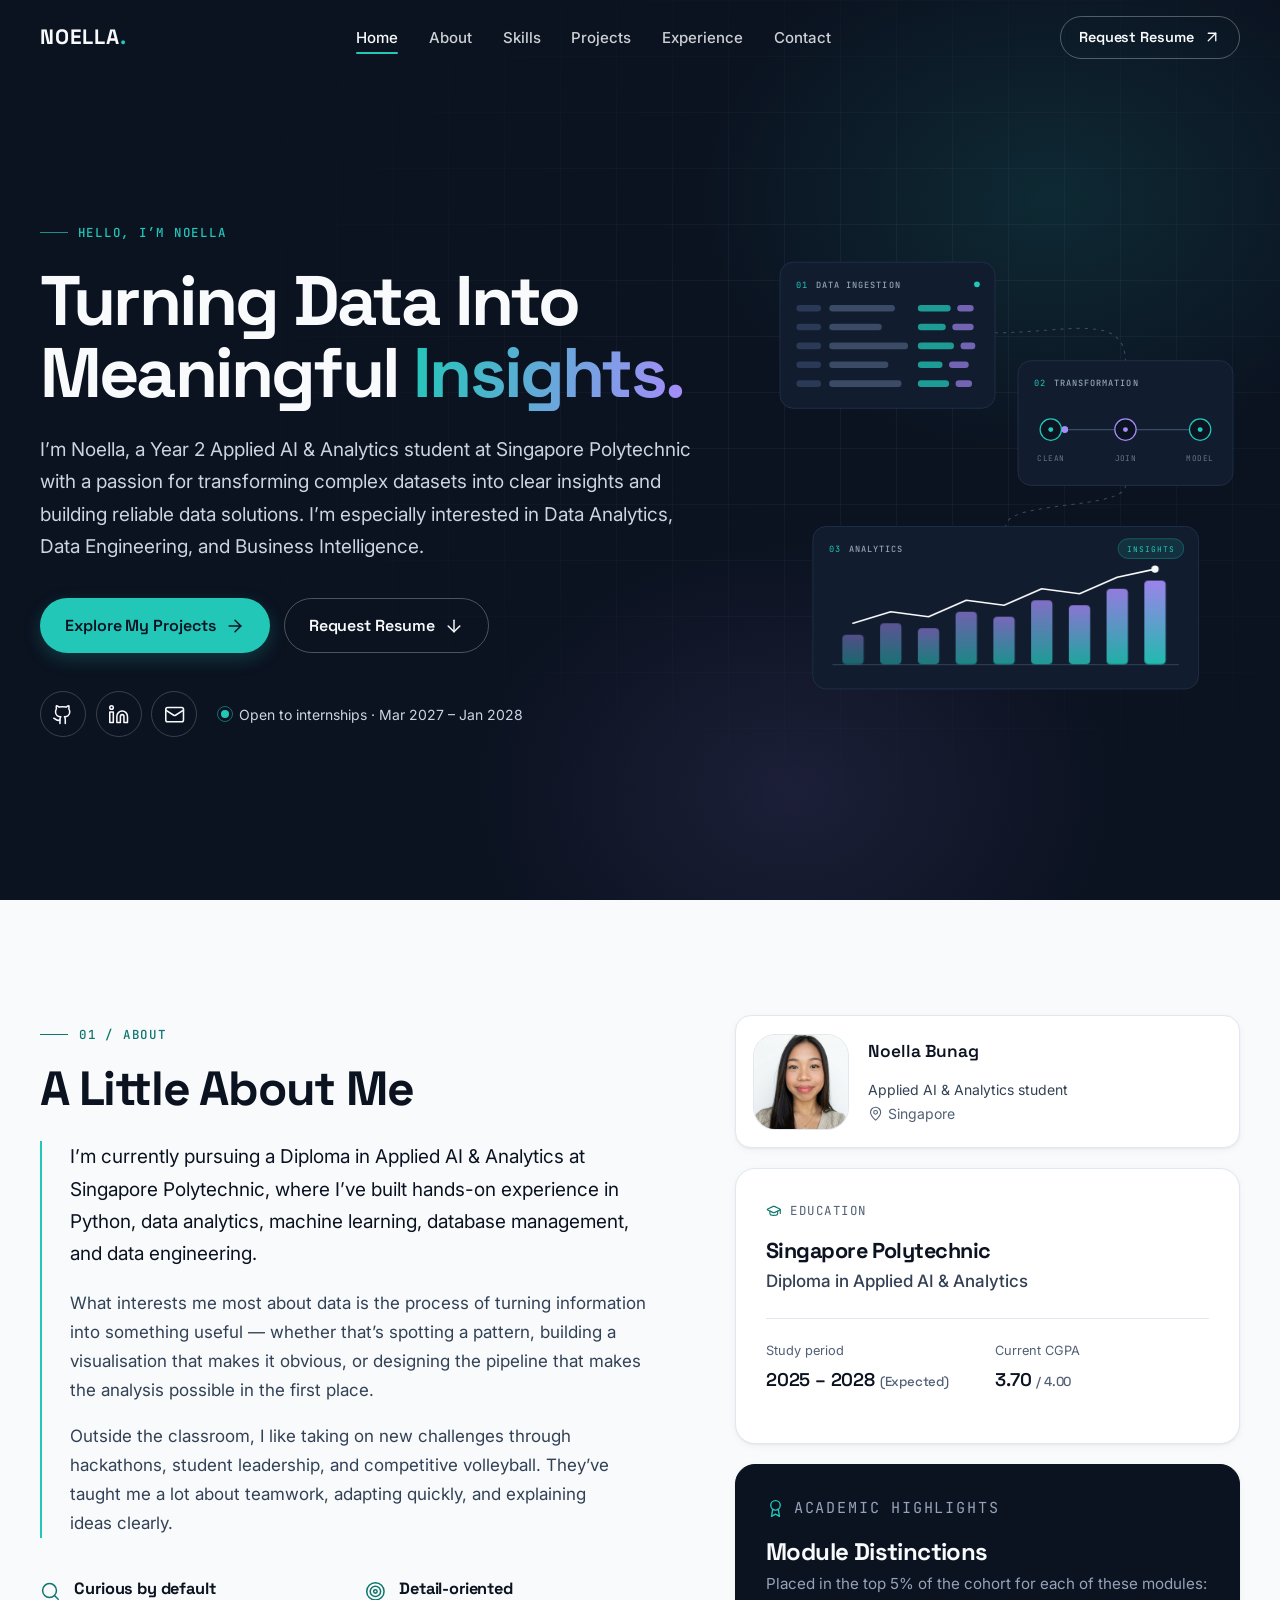
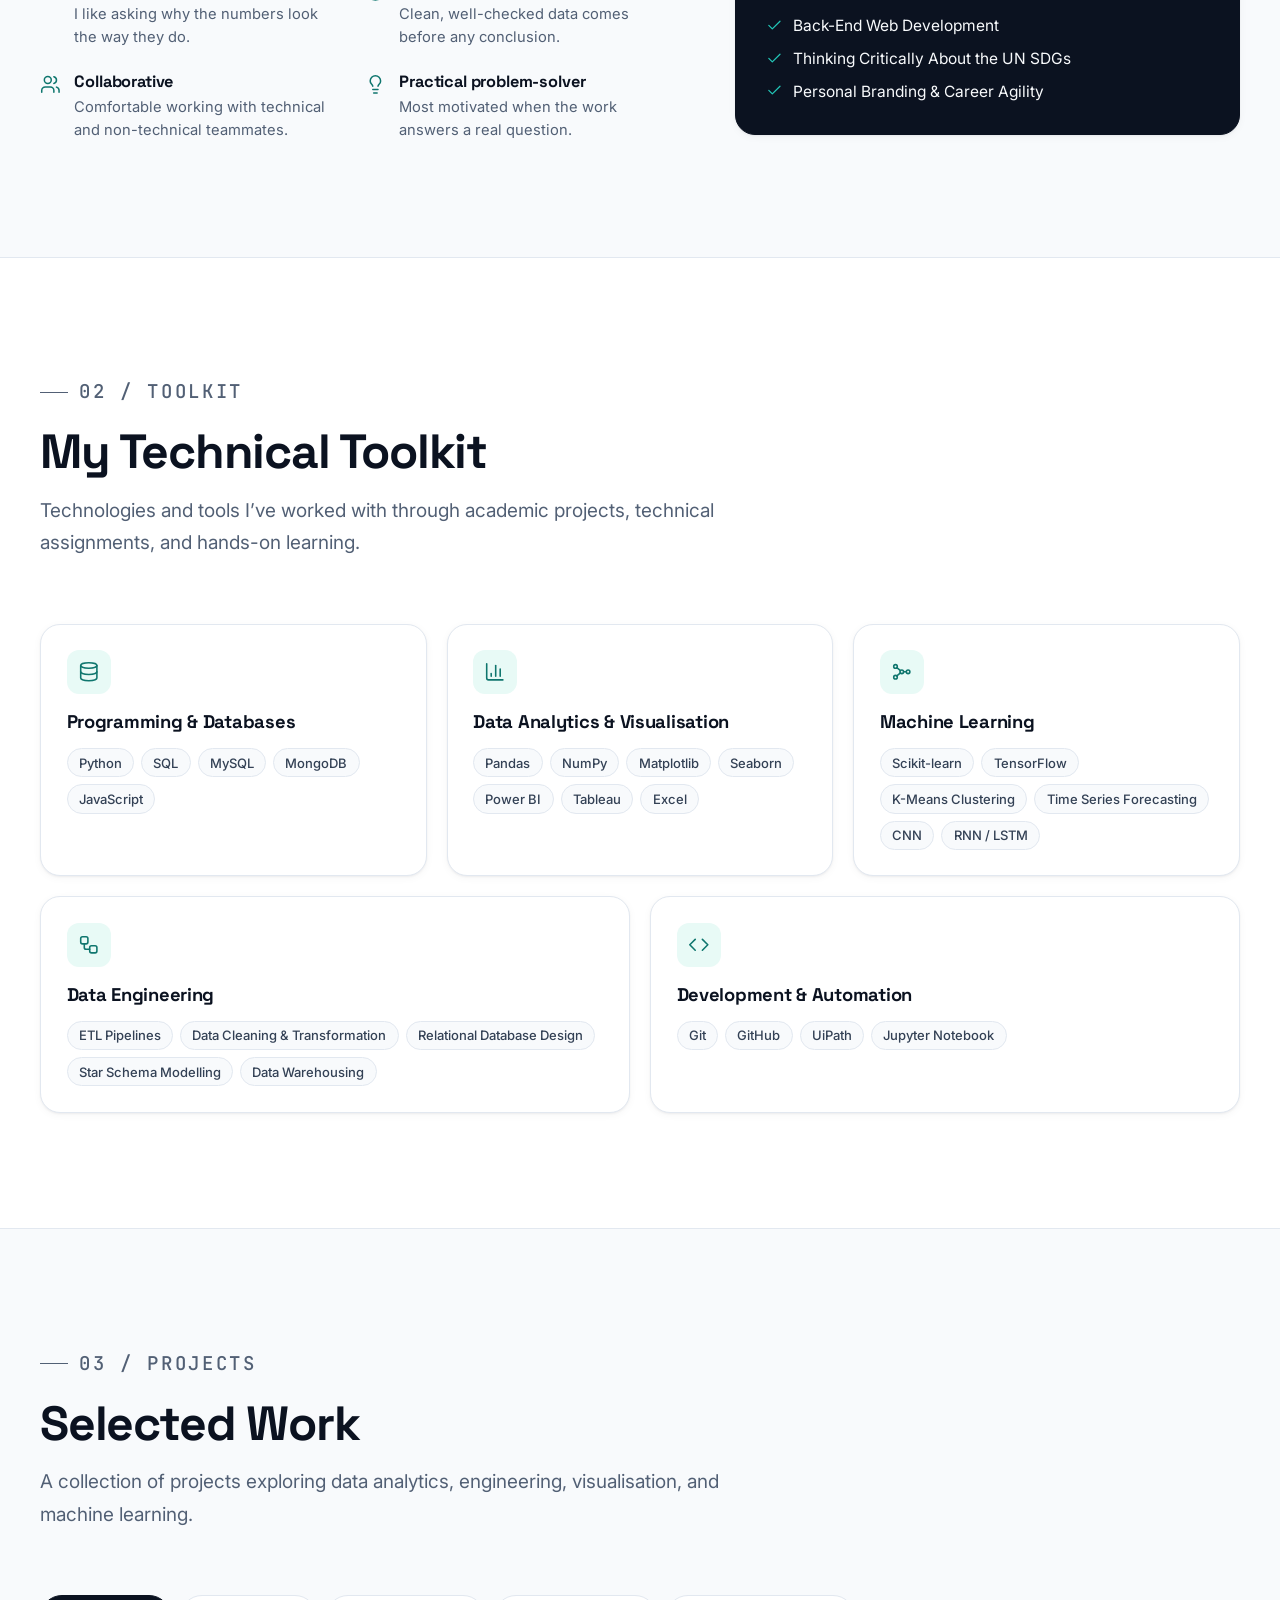
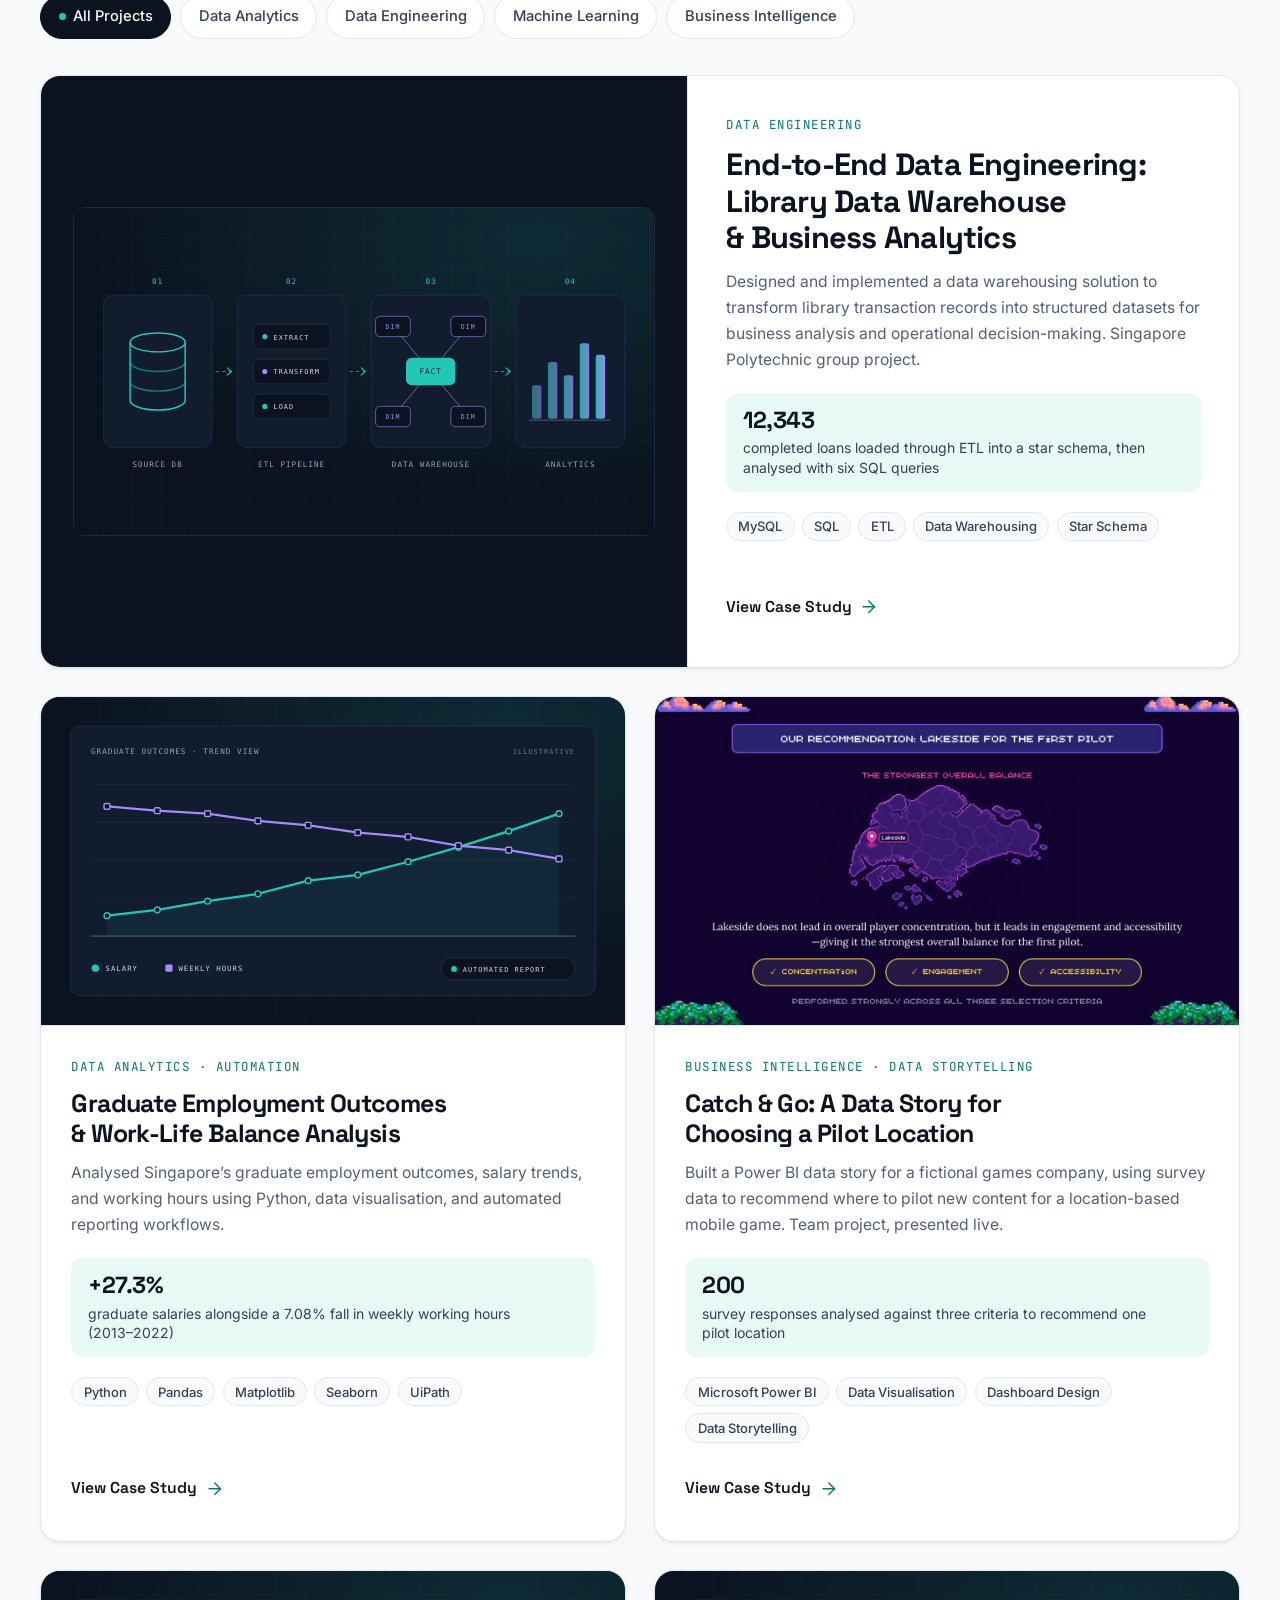
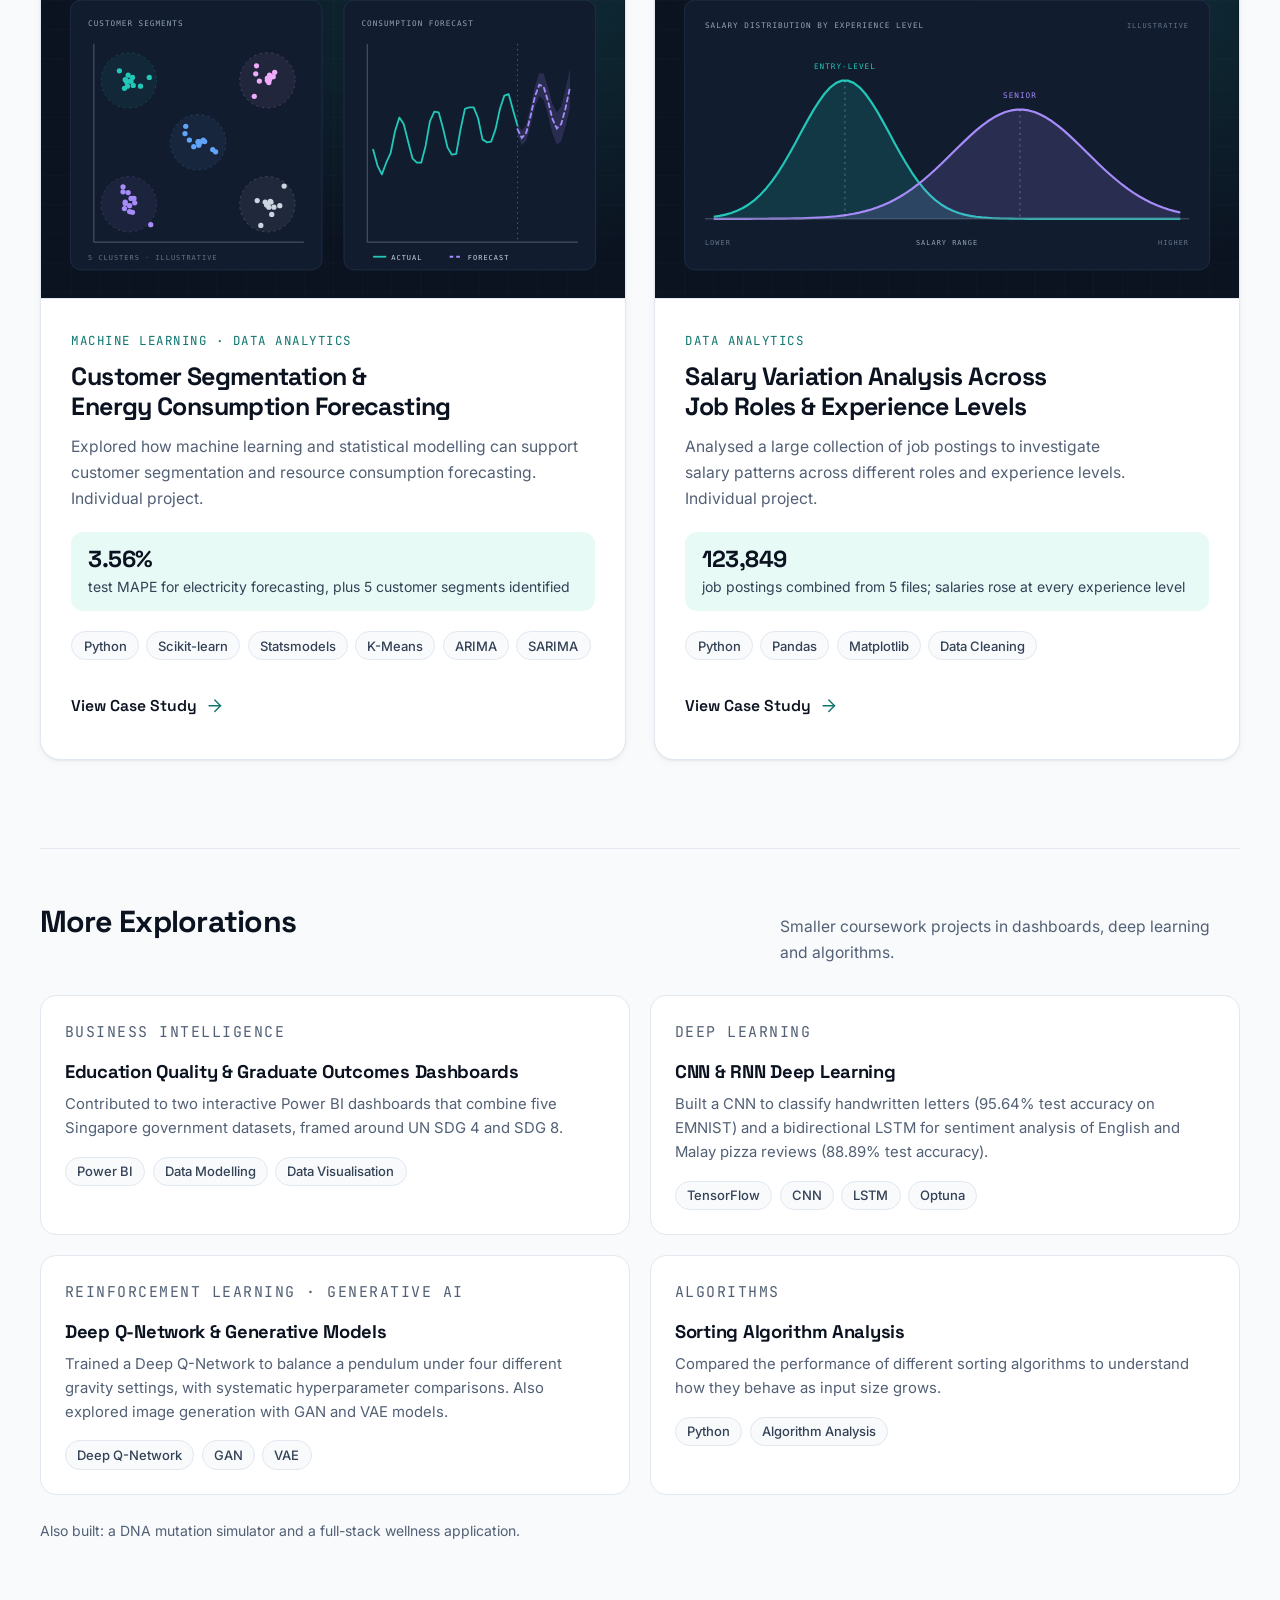
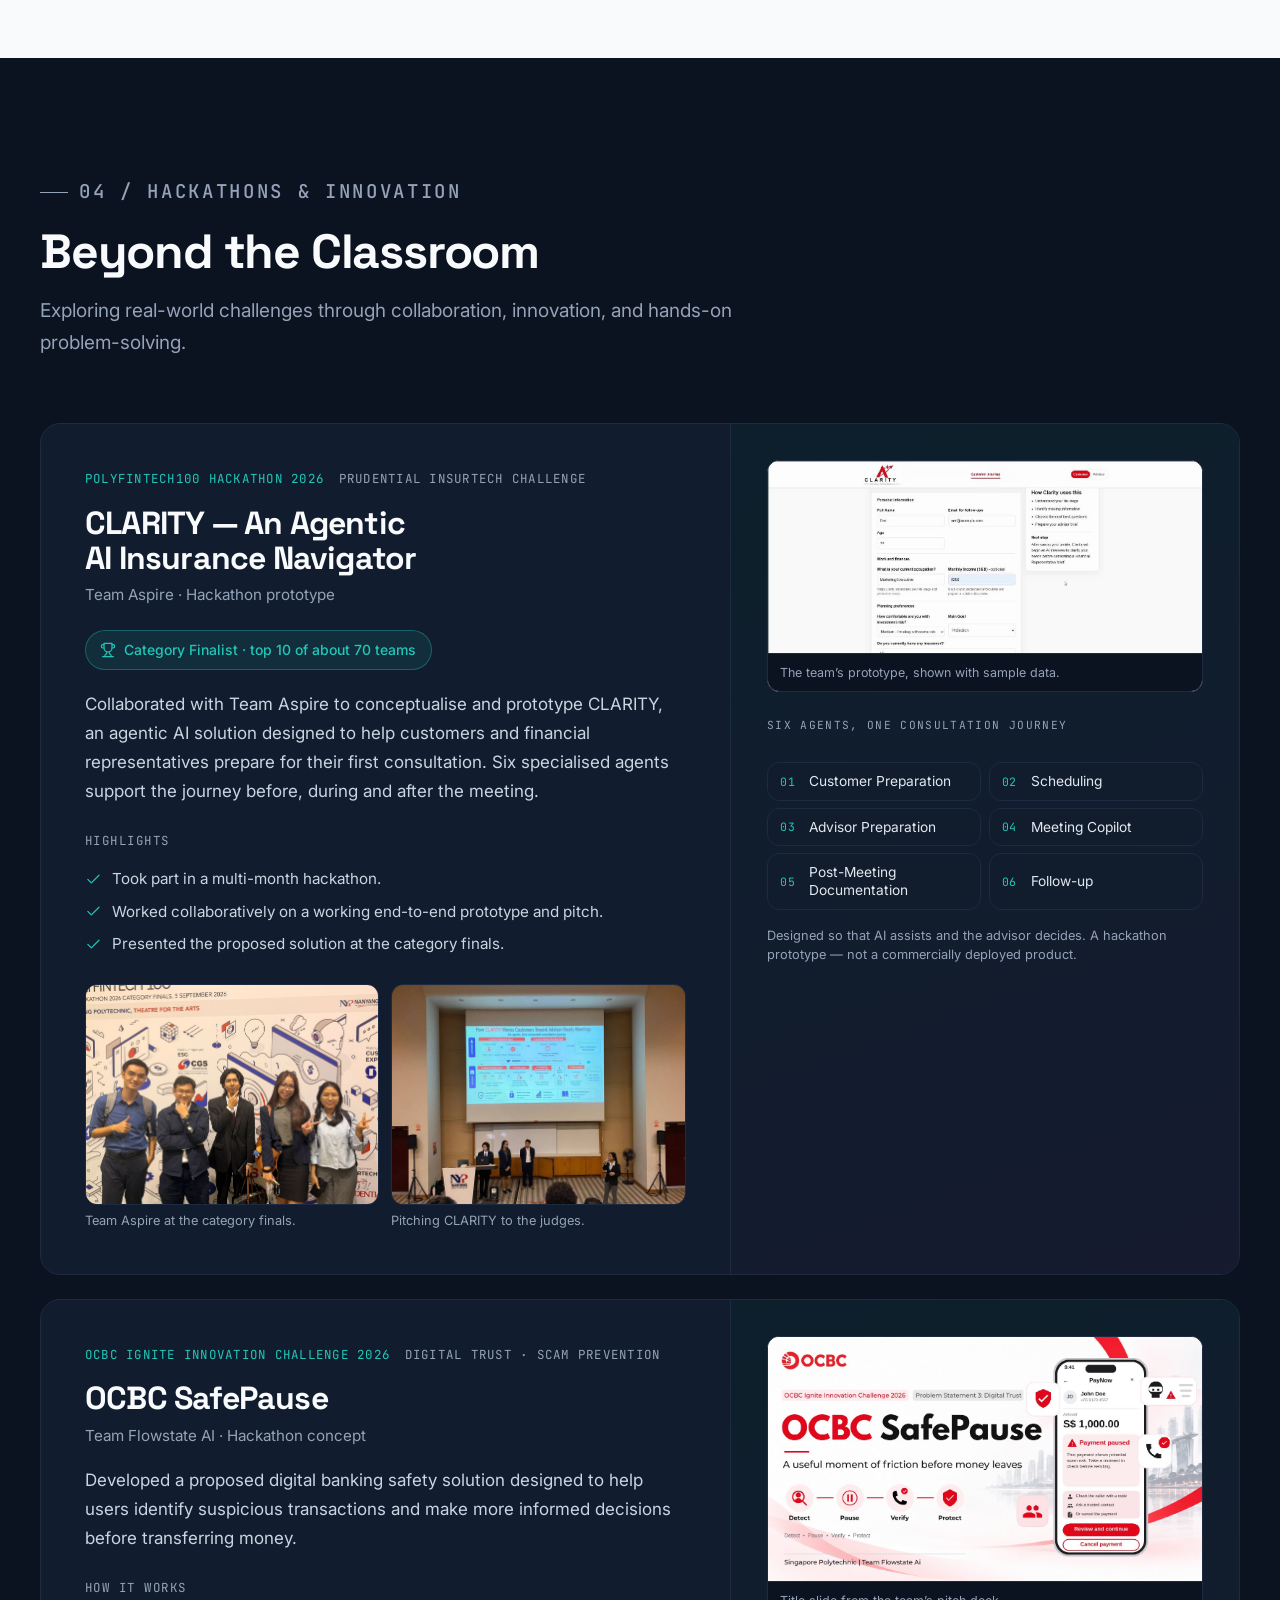
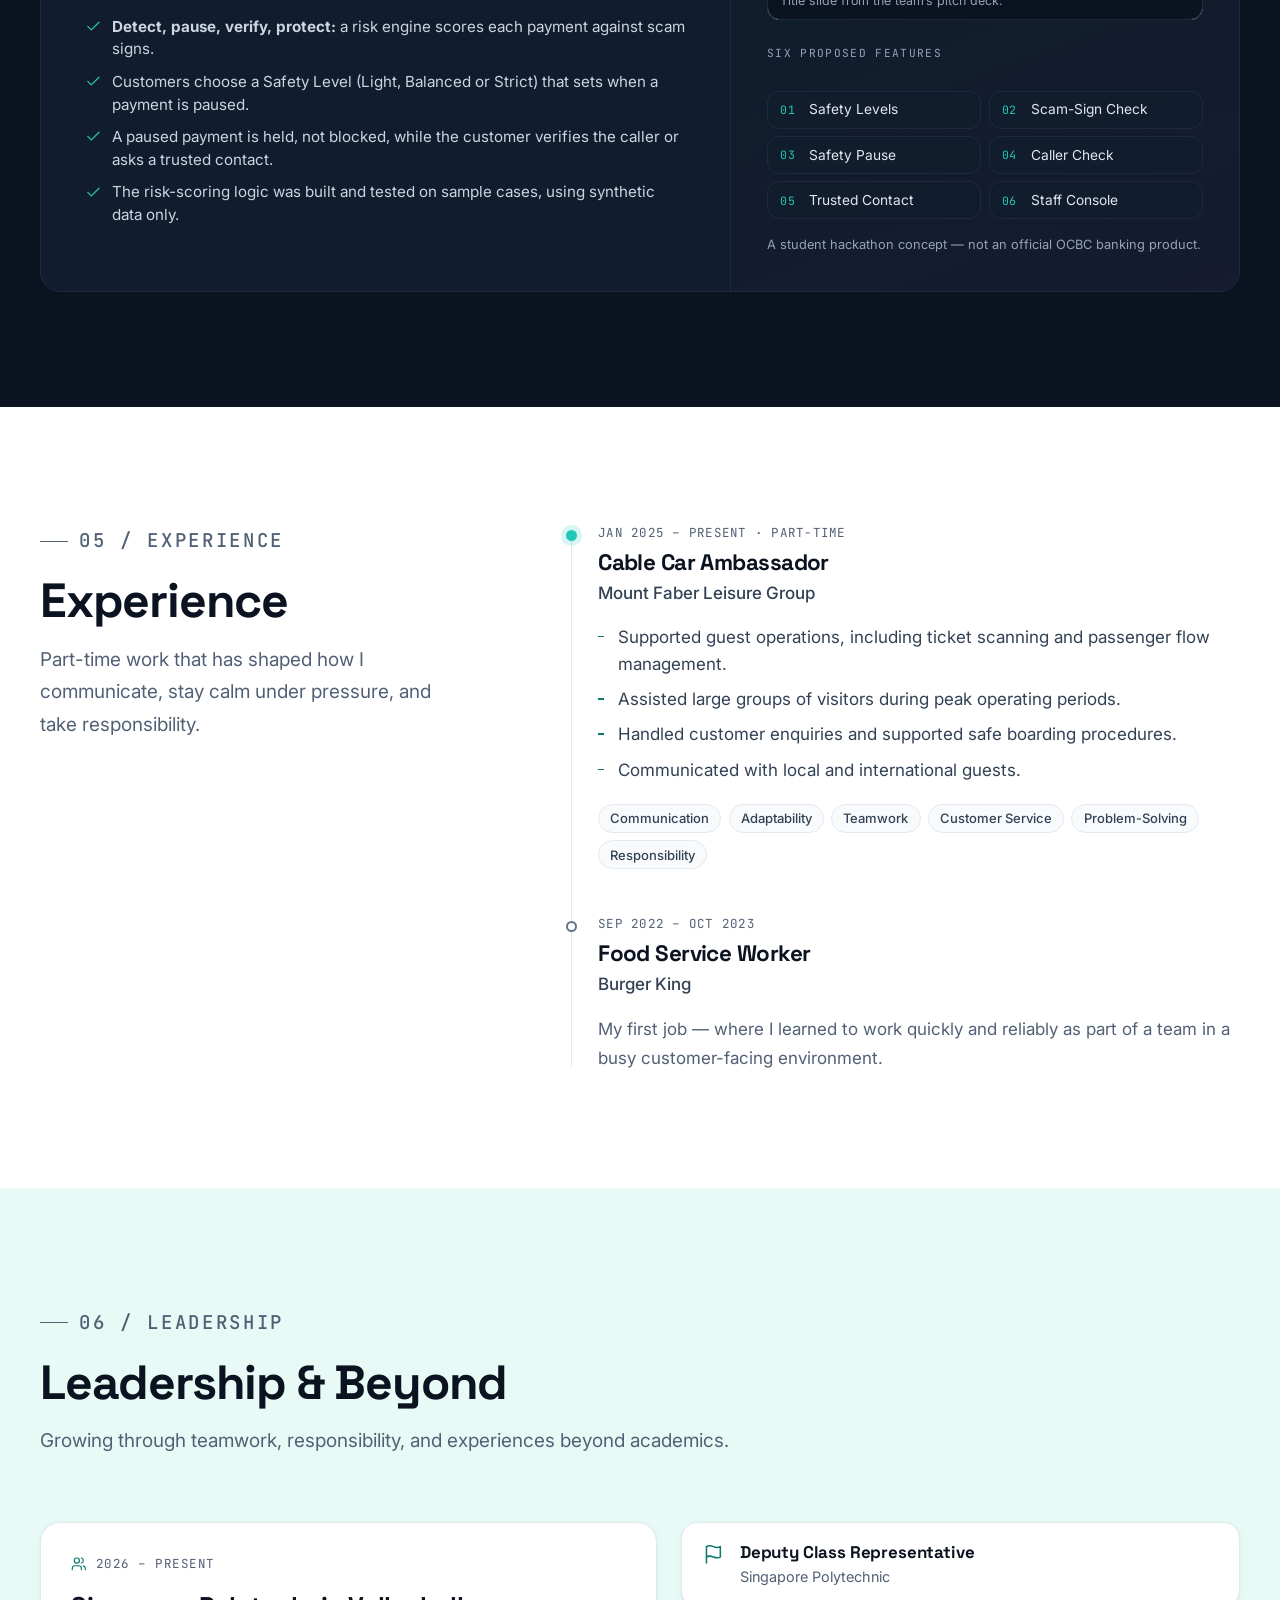
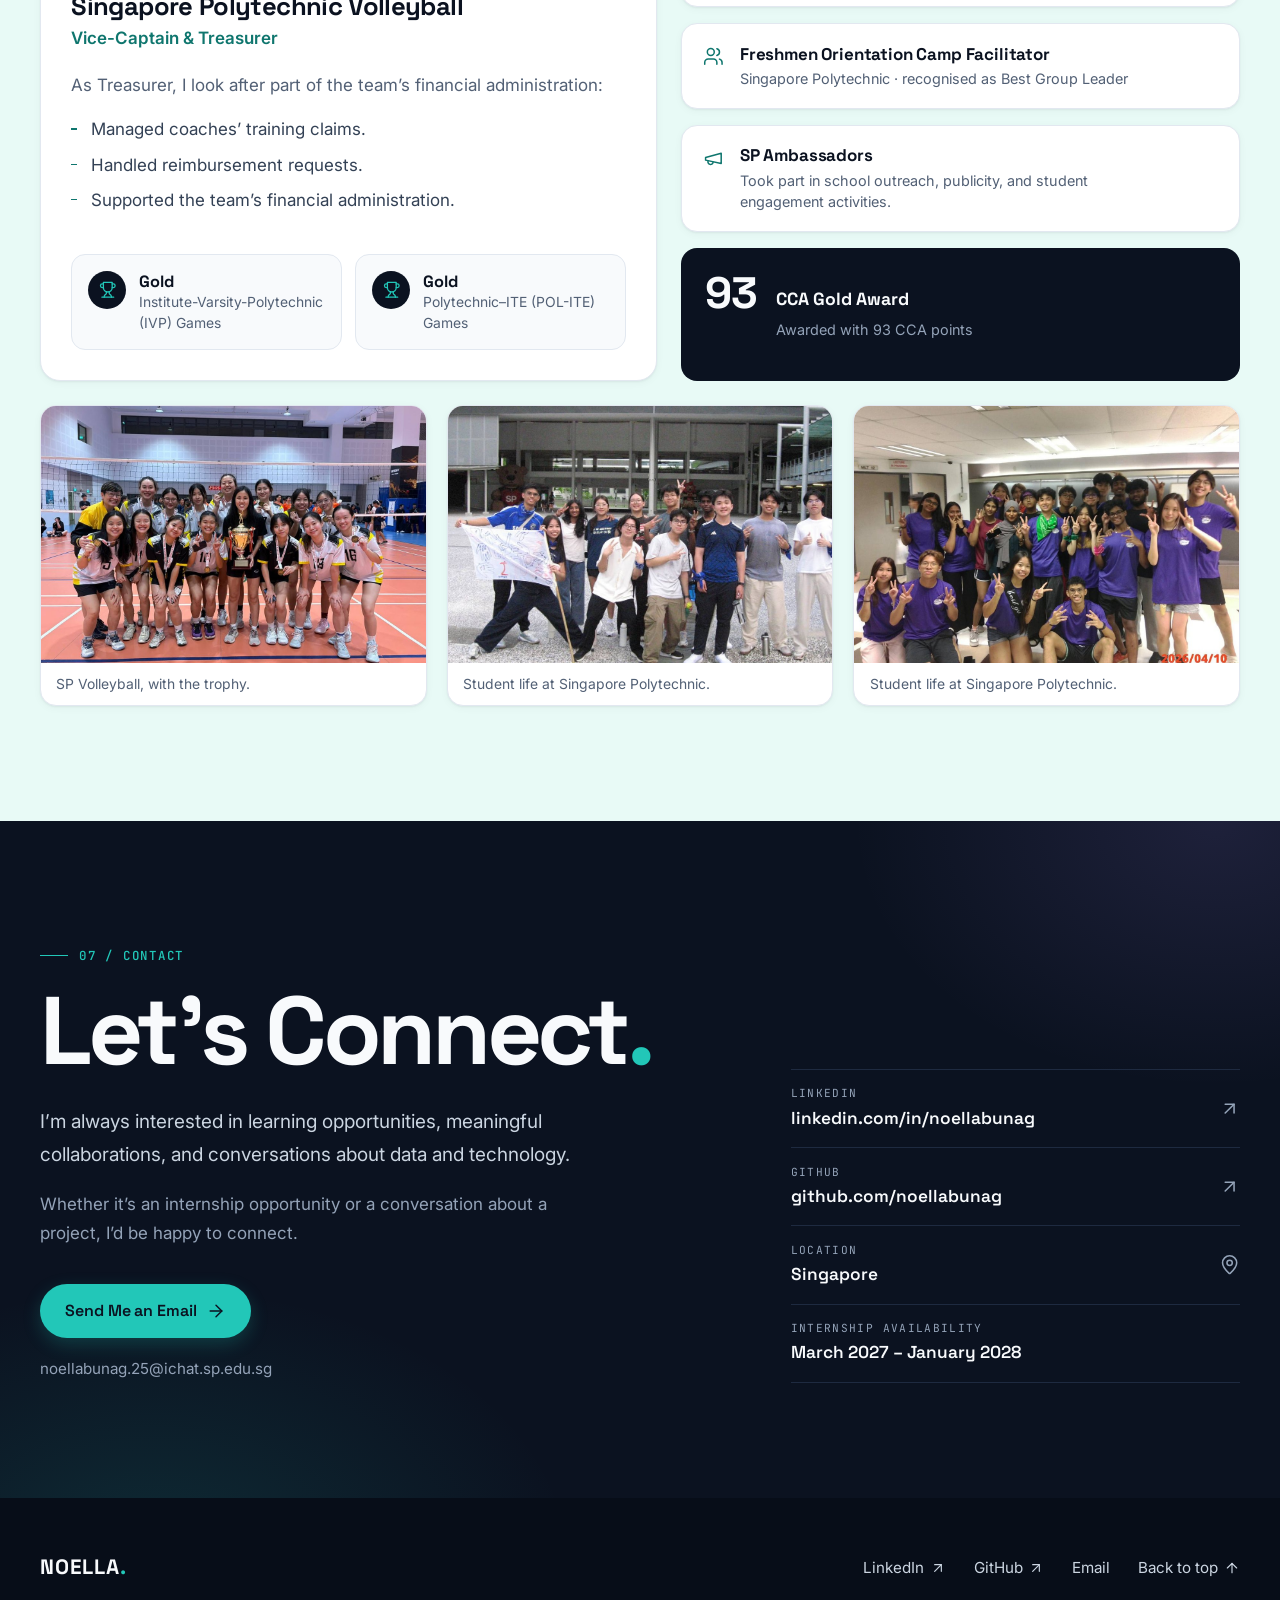
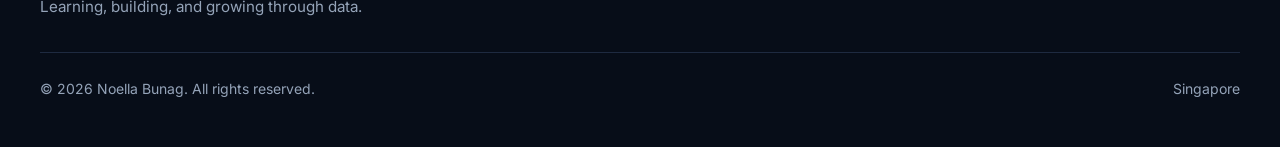
==== commit 1c6d3722: "Feature Catch & Go data story" ====
--- a/index.html
+++ b/index.html
@@ -619,29 +619,32 @@
               </div>
             </div>
           </article>
-          <!-- PROJECT 3: education-dashboard
+          <!-- PROJECT 3: catch-and-go
                To add a GitHub link later, un-comment the "card-link--secondary" line below and paste the real repository URL. -->
-          <article class="project-card" data-category="business-intelligence" data-reveal>
+          <article class="project-card" data-category="business-intelligence data-analytics" data-reveal>
             <div class="project-card__thumb">
-              <img src="assets/images/thumbs/education-dashboard.svg" width="800" height="450"
-                alt="Abstract wireframe of a dashboard layout with tiles, a bar chart and a donut chart" loading="lazy">
+              <img src="assets/images/thumbs/catch-and-go.jpg" width="800" height="450"
+                alt="Slide from the data story showing a map of Singapore with Lakeside marked as the recommended pilot location"
+                loading="lazy">
             </div>
             <div class="project-card__body">
-              <p class="project-card__cat">BUSINESS INTELLIGENCE · DATA VISUALISATION</p>
-              <h3>Education Quality &amp; Graduate Outcomes Dashboard</h3>
-              <p class="project-card__desc">Developed interactive Power BI dashboards to explore education quality,
-                graduate employment outcomes, and salary patterns in Singapore.</p>
-              <p class="project-card__result"><strong>2 dashboards</strong><span>bringing together 5 Singapore
-                  government datasets</span></p>
+              <p class="project-card__cat">BUSINESS INTELLIGENCE · DATA STORYTELLING</p>
+              <h3>Catch &amp; Go: A Data Story for Choosing a Pilot Location</h3>
+              <p class="project-card__desc">Built a Power BI data story for a fictional games company, using survey data
+                to recommend where to pilot new content for a location-based mobile game. Team project, presented live.
+              </p>
+              <p class="project-card__result"><strong>200</strong><span>survey responses analysed against three criteria
+                  to recommend one pilot location</span></p>
               <ul class="tag-list">
                 <li class="tag">Microsoft Power BI</li>
-                <li class="tag">Data Modelling</li>
                 <li class="tag">Data Visualisation</li>
+                <li class="tag">Dashboard Design</li>
+                <li class="tag">Data Storytelling</li>
               </ul>
               <div class="project-card__footer">
-                <a class="card-link" href="projects/education-dashboard.html"
-                  aria-label="View case study: Education Quality and Graduate Outcomes Dashboard">View Case Study<svg
-                    class="icon" viewBox="0 0 24 24" aria-hidden="true" focusable="false">
+                <a class="card-link" href="projects/catch-and-go.html"
+                  aria-label="View case study: Catch and Go: A Data Story for Choosing a Pilot Location">View Case
+                  Study<svg class="icon" viewBox="0 0 24 24" aria-hidden="true" focusable="false">
                     <path d="M5 12h14" />
                     <path d="m12 5 7 7-7 7" />
                   </svg></a>
@@ -722,19 +725,18 @@
         <div class="more">
           <div class="more__head" data-reveal>
             <h3>More Explorations</h3>
-            <p>Smaller coursework projects in data storytelling, deep learning and algorithms.</p>
+            <p>Smaller coursework projects in dashboards, deep learning and algorithms.</p>
           </div>
           <div class="more__grid" data-reveal-group>
             <article class="mini-card" data-reveal>
-              <p class="mini-card__num">DATA STORYTELLING</p>
-              <h4>Catch &amp; Go: Choosing a Pilot Location</h4>
-              <p>A team data story for a fictional location-based game. We analysed survey data from 200 Singapore
-                residents to recommend a launch neighbourhood, weighing player concentration, engagement and
-                accessibility.</p>
+              <p class="mini-card__num">BUSINESS INTELLIGENCE</p>
+              <h4>Education Quality &amp; Graduate Outcomes Dashboards</h4>
+              <p>Contributed to two interactive Power BI dashboards that combine five Singapore government datasets,
+                framed around UN SDG 4 and SDG 8.</p>
               <ul class="tag-list">
-                <li class="tag">Survey Analysis</li>
+                <li class="tag">Power BI</li>
+                <li class="tag">Data Modelling</li>
                 <li class="tag">Data Visualisation</li>
-                <li class="tag">Storytelling</li>
               </ul>
             </article>
             <article class="mini-card" data-reveal>
